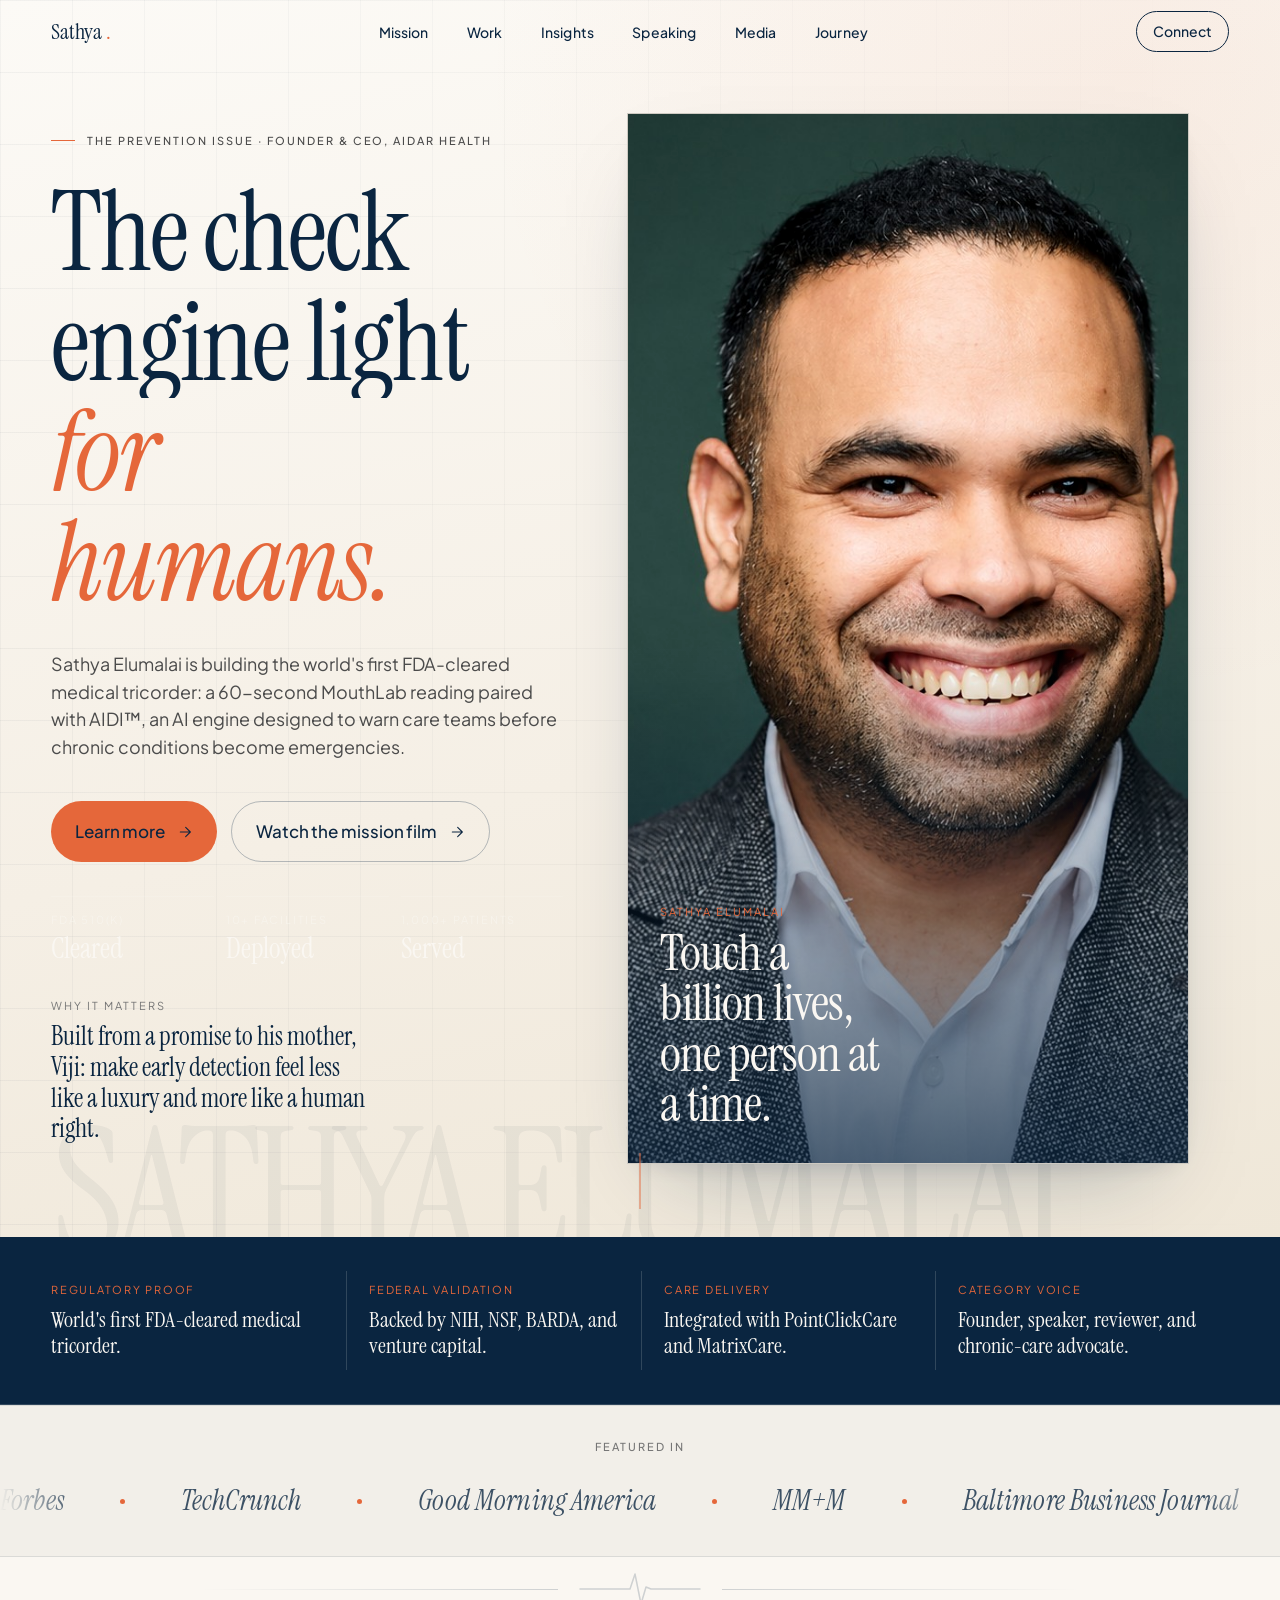
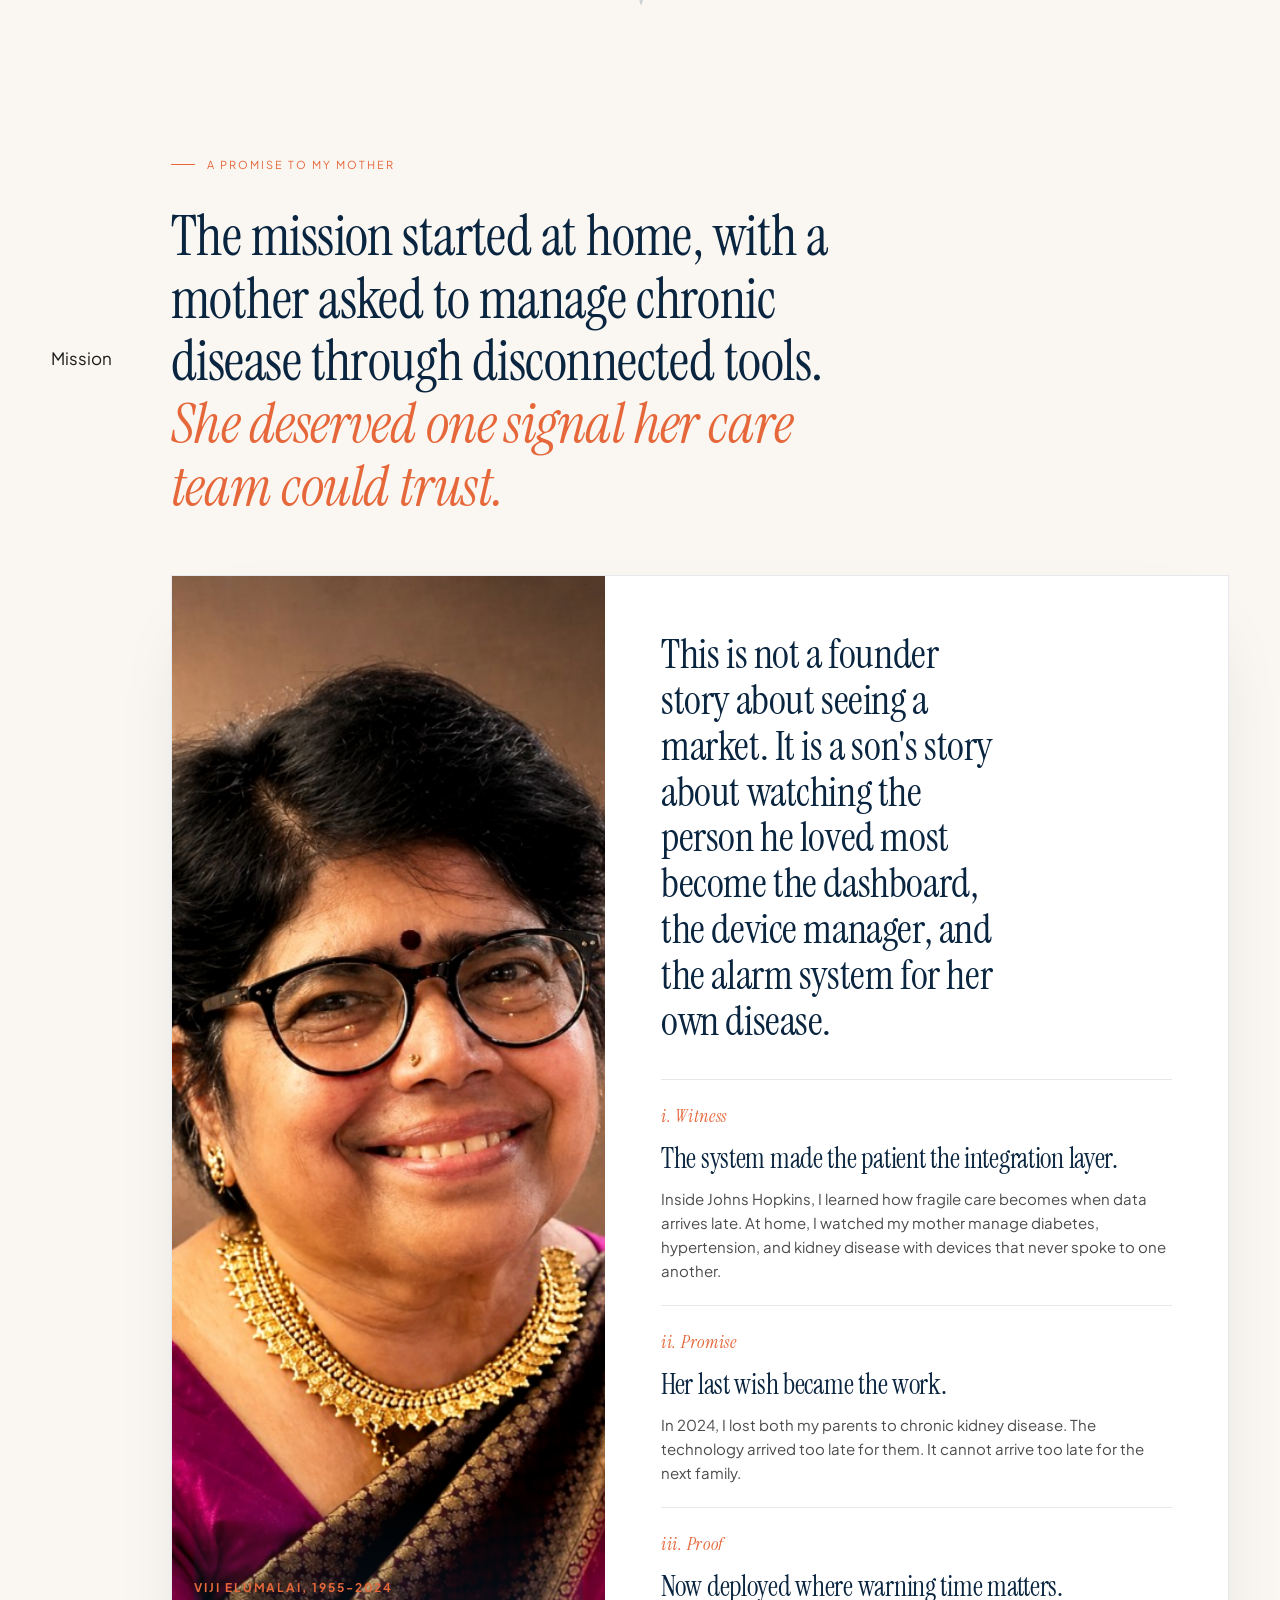
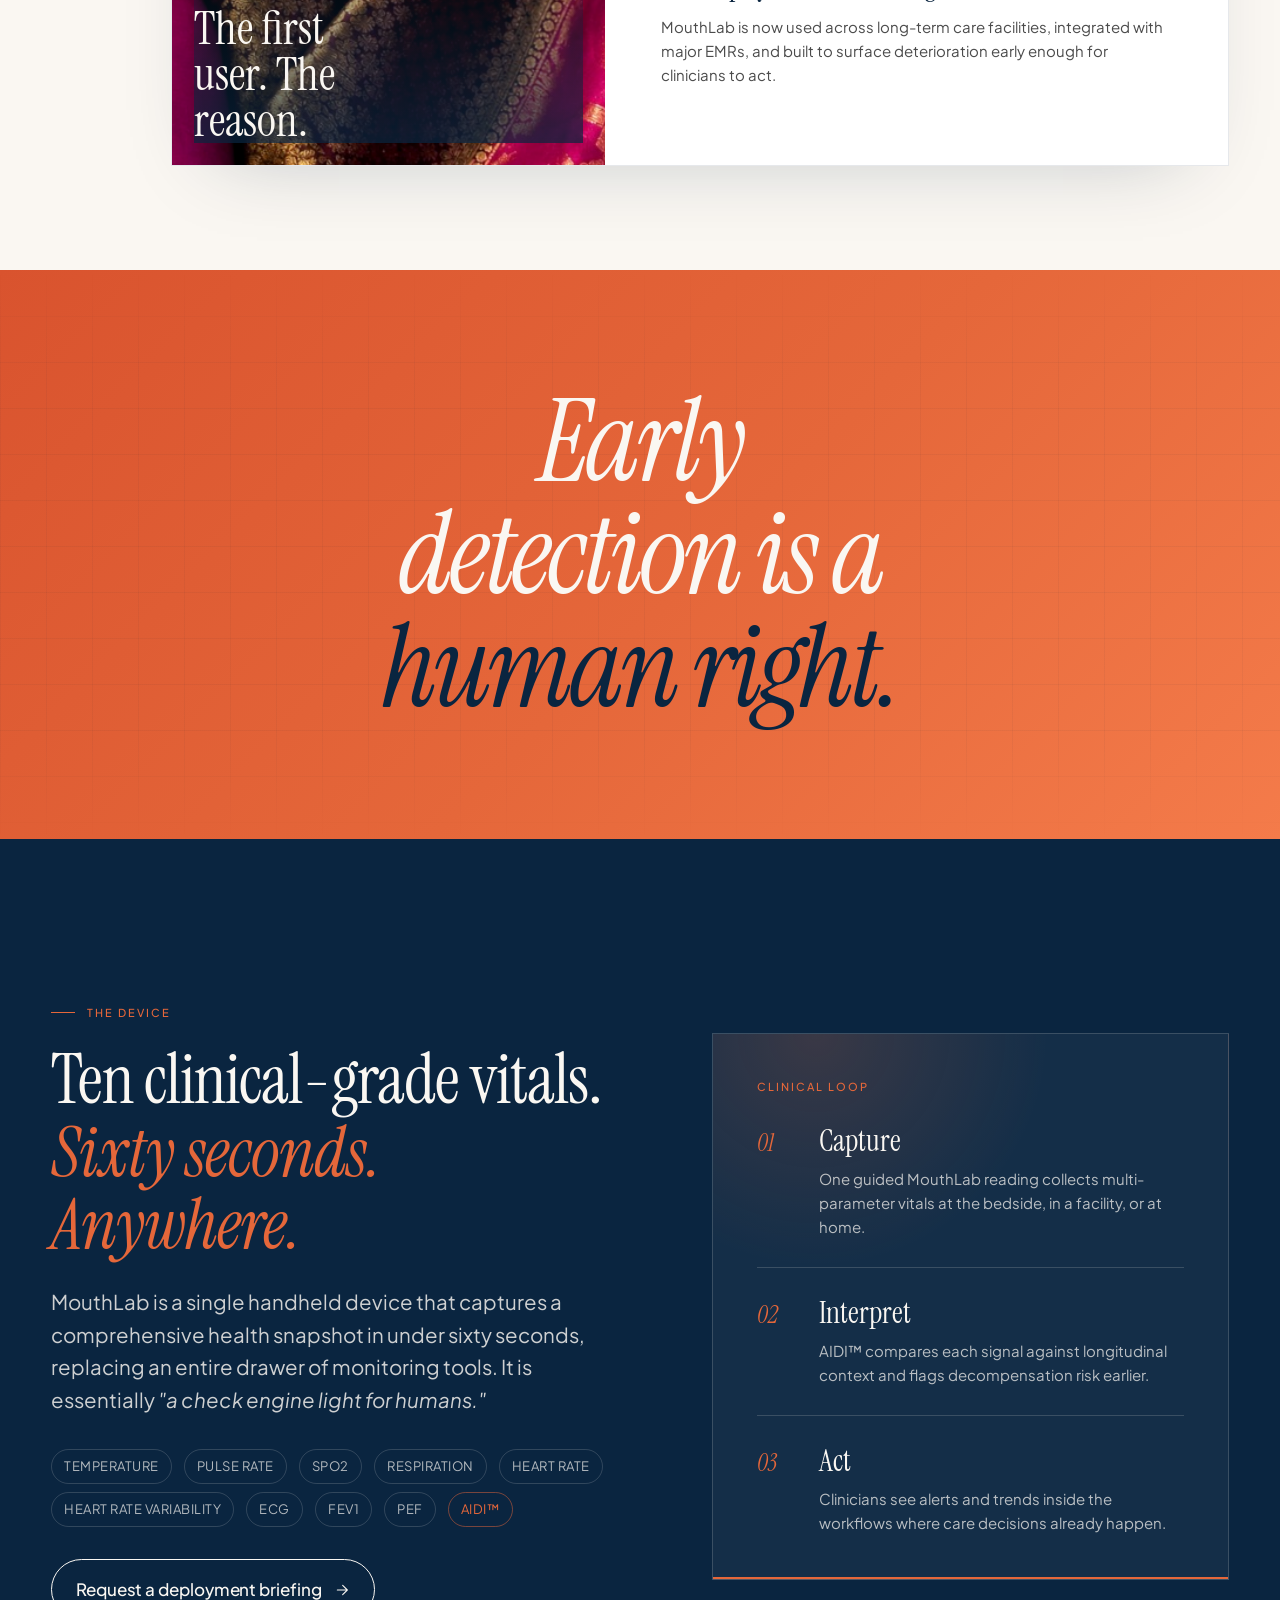
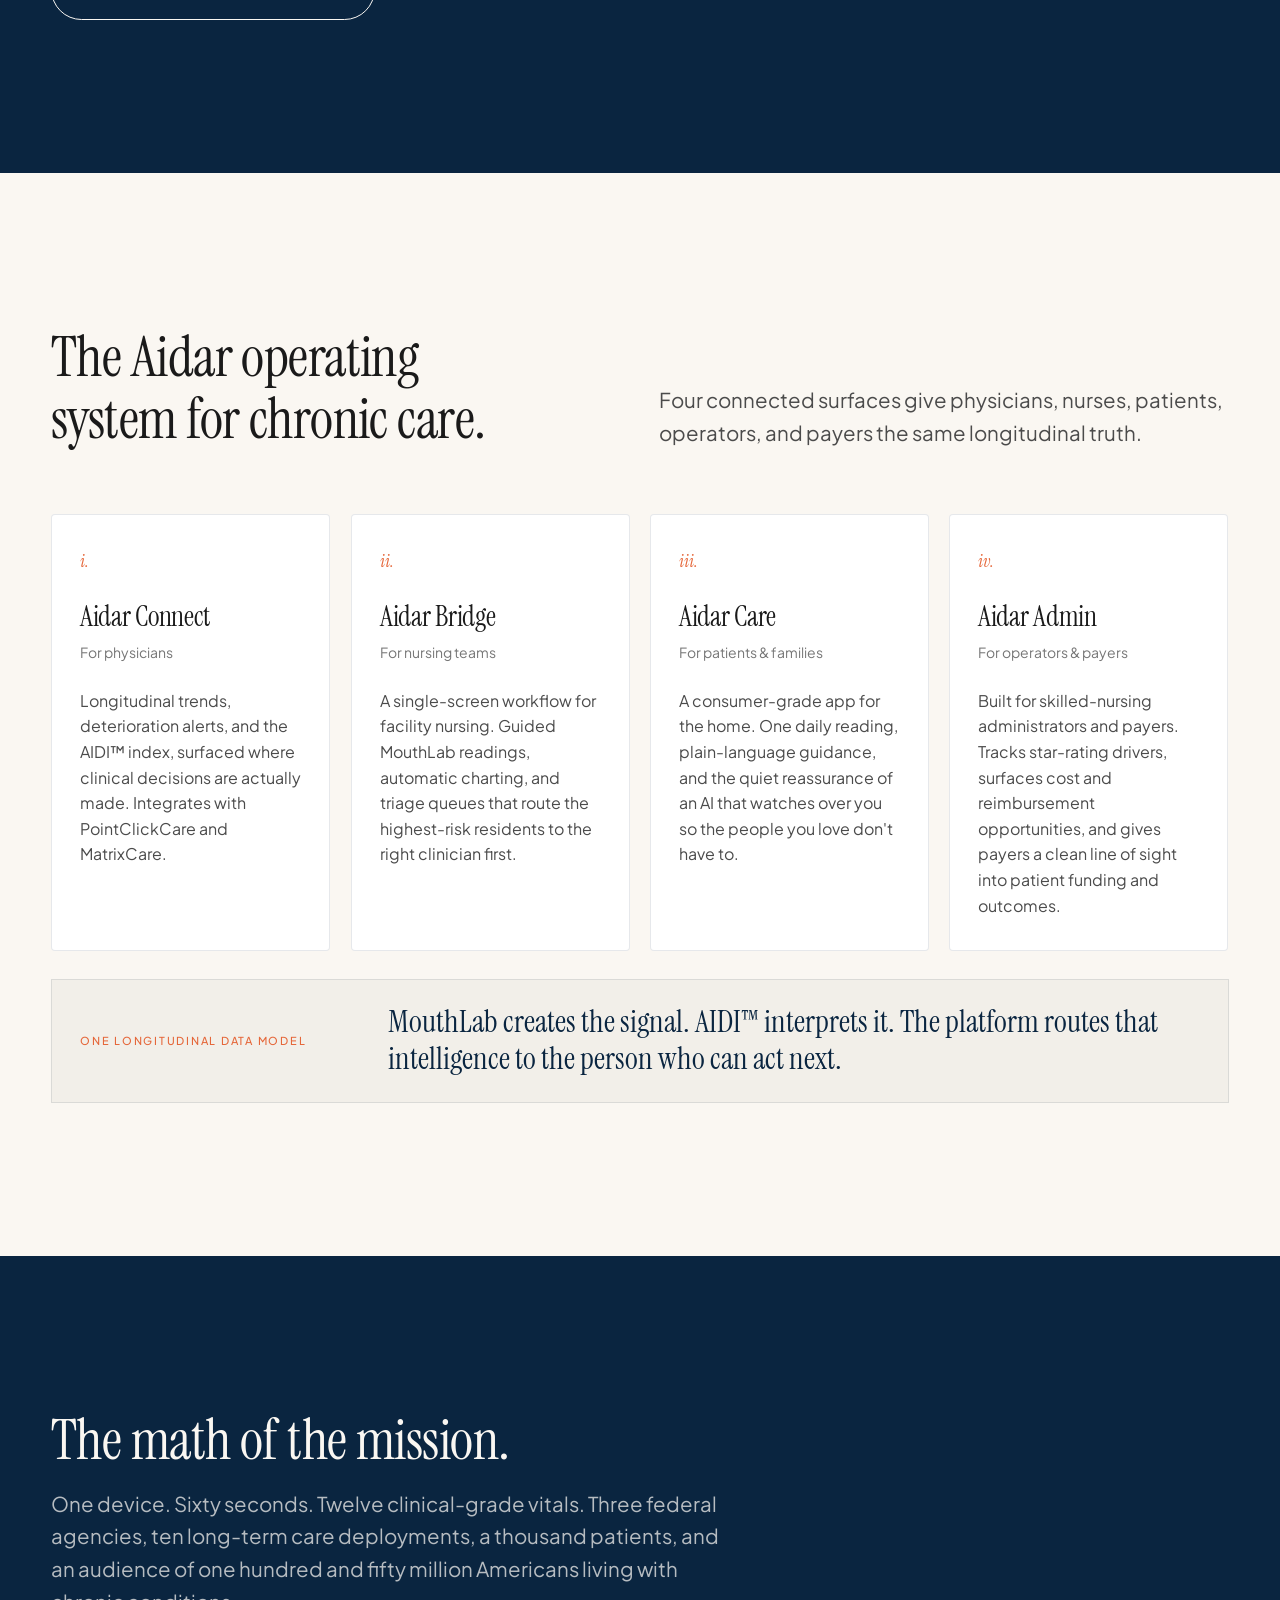
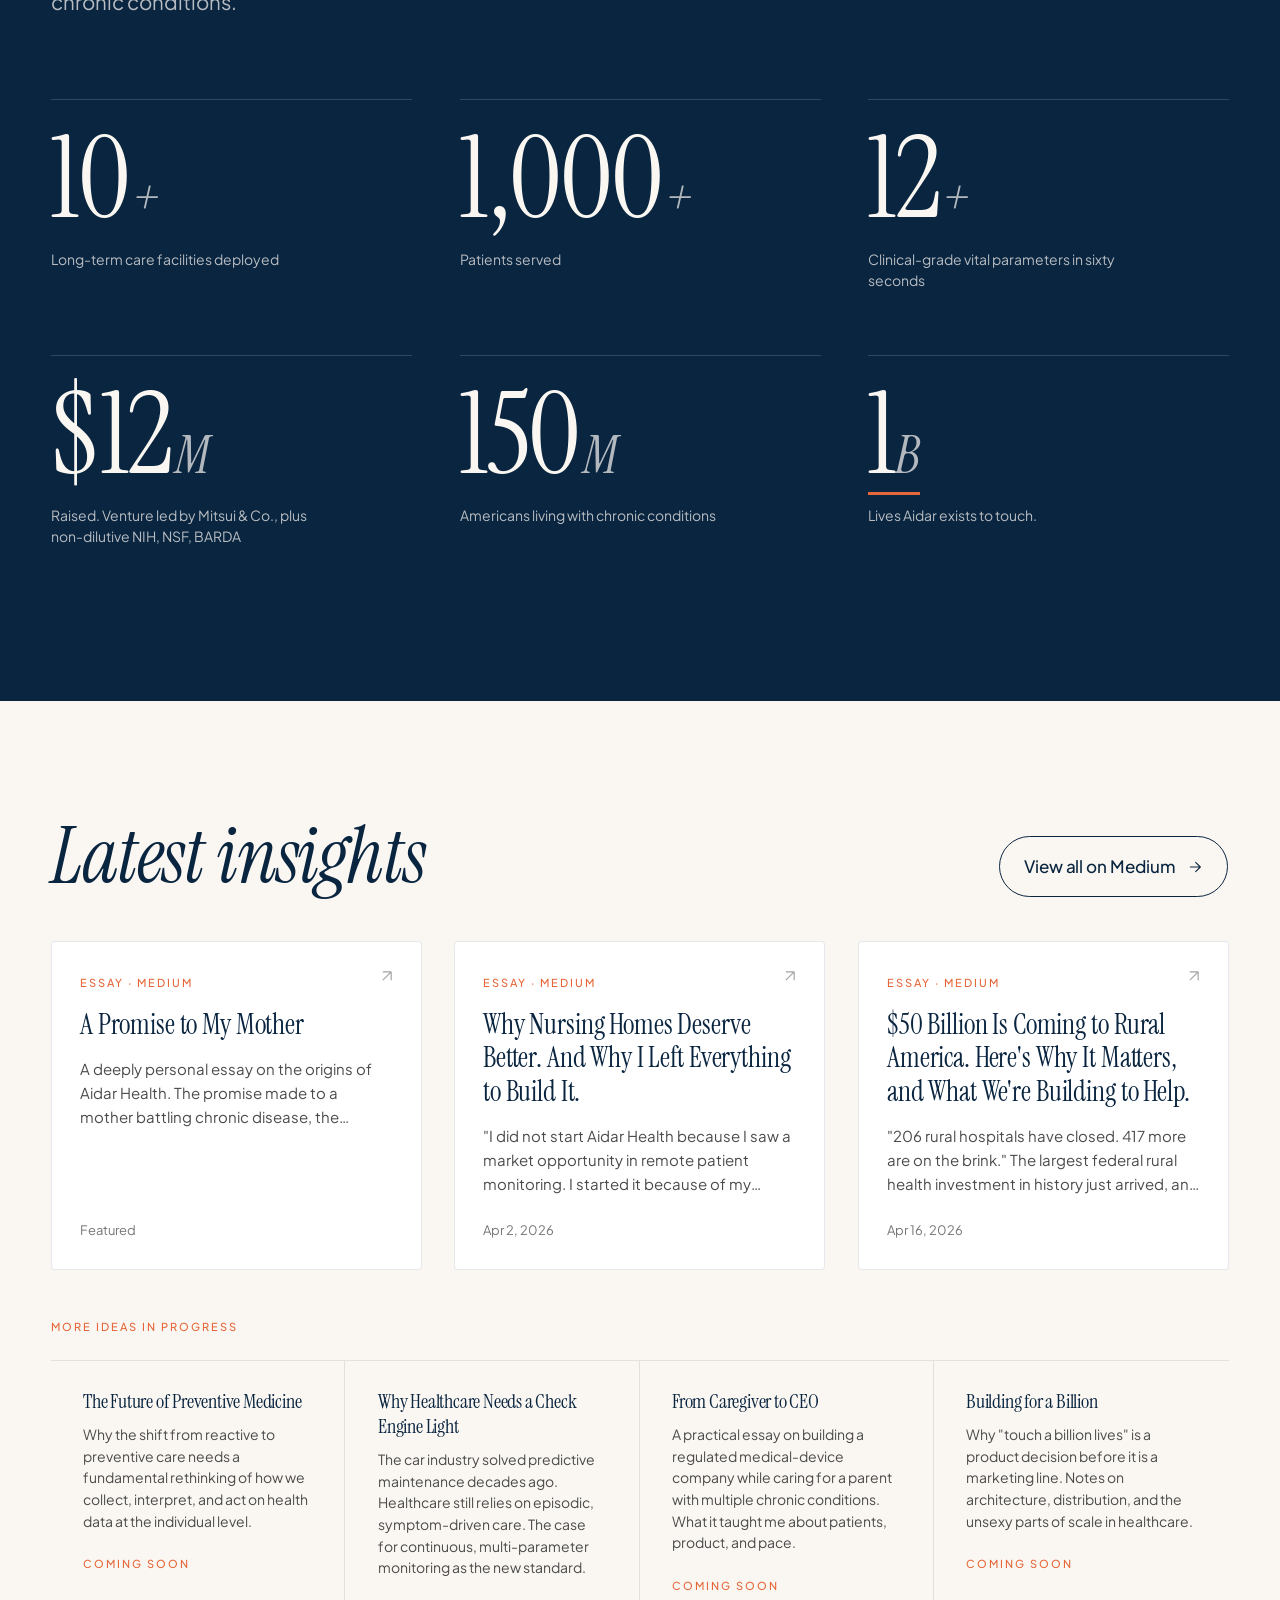
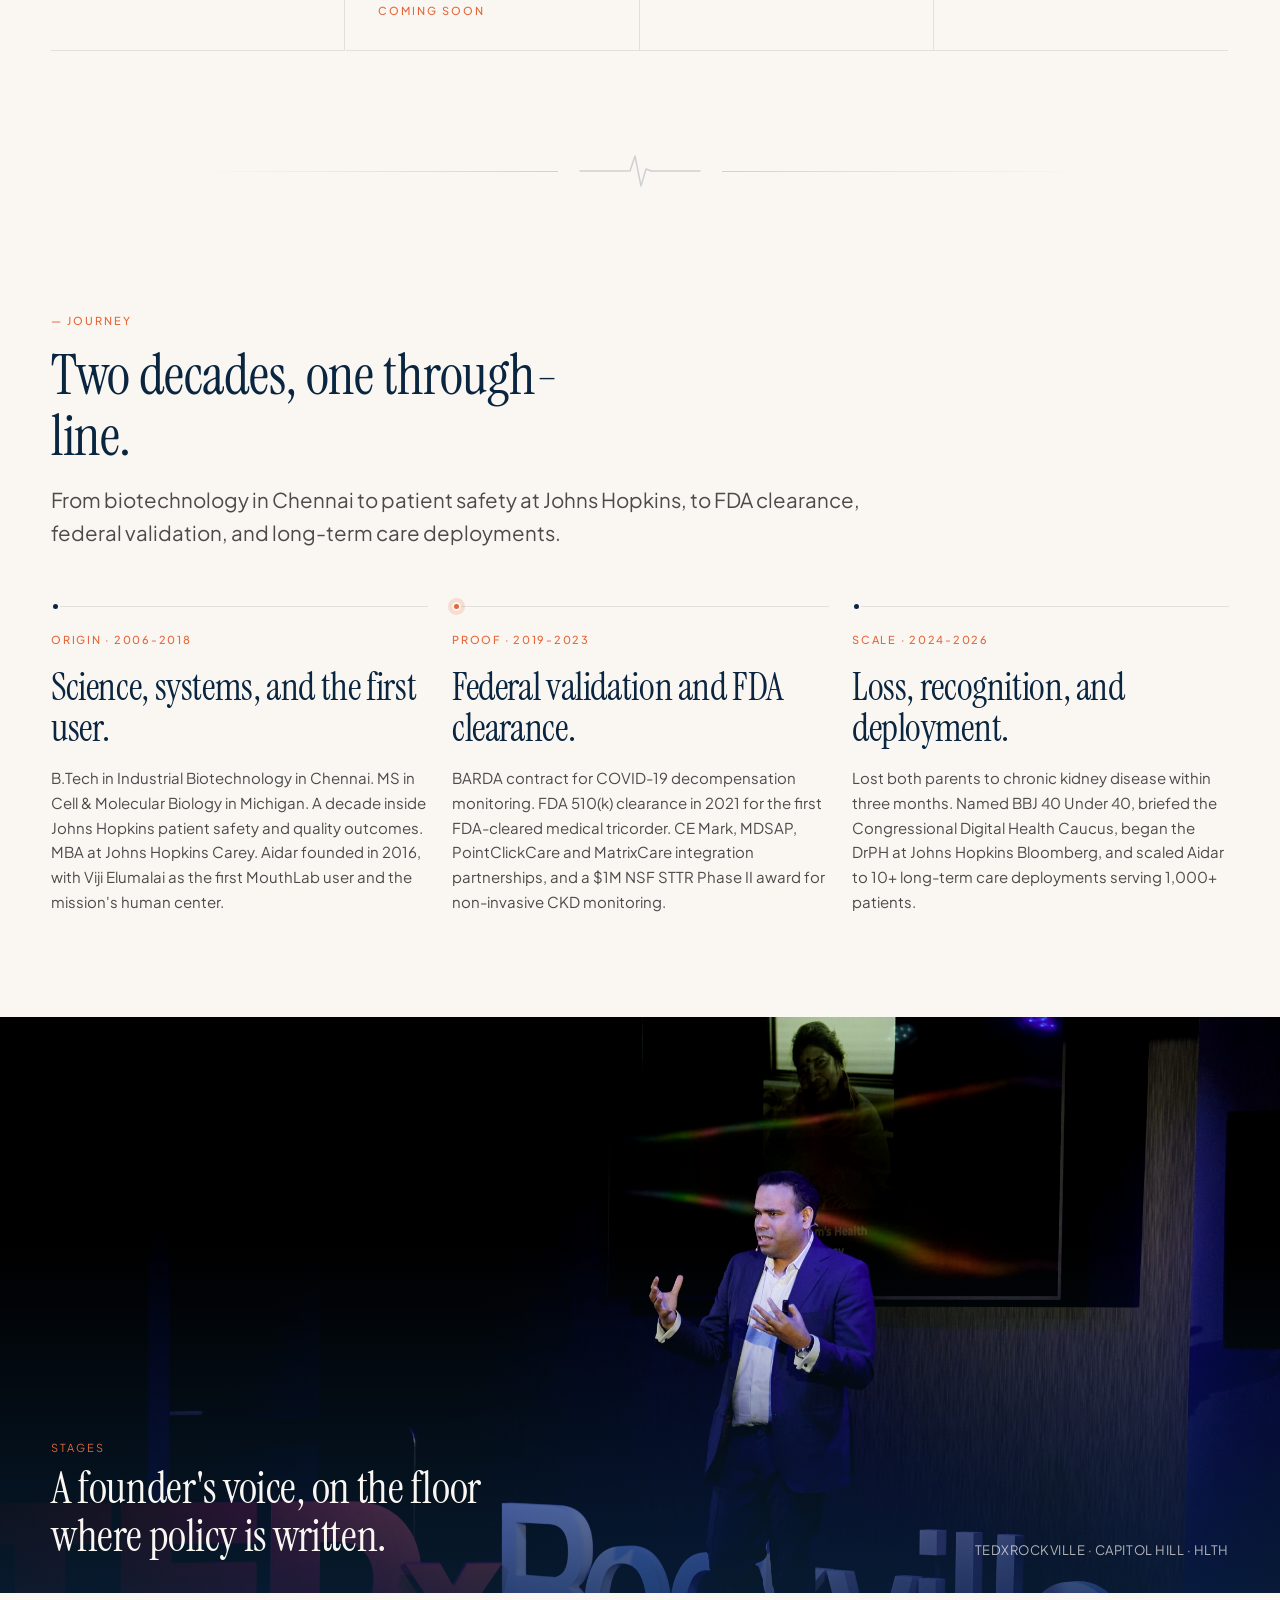
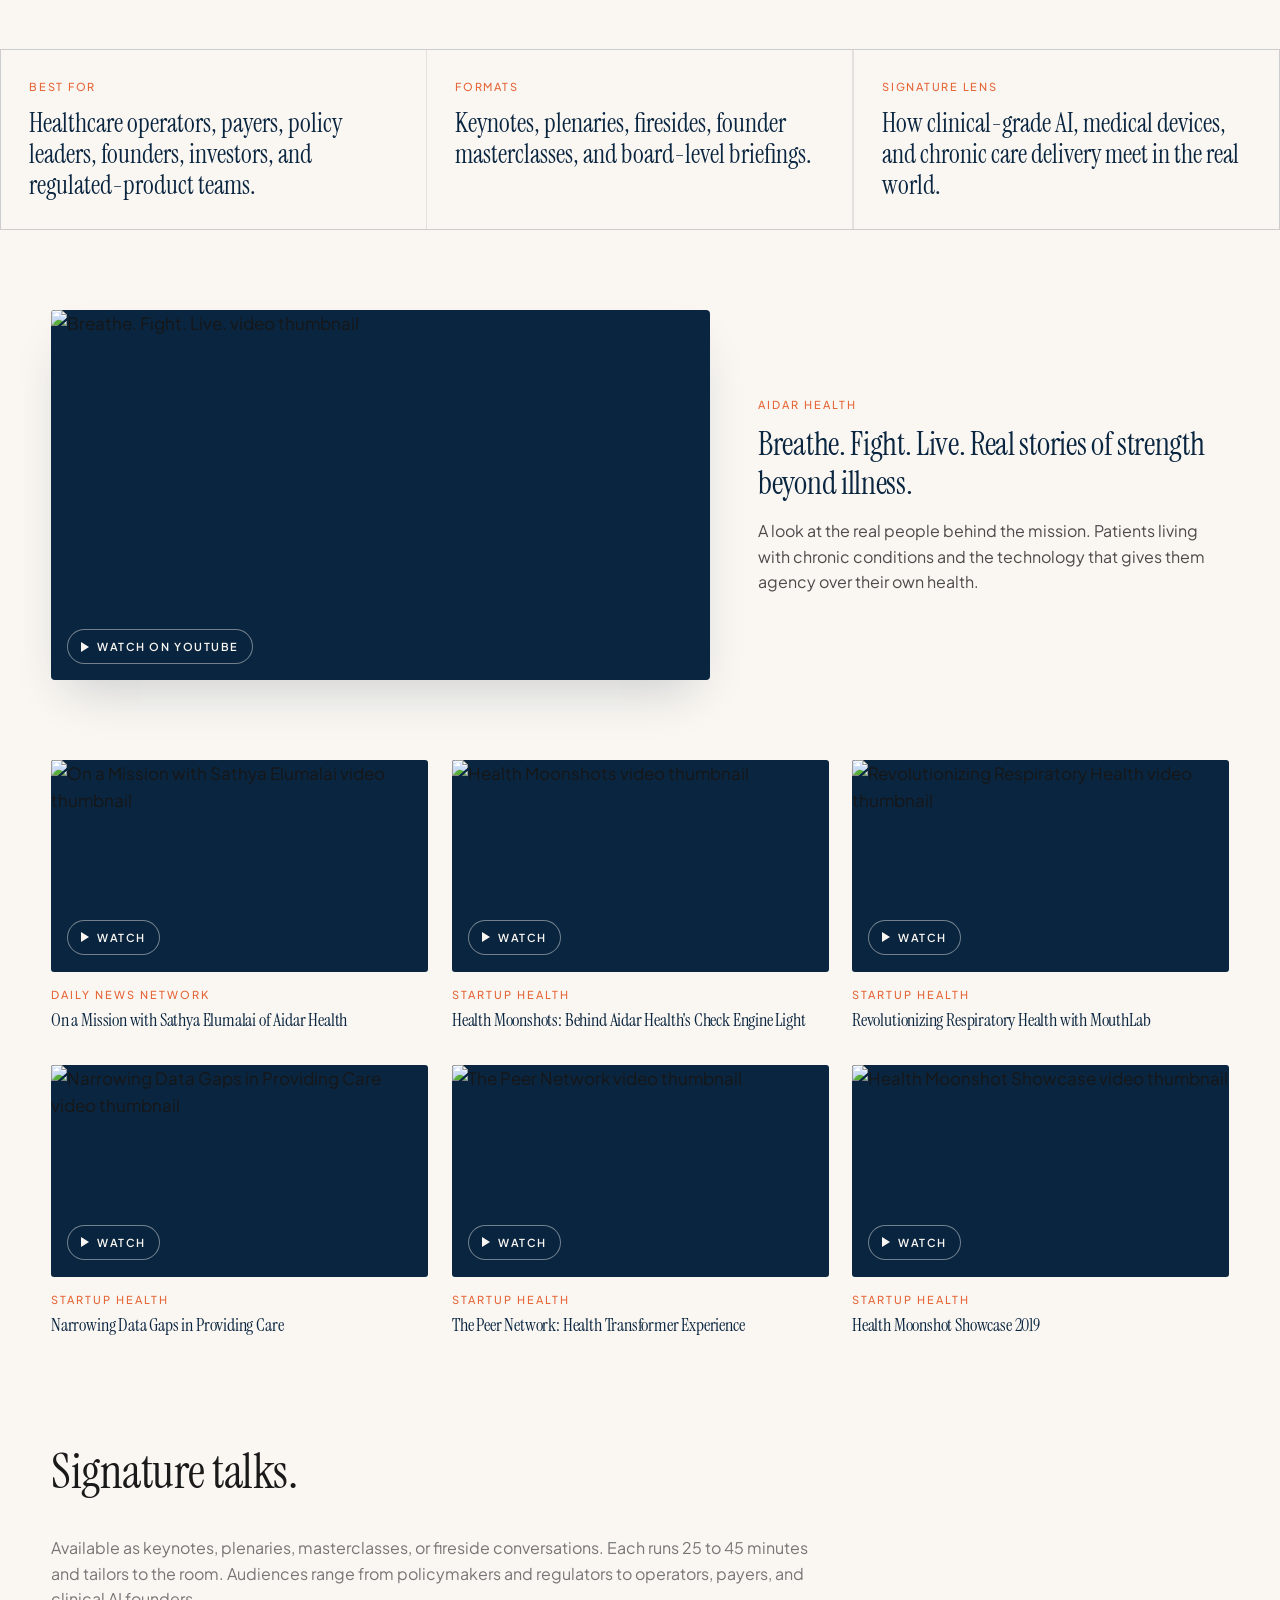
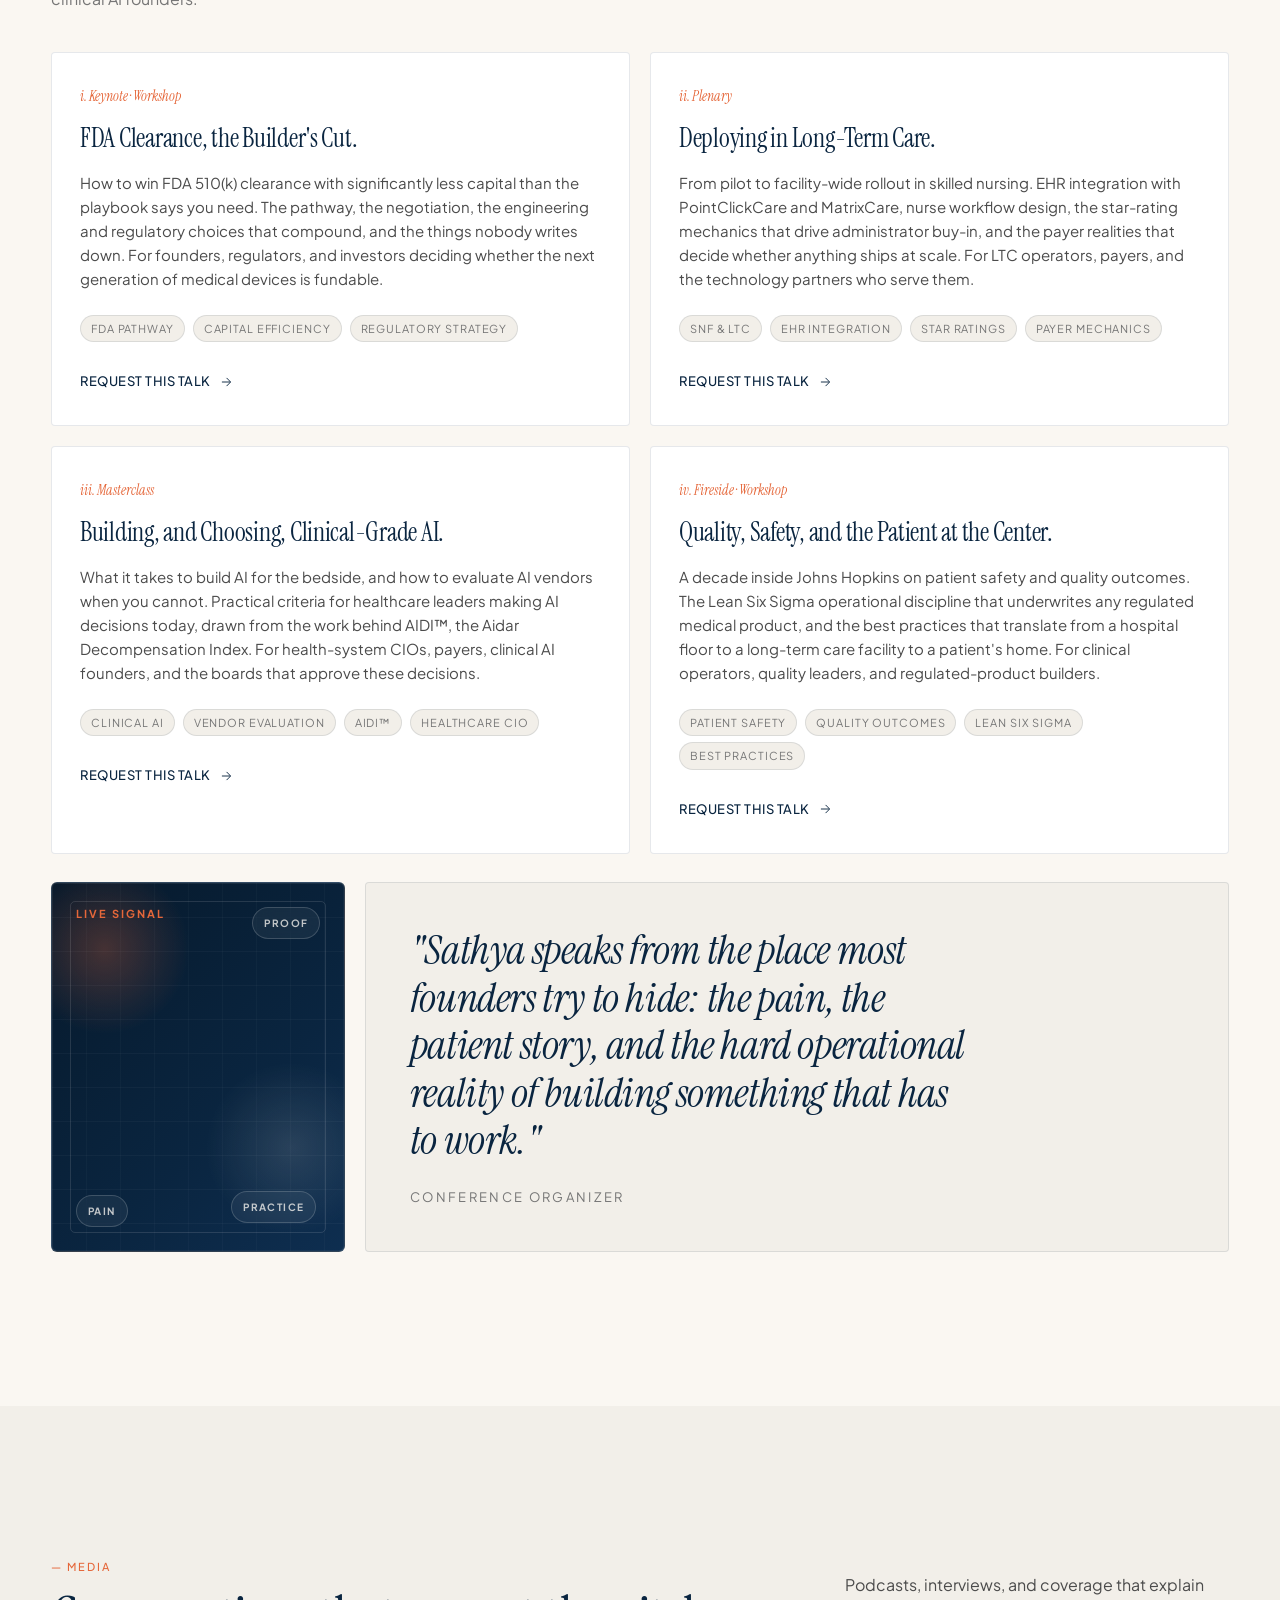
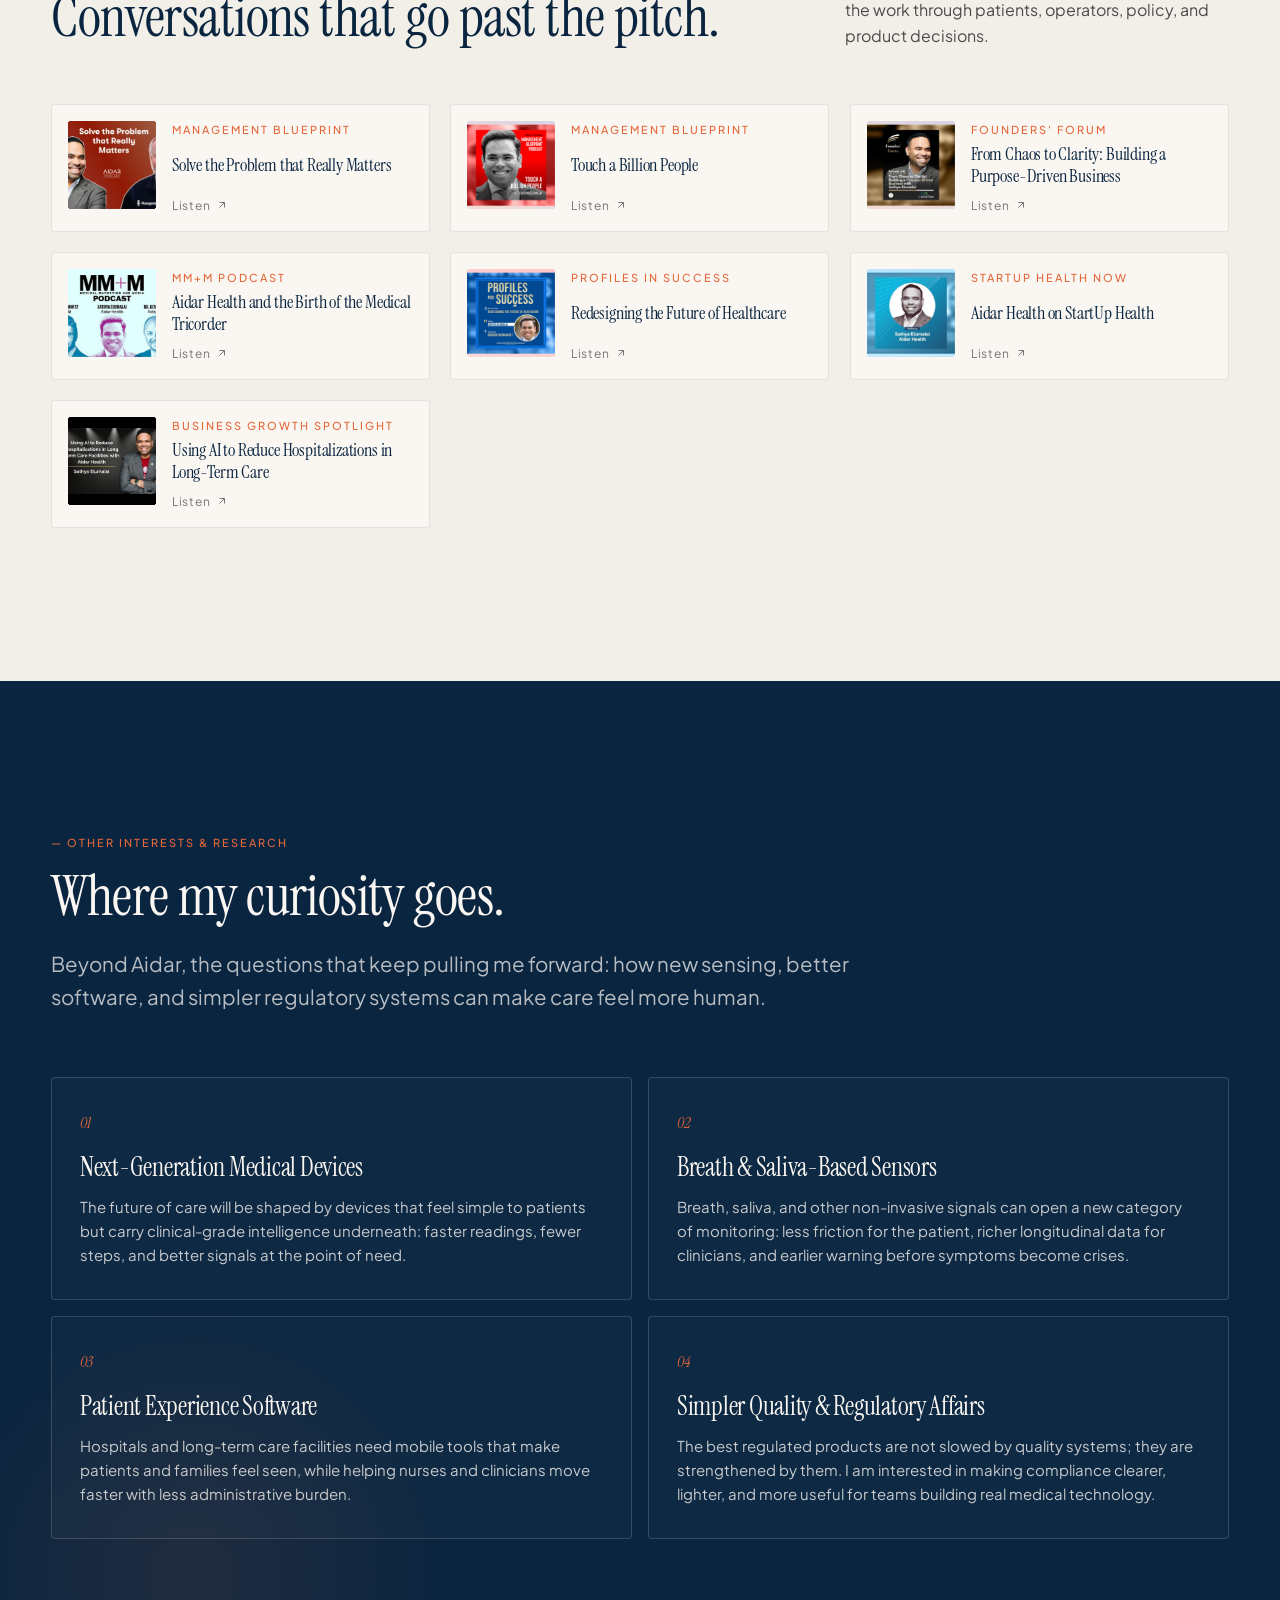
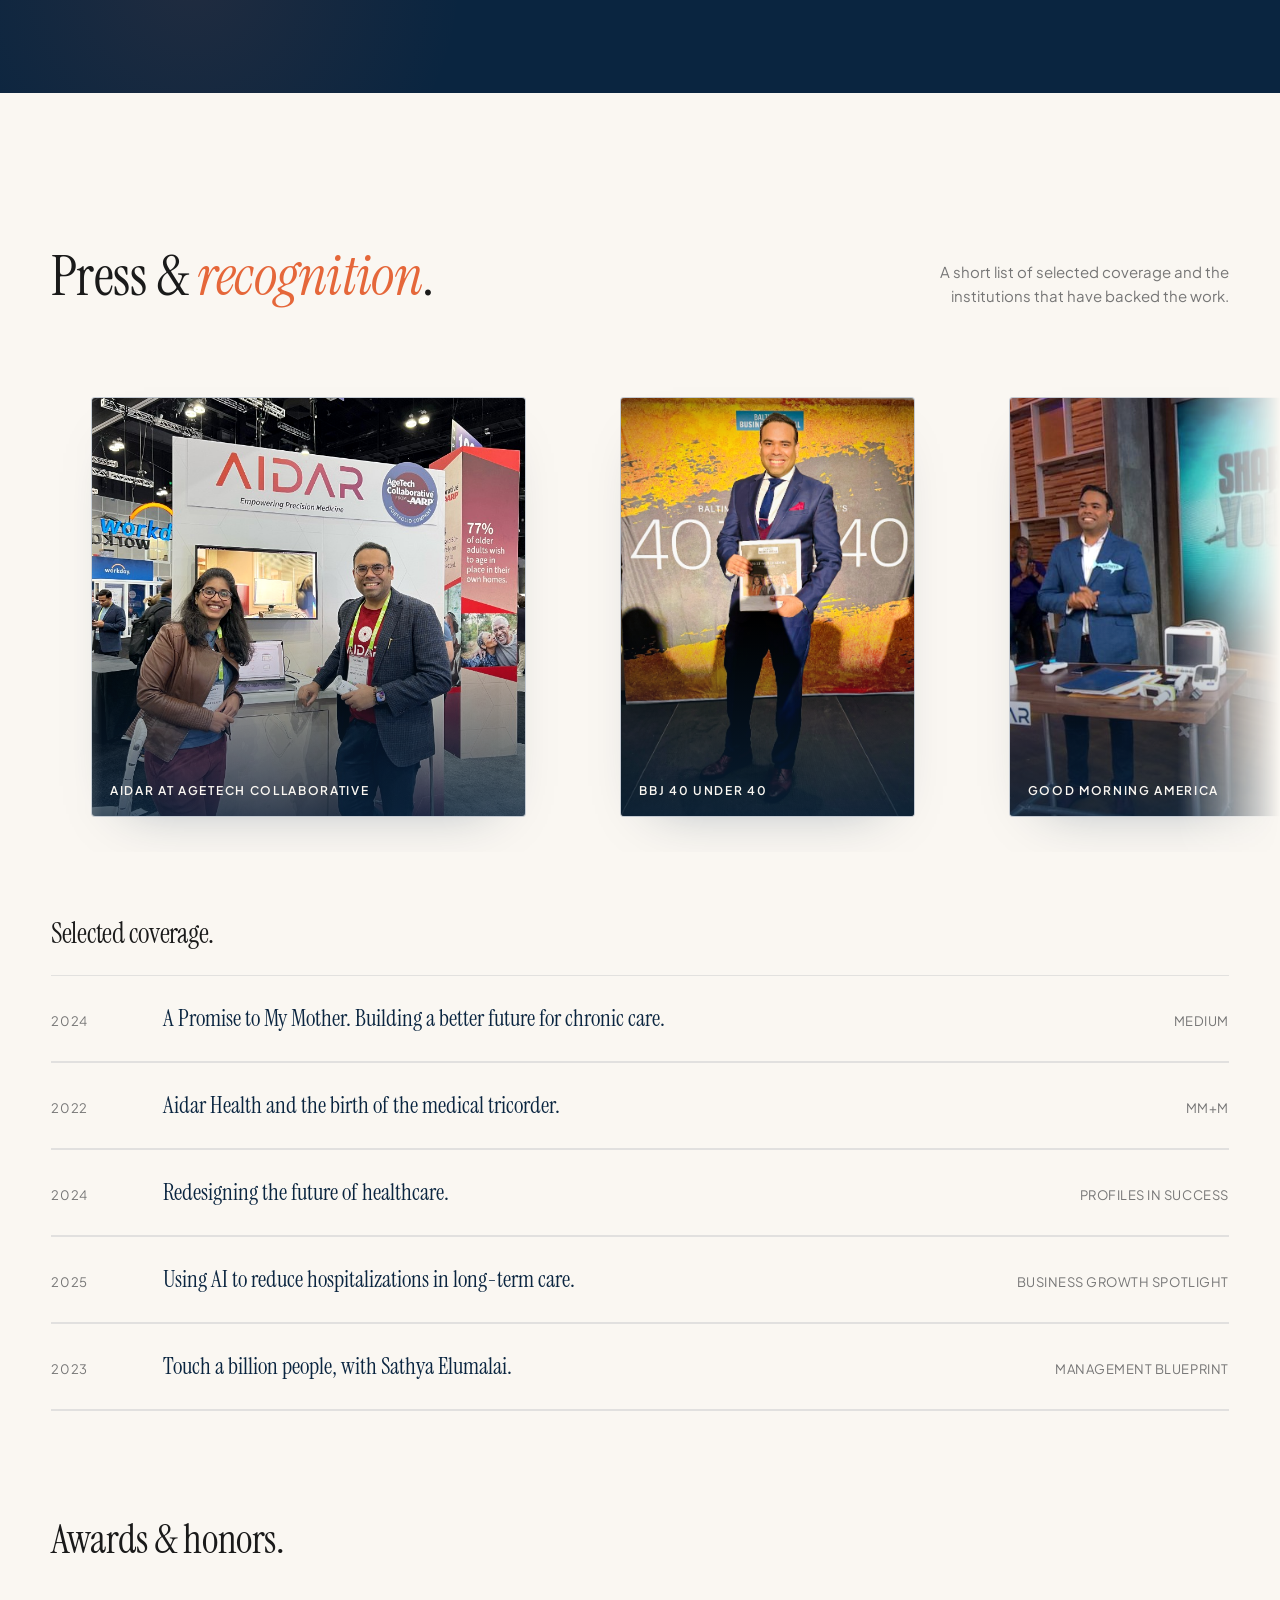
==== index.html @ f4abe19a "Phase 2-3 (content): heartbeat dividers, human-right manifesto section, founder (not clinician) spea" ====
<!DOCTYPE html>
<html lang="en">
<head>
<meta charset="UTF-8">
<meta name="viewport" content="width=device-width, initial-scale=1.0">

<title>Sathya Elumalai · Founder & CEO, Aidar Health · Digital Medicine Pioneer</title>
<meta name="description" content="Founder of Aidar Health. World's first FDA-cleared medical tricorder. Building the preventive home for 150 million Americans living with chronic conditions.">

<meta property="og:title" content="Sathya Elumalai · Founder & CEO, Aidar Health">
<meta property="og:description" content="Touch a billion lives. One person at a time.">
<meta property="og:type" content="profile">
<meta property="og:url" content="https://www.sathyaelumalai.com/">
<meta property="og:image" content="https://www.sathyaelumalai.com/assets/sathya-hero-2026.jpg">
<meta name="twitter:card" content="summary_large_image">
<meta name="theme-color" content="#0A2540">

<link rel="preconnect" href="https://fonts.googleapis.com">
<link rel="preconnect" href="https://fonts.gstatic.com" crossorigin>
<link href="https://fonts.googleapis.com/css2?family=Instrument+Serif:ital@0;1&family=Plus+Jakarta+Sans:wght@400;500;600;700&display=swap" rel="stylesheet">

<link rel="stylesheet" href="base.css">
<link rel="stylesheet" href="style.css">

<script type="application/ld+json">
{
  "@context": "https://schema.org",
  "@type": "Person",
  "name": "Sathya Elumalai",
  "jobTitle": "Founder, President & CEO",
  "worksFor": { "@type": "Organization", "name": "Aidar Health, Inc.", "url": "https://aidar.com" },
  "alumniOf": [
    {"@type": "CollegeOrUniversity", "name": "Johns Hopkins Carey Business School"},
    {"@type": "CollegeOrUniversity", "name": "Johns Hopkins Bloomberg School of Public Health"}
  ],
  "url": "https://www.sathyaelumalai.com",
  "sameAs": [
    "https://www.linkedin.com/in/sathyaelumalai",
    "https://x.com/SathyaElumalai",
    "https://www.instagram.com/sathya.elumalai/"
  ]
}
</script>
</head>
<body>

<a href="#main" class="skip-link">Skip to main content</a>
<div class="route-progress" id="routeProgress" aria-hidden="true"></div>

<!-- ============================================================
     NAV
     ============================================================ -->
<header class="nav nav--light" id="nav">
  <div class="nav__inner">
    <a href="#hero" class="nav__brand" aria-label="Sathya Elumalai — home">Sathya<span class="nav__brand-dot">.</span></a>

    <nav aria-label="Primary">
      <ul class="nav__links" role="list">
        <li><a href="#mission">Mission</a></li>
        <li><a href="#work">Work</a></li>
        <li><a href="#insights">Insights</a></li>
        <li><a href="#speaking">Speaking</a></li>
        <li><a href="#media">Media</a></li>
        <li><a href="#journey">Journey</a></li>
      </ul>
    </nav>

    <a href="#connect" class="nav__cta"><span>Connect</span></a>

    <button class="nav__menu-btn" id="menuBtn" aria-label="Open menu" aria-controls="navOverlay" aria-expanded="false">
      <span></span><span></span><span></span>
    </button>
  </div>
</header>

<nav class="nav-overlay" id="navOverlay" aria-label="Mobile">
  <ul role="list">
    <li><a href="#mission">Mission</a></li>
    <li><a href="#work">Work</a></li>
    <li><a href="#insights">Insights</a></li>
    <li><a href="#speaking">Speaking</a></li>
    <li><a href="#media">Media</a></li>
    <li><a href="#journey">Journey</a></li>
    <li><a href="#connect">Connect</a></li>
  </ul>
</nav>

<main id="main">

<!-- ============================================================
     HERO — editorial cover
     ============================================================ -->
<section class="hero hero--editorial" id="hero" aria-labelledby="heroTitle">
  <div class="hero__inner">
    <div class="hero__copy">
      <div class="hero__eyebrow">
        <span>The Prevention Issue · Founder &amp; CEO, Aidar Health</span>
      </div>

      <h1 class="hero__title" id="heroTitle">
        <span class="word-line"><span>The check</span></span>
        <span class="word-line"><span>engine light</span></span>
        <span class="word-line"><span><em>for humans.</em></span></span>
      </h1>

      <p class="hero__sub">
        Sathya Elumalai is building the world's first FDA-cleared medical tricorder: a 60-second MouthLab reading paired with AIDI™, an AI engine designed to warn care teams before chronic conditions become emergencies.
      </p>

      <div class="hero__cta">
        <a href="#mission" class="btn btn--solid">
          <span class="btn__label">Learn more</span>
          <svg class="btn__arrow" width="16" height="16" viewBox="0 0 24 24" fill="none" stroke="currentColor" stroke-width="1.6" stroke-linecap="round" stroke-linejoin="round" aria-hidden="true"><path d="M5 12h14M13 5l7 7-7 7"/></svg>
        </a>
        <a class="btn btn--ghost-dark" href="https://www.youtube.com/watch?v=l9KVmZAAGaM" target="_blank" rel="noopener noreferrer">
          <span class="btn__label">Watch the mission film</span>
          <svg class="btn__arrow" width="16" height="16" viewBox="0 0 24 24" fill="none" stroke="currentColor" stroke-width="1.6" stroke-linecap="round" stroke-linejoin="round" aria-hidden="true"><path d="M5 12h14M13 5l7 7-7 7"/></svg>
        </a>
      </div>

      <ul class="hero__proof" role="list" aria-label="Aidar Health proof points">
        <li><span>FDA 510(k)</span><strong>Cleared</strong></li>
        <li><span>10+ facilities</span><strong>Deployed</strong></li>
        <li><span>1,000+ patients</span><strong>Served</strong></li>
      </ul>

      <div class="hero__meta">
        <div class="hero__meta-label">Why it matters</div>
        <div class="hero__meta-value">
          Built from a promise to his mother, Viji: make early detection feel less like a luxury and more like a human right.
        </div>
      </div>
    </div>

    <figure class="hero__portrait reveal--scale">
      <img src="./assets/sathya-hero-2026.jpg" alt="Sathya Elumalai" fetchpriority="high">
      <figcaption class="hero__portrait-caption">
        <span>Sathya Elumalai</span>
        <strong>Touch a billion lives, one person at a time.</strong>
      </figcaption>
    </figure>
  </div>

  <div class="hero__scroll-cue" aria-hidden="true"></div>
</section>

<section class="credibility" aria-label="Credibility proof">
  <div class="credibility__inner">
    <article class="credibility__item reveal">
      <span>Regulatory proof</span>
      <strong>World's first FDA-cleared medical tricorder.</strong>
    </article>
    <article class="credibility__item reveal">
      <span>Federal validation</span>
      <strong>Backed by NIH, NSF, BARDA, and venture capital.</strong>
    </article>
    <article class="credibility__item reveal">
      <span>Care delivery</span>
      <strong>Integrated with PointClickCare and MatrixCare.</strong>
    </article>
    <article class="credibility__item reveal">
      <span>Category voice</span>
      <strong>Founder, speaker, reviewer, and chronic-care advocate.</strong>
    </article>
  </div>
</section>

<!-- ============================================================
     FEATURED IN — rolling marquee
     ============================================================ -->
<section class="featured-in" aria-label="Featured in">
  <p class="featured-in__label">Featured in</p>
  <div class="featured-in__viewport">
    <div class="featured-in__track">
      <span class="featured-in__item">Forbes</span>
      <span class="featured-in__sep" aria-hidden="true"></span>
      <span class="featured-in__item">TechCrunch</span>
      <span class="featured-in__sep" aria-hidden="true"></span>
      <span class="featured-in__item">Good Morning America</span>
      <span class="featured-in__sep" aria-hidden="true"></span>
      <span class="featured-in__item">MM+M</span>
      <span class="featured-in__sep" aria-hidden="true"></span>
      <span class="featured-in__item">Baltimore Business Journal</span>
      <span class="featured-in__sep" aria-hidden="true"></span>
      <span class="featured-in__item">Fox News</span>
      <span class="featured-in__sep" aria-hidden="true"></span>
      <span class="featured-in__item">CBS News</span>
      <span class="featured-in__sep" aria-hidden="true"></span>
      <!-- Duplicate for seamless loop -->
      <span class="featured-in__item">Forbes</span>
      <span class="featured-in__sep" aria-hidden="true"></span>
      <span class="featured-in__item">TechCrunch</span>
      <span class="featured-in__sep" aria-hidden="true"></span>
      <span class="featured-in__item">Good Morning America</span>
      <span class="featured-in__sep" aria-hidden="true"></span>
      <span class="featured-in__item">MM+M</span>
      <span class="featured-in__sep" aria-hidden="true"></span>
      <span class="featured-in__item">Baltimore Business Journal</span>
      <span class="featured-in__sep" aria-hidden="true"></span>
      <span class="featured-in__item">Fox News</span>
      <span class="featured-in__sep" aria-hidden="true"></span>
      <span class="featured-in__item">CBS News</span>
      <span class="featured-in__sep" aria-hidden="true"></span>
    </div>
  </div>
</section>

<!-- ============================================================
     MISSION
     ============================================================ -->
<div class="vital-divider" aria-hidden="true">
  <span class="vital-divider__line vital-divider__line--l"></span>
  <svg class="vital-divider__glyph" viewBox="0 0 124 40" fill="none" focusable="false">
    <path class="vital-divider__trace" d="M2 20 H46 l6 0 l5 -15 l6 30 l5 -17 l5 2 H122"/>
    <path class="vital-divider__beat" d="M2 20 H46 l6 0 l5 -15 l6 30 l5 -17 l5 2 H122"/>
  </svg>
  <span class="vital-divider__line vital-divider__line--r"></span>
</div>

<section class="mission" id="mission" aria-labelledby="missionTitle">
  <div class="mission__grid">
    <div class="mission__marker" aria-hidden="true">
      <span class="mission__marker-label label-vert">Mission</span>
    </div>

    <div class="mission__body">
      <p class="mission__eyebrow">A Promise to My Mother</p>
      <h2 class="mission__intro reveal" id="missionTitle">The mission started at home, with a mother asked to manage chronic disease through disconnected tools. <em>She deserved one signal her care team could trust.</em></h2>

      <div class="mission-story">
        <figure class="mission-story__photo reveal--scale">
          <img src="./assets/viji-mom.png" alt="Viji Elumalai, first user of MouthLab" loading="lazy">
          <figcaption>
            <span>Viji Elumalai, 1955-2024</span>
            <strong>The first user. The reason.</strong>
          </figcaption>
        </figure>

        <div class="mission-story__content">
          <p class="mission-story__lead reveal">This is not a founder story about seeing a market. It is a son's story about watching the person he loved most become the dashboard, the device manager, and the alarm system for her own disease.</p>

          <div class="mission-story__cards">
            <article class="act reveal">
              <p class="act__num">i. Witness</p>
              <h3 class="act__title">The system made the patient the integration layer.</h3>
              <p class="act__copy">Inside Johns Hopkins, I learned how fragile care becomes when data arrives late. At home, I watched my mother manage diabetes, hypertension, and kidney disease with devices that never spoke to one another.</p>
            </article>

            <article class="act reveal">
              <p class="act__num">ii. Promise</p>
              <h3 class="act__title">Her last wish became the work.</h3>
              <p class="act__copy">In 2024, I lost both my parents to chronic kidney disease. The technology arrived too late for them. It cannot arrive too late for the next family.</p>
            </article>

            <article class="act reveal">
              <p class="act__num">iii. Proof</p>
              <h3 class="act__title">Now deployed where warning time matters.</h3>
              <p class="act__copy">MouthLab is now used across long-term care facilities, integrated with major EMRs, and built to surface deterioration early enough for clinicians to act.</p>
            </article>
          </div>
        </div>
      </div>
    </div>
  </div>

  <div class="mission__close" aria-label="Mission promise">
    <canvas class="mission__shader" id="missionShader" aria-hidden="true"></canvas>
    <p class="mission__close-text">
      <span class="word">Early</span>
      <span class="word">detection</span>
      <span class="word">is</span>
      <span class="word">a</span>
      <span class="word"><em>human</em></span>
      <span class="word"><em>right.</em></span>
    </p>
  </div>
</section>

<!-- ============================================================
     WORK / The Device
     ============================================================ -->
<section class="work-device" id="work" aria-labelledby="workTitle">
  <div class="work-device__inner">
    <div class="work-device__copy reveal">
      <div class="section-eyebrow"><span class="t-micro">The Device</span></div>
      <h2 class="work-device__title" id="workTitle">Ten clinical-grade vitals.<br><em>Sixty seconds. Anywhere.</em></h2>
      <p class="work-device__lede">MouthLab is a single handheld device that captures a comprehensive health snapshot in under sixty seconds, replacing an entire drawer of monitoring tools. It is essentially <em>"a check engine light for humans."</em></p>
      <ul class="work-device__vitals" role="list" aria-label="MouthLab signal set">
        <li>Temperature</li>
        <li>Pulse Rate</li>
        <li>SpO2</li>
        <li>Respiration</li>
        <li>Heart Rate</li>
        <li>Heart Rate Variability</li>
        <li>ECG</li>
        <li>FEV1</li>
        <li>PEF</li>
        <li class="is-pulse">AIDI™</li>
      </ul>
      <a href="#connect" class="btn btn--ghost">
        <span class="btn__label">Request a deployment briefing</span>
        <svg class="btn__arrow" width="16" height="16" viewBox="0 0 24 24" fill="none" stroke="currentColor" stroke-width="1.6" stroke-linecap="round" stroke-linejoin="round" aria-hidden="true"><path d="M5 12h14M13 5l7 7-7 7"/></svg>
      </a>
    </div>

    <div class="work-device__proof reveal--scale" aria-label="How MouthLab turns signal into action">
      <div class="proof-card">
        <p class="proof-card__eyebrow">Clinical loop</p>
        <ol class="proof-card__steps" role="list">
          <li>
            <span>01</span>
            <strong>Capture</strong>
            <p>One guided MouthLab reading collects multi-parameter vitals at the bedside, in a facility, or at home.</p>
          </li>
          <li>
            <span>02</span>
            <strong>Interpret</strong>
            <p>AIDI™ compares each signal against longitudinal context and flags decompensation risk earlier.</p>
          </li>
          <li>
            <span>03</span>
            <strong>Act</strong>
            <p>Clinicians see alerts and trends inside the workflows where care decisions already happen.</p>
          </li>
        </ol>
      </div>
    </div>
  </div>
</section>

<!-- ============================================================
     WORK / Platform — 4 cards now
     ============================================================ -->
<section class="work-platform" aria-labelledby="platformTitle">
  <div class="work-platform__inner">
    <div class="work-platform__head">
      <h2 class="work-platform__title reveal" id="platformTitle">The Aidar operating system for chronic care.</h2>
      <p class="work-platform__lede reveal">Four connected surfaces give physicians, nurses, patients, operators, and payers the same longitudinal truth.</p>
    </div>

    <div class="platform-cards platform-cards--four">
      <article class="platform-card reveal">
        <p class="platform-card__num">i.</p>
        <h3 class="platform-card__title">Aidar Connect</h3>
        <p class="platform-card__sub">For physicians</p>
        <p class="platform-card__copy">Longitudinal trends, deterioration alerts, and the AIDI™ index, surfaced where clinical decisions are actually made. Integrates with PointClickCare and MatrixCare.</p>
      </article>

      <article class="platform-card reveal">
        <p class="platform-card__num">ii.</p>
        <h3 class="platform-card__title">Aidar Bridge</h3>
        <p class="platform-card__sub">For nursing teams</p>
        <p class="platform-card__copy">A single-screen workflow for facility nursing. Guided MouthLab readings, automatic charting, and triage queues that route the highest-risk residents to the right clinician first.</p>
      </article>

      <article class="platform-card reveal">
        <p class="platform-card__num">iii.</p>
        <h3 class="platform-card__title">Aidar Care</h3>
        <p class="platform-card__sub">For patients &amp; families</p>
        <p class="platform-card__copy">A consumer-grade app for the home. One daily reading, plain-language guidance, and the quiet reassurance of an AI that watches over you so the people you love don't have to.</p>
      </article>

      <article class="platform-card reveal">
        <p class="platform-card__num">iv.</p>
        <h3 class="platform-card__title">Aidar Admin</h3>
        <p class="platform-card__sub">For operators &amp; payers</p>
        <p class="platform-card__copy">Built for skilled-nursing administrators and payers. Tracks star-rating drivers, surfaces cost and reimbursement opportunities, and gives payers a clean line of sight into patient funding and outcomes.</p>
      </article>
    </div>

    <div class="platform-proof reveal">
      <span>One longitudinal data model</span>
      <p>MouthLab creates the signal. AIDI™ interprets it. The platform routes that intelligence to the person who can act next.</p>
    </div>
  </div>
</section>

<!-- ============================================================
     WORK / Numbers — updated
     ============================================================ -->
<section class="work-numbers" aria-labelledby="numbersTitle">
  <div class="work-numbers__inner">
    <div class="work-numbers__head reveal">
      <h2 id="numbersTitle">The math of the mission.</h2>
      <p>One device. Sixty seconds. Twelve clinical-grade vitals. Three federal agencies, ten long-term care deployments, a thousand patients, and an audience of one hundred and fifty million Americans living with chronic conditions.</p>
    </div>

    <div class="numbers-grid">
      <div class="stat reveal" data-stat data-target="10">
        <div class="stat__value"><span class="stat__num">0</span><span class="stat__suffix">+</span></div>
        <div class="stat__label">Long-term care facilities deployed</div>
      </div>
      <div class="stat reveal" data-stat data-target="1000">
        <div class="stat__value"><span class="stat__num">0</span><span class="stat__suffix">+</span></div>
        <div class="stat__label">Patients served</div>
      </div>
      <div class="stat reveal" data-stat data-target="12">
        <div class="stat__value"><span class="stat__num">0</span><span class="stat__suffix">+</span></div>
        <div class="stat__label">Clinical-grade vital parameters in sixty seconds</div>
      </div>
      <div class="stat reveal" data-stat data-target="12">
        <div class="stat__value"><span class="stat__prefix">$</span><span class="stat__num">0</span><span class="stat__suffix">M</span></div>
        <div class="stat__label">Raised. Venture led by Mitsui &amp; Co., plus non-dilutive NIH, NSF, BARDA</div>
      </div>
      <div class="stat reveal" data-stat data-target="150">
        <div class="stat__value"><span class="stat__num">0</span><span class="stat__suffix">M</span></div>
        <div class="stat__label">Americans living with chronic conditions</div>
      </div>
      <div class="stat stat--pulse reveal" data-stat data-target="1">
        <div class="stat__value"><span class="stat__num">0</span><span class="stat__suffix">B</span></div>
        <div class="stat__label">Lives Aidar exists to touch.</div>
      </div>
    </div>
  </div>
</section>

<!-- ============================================================
     INSIGHTS — top 3 + coming-soon list
     ============================================================ -->
<section class="insights" id="insights" aria-labelledby="insightsTitle">
  <div class="insights__inner">
    <div class="insights__head">
      <h2 class="insights__title reveal" id="insightsTitle">Latest <span class="serif">insights</span></h2>
      <a href="https://medium.com/@sathya_elumalai" target="_blank" rel="noopener noreferrer" class="btn btn--ghost btn--ghost-dark reveal">
        <span class="btn__label">View all on Medium</span>
        <svg class="btn__arrow" width="16" height="16" viewBox="0 0 24 24" fill="none" stroke="currentColor" stroke-width="1.6" stroke-linecap="round" stroke-linejoin="round" aria-hidden="true"><path d="M5 12h14M13 5l7 7-7 7"/></svg>
      </a>
    </div>

    <div class="insights-grid">
      <a class="insight-card reveal" href="https://medium.com/@sathya_elumalai/a-promise-to-my-mother-building-a-better-future-for-chronic-care-f147221ef4c5" target="_blank" rel="noopener noreferrer">
        <span class="insight-card__kind">Essay · Medium</span>
        <h3 class="insight-card__title">A Promise to My Mother</h3>
        <p class="insight-card__excerpt">A deeply personal essay on the origins of Aidar Health. The promise made to a mother battling chronic disease, the technology built to keep it, and the loss that made the mission permanent.</p>
        <p class="insight-card__date">Featured</p>
        <svg class="insight-card__arrow" viewBox="0 0 24 24" fill="none" stroke="currentColor" stroke-width="1.4" aria-hidden="true"><path d="M7 17L17 7M17 7H7M17 7v10"/></svg>
      </a>

      <a class="insight-card reveal" href="https://medium.com/@sathya_elumalai/why-nursing-homes-deserve-better-f875984f32b2" target="_blank" rel="noopener noreferrer">
        <span class="insight-card__kind">Essay · Medium</span>
        <h3 class="insight-card__title">Why Nursing Homes Deserve Better. And Why I Left Everything to Build It.</h3>
        <p class="insight-card__excerpt">"I did not start Aidar Health because I saw a market opportunity in remote patient monitoring. I started it because of my mom." On why long-term care is the category that needs the next generation of clinical technology, and on the personal cost of choosing it.</p>
        <p class="insight-card__date">Apr 2, 2026</p>
        <svg class="insight-card__arrow" viewBox="0 0 24 24" fill="none" stroke="currentColor" stroke-width="1.4" aria-hidden="true"><path d="M7 17L17 7M17 7H7M17 7v10"/></svg>
      </a>

      <a class="insight-card reveal" href="https://medium.com/@sathya_elumalai/50-billion-is-coming-to-rural-america-heres-why-it-matters-and-what-we-re-building-to-help-d341fdda177c" target="_blank" rel="noopener noreferrer">
        <span class="insight-card__kind">Essay · Medium</span>
        <h3 class="insight-card__title">$50 Billion Is Coming to Rural America. Here's Why It Matters, and What We're Building to Help.</h3>
        <p class="insight-card__excerpt">"206 rural hospitals have closed. 417 more are on the brink." The largest federal rural health investment in history just arrived, and technology is the key to making it count. A field note on where Aidar fits and what comes next.</p>
        <p class="insight-card__date">Apr 16, 2026</p>
        <svg class="insight-card__arrow" viewBox="0 0 24 24" fill="none" stroke="currentColor" stroke-width="1.4" aria-hidden="true"><path d="M7 17L17 7M17 7H7M17 7v10"/></svg>
      </a>
    </div>

    <p class="insights__more-label">More ideas in progress</p>
    <ul class="insights__more" role="list">
      <li class="insight-mini reveal">
        <h4 class="insight-mini__title">The Future of Preventive Medicine</h4>
        <p class="insight-mini__sub">Why the shift from reactive to preventive care needs a fundamental rethinking of how we collect, interpret, and act on health data at the individual level.</p>
        <span class="insight-mini__tag">Coming soon</span>
      </li>
      <li class="insight-mini reveal">
        <h4 class="insight-mini__title">Why Healthcare Needs a Check Engine Light</h4>
        <p class="insight-mini__sub">The car industry solved predictive maintenance decades ago. Healthcare still relies on episodic, symptom-driven care. The case for continuous, multi-parameter monitoring as the new standard.</p>
        <span class="insight-mini__tag">Coming soon</span>
      </li>
      <li class="insight-mini reveal">
        <h4 class="insight-mini__title">From Caregiver to CEO</h4>
        <p class="insight-mini__sub">A practical essay on building a regulated medical-device company while caring for a parent with multiple chronic conditions. What it taught me about patients, product, and pace.</p>
        <span class="insight-mini__tag">Coming soon</span>
      </li>
      <li class="insight-mini reveal">
        <h4 class="insight-mini__title">Building for a Billion</h4>
        <p class="insight-mini__sub">Why "touch a billion lives" is a product decision before it is a marketing line. Notes on architecture, distribution, and the unsexy parts of scale in healthcare.</p>
        <span class="insight-mini__tag">Coming soon</span>
      </li>
    </ul>
  </div>
</section>

<!-- ============================================================
     JOURNEY — grouped milestones
     ============================================================ -->
<div class="vital-divider" aria-hidden="true">
  <span class="vital-divider__line vital-divider__line--l"></span>
  <svg class="vital-divider__glyph" viewBox="0 0 124 40" fill="none" focusable="false">
    <path class="vital-divider__trace" d="M2 20 H46 l6 0 l5 -15 l6 30 l5 -17 l5 2 H122"/>
    <path class="vital-divider__beat" d="M2 20 H46 l6 0 l5 -15 l6 30 l5 -17 l5 2 H122"/>
  </svg>
  <span class="vital-divider__line vital-divider__line--r"></span>
</div>

<section class="journey" id="journey" aria-labelledby="journeyTitle">
  <div class="journey__head wrap">
    <p class="t-micro pulse">— Journey</p>
    <h2 class="journey__title" id="journeyTitle">Two decades, one through-line.</h2>
    <p class="journey__lede">From biotechnology in Chennai to patient safety at Johns Hopkins, to FDA clearance, federal validation, and long-term care deployments.</p>
  </div>

  <div class="journey__groups wrap">
    <article class="journey-group reveal">
      <p class="journey-group__era">Origin · 2006-2018</p>
      <h3>Science, systems, and the first user.</h3>
      <p>B.Tech in Industrial Biotechnology in Chennai. MS in Cell &amp; Molecular Biology in Michigan. A decade inside Johns Hopkins patient safety and quality outcomes. MBA at Johns Hopkins Carey. Aidar founded in 2016, with Viji Elumalai as the first MouthLab user and the mission's human center.</p>
    </article>
    <article class="journey-group journey-group--key reveal">
      <p class="journey-group__era">Proof · 2019-2023</p>
      <h3>Federal validation and FDA clearance.</h3>
      <p>BARDA contract for COVID-19 decompensation monitoring. FDA 510(k) clearance in 2021 for the first FDA-cleared medical tricorder. CE Mark, MDSAP, PointClickCare and MatrixCare integration partnerships, and a $1M NSF STTR Phase II award for non-invasive CKD monitoring.</p>
    </article>
    <article class="journey-group reveal">
      <p class="journey-group__era">Scale · 2024-2026</p>
      <h3>Loss, recognition, and deployment.</h3>
      <p>Lost both parents to chronic kidney disease within three months. Named BBJ 40 Under 40, briefed the Congressional Digital Health Caucus, began the DrPH at Johns Hopkins Bloomberg, and scaled Aidar to 10+ long-term care deployments serving 1,000+ patients.</p>
    </article>
  </div>
</section>

<!-- ============================================================
     SPEAKING + Videos
     ============================================================ -->
<section class="speaking" id="speaking" aria-labelledby="speakingTitle">
  <div class="speaking__hero">
    <img src="./assets/sathya-tedx-rockville.jpg" alt="Sathya Elumalai delivering a TEDxRockville talk on early detection" loading="lazy" onerror="this.onerror=null; this.src='./assets/sathya-tedx.jpg';">
    <div class="speaking__hero-veil"></div>
    <div class="speaking__hero-caption">
      <div>
        <p class="eyebrow">Stages</p>
        <h2 class="title" id="speakingTitle">A founder's voice, on the floor where policy is written.</h2>
      </div>
      <p class="meta">TEDxRockville · Capitol Hill · HLTH</p>
    </div>
  </div>

  <div class="speaker-fit wrap">
    <article class="speaker-fit__card reveal">
      <span>Best for</span>
      <strong>Healthcare operators, payers, policy leaders, founders, investors, and regulated-product teams.</strong>
    </article>
    <article class="speaker-fit__card reveal">
      <span>Formats</span>
      <strong>Keynotes, plenaries, firesides, founder masterclasses, and board-level briefings.</strong>
    </article>
    <article class="speaker-fit__card reveal">
      <span>Signature lens</span>
      <strong>How clinical-grade AI, medical devices, and chronic care delivery meet in the real world.</strong>
    </article>
  </div>

  <!-- Featured talk video (Aidar Health: Breathe. Fight. Live.) -->
  <div class="video-featured wrap">
    <a class="video-featured__thumb" href="https://www.youtube.com/watch?v=l9KVmZAAGaM" target="_blank" rel="noopener noreferrer" aria-label="Watch Breathe. Fight. Live. on YouTube">
      <img src="https://img.youtube.com/vi/l9KVmZAAGaM/hqdefault.jpg" alt="Breathe. Fight. Live. video thumbnail" loading="lazy">
      <span class="video-play">Watch on YouTube</span>
    </a>
    <div class="video-featured__info">
      <p class="video-featured__source">Aidar Health</p>
      <h3 class="video-featured__title">Breathe. Fight. Live. Real stories of strength beyond illness.</h3>
      <p class="video-featured__desc">A look at the real people behind the mission. Patients living with chronic conditions and the technology that gives them agency over their own health.</p>
    </div>
  </div>

  <!-- Video grid — non-StartUp-Health video first -->
  <div class="video-grid wrap">
    <a class="video-card reveal" href="https://www.youtube.com/watch?v=kuVJaG-TbhM" target="_blank" rel="noopener noreferrer">
      <div class="video-card__thumb">
        <img src="https://img.youtube.com/vi/kuVJaG-TbhM/hqdefault.jpg" alt="On a Mission with Sathya Elumalai video thumbnail" loading="lazy">
        <span class="video-play">Watch</span>
      </div>
      <p class="video-card__source">Daily News Network</p>
      <h3 class="video-card__title">On a Mission with Sathya Elumalai of Aidar Health</h3>
    </a>

    <a class="video-card reveal" href="https://www.youtube.com/watch?v=6R73M1YGKzU" target="_blank" rel="noopener noreferrer">
      <div class="video-card__thumb">
        <img src="https://img.youtube.com/vi/6R73M1YGKzU/hqdefault.jpg" alt="Health Moonshots video thumbnail" loading="lazy">
        <span class="video-play">Watch</span>
      </div>
      <p class="video-card__source">StartUp Health</p>
      <h3 class="video-card__title">Health Moonshots: Behind Aidar Health's Check Engine Light</h3>
    </a>

    <a class="video-card reveal" href="https://www.youtube.com/watch?v=CSw-m69J4mg" target="_blank" rel="noopener noreferrer">
      <div class="video-card__thumb">
        <img src="https://img.youtube.com/vi/CSw-m69J4mg/hqdefault.jpg" alt="Revolutionizing Respiratory Health video thumbnail" loading="lazy">
        <span class="video-play">Watch</span>
      </div>
      <p class="video-card__source">StartUp Health</p>
      <h3 class="video-card__title">Revolutionizing Respiratory Health with MouthLab</h3>
    </a>

    <a class="video-card reveal" href="https://www.youtube.com/watch?v=-COIuWAOiXg" target="_blank" rel="noopener noreferrer">
      <div class="video-card__thumb">
        <img src="https://img.youtube.com/vi/-COIuWAOiXg/hqdefault.jpg" alt="Narrowing Data Gaps in Providing Care video thumbnail" loading="lazy">
        <span class="video-play">Watch</span>
      </div>
      <p class="video-card__source">StartUp Health</p>
      <h3 class="video-card__title">Narrowing Data Gaps in Providing Care</h3>
    </a>

    <a class="video-card reveal" href="https://www.youtube.com/watch?v=sZ_vZCI4__A" target="_blank" rel="noopener noreferrer">
      <div class="video-card__thumb">
        <img src="https://img.youtube.com/vi/sZ_vZCI4__A/hqdefault.jpg" alt="The Peer Network video thumbnail" loading="lazy">
        <span class="video-play">Watch</span>
      </div>
      <p class="video-card__source">StartUp Health</p>
      <h3 class="video-card__title">The Peer Network: Health Transformer Experience</h3>
    </a>

    <a class="video-card reveal" href="https://www.youtube.com/watch?v=txq7sqq_2jE" target="_blank" rel="noopener noreferrer">
      <div class="video-card__thumb">
        <img src="https://img.youtube.com/vi/txq7sqq_2jE/hqdefault.jpg" alt="Health Moonshot Showcase video thumbnail" loading="lazy">
        <span class="video-play">Watch</span>
      </div>
      <p class="video-card__source">StartUp Health</p>
      <h3 class="video-card__title">Health Moonshot Showcase 2019</h3>
    </a>
  </div>

  <div class="talks">
    <h3 class="reveal">Signature talks.</h3>
    <p class="talks__lede reveal">Available as keynotes, plenaries, masterclasses, or fireside conversations. Each runs 25 to 45 minutes and tailors to the room. Audiences range from policymakers and regulators to operators, payers, and clinical AI founders.</p>
    <div class="talks-grid">

      <article class="talk-card reveal" data-tilt>
        <p class="talk-card__num">i. Keynote · Workshop</p>
        <h4 class="talk-card__title">FDA Clearance, the Builder's Cut.</h4>
        <p class="talk-card__abs">How to win FDA 510(k) clearance with significantly less capital than the playbook says you need. The pathway, the negotiation, the engineering and regulatory choices that compound, and the things nobody writes down. For founders, regulators, and investors deciding whether the next generation of medical devices is fundable.</p>
        <p class="talk-card__topics"><span>FDA pathway</span><span>capital efficiency</span><span>regulatory strategy</span></p>
        <a href="#connect" class="talk-card__cta">
          <span>Request this talk</span>
          <svg width="14" height="14" viewBox="0 0 24 24" fill="none" stroke="currentColor" stroke-width="1.6" aria-hidden="true"><path d="M5 12h14M13 5l7 7-7 7"/></svg>
        </a>
      </article>

      <article class="talk-card reveal" data-tilt>
        <p class="talk-card__num">ii. Plenary</p>
        <h4 class="talk-card__title">Deploying in Long-Term Care.</h4>
        <p class="talk-card__abs">From pilot to facility-wide rollout in skilled nursing. EHR integration with PointClickCare and MatrixCare, nurse workflow design, the star-rating mechanics that drive administrator buy-in, and the payer realities that decide whether anything ships at scale. For LTC operators, payers, and the technology partners who serve them.</p>
        <p class="talk-card__topics"><span>SNF & LTC</span><span>EHR integration</span><span>star ratings</span><span>payer mechanics</span></p>
        <a href="#connect" class="talk-card__cta">
          <span>Request this talk</span>
          <svg width="14" height="14" viewBox="0 0 24 24" fill="none" stroke="currentColor" stroke-width="1.6" aria-hidden="true"><path d="M5 12h14M13 5l7 7-7 7"/></svg>
        </a>
      </article>

      <article class="talk-card reveal" data-tilt>
        <p class="talk-card__num">iii. Masterclass</p>
        <h4 class="talk-card__title">Building, and Choosing, Clinical-Grade AI.</h4>
        <p class="talk-card__abs">What it takes to build AI for the bedside, and how to evaluate AI vendors when you cannot. Practical criteria for healthcare leaders making AI decisions today, drawn from the work behind AIDI™, the Aidar Decompensation Index. For health-system CIOs, payers, clinical AI founders, and the boards that approve these decisions.</p>
        <p class="talk-card__topics"><span>clinical AI</span><span>vendor evaluation</span><span>AIDI™</span><span>healthcare CIO</span></p>
        <a href="#connect" class="talk-card__cta">
          <span>Request this talk</span>
          <svg width="14" height="14" viewBox="0 0 24 24" fill="none" stroke="currentColor" stroke-width="1.6" aria-hidden="true"><path d="M5 12h14M13 5l7 7-7 7"/></svg>
        </a>
      </article>

      <article class="talk-card reveal" data-tilt>
        <p class="talk-card__num">iv. Fireside · Workshop</p>
        <h4 class="talk-card__title">Quality, Safety, and the Patient at the Center.</h4>
        <p class="talk-card__abs">A decade inside Johns Hopkins on patient safety and quality outcomes. The Lean Six Sigma operational discipline that underwrites any regulated medical product, and the best practices that translate from a hospital floor to a long-term care facility to a patient's home. For clinical operators, quality leaders, and regulated-product builders.</p>
        <p class="talk-card__topics"><span>patient safety</span><span>quality outcomes</span><span>Lean Six Sigma</span><span>best practices</span></p>
        <a href="#connect" class="talk-card__cta">
          <span>Request this talk</span>
          <svg width="14" height="14" viewBox="0 0 24 24" fill="none" stroke="currentColor" stroke-width="1.6" aria-hidden="true"><path d="M5 12h14M13 5l7 7-7 7"/></svg>
        </a>
      </article>

    </div>
  </div>

  <div class="speaking-quote reveal">
    <div class="speaking-quote__art" aria-hidden="true">
      <p class="speaking-quote__art-label">Live signal</p>
      <svg class="speaking-quote__wave" viewBox="0 0 420 120" preserveAspectRatio="none">
        <path d="M0 62 H78 L90 62 L100 34 L116 92 L136 12 L158 106 L178 52 L204 62 H260 L278 44 L294 82 L312 62 H420" />
      </svg>
      <span>pain</span>
      <span>proof</span>
      <span>practice</span>
    </div>
    <div class="speaking-quote__body">
      <blockquote>"Sathya speaks from the place most founders try to hide: the pain, the patient story, and the hard operational reality of building something that has to work."</blockquote>
      <cite>Conference organizer</cite>
    </div>
  </div>
</section>

<!-- ============================================================
     MEDIA — podcasts and interviews
     ============================================================ -->
<section class="podcasts" id="media" aria-labelledby="podcastsTitle">
  <div class="podcasts__inner wrap" id="podcasts">
    <div class="podcasts__head">
      <div>
        <p class="t-micro pulse">— Media</p>
        <h2 class="podcasts__title" id="podcastsTitle">Conversations that go past the pitch.</h2>
      </div>
      <p class="podcasts__lede">Podcasts, interviews, and coverage that explain the work through patients, operators, policy, and product decisions.</p>
    </div>

    <div class="podcasts__grid">
      <a class="podcast-card reveal" href="https://profservtraction.podbean.com/e/263-solve-the-problem-that-really-matters-with-sathya-elumalai/" target="_blank" rel="noopener noreferrer">
        <div class="podcast-card__cover"><img src="./assets/podcast-aidar-steve.png" alt="Solve the Problem that Really Matters" loading="lazy"></div>
        <div class="podcast-card__body">
          <p class="podcast-card__source">Management Blueprint</p>
          <h3 class="podcast-card__title">Solve the Problem that Really Matters</h3>
          <span class="podcast-card__listen">Listen <svg width="12" height="12" viewBox="0 0 24 24" fill="none" stroke="currentColor" stroke-width="2" aria-hidden="true"><path d="M7 17L17 7M17 7H7M17 7v10"/></svg></span>
        </div>
      </a>

      <a class="podcast-card reveal" href="https://stevepreda.com/podcast/51-touch-a-billion-people-with-sathya-elumalai/" target="_blank" rel="noopener noreferrer">
        <div class="podcast-card__cover"><img src="./assets/podcast-touch-billion.png" alt="Touch a Billion People" loading="lazy"></div>
        <div class="podcast-card__body">
          <p class="podcast-card__source">Management Blueprint</p>
          <h3 class="podcast-card__title">Touch a Billion People</h3>
          <span class="podcast-card__listen">Listen <svg width="12" height="12" viewBox="0 0 24 24" fill="none" stroke="currentColor" stroke-width="2" aria-hidden="true"><path d="M7 17L17 7M17 7H7M17 7v10"/></svg></span>
        </div>
      </a>

      <a class="podcast-card reveal" href="https://www.foundersforumradio.com/2211992/episodes/16158932-from-chaos-to-clarity-building-a-purpose-driven-business-with-sathya-elumalai" target="_blank" rel="noopener noreferrer">
        <div class="podcast-card__cover"><img src="./assets/podcast-founders-forum.png" alt="From Chaos to Clarity" loading="lazy"></div>
        <div class="podcast-card__body">
          <p class="podcast-card__source">Founders' Forum</p>
          <h3 class="podcast-card__title">From Chaos to Clarity: Building a Purpose-Driven Business</h3>
          <span class="podcast-card__listen">Listen <svg width="12" height="12" viewBox="0 0 24 24" fill="none" stroke="currentColor" stroke-width="2" aria-hidden="true"><path d="M7 17L17 7M17 7H7M17 7v10"/></svg></span>
        </div>
      </a>

      <a class="podcast-card reveal" href="https://www.mmm-online.com/home/podcasts/mmm-podcast-11-16-22-aidar-health-and-the-birth-of-the-medical-tricorder/" target="_blank" rel="noopener noreferrer">
        <div class="podcast-card__cover"><img src="./assets/podcast-mmm.png" alt="Birth of the Medical Tricorder" loading="lazy"></div>
        <div class="podcast-card__body">
          <p class="podcast-card__source">MM+M Podcast</p>
          <h3 class="podcast-card__title">Aidar Health and the Birth of the Medical Tricorder</h3>
          <span class="podcast-card__listen">Listen <svg width="12" height="12" viewBox="0 0 24 24" fill="none" stroke="currentColor" stroke-width="2" aria-hidden="true"><path d="M7 17L17 7M17 7H7M17 7v10"/></svg></span>
        </div>
      </a>

      <a class="podcast-card reveal" href="https://www.profilesinsuccess.com/episode/redesigning-the-future-of-healthcare-sathya-elumalai" target="_blank" rel="noopener noreferrer">
        <div class="podcast-card__cover"><img src="./assets/podcast-profiles-success.png" alt="Redesigning the Future of Healthcare" loading="lazy"></div>
        <div class="podcast-card__body">
          <p class="podcast-card__source">Profiles in Success</p>
          <h3 class="podcast-card__title">Redesigning the Future of Healthcare</h3>
          <span class="podcast-card__listen">Listen <svg width="12" height="12" viewBox="0 0 24 24" fill="none" stroke="currentColor" stroke-width="2" aria-hidden="true"><path d="M7 17L17 7M17 7H7M17 7v10"/></svg></span>
        </div>
      </a>

      <a class="podcast-card reveal" href="https://startup-health-now.blubrry.net/tag/aidar-health/" target="_blank" rel="noopener noreferrer">
        <div class="podcast-card__cover"><img src="./assets/podcast-startup-health.png" alt="StartUp Health Now" loading="lazy"></div>
        <div class="podcast-card__body">
          <p class="podcast-card__source">StartUp Health Now</p>
          <h3 class="podcast-card__title">Aidar Health on StartUp Health</h3>
          <span class="podcast-card__listen">Listen <svg width="12" height="12" viewBox="0 0 24 24" fill="none" stroke="currentColor" stroke-width="2" aria-hidden="true"><path d="M7 17L17 7M17 7H7M17 7v10"/></svg></span>
        </div>
      </a>

      <a class="podcast-card reveal" href="https://podcasts.apple.com/cg/podcast/ep-167-using-ai-to-reduce-hospitalizations-in-long/id1794212241?i=1000750980399" target="_blank" rel="noopener noreferrer">
        <div class="podcast-card__cover"><img src="./assets/podcast-bgs-ai.png" alt="Using AI to Reduce Hospitalizations" loading="lazy"></div>
        <div class="podcast-card__body">
          <p class="podcast-card__source">Business Growth Spotlight</p>
          <h3 class="podcast-card__title">Using AI to Reduce Hospitalizations in Long-Term Care</h3>
          <span class="podcast-card__listen">Listen <svg width="12" height="12" viewBox="0 0 24 24" fill="none" stroke="currentColor" stroke-width="2" aria-hidden="true"><path d="M7 17L17 7M17 7H7M17 7v10"/></svg></span>
        </div>
      </a>
    </div>
  </div>
</section>

<!-- ============================================================
     OTHER INTERESTS / RESEARCH
     ============================================================ -->
<section class="interests" id="interests" aria-labelledby="interestsTitle">
  <div class="interests__inner wrap">
    <div class="interests__head">
      <p class="t-micro pulse">— Other interests &amp; research</p>
      <h2 class="interests__title" id="interestsTitle">Where my curiosity goes.</h2>
      <p class="interests__lede">Beyond Aidar, the questions that keep pulling me forward: how new sensing, better software, and simpler regulatory systems can make care feel more human.</p>
    </div>

    <div class="interests__grid">
      <article class="interest-card reveal">
        <p class="interest-card__num">01</p>
        <h3 class="interest-card__title">Next-Generation Medical Devices</h3>
        <p class="interest-card__copy">The future of care will be shaped by devices that feel simple to patients but carry clinical-grade intelligence underneath: faster readings, fewer steps, and better signals at the point of need.</p>
      </article>

      <article class="interest-card reveal">
        <p class="interest-card__num">02</p>
        <h3 class="interest-card__title">Breath &amp; Saliva-Based Sensors</h3>
        <p class="interest-card__copy">Breath, saliva, and other non-invasive signals can open a new category of monitoring: less friction for the patient, richer longitudinal data for clinicians, and earlier warning before symptoms become crises.</p>
      </article>

      <article class="interest-card reveal">
        <p class="interest-card__num">03</p>
        <h3 class="interest-card__title">Patient Experience Software</h3>
        <p class="interest-card__copy">Hospitals and long-term care facilities need mobile tools that make patients and families feel seen, while helping nurses and clinicians move faster with less administrative burden.</p>
      </article>

      <article class="interest-card reveal">
        <p class="interest-card__num">04</p>
        <h3 class="interest-card__title">Simpler Quality &amp; Regulatory Affairs</h3>
        <p class="interest-card__copy">The best regulated products are not slowed by quality systems; they are strengthened by them. I am interested in making compliance clearer, lighter, and more useful for teams building real medical technology.</p>
      </article>
    </div>
  </div>
</section>

<!-- ============================================================
     PRESS — kept; minor refinement
     ============================================================ -->
<section class="press" id="press" aria-labelledby="pressTitle">
  <div class="press__inner">
    <div class="press__head">
      <h2 class="press__title reveal" id="pressTitle">Press &amp; <em>recognition</em>.</h2>
      <p class="press__sub reveal">A short list of selected coverage and the institutions that have backed the work.</p>
    </div>

    <div class="press-gallery reveal" aria-label="Recognition and press moments">
      <div class="press-gallery__viewport">
        <div class="press-gallery__track">
          <figure class="press-gallery__item press-gallery__item--wide">
            <img src="./assets/reco-aidar-booth.png" alt="Aidar Health booth at AgeTech Collaborative by AARP" loading="lazy">
            <figcaption>Aidar at AgeTech Collaborative</figcaption>
          </figure>
          <figure class="press-gallery__item">
            <img src="./assets/reco-bbj-40under40.png" alt="Sathya Elumalai at Baltimore Business Journal 40 Under 40" loading="lazy">
            <figcaption>BBJ 40 Under 40</figcaption>
          </figure>
          <figure class="press-gallery__item press-gallery__item--wide">
            <img src="./assets/reco-gma-sharktank-new.png" alt="Sathya presenting Aidar on Shark Tank Your Life" loading="lazy">
            <figcaption>Good Morning America</figcaption>
          </figure>
          <figure class="press-gallery__item">
            <img src="./assets/reco-bbj-newspaper-new.png" alt="Baltimore Business Journal Next Gen Leaders newspaper feature" loading="lazy">
            <figcaption>Next Gen Leaders</figcaption>
          </figure>
          <figure class="press-gallery__item press-gallery__item--wide">
            <img src="./assets/reco-medx-stage-new.png" alt="Sathya speaking on the MEDx stage" loading="lazy">
            <figcaption>MEDx stage</figcaption>
          </figure>
          <figure class="press-gallery__item press-gallery__item--wide">
            <img src="./assets/reco-accenture-award.png" alt="Accenture HealthTech Innovation Challenge award winners" loading="lazy">
            <figcaption>Accenture HealthTech</figcaption>
          </figure>
          <figure class="press-gallery__item press-gallery__item--wide">
            <img src="./assets/reco-masschallenge-award-new.png" alt="MassChallenge award celebration" loading="lazy">
            <figcaption>MassChallenge</figcaption>
          </figure>
          <figure class="press-gallery__item press-gallery__item--wide">
            <img src="./assets/reco-mouthlab-measurement.png" alt="Sathya using MouthLab during a meeting" loading="lazy">
            <figcaption>MouthLab in use</figcaption>
          </figure>
          <figure class="press-gallery__item">
            <img src="./assets/reco-mouthlab-demo.png" alt="Sathya holding MouthLab during a product demo" loading="lazy">
            <figcaption>Product demo</figcaption>
          </figure>
          <figure class="press-gallery__item press-gallery__item--wide">
            <img src="./assets/reco-novartis-stage-new.png" alt="Novartis Biome award stage" loading="lazy">
            <figcaption>Novartis Biome</figcaption>
          </figure>
          <figure class="press-gallery__item">
            <img src="./assets/reco-medx-disruptive.png" alt="MEDy Most Disruptive award" loading="lazy">
            <figcaption>Most Disruptive</figcaption>
          </figure>
          <figure class="press-gallery__item press-gallery__item--wide">
            <img src="./assets/reco-mouthlab-poster-new.png" alt="Sathya presenting a MouthLab poster" loading="lazy">
            <figcaption>Clinical research</figcaption>
          </figure>

          <figure class="press-gallery__item press-gallery__item--wide" aria-hidden="true">
            <img src="./assets/reco-aidar-booth.png" alt="" loading="lazy">
            <figcaption>Aidar at AgeTech Collaborative</figcaption>
          </figure>
          <figure class="press-gallery__item" aria-hidden="true">
            <img src="./assets/reco-bbj-40under40.png" alt="" loading="lazy">
            <figcaption>BBJ 40 Under 40</figcaption>
          </figure>
          <figure class="press-gallery__item press-gallery__item--wide" aria-hidden="true">
            <img src="./assets/reco-gma-sharktank-new.png" alt="" loading="lazy">
            <figcaption>Good Morning America</figcaption>
          </figure>
          <figure class="press-gallery__item" aria-hidden="true">
            <img src="./assets/reco-bbj-newspaper-new.png" alt="" loading="lazy">
            <figcaption>Next Gen Leaders</figcaption>
          </figure>
          <figure class="press-gallery__item press-gallery__item--wide" aria-hidden="true">
            <img src="./assets/reco-medx-stage-new.png" alt="" loading="lazy">
            <figcaption>MEDx stage</figcaption>
          </figure>
          <figure class="press-gallery__item press-gallery__item--wide" aria-hidden="true">
            <img src="./assets/reco-accenture-award.png" alt="" loading="lazy">
            <figcaption>Accenture HealthTech</figcaption>
          </figure>
          <figure class="press-gallery__item press-gallery__item--wide" aria-hidden="true">
            <img src="./assets/reco-masschallenge-award-new.png" alt="" loading="lazy">
            <figcaption>MassChallenge</figcaption>
          </figure>
          <figure class="press-gallery__item press-gallery__item--wide" aria-hidden="true">
            <img src="./assets/reco-mouthlab-measurement.png" alt="" loading="lazy">
            <figcaption>MouthLab in use</figcaption>
          </figure>
          <figure class="press-gallery__item" aria-hidden="true">
            <img src="./assets/reco-mouthlab-demo.png" alt="" loading="lazy">
            <figcaption>Product demo</figcaption>
          </figure>
          <figure class="press-gallery__item press-gallery__item--wide" aria-hidden="true">
            <img src="./assets/reco-novartis-stage-new.png" alt="" loading="lazy">
            <figcaption>Novartis Biome</figcaption>
          </figure>
          <figure class="press-gallery__item" aria-hidden="true">
            <img src="./assets/reco-medx-disruptive.png" alt="" loading="lazy">
            <figcaption>Most Disruptive</figcaption>
          </figure>
          <figure class="press-gallery__item press-gallery__item--wide" aria-hidden="true">
            <img src="./assets/reco-mouthlab-poster-new.png" alt="" loading="lazy">
            <figcaption>Clinical research</figcaption>
          </figure>
        </div>
      </div>
    </div>

    <h3 class="t-h3 reveal" style="margin-bottom: 24px; margin-top: 64px;">Selected coverage.</h3>

    <div class="coverage">
      <a class="coverage__row reveal hairline-draw" href="https://medium.com/@sathya_elumalai/a-promise-to-my-mother-building-a-better-future-for-chronic-care-f147221ef4c5" target="_blank" rel="noopener noreferrer">
        <span class="coverage__date">2024</span>
        <span class="coverage__title">A Promise to My Mother. Building a better future for chronic care.</span>
        <span class="coverage__outlet">Medium</span>
      </a>
      <a class="coverage__row reveal hairline-draw" href="https://www.mmm-online.com/home/podcasts/mmm-podcast-11-16-22-aidar-health-and-the-birth-of-the-medical-tricorder/" target="_blank" rel="noopener noreferrer">
        <span class="coverage__date">2022</span>
        <span class="coverage__title">Aidar Health and the birth of the medical tricorder.</span>
        <span class="coverage__outlet">MM+M</span>
      </a>
      <a class="coverage__row reveal hairline-draw" href="https://www.profilesinsuccess.com/episode/redesigning-the-future-of-healthcare-sathya-elumalai" target="_blank" rel="noopener noreferrer">
        <span class="coverage__date">2024</span>
        <span class="coverage__title">Redesigning the future of healthcare.</span>
        <span class="coverage__outlet">Profiles in Success</span>
      </a>
      <a class="coverage__row reveal hairline-draw" href="https://podcasts.apple.com/cg/podcast/ep-167-using-ai-to-reduce-hospitalizations-in-long/id1794212241?i=1000750980399" target="_blank" rel="noopener noreferrer">
        <span class="coverage__date">2025</span>
        <span class="coverage__title">Using AI to reduce hospitalizations in long-term care.</span>
        <span class="coverage__outlet">Business Growth Spotlight</span>
      </a>
      <a class="coverage__row reveal hairline-draw" href="https://stevepreda.com/podcast/51-touch-a-billion-people-with-sathya-elumalai/" target="_blank" rel="noopener noreferrer">
        <span class="coverage__date">2023</span>
        <span class="coverage__title">Touch a billion people, with Sathya Elumalai.</span>
        <span class="coverage__outlet">Management Blueprint</span>
      </a>
    </div>

    <div class="awards">
      <h3 class="reveal">Awards &amp; honors.</h3>
      <ul class="awards-grid" role="list">
        <li class="reveal"><span>Baltimore Business Journal — 40 Under 40</span><span>2024</span></li>
        <li class="reveal"><span>Digital Health Hub Foundation — Finalist</span><span>2024</span></li>
        <li class="reveal"><span>Forbes Business Council — Member</span><span>Active</span></li>
        <li class="reveal"><span>NSF SBIR/STTR — Merit Reviewer</span><span>Ongoing</span></li>
        <li class="reveal"><span>NIH SBIR — Reviewer</span><span>Ongoing</span></li>
        <li class="reveal"><span>PCORI — Ambassador</span><span>Ongoing</span></li>
        <li class="reveal"><span>Johns Hopkins Carey — Alumni Advisory Board</span><span>Active</span></li>
        <li class="reveal"><span>FDA 510(k) Clearance — MouthLab</span><span>2021</span></li>
      </ul>
    </div>
  </div>
</section>

<!-- ============================================================
     CONNECT
     ============================================================ -->
<section class="manifesto" aria-label="Core belief">
  <div class="manifesto__inner">
    <svg class="manifesto__beat" viewBox="0 0 124 40" fill="none" focusable="false" aria-hidden="true">
      <path class="vital-divider__trace" d="M2 20 H46 l6 0 l5 -15 l6 30 l5 -17 l5 2 H122"/>
      <path class="vital-divider__beat" d="M2 20 H46 l6 0 l5 -15 l6 30 l5 -17 l5 2 H122"/>
    </svg>
    <p class="manifesto__eyebrow">The belief</p>
    <h2 class="manifesto__statement">Early detection is a <em>human right</em>—<br>not a privilege.</h2>
    <p class="manifesto__sub">Everyone deserves to know what their body is telling them, long before a crisis. That conviction is why MouthLab exists — and why this work won't stop at the people who can already afford the best care.</p>
  </div>
</section>

<section class="connect" id="connect" aria-labelledby="connectTitle">
  <div class="connect__inner">
    <h2 class="connect__title reveal" id="connectTitle">Let's <em>talk</em>.</h2>

    <div class="connect-options">
      <a class="connect-option reveal" href="mailto:contact@aidar.com?subject=Speaking%20or%20media%20request%20for%20Sathya%20Elumalai">
        <span class="connect-option__label">Speaking &amp; media</span>
        <span class="connect-option__addr">
          contact@aidar.com
          <svg width="14" height="14" viewBox="0 0 24 24" fill="none" stroke="currentColor" stroke-width="1.5" aria-hidden="true"><path d="M5 12h14M13 5l7 7-7 7"/></svg>
        </span>
      </a>
      <a class="connect-option reveal" href="mailto:invest@aidar.com?subject=Investor%20or%20partnership%20conversation">
        <span class="connect-option__label">Investors &amp; partnerships</span>
        <span class="connect-option__addr">
          invest@aidar.com
          <svg width="14" height="14" viewBox="0 0 24 24" fill="none" stroke="currentColor" stroke-width="1.5" aria-hidden="true"><path d="M5 12h14M13 5l7 7-7 7"/></svg>
        </span>
      </a>
      <a class="connect-option reveal" href="mailto:contact@aidar.com?subject=Long-term%20care%20deployment%20briefing">
        <span class="connect-option__label">Long-term care deployments</span>
        <span class="connect-option__addr">
          Request briefing
          <svg width="14" height="14" viewBox="0 0 24 24" fill="none" stroke="currentColor" stroke-width="1.5" aria-hidden="true"><path d="M5 12h14M13 5l7 7-7 7"/></svg>
        </span>
      </a>
      <a class="connect-option reveal" href="https://www.linkedin.com/in/sathyaelumalai" target="_blank" rel="noopener noreferrer">
        <span class="connect-option__label">Direct &amp; everything else</span>
        <span class="connect-option__addr">
          LinkedIn · /in/sathyaelumalai
          <svg width="14" height="14" viewBox="0 0 24 24" fill="none" stroke="currentColor" stroke-width="1.5" aria-hidden="true"><path d="M7 17L17 7M17 7H7M17 7v10"/></svg>
        </span>
      </a>
    </div>

    <div class="signup reveal" id="signup">
      <p class="signup__label">Interested in <em class="serif italic" style="color: var(--pulse);">Check Engine Light</em>, a quiet field note from the preventive home?</p>
      <a class="signup__link" href="mailto:contact@aidar.com?subject=Check%20Engine%20Light%20field%20notes">
        <span>Ask to be added</span>
        <svg width="14" height="14" viewBox="0 0 24 24" fill="none" stroke="currentColor" stroke-width="1.5" aria-hidden="true"><path d="M5 12h14M13 5l7 7-7 7"/></svg>
      </a>
      <p class="signup__note">Until the newsletter is connected to a provider, this opens a direct email request.</p>
    </div>

    <p class="farewell reveal">If you're building in chronic care, working in long-term care policy, or thinking about investing in the preventive home, let's talk.</p>

    <div class="socials" aria-label="Social profiles">
      <a class="reveal" href="https://www.linkedin.com/in/sathyaelumalai" target="_blank" rel="noopener noreferrer" aria-label="LinkedIn">
        <svg width="16" height="16" viewBox="0 0 24 24" fill="currentColor" aria-hidden="true"><path d="M20.45 20.45h-3.55v-5.57c0-1.33-.03-3.04-1.85-3.04-1.86 0-2.14 1.45-2.14 2.95v5.66H9.36V9h3.41v1.56h.05c.48-.9 1.64-1.85 3.38-1.85 3.61 0 4.27 2.38 4.27 5.47zM5.34 7.43a2.06 2.06 0 11.01-4.13 2.06 2.06 0 010 4.13zM7.12 20.45H3.56V9h3.56v11.45zM22.22 0H1.77C.79 0 0 .77 0 1.72v20.56C0 23.23.79 24 1.77 24h20.45C23.2 24 24 23.23 24 22.28V1.72C24 .77 23.2 0 22.22 0z"/></svg>
      </a>
      <a class="reveal" href="https://x.com/SathyaElumalai" target="_blank" rel="noopener noreferrer" aria-label="X / Twitter">
        <svg width="14" height="14" viewBox="0 0 24 24" fill="currentColor" aria-hidden="true"><path d="M18.244 2H21l-6.5 7.43L22.5 22h-6.83l-4.74-6.2L5.5 22H2.74l6.96-7.96L1.5 2h6.99l4.29 5.67L18.244 2zm-1.2 18h1.86L7.05 4H5.07l11.97 16z"/></svg>
      </a>
      <a class="reveal" href="https://www.instagram.com/sathya.elumalai/" target="_blank" rel="noopener noreferrer" aria-label="Instagram">
        <svg width="16" height="16" viewBox="0 0 24 24" fill="none" stroke="currentColor" stroke-width="1.6" aria-hidden="true"><rect x="3" y="3" width="18" height="18" rx="5"/><circle cx="12" cy="12" r="4"/><circle cx="17.5" cy="6.5" r="0.8" fill="currentColor"/></svg>
      </a>
      <a class="reveal" href="https://medium.com/@sathya_elumalai" target="_blank" rel="noopener noreferrer" aria-label="Medium">
        <svg width="16" height="16" viewBox="0 0 24 24" fill="currentColor" aria-hidden="true"><circle cx="6.4" cy="12" r="5.4"/><ellipse cx="16.5" cy="12" rx="2.6" ry="5.4"/><ellipse cx="22" cy="12" rx="0.9" ry="4.7"/></svg>
      </a>
      <a class="reveal" href="https://aidar.com" target="_blank" rel="noopener noreferrer" aria-label="Aidar Health">
        <svg width="16" height="16" viewBox="0 0 24 24" fill="none" stroke="currentColor" stroke-width="1.6" aria-hidden="true"><path d="M3 12h4l2-7 4 14 2-7h6"/></svg>
      </a>
    </div>
  </div>
</section>

</main>

<!-- ============================================================
     FOOTER
     ============================================================ -->
<footer class="footer">
  <div class="footer__inner">
    <div class="footer__brand">
      <h3>Sathya<span class="dot">.</span></h3>
      <p class="footer__tagline">Touch a billion lives.</p>
    </div>

    <nav class="footer__nav" aria-label="Footer">
      <a href="#mission">Mission</a>
      <a href="#work">Work</a>
      <a href="#insights">Insights</a>
      <a href="#journey">Journey</a>
      <a href="#speaking">Speaking</a>
      <a href="#podcasts">Podcasts</a>
      <a href="#interests">Interests</a>
      <a href="#press">Press</a>
      <a href="#connect">Connect</a>
      <a href="https://aidar.com" target="_blank" rel="noopener">Aidar Health</a>
    </nav>

    <div class="footer__legal">
      <p>© <span id="year">2026</span> Sathya Elumalai. All rights reserved.</p>
      <p style="margin-top: 8px;">Built in the U.S. for care teams everywhere.</p>
    </div>
  </div>

  <div class="footer__bottom">
    <span>v2.1 · April 2026</span>
  </div>
</footer>

<script>
(() => {
  'use strict';
  const reduce = window.matchMedia('(prefers-reduced-motion: reduce)').matches;

  document.getElementById('year').textContent = new Date().getFullYear();
  requestAnimationFrame(() => { document.querySelector('.hero')?.classList.add('is-loaded'); });

  /* Sticky nav */
  const nav = document.getElementById('nav');
  const onScrollNav = () => {
    if (window.scrollY > 60) nav.classList.add('is-scrolled');
    else nav.classList.remove('is-scrolled');
  };
  window.addEventListener('scroll', onScrollNav, { passive: true });
  onScrollNav();

  /* Page scroll progress */
  const routeProgress = document.getElementById('routeProgress');
  const onProgress = () => {
    if (!routeProgress) return;
    const max = document.documentElement.scrollHeight - window.innerHeight;
    const pct = max > 0 ? Math.min(100, (window.scrollY / max) * 100) : 0;
    routeProgress.style.width = `${pct}%`;
  };
  window.addEventListener('scroll', onProgress, { passive: true });
  window.addEventListener('resize', onProgress);
  onProgress();

  /* Reveal-on-scroll */
  const revealEls = document.querySelectorAll('.reveal, .reveal--scale, .hairline-draw');
  if ('IntersectionObserver' in window) {
    const io = new IntersectionObserver((entries) => {
      entries.forEach((e, i) => {
        if (e.isIntersecting) {
          e.target.style.transitionDelay = `${(i % 6) * 60}ms`;
          e.target.classList.add('is-in');
          io.unobserve(e.target);
        }
      });
    }, { threshold: 0.18, rootMargin: '0px 0px -8% 0px' });
    revealEls.forEach(el => io.observe(el));
  } else {
    revealEls.forEach(el => el.classList.add('is-in'));
  }

  /* Mission close */
  const missionClose = document.querySelector('.mission__close');
  if (missionClose && 'IntersectionObserver' in window) {
    const io2 = new IntersectionObserver((entries) => {
      entries.forEach(e => { if (e.isIntersecting) { e.target.classList.add('is-in'); io2.unobserve(e.target); } });
    }, { threshold: 0.5 });
    io2.observe(missionClose);
  }

  /* Mission signal field */
  const missionCanvas = document.getElementById('missionShader');
  if (missionCanvas && !reduce) {
    const ctx = missionCanvas.getContext('2d');
    if (ctx) {
      let raf = 0;
      let running = false;
      let width = 0;
      let height = 0;
      let dpr = 1;

      const resizeMissionCanvas = () => {
        const rect = missionCanvas.getBoundingClientRect();
        dpr = Math.min(window.devicePixelRatio || 1, 2);
        width = Math.max(1, rect.width);
        height = Math.max(1, rect.height);
        missionCanvas.width = Math.floor(width * dpr);
        missionCanvas.height = Math.floor(height * dpr);
        ctx.setTransform(dpr, 0, 0, dpr, 0, 0);
      };

      const drawSignalField = (time) => {
        if (!running) return;
        const t = time * 0.00032;
        ctx.clearRect(0, 0, width, height);

        for (let line = 0; line < 9; line += 1) {
          const progress = line / 8;
          const yBase = height * (0.18 + progress * 0.64);
          const amp = height * (0.018 + progress * 0.016);
          const speed = t * (0.8 + progress * 0.6);

          ctx.beginPath();
          for (let x = -20; x <= width + 20; x += 18) {
            const nx = x / Math.max(width, 1);
            const wave =
              Math.sin(nx * 8.0 + speed + line * 0.7) * amp +
              Math.sin(nx * 17.0 - speed * 1.4) * amp * 0.36;
            const y = yBase + wave;
            if (x === -20) ctx.moveTo(x, y);
            else ctx.lineTo(x, y);
          }

          ctx.strokeStyle = line % 2 === 0
            ? `rgba(10, 37, 64, ${0.10 + progress * 0.08})`
            : `rgba(250, 247, 242, ${0.10 + (1 - progress) * 0.10})`;
          ctx.lineWidth = line % 2 === 0 ? 1.2 : 0.8;
          ctx.stroke();
        }

        for (let dot = 0; dot < 24; dot += 1) {
          const lane = dot % 8;
          const phase = (t * 0.14 + dot * 0.043) % 1;
          const x = phase * (width + 120) - 60;
          const y = height * (0.18 + lane * 0.092) +
            Math.sin(phase * Math.PI * 2 + dot * 0.8) * 18;
          const size = dot % 4 === 0 ? 5.4 : dot % 3 === 0 ? 3.8 : 2.6;
          const glow = ctx.createRadialGradient(x, y, 0, x, y, size * 5.5);
          const isInk = dot % 3 === 0;
          glow.addColorStop(0, isInk ? 'rgba(10, 37, 64, 0.30)' : 'rgba(250, 247, 242, 0.34)');
          glow.addColorStop(0.42, isInk ? 'rgba(10, 37, 64, 0.12)' : 'rgba(250, 247, 242, 0.14)');
          glow.addColorStop(1, 'rgba(250, 247, 242, 0)');

          ctx.beginPath();
          ctx.arc(x, y, size * 5.5, 0, Math.PI * 2);
          ctx.fillStyle = glow;
          ctx.fill();

          ctx.beginPath();
          ctx.ellipse(x, y, size * 1.55, size, Math.sin(phase * Math.PI) * 0.7, 0, Math.PI * 2);
          ctx.fillStyle = isInk ? 'rgba(10, 37, 64, 0.30)' : 'rgba(250, 247, 242, 0.38)';
          ctx.fill();
        }

        raf = requestAnimationFrame(drawSignalField);
      };

      const startMissionShader = () => {
        if (running) return;
        running = true;
        resizeMissionCanvas();
        raf = requestAnimationFrame(drawSignalField);
      };

      const stopMissionShader = () => {
        running = false;
        cancelAnimationFrame(raf);
      };

      window.addEventListener('resize', resizeMissionCanvas);
      if ('IntersectionObserver' in window) {
        const shaderObserver = new IntersectionObserver((entries) => {
          entries.forEach(entry => {
            if (entry.isIntersecting) startMissionShader();
            else stopMissionShader();
          });
        }, { threshold: 0.12 });
        shaderObserver.observe(missionCanvas);
      } else {
        startMissionShader();
      }
    }
  }

  /* Stat count-up */
  const easeOutCubic = t => 1 - Math.pow(1 - t, 3);
  const formatStat = (v, target) => {
    if (target >= 1000) return Math.round(v).toLocaleString();
    if (target % 1 === 0) return Math.round(v);
    return v.toFixed(1);
  };
  const animateStat = (el) => {
    const target = parseFloat(el.dataset.target || '0');
    const dur = 1600;
    const numEl = el.querySelector('.stat__num');
    const start = performance.now();
    const tick = (now) => {
      const t = Math.min(1, (now - start) / dur);
      const v = target * easeOutCubic(t);
      numEl.textContent = formatStat(v, target);
      if (t < 1) requestAnimationFrame(tick);
      else numEl.textContent = formatStat(target, target);
    };
    requestAnimationFrame(tick);
  };
  document.querySelectorAll('[data-stat]').forEach(s => {
    if (!('IntersectionObserver' in window)) { animateStat(s); return; }
    const io4 = new IntersectionObserver((entries) => {
      entries.forEach(e => { if (e.isIntersecting) { animateStat(e.target); io4.unobserve(e.target); } });
    }, { threshold: 0.5 });
    io4.observe(s);
  });

  /* Horizontal rails: mouse wheel maps to horizontal */
  const horizontalRail = (rail) => {
    if (!rail) return;
    rail.addEventListener('wheel', (e) => {
      if (Math.abs(e.deltaY) > Math.abs(e.deltaX)) {
        e.preventDefault();
        rail.scrollLeft += e.deltaY;
      }
    }, { passive: false });
    rail.addEventListener('keydown', (e) => {
      if (e.key === 'ArrowRight') rail.scrollLeft += 320;
      if (e.key === 'ArrowLeft')  rail.scrollLeft -= 320;
    });
  };
  /* Talk-card cursor tilt */
  if (!reduce) {
    document.querySelectorAll('[data-tilt]').forEach((card) => {
      card.addEventListener('mousemove', (ev) => {
        const r = card.getBoundingClientRect();
        const px = (ev.clientX - r.left) / r.width  - 0.5;
        const py = (ev.clientY - r.top)  / r.height - 0.5;
        card.style.transform = `perspective(800px) rotateX(${-py * 4}deg) rotateY(${px * 4}deg) translateY(-2px)`;
      });
      card.addEventListener('mouseleave', () => { card.style.transform = ''; });
    });
  }

  /* Mobile menu */
  const menuBtn = document.getElementById('menuBtn');
  const overlay = document.getElementById('navOverlay');
  const setMenu = (open) => {
    menuBtn.classList.toggle('is-open', open);
    overlay.classList.toggle('is-open', open);
    menuBtn.setAttribute('aria-expanded', open ? 'true' : 'false');
    document.body.style.overflow = open ? 'hidden' : '';
  };
  menuBtn?.addEventListener('click', () => setMenu(!overlay.classList.contains('is-open')));
  overlay?.addEventListener('click', (e) => { if (e.target.tagName === 'A') setMenu(false); });

  /* Smooth-scroll anchors */
  document.querySelectorAll('a[href^="#"]').forEach(a => {
    a.addEventListener('click', (e) => {
      const id = a.getAttribute('href');
      if (id.length < 2) return;
      const target = document.querySelector(id);
      if (!target) return;
      e.preventDefault();
      target.scrollIntoView({ behavior: reduce ? 'auto' : 'smooth', block: 'start' });
    });
  });

})();
</script>

</body>
</html>
---- base.css ----
/* ============================================================
   sathyaelumalai.com — base.css
   Design tokens, reset, typography, and global primitives.
   Aligned with 03_Visual_Brand_System.md and 05_Website_Developer_Brief.md
   ============================================================ */

/* ---------- Tokens --------------------------------------- */
:root {
  /* Colors — exact brand values */
  --anchor: #0A2540;        /* Deep Clinical Blue — dark backgrounds, headlines on light */
  --pulse:  #E5673A;        /* Vital Signal Orange — accents only, max one per composition */
  --bone:   #FAF7F2;        /* Soft Bone — primary background */
  --ink:    #1A1A1A;        /* Deep Charcoal — body text on light */
  --sage:   #4F7A5E;        /* Secondary accent */
  --mist:   #D9DEE3;        /* Hairlines, dividers */
  --alert:  #B83227;        /* Critical states only */

  /* Derived neutrals */
  --bone-soft:    #F2EFE9;
  --ink-soft:     #4B4B4B;
  --ink-muted:    #767676;
  --hairline:     rgba(10, 37, 64, 0.10);
  --hairline-strong: rgba(10, 37, 64, 0.20);
  --hairline-on-anchor: rgba(250, 247, 242, 0.16);

  /* Typography */
  --font-display: "Instrument Serif", "Iowan Old Style", Georgia, serif;
  --font-body:    "Plus Jakarta Sans", -apple-system, BlinkMacSystemFont, "SF Pro Text", system-ui, sans-serif;

  /* Type scale — desktop. Mobile multiplier handled via clamp(). */
  --t-display-hero: clamp(64px, 9.5vw, 120px);     /* 120 / 1.0 / -0.02em */
  --t-display-lg:   clamp(54px, 7.0vw, 88px);      /* 88 / 1.05 / -0.015em */
  --t-h1:           clamp(40px, 5.0vw, 64px);      /* 64 / 1.1 / -0.01em */
  --t-h2:           clamp(32px, 3.6vw, 44px);      /* 44 / 1.15 */
  --t-h3:           clamp(22px, 2.2vw, 28px);      /* 28 / 1.25 */
  --t-body-lg:      clamp(18px, 1.6vw, 22px);      /* 22 / 1.55 */
  --t-body:         clamp(17px, 1.25vw, 18px);     /* 18 / 1.6  — 17 mobile minimum */
  --t-small:        14px;                          /* 14 / 1.5 */
  --t-micro:        11px;                          /* 11 / 1.4 / 0.18em */

  /* Easing — Apple-style, brief §3 */
  --ease-out-expo: cubic-bezier(0.16, 1, 0.3, 1);
  --ease-std:      cubic-bezier(0.4, 0, 0.2, 1);

  /* Layout */
  --max-w:        1280px;
  --max-w-text:   65ch;
  --gutter-px:    clamp(20px, 4vw, 56px);
  --section-py:   clamp(88px, 12vw, 160px);

  /* Motion durations */
  --d-fast:   180ms;
  --d-base:   240ms;
  --d-slow:   400ms;
  --d-reveal: 600ms;
  --d-hero:   800ms;
}

/* ---------- Reset ---------------------------------------- */
*,
*::before,
*::after { box-sizing: border-box; }

html {
  -webkit-text-size-adjust: 100%;
  scroll-behavior: smooth;
  font-size: 100%;
}

body {
  margin: 0;
  background: var(--bone);
  color: var(--ink);
  font-family: var(--font-body);
  font-size: var(--t-body);
  line-height: 1.6;
  font-weight: 400;
  -webkit-font-smoothing: antialiased;
  -moz-osx-font-smoothing: grayscale;
  text-rendering: optimizeLegibility;
}

img, picture, video, svg {
  max-width: 100%;
  display: block;
}

button {
  font: inherit;
  color: inherit;
  background: none;
  border: 0;
  cursor: pointer;
  padding: 0;
}

a {
  color: inherit;
  text-decoration: none;
}

ul, ol { list-style: none; padding: 0; margin: 0; }

h1, h2, h3, h4 {
  margin: 0;
  font-family: var(--font-display);
  font-weight: 400;
  letter-spacing: -0.01em;
}

p { margin: 0; }

blockquote { margin: 0; }

/* ---------- Type primitives ------------------------------ */
.t-display-hero {
  font-family: var(--font-display);
  font-size: var(--t-display-hero);
  line-height: 1.0;
  letter-spacing: -0.02em;
  font-weight: 400;
}

.t-display-lg {
  font-family: var(--font-display);
  font-size: var(--t-display-lg);
  line-height: 1.05;
  letter-spacing: -0.015em;
}

.t-h1 { font-family: var(--font-display); font-size: var(--t-h1); line-height: 1.1; letter-spacing: -0.01em; }
.t-h2 { font-family: var(--font-display); font-size: var(--t-h2); line-height: 1.15; }
.t-h3 { font-family: var(--font-display); font-size: var(--t-h3); line-height: 1.25; }

.t-body-lg { font-size: var(--t-body-lg); line-height: 1.55; }
.t-body    { font-size: var(--t-body);    line-height: 1.6;  }
.t-small   { font-size: var(--t-small);   line-height: 1.5;  }

.t-micro {
  font-family: var(--font-body);
  font-size: var(--t-micro);
  line-height: 1.4;
  letter-spacing: 0.18em;
  text-transform: uppercase;
  font-weight: 500;
}

.italic { font-style: italic; }
.serif  { font-family: var(--font-display); }
.pulse  { color: var(--pulse); }
.muted  { color: var(--ink-muted); }

/* ---------- Layout primitives ---------------------------- */
.wrap {
  width: 100%;
  max-width: var(--max-w);
  margin-inline: auto;
  padding-inline: var(--gutter-px);
}
.wrap--narrow { max-width: 920px; }

.section {
  position: relative;
  padding-block: var(--section-py);
}

.section--anchor { background: var(--anchor); color: var(--bone); }
.section--bone   { background: var(--bone);   color: var(--ink);  }

.section-eyebrow {
  display: inline-flex;
  align-items: center;
  gap: 12px;
  margin-bottom: 24px;
  color: var(--pulse);
}
.section-eyebrow::before {
  content: "";
  width: 24px;
  height: 1px;
  background: currentColor;
}

/* ---------- Buttons -------------------------------------- */
.btn {
  display: inline-flex;
  align-items: center;
  gap: 12px;
  padding: 16px 24px;
  border-radius: 999px;
  font-size: var(--t-body);
  font-weight: 500;
  letter-spacing: -0.005em;
  transition: transform var(--d-base) var(--ease-out-expo),
              background-color var(--d-base) var(--ease-std),
              color var(--d-base) var(--ease-std),
              border-color var(--d-base) var(--ease-std);
  will-change: transform;
}
.btn:hover { transform: translateY(-1px); }
.btn:active { transform: translateY(0); }

.btn--ghost {
  border: 1px solid currentColor;
  color: inherit;
  background: transparent;
}
.btn--ghost:hover {
  background: currentColor;
}
.btn--ghost:hover .btn__label,
.btn--ghost:hover .btn__arrow { color: var(--anchor); }

.section--anchor .btn--ghost:hover .btn__label,
.section--anchor .btn--ghost:hover .btn__arrow { color: var(--anchor); }

.btn--solid {
  background: var(--anchor);
  color: var(--bone);
}
.btn--solid:hover { background: #0E2E50; }

.btn__arrow {
  transition: transform var(--d-base) var(--ease-out-expo);
}
.btn:hover .btn__arrow { transform: translateX(4px); }

/* ---------- Reveal primitive (used by IntersectionObserver) */
.reveal {
  opacity: 0;
  transform: translate3d(0, 16px, 0);
  transition: opacity var(--d-reveal) var(--ease-out-expo),
              transform var(--d-reveal) var(--ease-out-expo);
  will-change: opacity, transform;
}
.reveal.is-in {
  opacity: 1;
  transform: translate3d(0, 0, 0);
}

.reveal--scale {
  opacity: 0;
  transform: scale(0.94);
  transition: opacity var(--d-reveal) var(--ease-out-expo),
              transform var(--d-reveal) var(--ease-out-expo);
}
.reveal--scale.is-in {
  opacity: 1;
  transform: scale(1);
}

/* Hairline draw (used by Press section) */
.hairline-draw {
  position: relative;
}
.hairline-draw::after {
  content: "";
  position: absolute;
  left: 0; bottom: 0;
  height: 1px;
  width: 0%;
  background: var(--hairline);
  transition: width var(--d-slow) var(--ease-out-expo);
}
.hairline-draw.is-in::after { width: 100%; }

/* ---------- Focus ring (visible, never removed) ---------- */
:focus-visible {
  outline: 2px solid var(--pulse);
  outline-offset: 3px;
  border-radius: 4px;
}

/* ---------- Skip link ------------------------------------ */
.skip-link {
  position: absolute;
  left: -9999px;
  top: 0;
  padding: 12px 16px;
  background: var(--anchor);
  color: var(--bone);
  z-index: 1000;
}
.skip-link:focus { left: 16px; top: 16px; }

/* ---------- Selection ------------------------------------ */
::selection {
  background: var(--pulse);
  color: var(--bone);
}

/* ---------- Reduced motion ------------------------------- */
@media (prefers-reduced-motion: reduce) {
  *, *::before, *::after {
    animation-duration: 0.001ms !important;
    animation-iteration-count: 1 !important;
    transition-duration: 0.001ms !important;
    scroll-behavior: auto !important;
  }
  .reveal, .reveal--scale { opacity: 1 !important; transform: none !important; }
}
---- style.css ----
/* ============================================================
   sathyaelumalai.com — style.css
   Section-level styles. Order follows §5 of the developer brief.
   ============================================================ */

/* ============================================================
   NAV — sticky, transparent on hero, fades to bone w/ hairline on scroll
   Brief §5.1 + animation inventory #18
   ============================================================ */
.nav {
  position: fixed;
  top: 0;
  left: 0;
  right: 0;
  z-index: 50;
  height: 64px;
  display: flex;
  align-items: center;
  background: transparent;
  transition: background-color var(--d-base) var(--ease-std),
              border-color var(--d-base) var(--ease-std),
              color var(--d-base) var(--ease-std);
  border-bottom: 1px solid transparent;
  color: var(--bone);
}
.nav.is-scrolled {
  background: rgba(250, 247, 242, 0.92);
  backdrop-filter: blur(18px) saturate(160%);
  -webkit-backdrop-filter: blur(18px) saturate(160%);
  border-bottom-color: var(--hairline);
  color: var(--ink);
}

.nav__inner {
  width: 100%;
  max-width: var(--max-w);
  margin-inline: auto;
  padding-inline: var(--gutter-px);
  display: flex;
  align-items: center;
  justify-content: space-between;
}

.nav__brand {
  font-family: var(--font-display);
  font-size: 22px;
  letter-spacing: -0.01em;
  display: inline-flex;
  align-items: baseline;
  gap: 4px;
}
.nav__brand-dot { color: var(--pulse); }

.nav__links {
  display: flex;
  align-items: center;
  gap: clamp(20px, 3vw, 40px);
}
.nav__links a {
  font-size: 14px;
  font-weight: 500;
  letter-spacing: 0.01em;
  position: relative;
  padding: 4px 0;
}
.nav__links a::after {
  content: "";
  position: absolute;
  left: 0; bottom: -2px;
  height: 1px;
  width: 0;
  background: var(--pulse);
  transition: width var(--d-base) var(--ease-out-expo);
}
.nav__links a:hover::after { width: 100%; }

.nav__cta {
  border: 1px solid currentColor;
  padding: 8px 16px;
  border-radius: 999px;
  font-size: 14px;
  font-weight: 500;
  display: inline-flex;
  align-items: center;
  gap: 8px;
  transition: background-color var(--d-base) var(--ease-std),
              color var(--d-base) var(--ease-std);
}
.nav__cta:hover { background: currentColor; }
.nav__cta:hover span { color: var(--anchor); }
.nav.is-scrolled .nav__cta:hover span { color: var(--bone); }
.nav.is-scrolled .nav__cta:hover { background: var(--anchor); }

.nav__menu-btn {
  display: none;
  width: 36px;
  height: 36px;
  position: relative;
}
.nav__menu-btn span {
  position: absolute;
  left: 6px; right: 6px;
  height: 1.5px;
  background: currentColor;
  transition: transform var(--d-base) var(--ease-out-expo),
              opacity var(--d-base) var(--ease-std),
              top var(--d-base) var(--ease-out-expo);
}
.nav__menu-btn span:nth-child(1) { top: 12px; }
.nav__menu-btn span:nth-child(2) { top: 18px; }
.nav__menu-btn span:nth-child(3) { top: 24px; }
.nav__menu-btn.is-open span:nth-child(1) { top: 18px; transform: rotate(45deg); }
.nav__menu-btn.is-open span:nth-child(2) { opacity: 0; }
.nav__menu-btn.is-open span:nth-child(3) { top: 18px; transform: rotate(-45deg); }

@media (max-width: 880px) {
  .nav__links { display: none; }
  .nav__cta   { display: none; }
  .nav__menu-btn { display: block; }
}

.nav-overlay {
  position: fixed;
  inset: 0;
  z-index: 40;
  background: var(--bone);
  transform: translateY(-100%);
  transition: transform var(--d-slow) var(--ease-out-expo);
  display: flex;
  align-items: center;
  justify-content: center;
}
.nav-overlay.is-open { transform: translateY(0); }
.nav-overlay ul {
  display: flex;
  flex-direction: column;
  gap: 24px;
  text-align: center;
}
.nav-overlay a {
  font-family: var(--font-display);
  font-size: clamp(36px, 8vw, 56px);
  line-height: 1.1;
  color: var(--anchor);
}
.nav-overlay a:hover { color: var(--pulse); }

/* ============================================================
   HERO — base (overridden by .hero--editorial below)
   ============================================================ */
.hero {
  position: relative;
  min-height: 100vh;
  display: flex;
  align-items: stretch;
  overflow: hidden;
}
.hero:not(.hero--editorial) { background: var(--anchor); color: var(--bone); }

.hero__media {
  position: absolute;
  inset: 0;
  z-index: 0;
}
.hero__media img {
  width: 100%;
  height: 100%;
  object-fit: cover;
  object-position: center 20%;
  opacity: 0;
  transform: scale(1.04);
  animation: heroFadeUp var(--d-hero) var(--ease-out-expo) 200ms forwards,
             kenBurns 24s ease-in-out 1s infinite alternate;
  will-change: transform, opacity;
}
@keyframes heroFadeUp {
  from { opacity: 0; }
  to   { opacity: 1; }
}
@keyframes kenBurns {
  from { transform: scale(1.0) translate3d(0, 0, 0); }
  to   { transform: scale(1.06) translate3d(-1%, -1%, 0); }
}

.hero__veil {
  position: absolute;
  inset: 0;
  background: linear-gradient(90deg,
    rgba(10,37,64,0.78) 0%,
    rgba(10,37,64,0.55) 30%,
    rgba(10,37,64,0.20) 60%,
    rgba(10,37,64,0.05) 100%);
  z-index: 1;
}

.hero__inner {
  position: relative;
  z-index: 2;
  width: 100%;
  max-width: var(--max-w);
  margin-inline: auto;
  padding-inline: var(--gutter-px);
  padding-top: 140px;
  padding-bottom: 80px;
  display: grid;
  grid-template-columns: minmax(0, 5fr) minmax(0, 5fr);
  align-items: end;
  gap: 64px;
}

@media (max-width: 880px) {
  .hero__inner {
    grid-template-columns: 1fr;
    padding-top: 120px;
    padding-bottom: 100px;
  }
  .hero__veil {
    background: linear-gradient(180deg,
      rgba(10,37,64,0.55) 0%,
      rgba(10,37,64,0.40) 40%,
      rgba(10,37,64,0.85) 100%);
  }
}

.hero__eyebrow {
  display: flex;
  align-items: center;
  gap: 12px;
  margin-bottom: 28px;
  opacity: 0;
  animation: heroFadeUp 600ms var(--ease-out-expo) 400ms forwards;
}
.hero__eyebrow::before {
  content: "";
  width: 24px; height: 1px;
  background: var(--pulse);
}
.hero__eyebrow span {
  font-size: var(--t-micro);
  letter-spacing: 0.18em;
  text-transform: uppercase;
  color: var(--bone);
  font-weight: 500;
}

.hero__title {
  font-family: var(--font-display);
  font-size: var(--t-display-hero);
  line-height: 1.0;
  letter-spacing: -0.02em;
  font-weight: 400;
  color: var(--bone);
}
.hero__title .word-line {
  display: block;
  overflow: hidden;
}
.hero__title .word-line > span {
  display: inline-block;
  transform: translateY(110%);
  transition: transform 800ms var(--ease-out-expo);
}
.hero__title .word-line:nth-child(1) > span { transition-delay: 200ms; }
.hero__title .word-line:nth-child(2) > span { transition-delay: 280ms; }
.hero__title .word-line:nth-child(3) > span { transition-delay: 360ms; font-style: italic; color: var(--bone); }
.hero.is-loaded .hero__title .word-line > span { transform: translateY(0); }

.hero__sub {
  margin-top: 32px;
  max-width: 38ch;
  font-size: clamp(16px, 1.3vw, 18px);
  line-height: 1.55;
  color: rgba(250, 247, 242, 0.86);
  opacity: 0;
  animation: heroFadeUp 600ms var(--ease-out-expo) 700ms forwards;
}
.hero__sub strong { font-weight: 500; color: var(--bone); }

.hero__cta {
  margin-top: 40px;
  opacity: 0;
  animation: heroFadeUp 600ms var(--ease-out-expo) 850ms forwards;
}

.hero__meta {
  align-self: end;
  text-align: right;
  opacity: 0;
  animation: heroFadeUp 600ms var(--ease-out-expo) 900ms forwards;
}
.hero__meta-label {
  font-size: var(--t-micro);
  letter-spacing: 0.18em;
  text-transform: uppercase;
  color: rgba(250, 247, 242, 0.6);
  margin-bottom: 8px;
}
.hero__meta-value {
  font-family: var(--font-display);
  font-size: 28px;
  line-height: 1.2;
  color: var(--bone);
}
.hero__meta-value em { color: var(--pulse); font-style: italic; }

@media (max-width: 880px) {
  .hero__meta { text-align: left; }
}

.hero__scroll-cue {
  position: absolute;
  left: 50%;
  bottom: 28px;
  transform: translateX(-50%);
  width: 1px; height: 56px;
  background: var(--pulse);
  z-index: 3;
  opacity: 0.9;
  animation: scrollCue 2.2s var(--ease-std) infinite;
  transform-origin: top center;
}
@keyframes scrollCue {
  0%   { transform: translateX(-50%) scaleY(0); opacity: 0; }
  35%  { transform: translateX(-50%) scaleY(1); opacity: 1; }
  100% { transform: translateX(-50%) scaleY(1); opacity: 0; }
}

/* ============================================================
   MISSION — §5.2
   Three acts on Soft Bone, asymmetric photographs, closing line.
   ============================================================ */
.mission {
  background: var(--bone);
  color: var(--ink);
  padding-block: clamp(72px, 10vw, 124px) 0;
  position: relative;
  overflow: hidden;
}

.mission__grid {
  display: grid;
  grid-template-columns: minmax(40px, 80px) 1fr;
  gap: 40px;
  max-width: var(--max-w);
  margin-inline: auto;
  padding-inline: var(--gutter-px);
}

.mission__marker {
  position: relative;
}
.mission__marker-line {
  width: 1px;
  background: var(--mist);
  position: absolute;
  left: 24px;
  top: 0;
  bottom: 0;
}
.mission__marker-label {
  position: sticky;
  top: 200px;
  display: inline-block;
}

.mission__body {
  max-width: none;
}

.mission__eyebrow {
  font-size: var(--t-micro);
  letter-spacing: 0.18em;
  text-transform: uppercase;
  color: var(--pulse);
  margin-bottom: 32px;
  display: inline-flex;
  align-items: center;
  gap: 12px;
}
.mission__eyebrow::before {
  content: "";
  width: 24px; height: 1px; background: currentColor;
}

.mission__intro {
  font-family: var(--font-display);
  font-size: clamp(36px, 4.6vw, 56px);
  line-height: 1.12;
  letter-spacing: -0.01em;
  color: var(--anchor);
  margin-bottom: 56px;
  max-width: 26ch;
}
.mission__intro em { color: var(--pulse); font-style: italic; }

.mission-story {
  display: grid;
  grid-template-columns: minmax(280px, 0.82fr) minmax(0, 1.18fr);
  gap: 0;
  align-items: stretch;
  border: 1px solid var(--hairline);
  background: #fff;
  box-shadow: 0 30px 80px -46px rgba(10,37,64,0.28);
}
.mission-story__photo {
  position: relative;
  margin: 0;
  min-height: 100%;
  overflow: hidden;
  background: var(--anchor);
}
.mission-story__photo img {
  width: 100%;
  height: 100%;
  min-height: 520px;
  object-fit: cover;
  object-position: center 35%;
  filter: saturate(0.96) contrast(1.02);
  transform: scale(1.01);
}
.mission-story__photo figcaption {
  position: absolute;
  left: 22px;
  right: 22px;
  bottom: 22px;
  color: var(--bone);
  background: linear-gradient(180deg, rgba(10,37,64,0.0), rgba(10,37,64,0.72));
  padding-top: 80px;
}
.mission-story__photo figcaption span {
  display: block;
  font-size: 12px;
  letter-spacing: 0.16em;
  text-transform: uppercase;
  color: var(--pulse);
  margin-bottom: 8px;
  font-weight: 700;
}
.mission-story__photo figcaption strong {
  display: block;
  font-family: var(--font-display);
  font-size: clamp(30px, 3.6vw, 48px);
  line-height: 1;
  font-weight: 400;
  max-width: 9ch;
}
.mission-story__content {
  padding: clamp(28px, 4.4vw, 56px);
  display: flex;
  flex-direction: column;
  justify-content: center;
}
.mission-story__lead {
  font-family: var(--font-display);
  font-size: clamp(26px, 3.2vw, 42px);
  line-height: 1.12;
  letter-spacing: -0.01em;
  color: var(--anchor);
  max-width: 18ch;
  margin-bottom: 34px;
}
.mission-story__cards {
  display: grid;
  grid-template-columns: 1fr;
  gap: 0;
  border-top: 1px solid var(--hairline);
}

.act {
  position: relative;
  padding: 22px 0;
  background: transparent;
  border-bottom: 1px solid var(--hairline);
}
.act:last-child { border-bottom: 0; }
.act + .act { border-top: 0; }

.act__num {
  font-family: var(--font-display);
  font-style: italic;
  color: var(--pulse);
  font-size: 18px;
  letter-spacing: 0.04em;
  margin-bottom: 12px;
}
.act__title {
  font-family: var(--font-display);
  font-size: clamp(22px, 2.2vw, 30px);
  line-height: 1.15;
  margin-bottom: 12px;
  color: var(--anchor);
}
.act__copy {
  font-size: 15px;
  line-height: 1.6;
  color: var(--ink-soft);
  max-width: none;
}
.act__copy + .act__copy { margin-top: 18px; }

.act__photo {
  margin-top: 40px;
  max-width: 380px;
}
.act__photo--right { float: right; margin-left: 56px; }
.act__photo--left  { float: left;  margin-right: 56px; }
.act__photo img {
  width: 100%;
  height: auto;
  border-radius: 2px;
  filter: saturate(0.85) contrast(1.02);
}
.act__photo figcaption {
  margin-top: 12px;
  font-size: 13px;
  color: var(--ink-muted);
  letter-spacing: 0.01em;
  font-weight: 500;
}

@media (max-width: 720px) {
  .act__photo { float: none; margin: 32px 0; max-width: 100%; }
}
@media (max-width: 980px) {
  .mission-story {
    grid-template-columns: 1fr;
  }
  .mission-story__photo {
    min-height: 420px;
  }
  .mission-story__photo img {
    min-height: 420px;
  }
  .mission-story__lead {
    max-width: 22ch;
  }
}
@media (max-width: 720px) {
  .mission__grid {
    grid-template-columns: 1fr;
    gap: 28px;
  }
  .mission__marker {
    display: none;
  }
  .mission__intro {
    margin-bottom: 36px;
  }
  .mission-story__content {
    padding: 26px 22px;
  }
  .mission-story__photo,
  .mission-story__photo img {
    min-height: 420px;
  }
}

.mission__close {
  margin-top: clamp(64px, 9vw, 104px);
  min-height: clamp(420px, 56vh, 620px);
  display: flex;
  align-items: center;
  justify-content: center;
  text-align: center;
  padding: clamp(72px, 9vw, 120px) var(--gutter-px);
  position: relative;
  overflow: hidden;
  background:
    linear-gradient(135deg, #D9532E 0%, var(--pulse) 54%, #F47B4A 100%);
  color: var(--anchor);
}
.mission__close::before {
  content: "";
  position: absolute;
  inset: 0;
  z-index: 1;
  background:
    linear-gradient(rgba(10,37,64,0.045) 1px, transparent 1px),
    linear-gradient(90deg, rgba(10,37,64,0.04) 1px, transparent 1px);
  background-size: 46px 46px;
  mask-image: linear-gradient(180deg, transparent 0%, #000 18%, #000 82%, transparent 100%);
  -webkit-mask-image: linear-gradient(180deg, transparent 0%, #000 18%, #000 82%, transparent 100%);
  pointer-events: none;
}
.mission__shader {
  position: absolute;
  inset: 0;
  z-index: 0;
  width: 100%;
  height: 100%;
  opacity: 0.86;
}
.mission__close-text {
  position: relative;
  z-index: 3;
  font-family: var(--font-display);
  font-style: italic;
  font-size: clamp(56px, 9vw, 132px);
  line-height: 0.98;
  letter-spacing: -0.035em;
  color: var(--bone);
  max-width: 10ch;
  text-shadow: none;
}
.mission__close-text .word {
  display: inline-block;
  opacity: 0;
  transform: translateY(26px) scale(0.96);
  transition: opacity 760ms var(--ease-out-expo),
              transform 760ms var(--ease-out-expo);
}
.mission__close.is-in .word { opacity: 1; transform: translateY(0) scale(1); }
.mission__close.is-in .word:nth-child(1) { transition-delay: 0ms; }
.mission__close.is-in .word:nth-child(2) { transition-delay: 180ms; }
.mission__close.is-in .word:nth-child(3) { transition-delay: 360ms; }
.mission__close.is-in .word:nth-child(4) { transition-delay: 540ms; }
.mission__close.is-in .word:nth-child(5) { transition-delay: 720ms; }
.mission__close.is-in .word:nth-child(6) { transition-delay: 900ms; }
.mission__close-text em {
  color: var(--anchor);
  text-shadow: none;
}

/* ============================================================
   WORK — §5.3
   The Device, The Platform, The Numbers.
   ============================================================ */
.work-device {
  background: var(--anchor);
  color: var(--bone);
  padding-block: var(--section-py);
  overflow: hidden;
}
.work-device__inner {
  max-width: var(--max-w);
  margin-inline: auto;
  padding-inline: var(--gutter-px);
}
.work-device__copy {
  max-width: 760px;
}

.work-device__copy .section-eyebrow { color: var(--pulse); }

.work-device__title {
  font-family: var(--font-display);
  font-size: clamp(40px, 5.4vw, 72px);
  line-height: 1.05;
  letter-spacing: -0.015em;
  margin-bottom: 24px;
}
.work-device__title em { color: var(--pulse); font-style: italic; }

.work-device__lede {
  font-size: var(--t-body-lg);
  color: rgba(250,247,242,0.82);
  max-width: 50ch;
  margin-bottom: 32px;
}

.work-device__vitals {
  display: flex;
  flex-wrap: wrap;
  gap: 8px 12px;
  margin-bottom: 32px;
}
.work-device__vitals li {
  font-size: 13px;
  letter-spacing: 0.04em;
  text-transform: uppercase;
  color: rgba(250,247,242,0.7);
  padding: 6px 12px;
  border: 1px solid var(--hairline-on-anchor);
  border-radius: 999px;
}
.work-device__vitals li.is-pulse { color: var(--pulse); border-color: rgba(229,103,58,0.5); }

/* Platform — three columns */
.work-platform {
  background: var(--bone);
  color: var(--ink);
  padding-block: var(--section-py);
}
.work-platform__inner {
  max-width: var(--max-w);
  margin-inline: auto;
  padding-inline: var(--gutter-px);
}
.work-platform__head {
  display: flex;
  justify-content: space-between;
  align-items: end;
  gap: 48px;
  margin-bottom: 64px;
}
@media (max-width: 720px) {
  .work-platform__head { flex-direction: column; align-items: flex-start; gap: 24px; }
}
.work-platform__title {
  font-family: var(--font-display);
  font-size: clamp(36px, 4.4vw, 56px);
  line-height: 1.1;
  letter-spacing: -0.01em;
  max-width: 18ch;
}
.work-platform__lede {
  font-size: var(--t-body-lg);
  color: var(--ink-soft);
  max-width: 38ch;
}

.platform-cards {
  display: grid;
  grid-template-columns: repeat(3, 1fr);
  gap: 24px;
}
@media (max-width: 880px) { .platform-cards { grid-template-columns: 1fr; } }

.platform-card {
  background: #fff;
  border: 1px solid var(--hairline);
  border-radius: 4px;
  padding: 32px 28px;
  transition: transform var(--d-base) var(--ease-out-expo),
              box-shadow var(--d-base) var(--ease-std),
              border-color var(--d-base) var(--ease-std);
}
.platform-card:hover {
  transform: translateY(-4px);
  box-shadow: 0 24px 48px -16px rgba(10,37,64,0.18);
  border-color: var(--hairline-strong);
}
.platform-card__num {
  font-family: var(--font-display);
  font-style: italic;
  color: var(--pulse);
  font-size: 18px;
  margin-bottom: 24px;
}
.platform-card__title {
  font-family: var(--font-display);
  font-size: 28px;
  line-height: 1.2;
  margin-bottom: 8px;
}
.platform-card__sub {
  font-size: 14px;
  color: var(--ink-muted);
  margin-bottom: 24px;
}
.platform-card__copy {
  font-size: 16px;
  line-height: 1.6;
  color: var(--ink-soft);
}

/* Numbers */
.work-numbers {
  background: var(--anchor);
  color: var(--bone);
  padding-block: var(--section-py);
  overflow: hidden;
}
.work-numbers__inner {
  max-width: var(--max-w);
  margin-inline: auto;
  padding-inline: var(--gutter-px);
}
.work-numbers__head {
  margin-bottom: 80px;
  max-width: 56ch;
}
.work-numbers__head h2 {
  font-family: var(--font-display);
  font-size: clamp(36px, 4.4vw, 56px);
  line-height: 1.1;
  margin-bottom: 16px;
}
.work-numbers__head p {
  color: rgba(250,247,242,0.72);
  font-size: var(--t-body-lg);
}

.numbers-grid {
  display: grid;
  grid-template-columns: repeat(3, 1fr);
  gap: 64px 48px;
}
@media (max-width: 880px) { .numbers-grid { grid-template-columns: 1fr 1fr; gap: 48px 32px; } }
@media (max-width: 540px) { .numbers-grid { grid-template-columns: 1fr; } }

.stat {
  border-top: 1px solid var(--hairline-on-anchor);
  padding-top: 24px;
}
.stat__value {
  font-family: var(--font-display);
  font-size: clamp(72px, 9vw, 140px);
  line-height: 0.95;
  letter-spacing: -0.02em;
  color: var(--bone);
  margin-bottom: 16px;
  display: inline-flex;
  align-items: baseline;
  gap: 4px;
}
.stat__value .stat__suffix {
  font-size: 0.45em;
  letter-spacing: 0;
  color: rgba(250,247,242,0.7);
  font-style: italic;
}
.stat__label {
  font-size: 14px;
  color: rgba(250,247,242,0.72);
  line-height: 1.5;
  max-width: 28ch;
}
.stat--pulse .stat__value {
  position: relative;
  display: inline-block;
}
.stat--pulse .stat__value::after {
  content: "";
  position: absolute;
  left: 0; right: 0; bottom: -6px;
  height: 3px;
  background: var(--pulse);
  transform-origin: left;
  transform: scaleX(0);
  transition: transform 1s var(--ease-out-expo) 600ms;
}
.stat--pulse.is-in .stat__value::after { transform: scaleX(1); }

/* ============================================================
   INSIGHTS — §5.4
   Three editorial cards with kinds.
   ============================================================ */
.insights {
  background: var(--bone);
  color: var(--ink);
  padding-block: clamp(72px, 9vw, 120px) clamp(56px, 7vw, 88px);
}
.insights__inner {
  max-width: var(--max-w);
  margin-inline: auto;
  padding-inline: var(--gutter-px);
}
.insights__head {
  display: flex;
  justify-content: space-between;
  align-items: end;
  gap: 48px;
  margin-bottom: 44px;
}
@media (max-width: 720px) { .insights__head { flex-direction: column; align-items: flex-start; gap: 24px; } }

.insights__title {
  font-family: var(--font-display);
  font-style: italic;
  font-size: clamp(48px, 6vw, 88px);
  line-height: 1.05;
  color: var(--anchor);
  letter-spacing: -0.015em;
}

.insights-grid {
  display: grid;
  grid-template-columns: repeat(3, 1fr);
  gap: 32px;
  margin-bottom: 48px;
}
@media (max-width: 880px) { .insights-grid { grid-template-columns: 1fr; } }

.insight-card {
  display: flex;
  flex-direction: column;
  gap: 16px;
  padding: 32px 28px 28px;
  background: #fff;
  border: 1px solid var(--hairline);
  border-radius: 4px;
  transition: transform var(--d-base) var(--ease-out-expo),
              box-shadow var(--d-base) var(--ease-std);
  position: relative;
  overflow: hidden;
}
.insight-card::after {
  content: "";
  position: absolute;
  left: 0; right: 0; bottom: 0;
  height: 2px;
  background: var(--pulse);
  transform: scaleX(0);
  transform-origin: left;
  transition: transform var(--d-slow) var(--ease-out-expo);
}
.insight-card:hover { transform: translateY(-4px); box-shadow: 0 24px 48px -16px rgba(10,37,64,0.2); }
.insight-card:hover::after { transform: scaleX(1); }

.insight-card__kind {
  font-size: var(--t-micro);
  letter-spacing: 0.18em;
  text-transform: uppercase;
  color: var(--pulse);
  font-weight: 500;
}
.insight-card__title {
  font-family: var(--font-display);
  font-size: 28px;
  line-height: 1.2;
  color: var(--anchor);
  letter-spacing: -0.005em;
}
.insight-card__excerpt {
  font-size: 15px;
  line-height: 1.6;
  color: var(--ink-soft);
  display: -webkit-box;
  -webkit-line-clamp: 3;
  -webkit-box-orient: vertical;
  overflow: hidden;
}
.insight-card__date {
  font-size: 13px;
  color: var(--ink-muted);
  margin-top: auto;
  padding-top: 8px;
}
.insight-card__arrow {
  position: absolute;
  top: 24px;
  right: 24px;
  width: 20px;
  height: 20px;
  opacity: 0.4;
  transition: opacity var(--d-base) var(--ease-std),
              transform var(--d-base) var(--ease-out-expo);
}
.insight-card:hover .insight-card__arrow {
  opacity: 1;
  transform: translate(2px, -2px);
}

.insights__divider {
  border-top: 1px solid var(--hairline);
  padding-top: 32px;
  display: flex;
  justify-content: space-between;
  align-items: center;
  gap: 24px;
}
.insights__divider-label {
  font-family: var(--font-display);
  font-style: italic;
  font-size: 22px;
  color: var(--anchor);
}

/* ============================================================
   SPEAKING — §5.5
   ============================================================ */
.speaking {
  background: var(--bone);
  color: var(--ink);
  padding-block: 0 var(--section-py);
}
.speaking__hero {
  position: relative;
  height: 64vh;
  min-height: 480px;
  overflow: hidden;
}
.speaking__hero img {
  width: 100%;
  height: 100%;
  object-fit: cover;
  object-position: center top;
  filter: saturate(0.92) contrast(1.05);
}
.speaking__hero-veil {
  position: absolute;
  inset: 0;
  background: linear-gradient(180deg,
    rgba(10,37,64,0.0) 0%,
    rgba(10,37,64,0.0) 40%,
    rgba(10,37,64,0.7) 100%);
}
.speaking__hero-caption {
  position: absolute;
  left: 0; right: 0; bottom: 32px;
  padding-inline: var(--gutter-px);
  color: var(--bone);
  display: flex;
  align-items: end;
  justify-content: space-between;
  gap: 48px;
}
.speaking__hero-caption .eyebrow {
  font-size: var(--t-micro);
  letter-spacing: 0.18em;
  text-transform: uppercase;
  color: var(--pulse);
  margin-bottom: 8px;
}
.speaking__hero-caption .title {
  font-family: var(--font-display);
  font-size: clamp(28px, 3.4vw, 44px);
  line-height: 1.1;
  max-width: 22ch;
}
.speaking__hero-caption .meta {
  font-size: 13px;
  color: rgba(250,247,242,0.7);
  text-align: right;
  letter-spacing: 0.04em;
  text-transform: uppercase;
}
@media (max-width: 720px) {
  .speaking__hero-caption { flex-direction: column; align-items: flex-start; gap: 16px; }
  .speaking__hero-caption .meta { text-align: left; }
}

.speaking__rail-wrap {
  padding-block: 96px 32px;
}
.speaking__rail-head {
  max-width: var(--max-w);
  margin-inline: auto;
  padding-inline: var(--gutter-px);
  display: flex;
  justify-content: space-between;
  align-items: end;
  gap: 32px;
  margin-bottom: 32px;
}
.speaking__rail-head h3 {
  font-family: var(--font-display);
  font-size: clamp(32px, 4vw, 48px);
  line-height: 1.1;
  letter-spacing: -0.01em;
}
.speaking__rail-head p {
  font-size: 15px;
  color: var(--ink-muted);
  max-width: 36ch;
}

.speaking__rail {
  display: flex;
  gap: 24px;
  overflow-x: auto;
  scroll-snap-type: x mandatory;
  padding-inline: var(--gutter-px);
  padding-bottom: 24px;
  scrollbar-width: thin;
  scroll-behavior: smooth;
}
.speaking__rail::-webkit-scrollbar { height: 6px; }
.speaking__rail::-webkit-scrollbar-thumb { background: var(--hairline-strong); border-radius: 3px; }

.stage-card {
  flex: 0 0 60vw;
  max-width: 760px;
  scroll-snap-align: start;
  position: relative;
  overflow: hidden;
  border-radius: 2px;
  aspect-ratio: 4 / 3;
  background: var(--mist);
}
.stage-card img {
  width: 100%; height: 100%; object-fit: cover;
  filter: saturate(0.9) contrast(1.05);
  transition: transform 1.2s var(--ease-out-expo);
}
.stage-card:hover img { transform: scale(1.04); }
.stage-card__caption {
  position: absolute;
  left: 0; right: 0; bottom: 0;
  padding: 24px 28px;
  color: var(--bone);
  background: linear-gradient(180deg, transparent 0%, rgba(10,37,64,0.85) 100%);
}
.stage-card__caption .venue {
  font-family: var(--font-display);
  font-size: 22px;
  line-height: 1.2;
}
.stage-card__caption .when {
  font-size: 12px;
  letter-spacing: 0.18em;
  text-transform: uppercase;
  color: rgba(250,247,242,0.78);
  margin-top: 6px;
}

/* Signature talks */
.talks {
  max-width: var(--max-w);
  margin-inline: auto;
  padding-inline: var(--gutter-px);
  margin-top: 96px;
}
.talks h3 {
  font-family: var(--font-display);
  font-size: clamp(32px, 4vw, 48px);
  margin-bottom: 40px;
}
.talks__lede {
  margin-top: -16px;
  margin-bottom: 40px;
  font-size: 16px;
  line-height: 1.6;
  color: var(--ink-muted);
  max-width: 64ch;
}
.talks-grid {
  display: grid;
  grid-template-columns: repeat(2, 1fr);
  gap: 20px;
}
@media (max-width: 720px) { .talks-grid { grid-template-columns: 1fr; } }

.talk-card__topics {
  display: flex;
  flex-wrap: wrap;
  gap: 6px 8px;
  margin-bottom: 24px;
}
.talk-card__topics span {
  font-size: 11px;
  letter-spacing: 0.08em;
  text-transform: uppercase;
  color: var(--ink-muted);
  padding: 4px 10px;
  border: 1px solid var(--hairline);
  border-radius: 999px;
  background: var(--bone-soft);
}

.talk-card {
  position: relative;
  padding: 32px 28px;
  border: 1px solid var(--hairline);
  border-radius: 4px;
  background: #fff;
  transition: transform var(--d-slow) var(--ease-out-expo),
              box-shadow var(--d-slow) var(--ease-std);
  transform-style: preserve-3d;
}
.talk-card:hover {
  box-shadow: 0 32px 64px -24px rgba(10,37,64,0.22);
}
.talk-card__num {
  font-family: var(--font-display);
  font-style: italic;
  font-size: 14px;
  color: var(--pulse);
  margin-bottom: 16px;
}
.talk-card__title {
  font-family: var(--font-display);
  font-size: 26px;
  line-height: 1.2;
  margin-bottom: 16px;
  color: var(--anchor);
}
.talk-card__abs {
  font-size: 15px;
  line-height: 1.6;
  color: var(--ink-soft);
  margin-bottom: 24px;
}
.talk-card__cta {
  font-size: 13px;
  font-weight: 500;
  letter-spacing: 0.04em;
  text-transform: uppercase;
  color: var(--anchor);
  display: inline-flex;
  align-items: center;
  gap: 8px;
}
.talk-card__cta:hover { color: var(--pulse); }
.talk-card__cta svg { transition: transform var(--d-base) var(--ease-out-expo); }
.talk-card__cta:hover svg { transform: translateX(4px); }

/* Speaking quote */
.speaking-quote {
  max-width: var(--max-w);
  margin-inline: auto;
  margin-top: 28px;
  text-align: left;
  padding-inline: var(--gutter-px);
  display: grid;
  grid-template-columns: minmax(220px, 0.34fr) 1fr;
  gap: 20px;
}
.speaking-quote__art {
  min-height: 260px;
  position: relative;
  overflow: hidden;
  border: 1px solid var(--hairline-on-anchor);
  border-radius: 6px;
  background:
    radial-gradient(circle at 18% 18%, rgba(229,103,58,0.28), transparent 22%),
    radial-gradient(circle at 82% 72%, rgba(250,247,242,0.12), transparent 24%),
    linear-gradient(135deg, #06192B 0%, var(--anchor) 62%, #0E2E50 100%);
  box-shadow: inset 0 0 0 1px rgba(250,247,242,0.04);
  transition: transform var(--d-slow) var(--ease-out-expo),
              box-shadow var(--d-base) var(--ease-std),
              border-color var(--d-base) var(--ease-std);
}
.speaking-quote__art::before {
  content: "";
  position: absolute;
  inset: 0;
  background:
    linear-gradient(rgba(250,247,242,0.055) 1px, transparent 1px),
    linear-gradient(90deg, rgba(250,247,242,0.045) 1px, transparent 1px);
  background-size: 34px 34px;
  opacity: 0.7;
  transform: translateX(0);
  transition: transform 900ms var(--ease-out-expo);
}
.speaking-quote__art::after {
  content: "";
  position: absolute;
  inset: 18px;
  border: 1px solid rgba(250,247,242,0.12);
  border-radius: 5px;
  pointer-events: none;
}
.speaking-quote:hover .speaking-quote__art {
  transform: translateY(-5px);
  border-color: rgba(229,103,58,0.56);
  box-shadow: 0 30px 70px -38px rgba(10,37,64,0.55);
}
.speaking-quote:hover .speaking-quote__art::before {
  transform: translateX(18px);
}
.speaking-quote__art-label {
  position: absolute;
  z-index: 2;
  left: 24px;
  top: 22px;
  color: var(--pulse);
  font-size: 11px;
  letter-spacing: 0.18em;
  text-transform: uppercase;
  font-weight: 700;
}
.speaking-quote__wave {
  position: absolute;
  z-index: 2;
  left: 24px;
  right: 24px;
  top: 50%;
  width: calc(100% - 48px);
  height: 112px;
  transform: translateY(-50%);
  overflow: visible;
}
.speaking-quote__wave path {
  fill: none;
  stroke: var(--pulse);
  stroke-width: 2.4;
  stroke-linecap: round;
  stroke-linejoin: round;
  filter: drop-shadow(0 0 16px rgba(229,103,58,0.54));
  stroke-dasharray: 720;
  stroke-dashoffset: 720;
  animation: quoteWave 4.2s ease-in-out infinite;
}
.speaking-quote__art span {
  position: absolute;
  z-index: 2;
  display: inline-flex;
  border: 1px solid rgba(250,247,242,0.18);
  border-radius: 999px;
  color: rgba(250,247,242,0.76);
  background: rgba(250,247,242,0.055);
  backdrop-filter: blur(10px);
  padding: 7px 11px;
  font-size: 10px;
  letter-spacing: 0.14em;
  text-transform: uppercase;
  font-weight: 700;
  animation: quoteFloat 5.4s ease-in-out infinite;
}
.speaking-quote__art span:nth-of-type(1) { left: 24px; bottom: 24px; }
.speaking-quote__art span:nth-of-type(2) { right: 24px; top: 24px; animation-delay: 600ms; }
.speaking-quote__art span:nth-of-type(3) { right: 28px; bottom: 28px; animation-delay: 1200ms; }
.speaking-quote__body {
  border: 1px solid var(--hairline);
  border-radius: 4px;
  background: var(--bone-soft);
  padding: clamp(28px, 4vw, 44px);
}
.speaking-quote__body blockquote {
  font-family: var(--font-display);
  font-style: italic;
  font-size: clamp(24px, 3.2vw, 42px);
  line-height: 1.16;
  letter-spacing: -0.01em;
  color: var(--anchor);
  max-width: 30ch;
}
.speaking-quote__body cite {
  display: block;
  margin-top: 22px;
  font-size: 13px;
  letter-spacing: 0.18em;
  text-transform: uppercase;
  color: var(--ink-muted);
  font-style: normal;
}
@keyframes quoteWave {
  0% { stroke-dashoffset: 720; opacity: 0.3; }
  18% { opacity: 1; }
  58% { stroke-dashoffset: 0; opacity: 1; }
  100% { stroke-dashoffset: -720; opacity: 0.35; }
}
@keyframes quoteFloat {
  0%, 100% { transform: translate3d(0, 0, 0); }
  50% { transform: translate3d(0, -8px, 0); }
}
@media (max-width: 780px) {
  .speaking-quote {
    grid-template-columns: 1fr;
  }
  .speaking-quote__art {
    min-height: 180px;
  }
}

/* ============================================================
   PRESS — §5.6
   ============================================================ */
.press {
  background: var(--bone);
  color: var(--ink);
  padding-block: var(--section-py);
}
.press__inner {
  max-width: var(--max-w);
  margin-inline: auto;
  padding-inline: var(--gutter-px);
}
.press__head {
  display: flex;
  justify-content: space-between;
  align-items: end;
  gap: 48px;
  margin-bottom: 64px;
}
@media (max-width: 720px) { .press__head { flex-direction: column; align-items: flex-start; gap: 16px; } }
.press__title {
  font-family: var(--font-display);
  font-size: clamp(36px, 4.4vw, 56px);
  line-height: 1.1;
}
.press__title em { color: var(--pulse); font-style: italic; }
.press__sub {
  font-size: 15px;
  color: var(--ink-muted);
  max-width: 32ch;
  text-align: right;
}
@media (max-width: 720px) { .press__sub { text-align: left; } }

.logo-wall {
  display: grid;
  grid-template-columns: repeat(6, 1fr);
  gap: 24px 48px;
  margin-bottom: 96px;
  align-items: center;
}
@media (max-width: 880px) { .logo-wall { grid-template-columns: repeat(3, 1fr); gap: 24px 32px; } }

.logo-wall__item {
  font-family: var(--font-display);
  font-style: italic;
  font-size: clamp(15px, 1.4vw, 18px);
  letter-spacing: 0.02em;
  color: var(--anchor);
  opacity: 0.4;
  transition: opacity var(--d-base) var(--ease-std);
  text-align: center;
  line-height: 1.2;
}
.logo-wall__item:hover { opacity: 1; }

.coverage {
  border-top: 1px solid var(--hairline);
}
.coverage__row {
  display: grid;
  grid-template-columns: 80px 1fr auto;
  gap: 32px;
  padding-block: 28px;
  border-bottom: 1px solid var(--hairline);
  align-items: baseline;
  transition: padding var(--d-base) var(--ease-out-expo);
}
.coverage__row:hover { padding-left: 8px; }
.coverage__date {
  font-size: 13px;
  color: var(--ink-muted);
  letter-spacing: 0.06em;
  text-transform: uppercase;
}
.coverage__title {
  font-family: var(--font-display);
  font-size: clamp(20px, 1.8vw, 24px);
  line-height: 1.3;
  color: var(--anchor);
}
.coverage__outlet {
  font-size: 13px;
  color: var(--ink-muted);
  letter-spacing: 0.04em;
  text-transform: uppercase;
  text-align: right;
}
@media (max-width: 720px) {
  .coverage__row { grid-template-columns: 1fr; gap: 8px; }
  .coverage__outlet { text-align: left; }
}

.awards {
  margin-top: 96px;
}
.awards h3 {
  font-family: var(--font-display);
  font-size: clamp(28px, 3.2vw, 40px);
  margin-bottom: 40px;
}
.awards-grid {
  display: grid;
  grid-template-columns: 1fr 1fr;
  gap: 24px 64px;
}
@media (max-width: 720px) { .awards-grid { grid-template-columns: 1fr; } }
.awards-grid li {
  padding-block: 16px;
  border-top: 1px solid var(--hairline);
  font-size: 16px;
  color: var(--ink-soft);
  display: flex;
  justify-content: space-between;
  gap: 16px;
}
.awards-grid li span:last-child {
  font-size: 13px;
  color: var(--ink-muted);
  letter-spacing: 0.04em;
  text-transform: uppercase;
  white-space: nowrap;
}

.press__kit {
  margin-top: 64px;
  text-align: center;
}

/* ============================================================
   CONNECT — §5.7
   ============================================================ */
.connect {
  background: var(--anchor);
  color: var(--bone);
  padding-block: var(--section-py);
}
.connect__inner {
  max-width: 920px;
  margin-inline: auto;
  padding-inline: var(--gutter-px);
}
.connect__title {
  font-family: var(--font-display);
  font-style: italic;
  font-size: clamp(40px, 5vw, 64px);
  line-height: 1.15;
  letter-spacing: -0.01em;
  color: var(--bone);
  max-width: 22ch;
  margin-bottom: 80px;
}
.connect__title em { color: var(--pulse); }

.connect-options {
  display: grid;
  gap: 14px;
  border-top: 1px solid var(--hairline-on-anchor);
  margin-bottom: 64px;
  padding-top: 18px;
}
.connect-option {
  display: grid;
  grid-template-columns: 1fr auto;
  gap: 24px;
  padding: 26px 24px;
  border: 1px solid var(--hairline-on-anchor);
  border-radius: 3px;
  align-items: baseline;
  transition: transform var(--d-base) var(--ease-out-expo),
              border-color var(--d-base) var(--ease-std),
              background var(--d-base) var(--ease-std);
}
.connect-option:hover {
  transform: translateY(-2px);
  border-color: rgba(229,103,58,0.44);
  background: rgba(250,247,242,0.04);
}
.connect-option__label {
  font-family: var(--font-display);
  font-size: clamp(22px, 2.2vw, 28px);
  line-height: 1.2;
}
.connect-option__addr {
  font-size: 15px;
  color: rgba(250,247,242,0.7);
  letter-spacing: 0.02em;
  display: inline-flex;
  align-items: center;
  gap: 12px;
  transition: color var(--d-base) var(--ease-std);
}
.connect-option:hover .connect-option__addr { color: var(--pulse); }
.connect-option__addr svg { transition: transform var(--d-base) var(--ease-out-expo); }
.connect-option:hover .connect-option__addr svg { transform: translateX(4px); }
@media (max-width: 540px) {
  .connect-option { grid-template-columns: 1fr; gap: 8px; }
}

/* Newsletter prompt */
.signup {
  margin-top: 0;
  margin-bottom: 80px;
}
.signup__label {
  font-family: var(--font-display);
  font-size: clamp(24px, 2.4vw, 32px);
  line-height: 1.25;
  margin-bottom: 24px;
}

/* Farewell + socials */
.farewell {
  font-family: var(--font-display);
  font-style: italic;
  font-size: clamp(20px, 2vw, 26px);
  line-height: 1.45;
  color: rgba(250,247,242,0.78);
  max-width: 38ch;
  margin-bottom: 48px;
}

.socials {
  display: flex;
  gap: 20px;
}
.socials a {
  width: 40px; height: 40px;
  border: 1px solid var(--hairline-on-anchor);
  border-radius: 999px;
  display: inline-flex; align-items: center; justify-content: center;
  color: var(--bone);
  transition: color var(--d-base) var(--ease-std),
              background-color var(--d-base) var(--ease-std),
              border-color var(--d-base) var(--ease-std),
              transform var(--d-base) var(--ease-out-expo);
}
.socials a:hover {
  color: var(--anchor);
  background: var(--pulse);
  border-color: var(--pulse);
  transform: translateY(-2px);
}

/* ============================================================
   FOOTER — §5.8
   ============================================================ */
.footer {
  background: var(--anchor);
  color: rgba(250,247,242,0.7);
  padding: 80px var(--gutter-px) 56px;
  position: relative;
}
.footer::before {
  content: "";
  position: absolute;
  left: var(--gutter-px); right: var(--gutter-px);
  top: 0;
  height: 1px;
  background: var(--pulse);
}
.footer__inner {
  max-width: var(--max-w);
  margin-inline: auto;
  display: grid;
  grid-template-columns: 1fr 1fr 1fr;
  gap: 48px;
}
@media (max-width: 720px) { .footer__inner { grid-template-columns: 1fr; gap: 32px; } }

.footer__brand h3 {
  font-family: var(--font-display);
  font-size: 32px;
  color: var(--bone);
  margin-bottom: 8px;
}
.footer__brand h3 .dot { color: var(--pulse); }
.footer__tagline {
  font-family: var(--font-display);
  font-style: italic;
  font-size: 18px;
  color: rgba(250,247,242,0.5);
}

.footer__nav {
  display: grid;
  grid-template-columns: 1fr 1fr;
  gap: 12px 24px;
}
.footer__nav a {
  font-size: 14px;
  color: rgba(250,247,242,0.7);
  transition: color var(--d-base) var(--ease-std);
}
.footer__nav a:hover { color: var(--pulse); }

.footer__legal {
  font-size: 13px;
  line-height: 1.7;
  color: rgba(250,247,242,0.5);
}
.footer__legal a:hover { color: var(--pulse); }

.footer__bottom {
  max-width: var(--max-w);
  margin: 64px auto 0;
  padding-top: 32px;
  border-top: 1px solid var(--hairline-on-anchor);
  display: flex;
  justify-content: space-between;
  gap: 16px;
  font-size: 12px;
  letter-spacing: 0.04em;
  color: rgba(250,247,242,0.4);
}
@media (max-width: 540px) { .footer__bottom { flex-direction: column; } }

/* ============================================================
   TOP-OF-PAGE LOADING LINE — §11
   ============================================================ */
.route-progress {
  position: fixed;
  top: 0; left: 0;
  height: 1px;
  background: var(--pulse);
  width: 0%;
  z-index: 60;
  transition: width 600ms var(--ease-std);
}
.route-progress.is-active { width: 80%; }
.route-progress.is-done   { width: 100%; opacity: 0; transition: width 200ms ease, opacity 400ms ease 200ms; }

/* ============================================================
   HERO — editorial cover variant
   ============================================================ */
.hero--editorial {
  background:
    radial-gradient(115% 115% at 88% 6%, rgba(229,103,58,0.07) 0%, transparent 44%),
    linear-gradient(168deg, #FCFAF6 0%, #F5EFE5 60%, #EFE7D8 100%);
  color: var(--ink);
  min-height: 100svh;
  display: flex;
  align-items: center;
  position: relative;
  overflow: hidden;
  padding-top: 96px;
  padding-bottom: 56px;
}
.hero--editorial::before {
  content: "";
  position: absolute;
  inset: 0;
  background:
    linear-gradient(rgba(10,37,64,0.045) 1px, transparent 1px),
    linear-gradient(90deg, rgba(10,37,64,0.035) 1px, transparent 1px);
  background-size: 72px 72px;
  mask-image: linear-gradient(90deg, #000 0%, rgba(0,0,0,0.68) 48%, transparent 100%);
  -webkit-mask-image: linear-gradient(90deg, #000 0%, rgba(0,0,0,0.68) 48%, transparent 100%);
  pointer-events: none;
}
.hero--editorial::after {
  content: "SATHYA ELUMALAI";
  position: absolute;
  left: var(--gutter-px);
  right: var(--gutter-px);
  bottom: -0.16em;
  font-family: var(--font-display);
  font-size: clamp(76px, 14vw, 210px);
  line-height: 0.8;
  letter-spacing: -0.055em;
  color: rgba(10,37,64,0.05);
  white-space: nowrap;
  pointer-events: none;
}
.hero--editorial .hero__inner {
  position: relative; z-index: 2;
  width: 100%;
  max-width: 1440px;
  margin-inline: auto;
  padding-inline: var(--gutter-px);
  display: grid;
  grid-template-columns: minmax(0, 0.92fr) minmax(360px, 1.08fr);
  gap: clamp(28px, 5vw, 72px);
  align-items: stretch;
  padding-top: 0; padding-bottom: 0;
}
@media (max-width: 880px) {
  .hero--editorial .hero__inner { grid-template-columns: 1fr; gap: 48px; }
}

.hero--editorial .hero__copy {
  max-width: 740px;
  align-self: center;
  padding-block: 36px;
}
.hero--editorial .hero__eyebrow span { color: var(--ink-soft); }
.hero--editorial .hero__eyebrow::before { background: var(--pulse); }

.hero--editorial .hero__title {
  color: var(--anchor);
  font-size: clamp(60px, 8.6vw, 132px);
  max-width: 8.8ch;
}
.hero--editorial .hero__title em { color: var(--pulse); font-style: italic; }

.hero--editorial .hero__sub {
  color: var(--ink-soft);
  max-width: 44ch;
  font-size: clamp(17px, 1.4vw, 21px);
}
.hero--editorial .hero__sub strong { color: var(--anchor); font-weight: 600; }

.hero--editorial .hero__meta { text-align: left; margin-top: 32px; }
.hero--editorial .hero__meta-label { color: var(--ink-muted); }
.hero--editorial .hero__meta-value {
  color: var(--anchor);
  font-size: clamp(20px, 2vw, 30px);
  max-width: 27ch;
}
.hero--editorial .hero__meta-value em { color: var(--pulse); font-style: italic; }

.hero__portrait {
  position: relative;
  min-height: clamp(560px, 72vh, 820px);
  max-width: 680px;
  margin-left: auto;
  border-radius: 0;
  overflow: hidden;
  background: #E9E1D4;
  border: 1px solid rgba(10,37,64,0.12);
  box-shadow: 0 40px 90px -42px rgba(10,37,64,0.34), 0 10px 26px -14px rgba(10,37,64,0.18);
}
.hero__portrait img {
  width: 100%; height: 100%;
  object-fit: cover;
  object-position: center 22%;
  filter: saturate(0.9) contrast(1.04);
  transform: scale(1.03);
  transition: transform 1.2s var(--ease-out-expo);
}
.hero__portrait:hover img { transform: scale(1.06); }
.hero__portrait::after {
  content: "";
  position: absolute; inset: 0;
  background:
    linear-gradient(180deg, transparent 0%, transparent 50%, rgba(10,37,64,0.72) 100%);
  pointer-events: none;
}
.hero__portrait-caption {
  position: absolute;
  z-index: 2;
  left: 32px; bottom: 34px;
  right: 32px;
  color: var(--bone);
}
.hero__portrait-caption span {
  display: block;
  font-size: var(--t-micro);
  letter-spacing: 0.18em;
  text-transform: uppercase;
  color: var(--pulse);
  margin-bottom: 8px;
}
.hero__portrait-caption strong {
  display: block;
  font-family: var(--font-display);
  font-size: clamp(30px, 4vw, 56px);
  line-height: 0.98;
  letter-spacing: -0.02em;
  font-weight: 400;
  max-width: 10ch;
}
@media (max-width: 880px) {
  .hero--editorial {
    padding-top: 104px;
    padding-bottom: 48px;
  }
  .hero--editorial .hero__copy {
    padding-block: 0;
  }
  .hero--editorial .hero__title {
    max-width: 9.4ch;
  }
  .hero__portrait {
    min-height: 520px;
    max-width: none;
    width: 100%;
  }
}
@media (max-width: 560px) {
  .hero--editorial::after {
    display: none;
  }
  .hero__portrait {
    min-height: 430px;
  }
  .hero__portrait-caption {
    left: 18px;
    right: 18px;
    bottom: 18px;
  }
}

/* Editorial hero CTA */
.btn--ghost-dark {
  border: 1px solid var(--anchor);
  color: var(--anchor);
  background: transparent;
}
.btn--ghost-dark:hover { background: var(--anchor); color: var(--bone); }

.hero--editorial .btn--solid {
  background: var(--pulse);
  color: var(--anchor);
}
.hero--editorial .btn--solid:hover {
  background: #F07A4F;
}
.hero--editorial .btn--ghost-dark {
  border-color: rgba(10,37,64,0.28);
  color: var(--anchor);
}
.hero--editorial .btn--ghost-dark:hover {
  background: var(--anchor);
  border-color: var(--anchor);
  color: var(--bone);
}

.hero--editorial .hero__scroll-cue { background: var(--pulse); }

/* Nav over the dark editorial hero */
.nav--light { color: var(--anchor); }
.nav--light.is-scrolled { color: var(--ink); }
.nav--light .nav__brand-dot { color: var(--pulse); }

/* ============================================================
   FEATURED IN — rolling marquee
   ============================================================ */
.featured-in {
  background: var(--bone-soft);
  border-block: 1px solid var(--hairline);
  padding-block: 32px;
  overflow: hidden;
}
.featured-in__label {
  text-align: center;
  font-family: var(--font-body);
  font-size: var(--t-micro);
  letter-spacing: 0.18em;
  text-transform: uppercase;
  color: var(--ink-muted);
  margin-bottom: 24px;
  font-weight: 500;
}
.featured-in__viewport {
  position: relative;
  overflow: hidden;
  mask-image: linear-gradient(90deg, transparent 0%, #000 6%, #000 94%, transparent 100%);
  -webkit-mask-image: linear-gradient(90deg, transparent 0%, #000 6%, #000 94%, transparent 100%);
}
.featured-in__track {
  display: flex;
  align-items: center;
  gap: 56px;
  width: max-content;
  animation: marqueeScroll 60s linear infinite;
}
.featured-in:hover .featured-in__track { animation-play-state: paused; }
.featured-in__item {
  font-family: var(--font-display);
  font-style: italic;
  font-size: clamp(20px, 2.2vw, 28px);
  letter-spacing: 0.005em;
  color: var(--anchor);
  white-space: nowrap;
  flex: 0 0 auto;
  opacity: 0.78;
}
.featured-in__sep {
  width: 5px; height: 5px;
  border-radius: 50%;
  background: var(--pulse);
  flex: 0 0 auto;
  align-self: center;
}
@keyframes marqueeScroll {
  from { transform: translateX(0); }
  to   { transform: translateX(-50%); }
}

/* ============================================================
   MISSION CLOSE — signal field visual
   ============================================================ */
.mission__close { flex-direction: column; }

/* ============================================================
   PLATFORM — four-card variant
   ============================================================ */
.platform-cards--four { grid-template-columns: repeat(4, 1fr); gap: 20px; }
@media (max-width: 1100px) { .platform-cards--four { grid-template-columns: repeat(2, 1fr); } }
@media (max-width: 600px)  { .platform-cards--four { grid-template-columns: 1fr; } }

/* ============================================================
   INSIGHTS — coming-soon list
   ============================================================ */
.insights__more-label {
  margin-top: 48px;
  margin-bottom: 24px;
  font-size: var(--t-micro);
  letter-spacing: 0.18em;
  text-transform: uppercase;
  color: var(--pulse);
  font-weight: 500;
}
.insights__more {
  display: grid;
  grid-template-columns: repeat(auto-fit, minmax(280px, 1fr));
  gap: 0;
  border-top: 1px solid var(--hairline);
}
.insight-mini {
  position: relative;
  padding: 28px 32px;
  border-bottom: 1px solid var(--hairline);
  border-right: 1px solid var(--hairline);
  transition: background var(--d-base) var(--ease-std),
              border-color var(--d-base) var(--ease-std);
}
.insight-mini::before {
  content: "";
  position: absolute;
  left: 0; top: 0; bottom: 0;
  width: 0;
  background: var(--pulse);
  transition: width var(--d-base) var(--ease-out-expo);
}
.insight-mini:hover { background: var(--bone-soft); }
.insight-mini:hover::before { width: 3px; }
.insight-mini:nth-last-child(-n+1) { border-right: 0; }
.insight-mini__title {
  font-family: var(--font-display);
  font-size: 20px;
  line-height: 1.25;
  color: var(--anchor);
  margin-bottom: 10px;
}
.insight-mini__sub {
  font-size: 14px;
  line-height: 1.55;
  color: var(--ink-soft);
  margin-bottom: 16px;
}
.insight-mini__tag {
  display: inline-block;
  font-size: 11px;
  letter-spacing: 0.18em;
  text-transform: uppercase;
  color: var(--pulse);
  font-weight: 500;
}

/* ============================================================
   JOURNEY — compact horizontal rail
   ============================================================ */
.journey {
  background: var(--bone);
  color: var(--ink);
  padding-block: clamp(64px, 8vw, 104px);
  position: relative;
}
.journey__head {
  margin-bottom: 56px;
}
.journey__head .pulse {
  margin-bottom: 16px;
  display: inline-flex; align-items: center; gap: 12px;
}
.journey__title {
  font-family: var(--font-display);
  font-size: clamp(36px, 4.4vw, 56px);
  line-height: 1.1;
  letter-spacing: -0.01em;
  color: var(--anchor);
  margin-bottom: 16px;
  max-width: 22ch;
}
.journey__lede {
  font-size: var(--t-body-lg);
  color: var(--ink-soft);
  max-width: 56ch;
}
.journey__rail {
  display: flex;
  gap: 24px;
  overflow-x: auto;
  scroll-snap-type: x mandatory;
  scroll-behavior: smooth;
  padding-inline: var(--gutter-px);
  padding-bottom: 32px;
  scrollbar-width: thin;
}
.journey__rail::-webkit-scrollbar { height: 6px; }
.journey__rail::-webkit-scrollbar-thumb { background: var(--hairline-strong); border-radius: 3px; }
.journey__milestone {
  flex: 0 0 320px;
  scroll-snap-align: start;
  border-top: 1px solid var(--hairline);
  padding: 24px 24px 24px 0;
  position: relative;
  background: transparent;
  transition: transform var(--d-base) var(--ease-out-expo),
              border-color var(--d-base) var(--ease-std);
}
.journey__milestone::before {
  content: "";
  position: absolute;
  top: -5px;
  left: 0;
  width: 9px; height: 9px;
  border-radius: 50%;
  background: var(--anchor);
  border: 2px solid var(--bone);
}
.journey__milestone:hover { transform: translateY(-4px); }
.journey__milestone:hover { border-top-color: var(--pulse); }
.journey__milestone--key::before {
  background: var(--pulse);
  box-shadow: 0 0 0 4px rgba(229,103,58,0.18);
}
.journey__year {
  font-family: var(--font-display);
  font-style: italic;
  font-size: 36px;
  line-height: 1.1;
  color: var(--pulse);
  margin-bottom: 8px;
}
.journey__name {
  font-family: var(--font-display);
  font-size: 22px;
  line-height: 1.25;
  color: var(--anchor);
  margin-bottom: 12px;
}
.journey__desc {
  font-size: 14px;
  line-height: 1.55;
  color: var(--ink-soft);
}

/* ============================================================
   SPEAKING — featured video & video grid
   ============================================================ */
.video-featured {
  margin-top: 80px;
  display: grid;
  grid-template-columns: 1.4fr 1fr;
  gap: 48px;
  align-items: center;
}
@media (max-width: 880px) { .video-featured { grid-template-columns: 1fr; gap: 24px; } }

.video-featured__thumb {
  position: relative;
  display: block;
  aspect-ratio: 16 / 9;
  border-radius: 4px;
  overflow: hidden;
  box-shadow: 0 24px 48px -16px rgba(10,37,64,0.2);
  background: var(--anchor);
}
.video-featured__thumb img {
  width: 100%;
  height: 100%;
  object-fit: cover;
  filter: saturate(0.92) contrast(1.04);
  transition: transform var(--d-slow) var(--ease-out-expo), filter var(--d-base) var(--ease-std);
}
.video-featured__thumb:hover img {
  transform: scale(1.035);
  filter: saturate(1.05) contrast(1.06);
}

.video-featured__source {
  font-size: var(--t-micro);
  letter-spacing: 0.18em;
  text-transform: uppercase;
  color: var(--pulse);
  font-weight: 500;
  margin-bottom: 12px;
}
.video-featured__title {
  font-family: var(--font-display);
  font-size: clamp(26px, 2.6vw, 32px);
  line-height: 1.2;
  color: var(--anchor);
  margin-bottom: 16px;
}
.video-featured__desc {
  font-size: 16px;
  line-height: 1.6;
  color: var(--ink-soft);
  max-width: 38ch;
}

.video-grid {
  margin-top: 80px;
  display: grid;
  grid-template-columns: repeat(3, 1fr);
  gap: 32px 24px;
}
@media (max-width: 880px) { .video-grid { grid-template-columns: repeat(2, 1fr); } }
@media (max-width: 600px) { .video-grid { grid-template-columns: 1fr; } }

.video-card {
  display: block;
  transition: transform var(--d-base) var(--ease-out-expo);
}
.video-card:hover { transform: translateY(-4px); }
.video-card__thumb {
  position: relative;
  aspect-ratio: 16 / 9;
  border-radius: 3px;
  overflow: hidden;
  background: var(--anchor);
  margin-bottom: 14px;
}
.video-card__thumb img {
  width: 100%;
  height: 100%;
  object-fit: cover;
  filter: saturate(0.9) contrast(1.04);
  transition: transform var(--d-slow) var(--ease-out-expo), filter var(--d-base) var(--ease-std);
}
.video-card:hover .video-card__thumb img {
  transform: scale(1.04);
  filter: saturate(1.05) contrast(1.06);
}
.video-play {
  position: absolute;
  left: 16px;
  bottom: 16px;
  display: inline-flex;
  align-items: center;
  gap: 8px;
  border: 1px solid rgba(250,247,242,0.44);
  background: rgba(10,37,64,0.68);
  color: var(--bone);
  border-radius: 999px;
  padding: 8px 13px;
  font-size: 11px;
  letter-spacing: 0.14em;
  text-transform: uppercase;
  font-weight: 600;
  backdrop-filter: blur(10px);
}
.video-play::before {
  content: "";
  width: 0;
  height: 0;
  border-top: 5px solid transparent;
  border-bottom: 5px solid transparent;
  border-left: 8px solid currentColor;
}
.video-card__source {
  font-size: var(--t-micro);
  letter-spacing: 0.18em;
  text-transform: uppercase;
  color: var(--pulse);
  font-weight: 500;
  margin-bottom: 6px;
}
.video-card__title {
  font-family: var(--font-display);
  font-size: 18px;
  line-height: 1.3;
  color: var(--anchor);
}

/* ============================================================
   PODCASTS — dedicated section
   ============================================================ */
.podcasts {
  background: var(--bone-soft);
  color: var(--ink);
  padding-block: var(--section-py);
}
.podcasts__head {
  display: flex;
  justify-content: space-between;
  align-items: end;
  gap: 48px;
  margin-bottom: 56px;
}
@media (max-width: 720px) { .podcasts__head { flex-direction: column; align-items: flex-start; gap: 16px; } }
.podcasts__title {
  font-family: var(--font-display);
  font-size: clamp(36px, 4.4vw, 56px);
  line-height: 1.1;
  letter-spacing: -0.01em;
  color: var(--anchor);
  margin-top: 12px;
}
.podcasts__lede {
  font-size: 16px;
  color: var(--ink-soft);
  max-width: 32ch;
}

.podcasts__grid {
  display: grid;
  grid-template-columns: repeat(auto-fill, minmax(300px, 1fr));
  gap: 20px;
}

.podcast-card {
  display: flex;
  align-items: stretch;
  gap: 16px;
  background: var(--bone);
  border: 1px solid var(--hairline);
  border-radius: 4px;
  padding: 16px;
  transition: transform var(--d-base) var(--ease-out-expo),
              box-shadow var(--d-base) var(--ease-std),
              border-color var(--d-base) var(--ease-std);
}
.podcast-card:hover {
  transform: translateY(-4px);
  box-shadow: 0 18px 36px -12px rgba(10,37,64,0.16);
  border-color: var(--hairline-strong);
}
.podcast-card__cover {
  flex: 0 0 88px;
  width: 88px; height: 88px;
  border-radius: 3px;
  overflow: hidden;
  background: var(--mist);
}
.podcast-card__cover img {
  width: 100%; height: 100%;
  object-fit: cover;
}
.podcast-card__body {
  flex: 1;
  display: flex;
  flex-direction: column;
  justify-content: space-between;
  min-width: 0;
}
.podcast-card__source {
  font-size: 11px;
  letter-spacing: 0.18em;
  text-transform: uppercase;
  color: var(--pulse);
  font-weight: 500;
  margin-bottom: 4px;
}
.podcast-card__title {
  font-family: var(--font-display);
  font-size: 18px;
  line-height: 1.25;
  color: var(--anchor);
  margin-bottom: 8px;
  display: -webkit-box;
  -webkit-line-clamp: 2;
  -webkit-box-orient: vertical;
  overflow: hidden;
}
.podcast-card__listen {
  font-size: 12px;
  letter-spacing: 0.06em;
  color: var(--ink-muted);
  display: inline-flex;
  align-items: center;
  gap: 6px;
  transition: color var(--d-base) var(--ease-std);
}
.podcast-card:hover .podcast-card__listen { color: var(--pulse); }

/* ============================================================
   OTHER INTERESTS / RESEARCH
   ============================================================ */
.interests {
  background: var(--anchor);
  color: var(--bone);
  padding-block: var(--section-py);
  overflow: hidden;
  position: relative;
}
.interests::before {
  content: "";
  position: absolute;
  bottom: -20%; left: -10%;
  width: 50vw; height: 50vw;
  background: radial-gradient(circle at center, rgba(229,103,58,0.10) 0%, rgba(229,103,58,0) 60%);
  pointer-events: none;
}
.interests__inner { position: relative; z-index: 1; }
.interests__head { margin-bottom: 64px; }
.interests__title {
  font-family: var(--font-display);
  font-size: clamp(36px, 4.4vw, 56px);
  line-height: 1.1;
  letter-spacing: -0.01em;
  color: var(--bone);
  max-width: 18ch;
  margin: 16px 0 20px;
}
.interests__lede {
  font-size: var(--t-body-lg);
  color: rgba(250,247,242,0.72);
  max-width: 56ch;
}

.interests__grid {
  display: grid;
  grid-template-columns: repeat(2, 1fr);
  gap: 16px;
}
@media (max-width: 720px) { .interests__grid { grid-template-columns: 1fr; } }

.interest-card {
  border: 1px solid var(--hairline-on-anchor);
  padding: 32px 28px;
  border-radius: 4px;
  background: rgba(250,247,242,0.02);
  transition: background var(--d-base) var(--ease-std),
              border-color var(--d-base) var(--ease-std),
              transform var(--d-base) var(--ease-out-expo);
}
.interest-card:hover {
  background: rgba(250,247,242,0.04);
  border-color: rgba(229,103,58,0.4);
  transform: translateY(-3px);
}
.interest-card__num {
  font-family: var(--font-display);
  font-style: italic;
  color: var(--pulse);
  font-size: 16px;
  margin-bottom: 16px;
}
.interest-card__title {
  font-family: var(--font-display);
  font-size: 26px;
  line-height: 1.2;
  margin-bottom: 12px;
  color: var(--bone);
}
.interest-card__copy {
  font-size: 15px;
  line-height: 1.6;
  color: rgba(250,247,242,0.78);
}

/* ============================================================
   PRESS — recognition image rail
   ============================================================ */
.press-gallery {
  margin-bottom: 56px;
  position: relative;
}
.press-gallery__viewport {
  overflow: hidden;
  margin-inline: calc(var(--gutter-px) * -1);
  padding-block: 8px 18px;
  mask-image: linear-gradient(90deg, transparent 0%, #000 8%, #000 92%, transparent 100%);
  -webkit-mask-image: linear-gradient(90deg, transparent 0%, #000 8%, #000 92%, transparent 100%);
}
.press-gallery__track {
  display: flex;
  align-items: stretch;
  gap: 14px;
  width: max-content;
  padding-inline: var(--gutter-px);
  animation: pressGalleryScroll 72s linear infinite;
}
.press-gallery:hover .press-gallery__track {
  animation-play-state: paused;
}
.press-gallery__item {
  flex: 0 0 clamp(220px, 23vw, 330px);
  height: clamp(280px, 34vw, 420px);
  position: relative;
  overflow: hidden;
  border-radius: 4px;
  background: var(--mist);
  border: 1px solid var(--hairline);
  box-shadow: 0 22px 54px -34px rgba(10,37,64,0.34);
  transition: flex-basis var(--d-slow) var(--ease-out-expo),
              transform var(--d-slow) var(--ease-out-expo),
              box-shadow var(--d-base) var(--ease-std),
              border-color var(--d-base) var(--ease-std);
}
.press-gallery__item--wide {
  flex-basis: clamp(300px, 34vw, 520px);
}
.press-gallery__item:hover {
  flex-basis: clamp(360px, 46vw, 680px);
  transform: translateY(-4px);
  border-color: rgba(229,103,58,0.42);
  box-shadow: 0 34px 80px -36px rgba(10,37,64,0.42);
  z-index: 2;
}
.press-gallery__item img {
  width: 100%;
  height: 100%;
  object-fit: cover;
  object-position: center;
  filter: saturate(0.92) contrast(1.04);
  transform: scale(1.01);
  transition: transform 900ms var(--ease-out-expo),
              filter var(--d-base) var(--ease-std);
}
.press-gallery__item:hover img {
  transform: scale(1.045);
  filter: saturate(1.04) contrast(1.05);
}
.press-gallery__item::after {
  content: "";
  position: absolute;
  inset: 0;
  background: linear-gradient(180deg, transparent 52%, rgba(10,37,64,0.78) 100%);
  pointer-events: none;
}
.press-gallery__item figcaption {
  position: absolute;
  left: 18px;
  right: 18px;
  bottom: 16px;
  z-index: 1;
  color: var(--bone);
  font-size: 12px;
  letter-spacing: 0.14em;
  text-transform: uppercase;
  font-weight: 600;
}
@keyframes pressGalleryScroll {
  from { transform: translateX(0); }
  to { transform: translateX(-50%); }
}
@media (max-width: 720px) {
  .press-gallery {
    margin-bottom: 40px;
  }
  .press-gallery__viewport {
    overflow-x: auto;
    mask-image: none;
    -webkit-mask-image: none;
    scrollbar-width: thin;
  }
  .press-gallery__track {
    animation: none;
    padding-inline: var(--gutter-px);
  }
  .press-gallery__item,
  .press-gallery__item--wide,
  .press-gallery__item:hover {
    flex-basis: min(78vw, 360px);
    height: 360px;
    transform: none;
  }
}

/* ============================================================
   REFRESH — premium proof modules and conversion routing
   ============================================================ */
.hero__cta {
  display: flex;
  flex-wrap: wrap;
  gap: 14px;
}

.hero__proof {
  margin-top: 34px;
  display: grid;
  grid-template-columns: repeat(3, minmax(0, 1fr));
  gap: 12px;
  max-width: 620px;
  opacity: 0;
  animation: heroFadeUp 600ms var(--ease-out-expo) 1000ms forwards;
}
.hero__proof li {
  border-top: 1px solid rgba(250,247,242,0.2);
  padding-top: 14px;
}
.hero__proof span {
  display: block;
  font-size: var(--t-micro);
  letter-spacing: 0.16em;
  text-transform: uppercase;
  color: rgba(250,247,242,0.55);
  margin-bottom: 5px;
}
.hero__proof strong {
  display: block;
  font-family: var(--font-display);
  font-size: clamp(20px, 2.2vw, 28px);
  line-height: 1.1;
  color: var(--bone);
  font-weight: 400;
}
@media (max-width: 640px) {
  .hero__proof { grid-template-columns: 1fr; }
}

.credibility {
  background: var(--anchor);
  color: var(--bone);
  border-bottom: 1px solid var(--hairline-on-anchor);
}
.credibility__inner {
  max-width: var(--max-w);
  margin-inline: auto;
  padding: 34px var(--gutter-px);
  display: grid;
  grid-template-columns: repeat(4, 1fr);
  gap: 1px;
}
.credibility__item {
  border-left: 1px solid var(--hairline-on-anchor);
  padding: 10px 22px;
}
.credibility__item:first-child { border-left: 0; padding-left: 0; }
.credibility__item span {
  display: block;
  font-size: var(--t-micro);
  letter-spacing: 0.16em;
  text-transform: uppercase;
  color: var(--pulse);
  margin-bottom: 8px;
}
.credibility__item strong {
  display: block;
  font-family: var(--font-display);
  font-size: clamp(18px, 1.7vw, 24px);
  line-height: 1.22;
  font-weight: 400;
}
@media (max-width: 980px) {
  .credibility__inner { grid-template-columns: repeat(2, 1fr); }
  .credibility__item:nth-child(3) { border-left: 0; padding-left: 0; }
}
@media (max-width: 600px) {
  .credibility__inner { grid-template-columns: 1fr; }
  .credibility__item,
  .credibility__item:nth-child(3) {
    border-left: 0;
    border-top: 1px solid var(--hairline-on-anchor);
    padding: 18px 0;
  }
  .credibility__item:first-child { border-top: 0; }
}

.work-device__inner {
  display: grid;
  grid-template-columns: minmax(0, 1.05fr) minmax(320px, 0.95fr);
  gap: clamp(40px, 7vw, 96px);
  align-items: center;
}
.work-device__copy { max-width: none; }
.work-device__proof { width: 100%; }
.proof-card {
  position: relative;
  overflow: hidden;
  border: 1px solid var(--hairline-on-anchor);
  background:
    radial-gradient(circle at 20% 0%, rgba(229,103,58,0.18), transparent 34%),
    rgba(250,247,242,0.04);
  padding: clamp(28px, 4vw, 44px);
}
.proof-card::after {
  content: "";
  position: absolute;
  inset: auto 0 0 0;
  height: 2px;
  background: var(--pulse);
}
.proof-card__eyebrow {
  font-size: var(--t-micro);
  letter-spacing: 0.18em;
  text-transform: uppercase;
  color: var(--pulse);
  margin-bottom: 28px;
  font-weight: 500;
}
.proof-card__steps {
  display: grid;
  gap: 28px;
}
.proof-card__steps li {
  display: grid;
  grid-template-columns: 44px 1fr;
  gap: 10px 18px;
  padding-bottom: 28px;
  border-bottom: 1px solid var(--hairline-on-anchor);
}
.proof-card__steps li:last-child {
  padding-bottom: 0;
  border-bottom: 0;
}
.proof-card__steps span {
  grid-row: span 2;
  font-family: var(--font-display);
  font-style: italic;
  color: var(--pulse);
  font-size: 24px;
}
.proof-card__steps strong {
  font-family: var(--font-display);
  font-size: 30px;
  line-height: 1.1;
  font-weight: 400;
}
.proof-card__steps p {
  color: rgba(250,247,242,0.72);
  font-size: 15px;
  line-height: 1.6;
}
@media (max-width: 900px) {
  .work-device__inner { grid-template-columns: 1fr; }
}

.platform-proof {
  margin-top: 28px;
  border: 1px solid var(--hairline);
  background: var(--bone-soft);
  padding: 24px 28px;
  display: grid;
  grid-template-columns: minmax(180px, 0.35fr) 1fr;
  gap: 24px;
  align-items: center;
}
.platform-proof span {
  font-size: var(--t-micro);
  letter-spacing: 0.16em;
  text-transform: uppercase;
  color: var(--pulse);
  font-weight: 500;
}
.platform-proof p {
  font-family: var(--font-display);
  font-size: clamp(22px, 2.4vw, 32px);
  line-height: 1.2;
  color: var(--anchor);
}
@media (max-width: 720px) {
  .platform-proof { grid-template-columns: 1fr; }
}

.journey__groups {
  display: grid;
  grid-template-columns: repeat(3, 1fr);
  gap: 24px;
}
.journey-group {
  border-top: 1px solid var(--hairline);
  padding-top: 24px;
  position: relative;
}
.journey-group::before {
  content: "";
  position: absolute;
  top: -5px;
  left: 0;
  width: 9px;
  height: 9px;
  border-radius: 50%;
  background: var(--anchor);
  border: 2px solid var(--bone);
}
.journey-group--key::before {
  background: var(--pulse);
  box-shadow: 0 0 0 4px rgba(229,103,58,0.18);
}
.journey-group__era {
  font-size: var(--t-micro);
  letter-spacing: 0.16em;
  text-transform: uppercase;
  color: var(--pulse);
  margin-bottom: 18px;
  font-weight: 500;
}
.journey-group h3 {
  font-family: var(--font-display);
  font-size: clamp(28px, 3vw, 38px);
  line-height: 1.1;
  color: var(--anchor);
  margin-bottom: 16px;
}
.journey-group p:last-child {
  color: var(--ink-soft);
  font-size: 15px;
  line-height: 1.65;
}
@media (max-width: 920px) {
  .journey__groups { grid-template-columns: 1fr; gap: 42px; }
}

.speaker-fit {
  display: grid;
  grid-template-columns: repeat(3, 1fr);
  gap: 1px;
  margin-top: 56px;
  border: 1px solid var(--hairline);
  background: var(--hairline);
  padding-inline: 0;
}
.speaker-fit__card {
  background: var(--bone);
  padding: 28px;
}
.speaker-fit__card span {
  display: block;
  font-size: var(--t-micro);
  letter-spacing: 0.16em;
  text-transform: uppercase;
  color: var(--pulse);
  margin-bottom: 12px;
  font-weight: 500;
}
.speaker-fit__card strong {
  display: block;
  font-family: var(--font-display);
  color: var(--anchor);
  font-size: clamp(20px, 2vw, 28px);
  line-height: 1.22;
  font-weight: 400;
}
@media (max-width: 860px) {
  .speaker-fit { grid-template-columns: 1fr; }
}

.connect-options {
  grid-template-columns: repeat(2, 1fr);
}
.signup__link {
  display: inline-flex;
  align-items: center;
  gap: 12px;
  min-height: 56px;
  border-bottom: 1px solid rgba(250,247,242,0.35);
  color: var(--bone);
  font-weight: 500;
  transition: color var(--d-base) var(--ease-std), border-color var(--d-base) var(--ease-std);
}
.signup__link:hover {
  color: var(--pulse);
  border-color: var(--pulse);
}
.signup__link svg {
  transition: transform var(--d-base) var(--ease-out-expo);
}
.signup__link:hover svg { transform: translateX(4px); }
.signup__note {
  margin-top: 14px;
  max-width: 52ch;
  color: rgba(250,247,242,0.58);
  font-size: 14px;
}
@media (max-width: 760px) {
  .connect-options { grid-template-columns: 1fr; }
}

/* ============================================================
   PHASE 2 — VITAL-SIGNAL MOTIF (signature heartbeat divider)
   ============================================================ */
.vital-divider {
  display: flex;
  align-items: center;
  justify-content: center;
  gap: 20px;
  width: min(880px, 86%);
  margin-inline: auto;
  height: 64px;
  pointer-events: none;
}
.vital-divider__line { flex: 1; height: 1px; }
.vital-divider__line--l { background: linear-gradient(90deg, transparent, rgba(10,37,64,0.18)); }
.vital-divider__line--r { background: linear-gradient(90deg, rgba(10,37,64,0.18), transparent); }
.vital-divider__glyph { width: 124px; height: 40px; flex: 0 0 auto; overflow: visible; }
.vital-divider__trace {
  fill: none;
  stroke: rgba(10,37,64,0.18);
  stroke-width: 1.5;
  stroke-linecap: round;
  stroke-linejoin: round;
}
.vital-divider__beat {
  fill: none;
  stroke: var(--pulse);
  stroke-width: 2.2;
  stroke-linecap: round;
  stroke-linejoin: round;
  stroke-dasharray: 180;
  stroke-dashoffset: 180;
  filter: drop-shadow(0 0 4px rgba(229,103,58,0.45));
  animation: vitalBeat 3.6s var(--ease-std) infinite;
}
@keyframes vitalBeat {
  0%   { stroke-dashoffset: 180; opacity: 0; }
  8%   { opacity: 1; }
  38%  { stroke-dashoffset: 0; opacity: 1; }
  60%  { stroke-dashoffset: -180; opacity: 1; }
  72%  { stroke-dashoffset: -180; opacity: 0; }
  100% { stroke-dashoffset: -180; opacity: 0; }
}
@media (prefers-reduced-motion: reduce) {
  .vital-divider__beat { animation: none; stroke-dashoffset: 0; opacity: 0.85; }
}

/* ============================================================
   PHASE 3 — "EARLY DETECTION IS A HUMAN RIGHT" MANIFESTO
   ============================================================ */
.manifesto {
  background: linear-gradient(180deg, #FCFAF6 0%, #F2EADC 100%);
  padding: clamp(96px, 14vw, 184px) var(--gutter-px);
  text-align: center;
  position: relative;
  overflow: hidden;
}
.manifesto::before {
  content: "";
  position: absolute; inset: 0;
  background: radial-gradient(78% 58% at 50% 0%, rgba(229,103,58,0.07), transparent 68%);
  pointer-events: none;
}
.manifesto__inner { position: relative; max-width: 940px; margin-inline: auto; }
.manifesto__beat { width: 104px; height: 34px; margin: 0 auto 26px; display: block; overflow: visible; }
.manifesto__eyebrow {
  font-family: var(--font-body);
  font-size: var(--t-micro); letter-spacing: 0.2em; text-transform: uppercase;
  color: var(--ink-muted); font-weight: 600; margin-bottom: 22px;
}
.manifesto__statement {
  font-family: var(--font-display);
  font-weight: 400;
  font-size: clamp(40px, 6.6vw, 92px);
  line-height: 1.04;
  letter-spacing: -0.015em;
  color: var(--anchor);
  margin-bottom: 30px;
}
.manifesto__statement em { font-style: italic; color: var(--pulse); }
.manifesto__sub {
  font-family: var(--font-body);
  font-size: clamp(17px, 1.5vw, 21px);
  line-height: 1.6;
  color: var(--ink-soft);
  max-width: 60ch;
  margin-inline: auto;
}

/* ============================================================
   PHASE 3 — UNIFIED IMAGE SYSTEM (one grade, one hover, one rhythm)
   ============================================================ */
:root { --img-grade: saturate(0.94) contrast(1.04); --img-zoom: 1.045; }

/* one consistent color grade across all photographic media */
.mission-story__photo img,
.press-gallery__item img,
.video-card__thumb img,
.speaking__hero img { filter: var(--img-grade); }

/* contained, consistent hover-zoom — incl. mission photo & podcast covers, which were static */
.mission-story__photo,
.podcast-card__cover { overflow: hidden; }
.mission-story__photo img,
.podcast-card__cover img {
  transition: transform 0.7s var(--ease-out-expo);
  will-change: transform;
}
.mission-story__photo:hover img,
.podcast-card:hover .podcast-card__cover img { transform: scale(var(--img-zoom)); }

/* normalize the already-present hover zooms to the same scale */
.press-gallery__item:hover img,
.video-card:hover .video-card__thumb img { transform: scale(var(--img-zoom)); }

/* livelier press marquee (was 72s) */
.press-gallery__track { animation-duration: 54s; }

@media (prefers-reduced-motion: reduce) {
  .mission-story__photo img,
  .podcast-card__cover img { transition: none; }
}
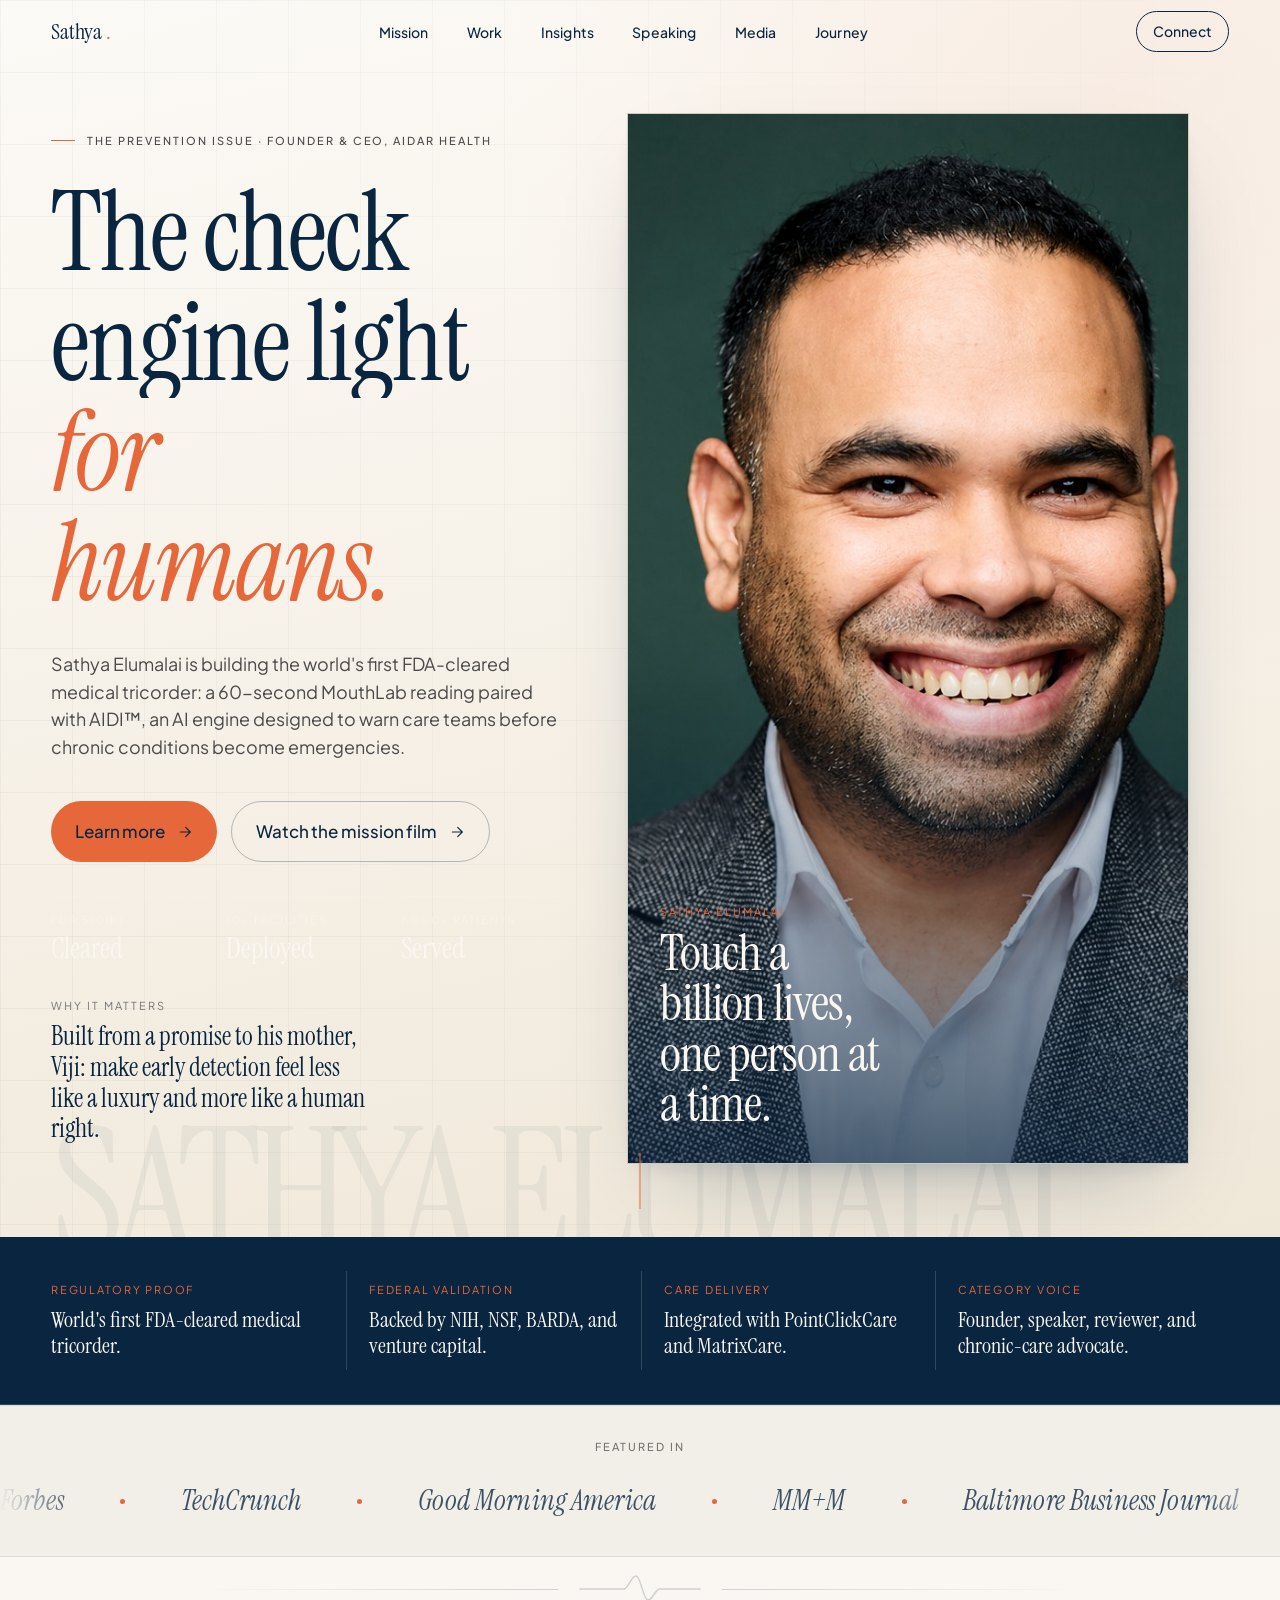
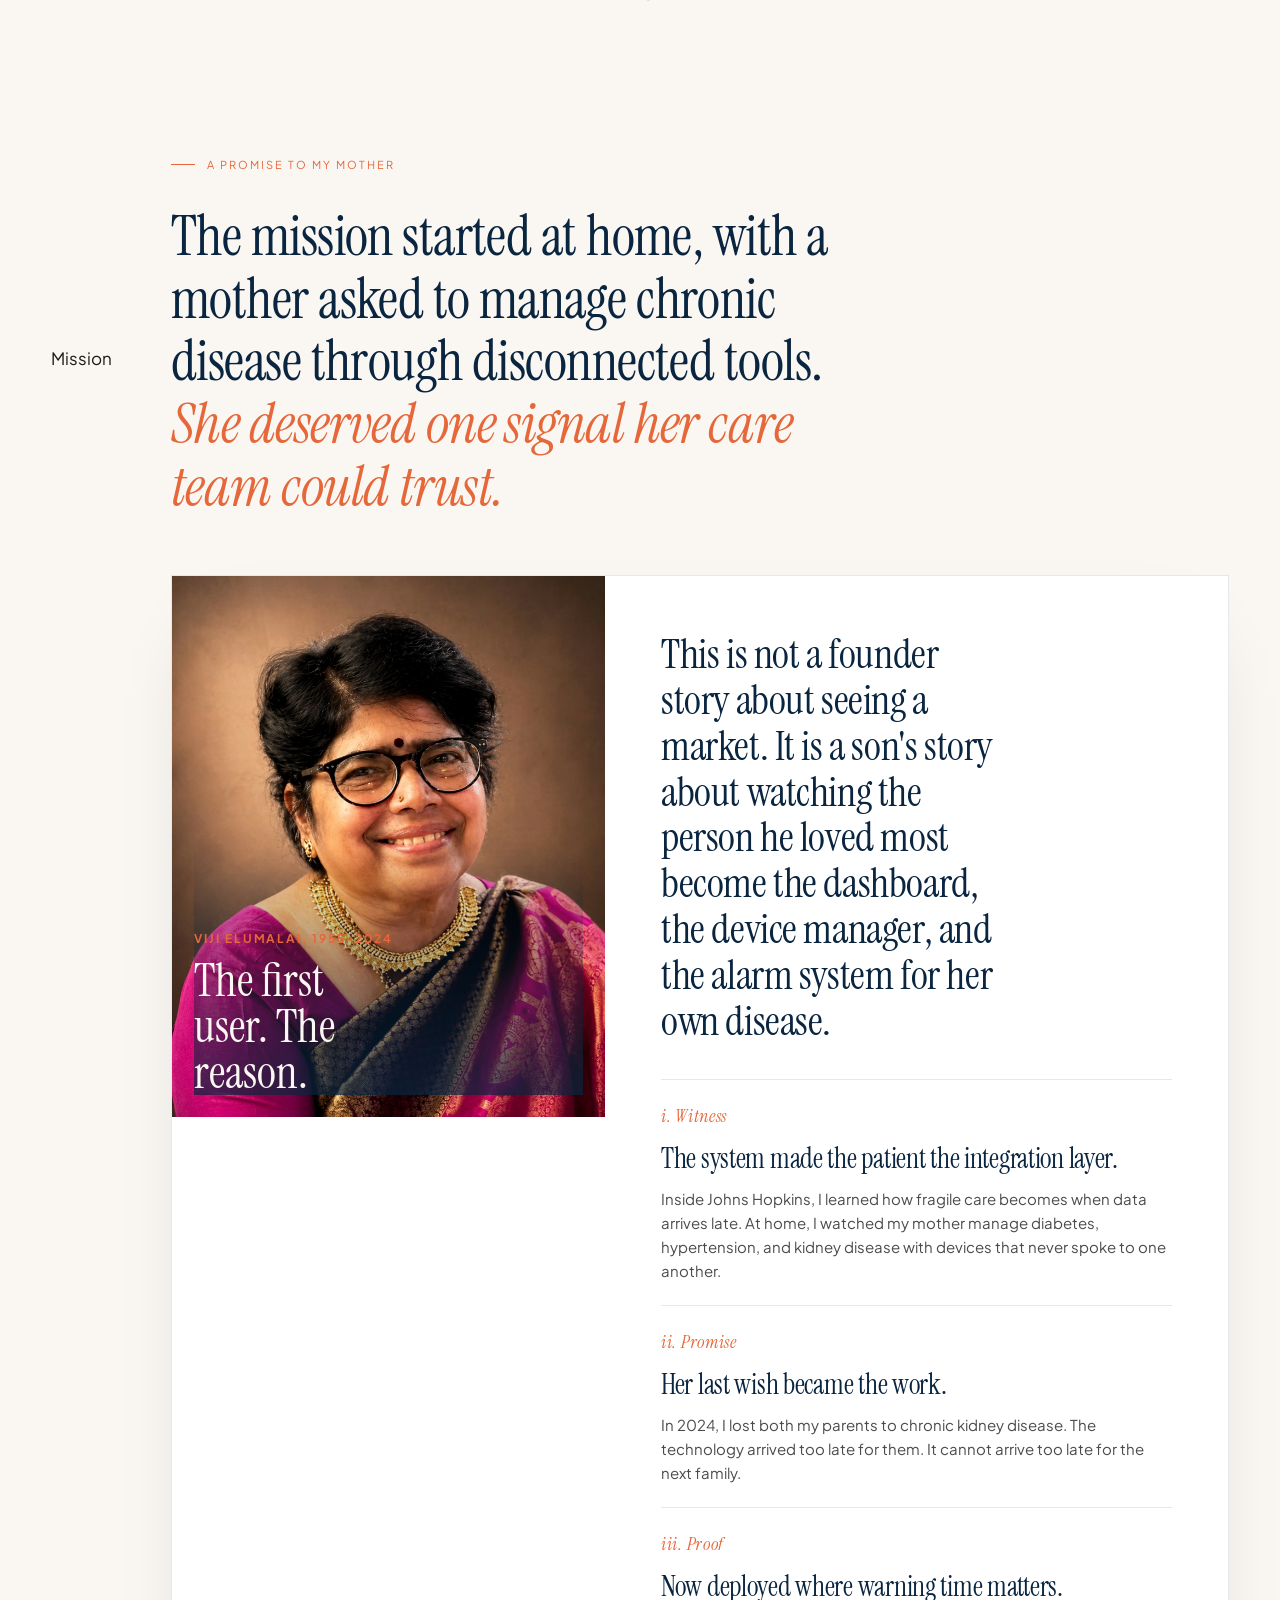
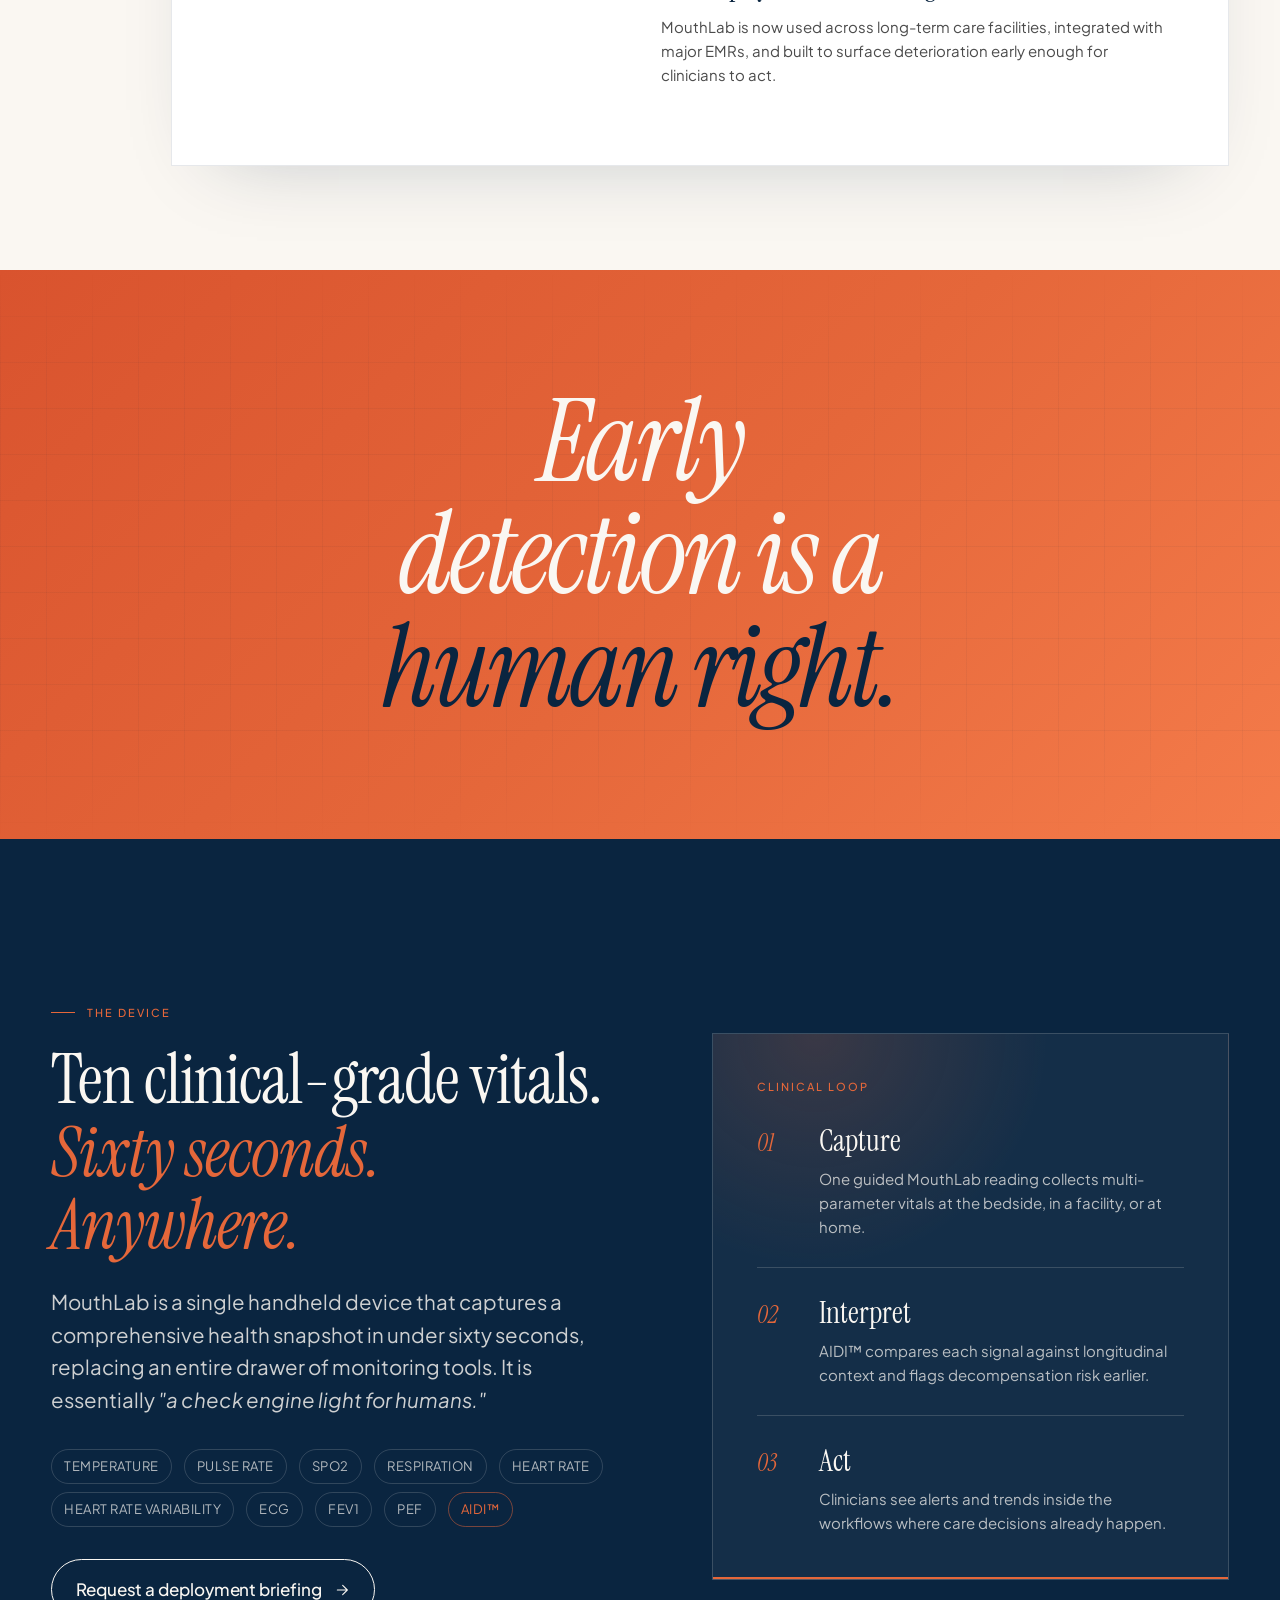
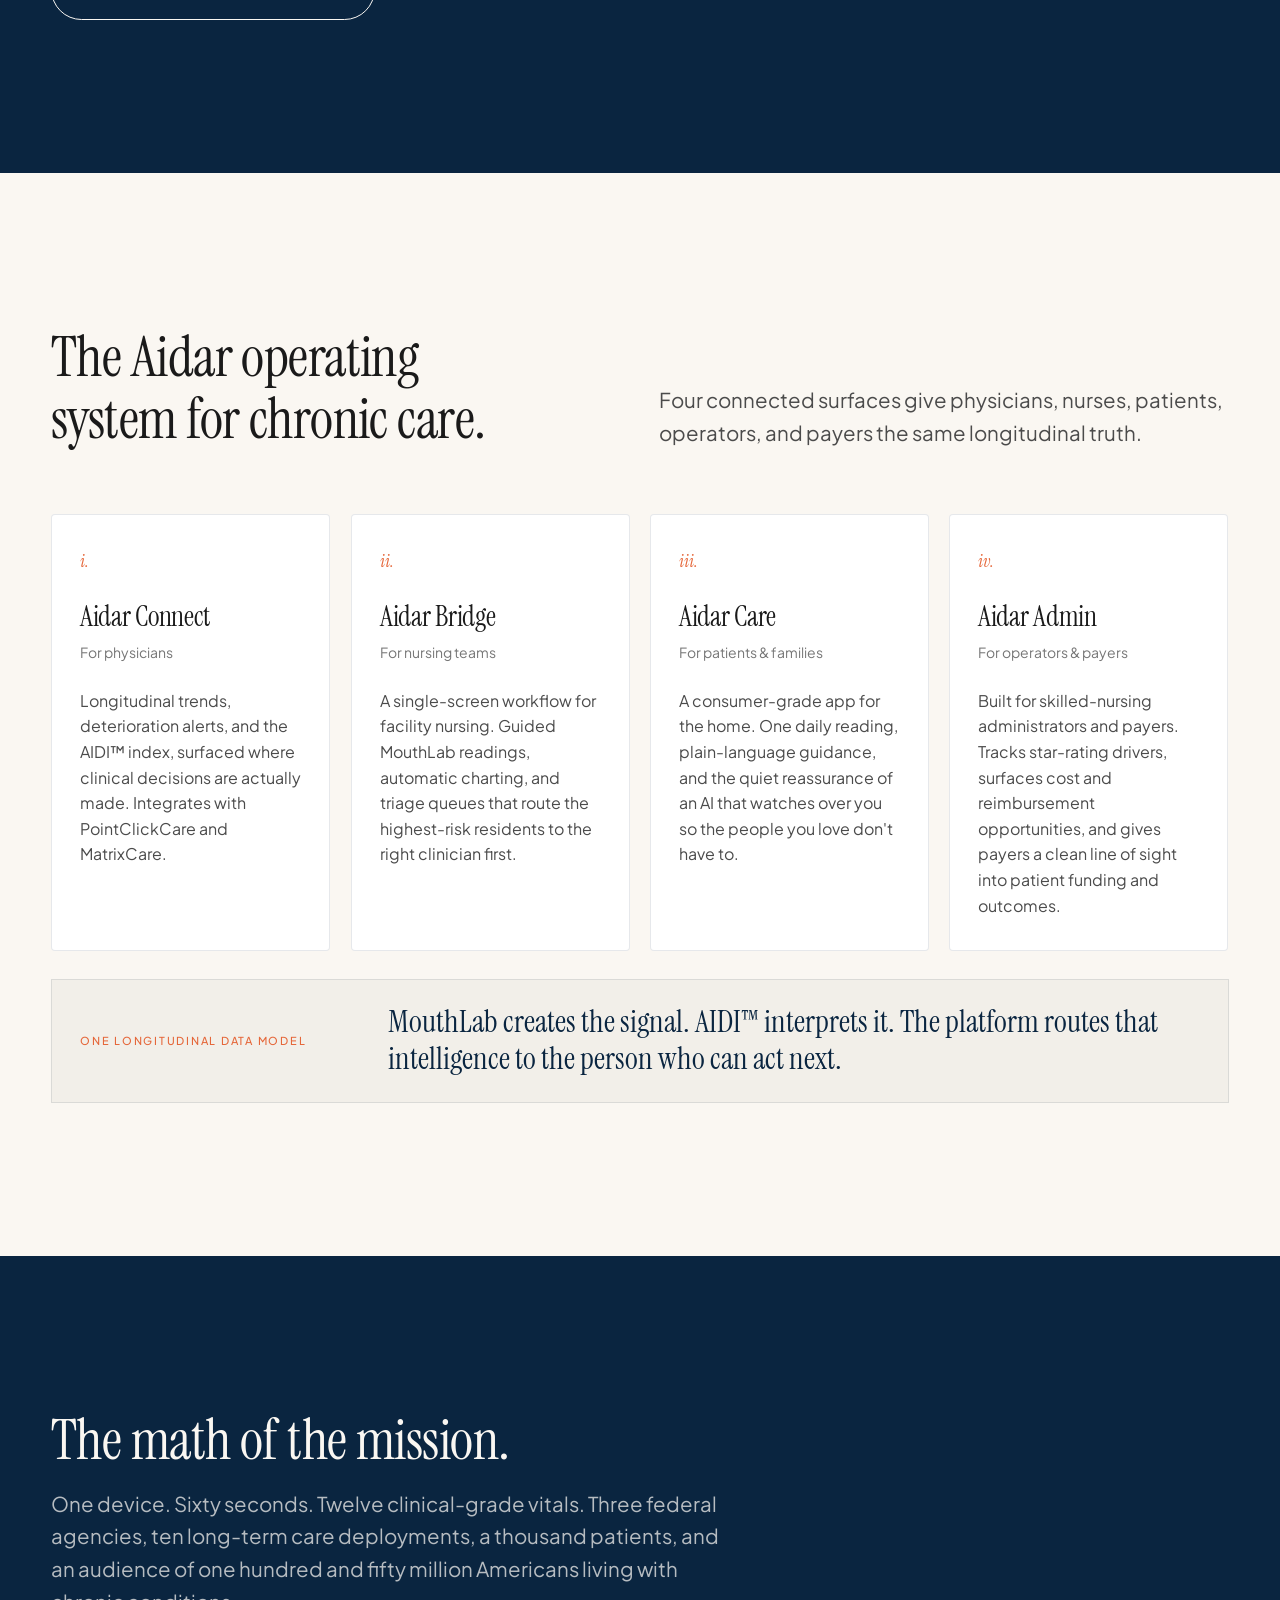
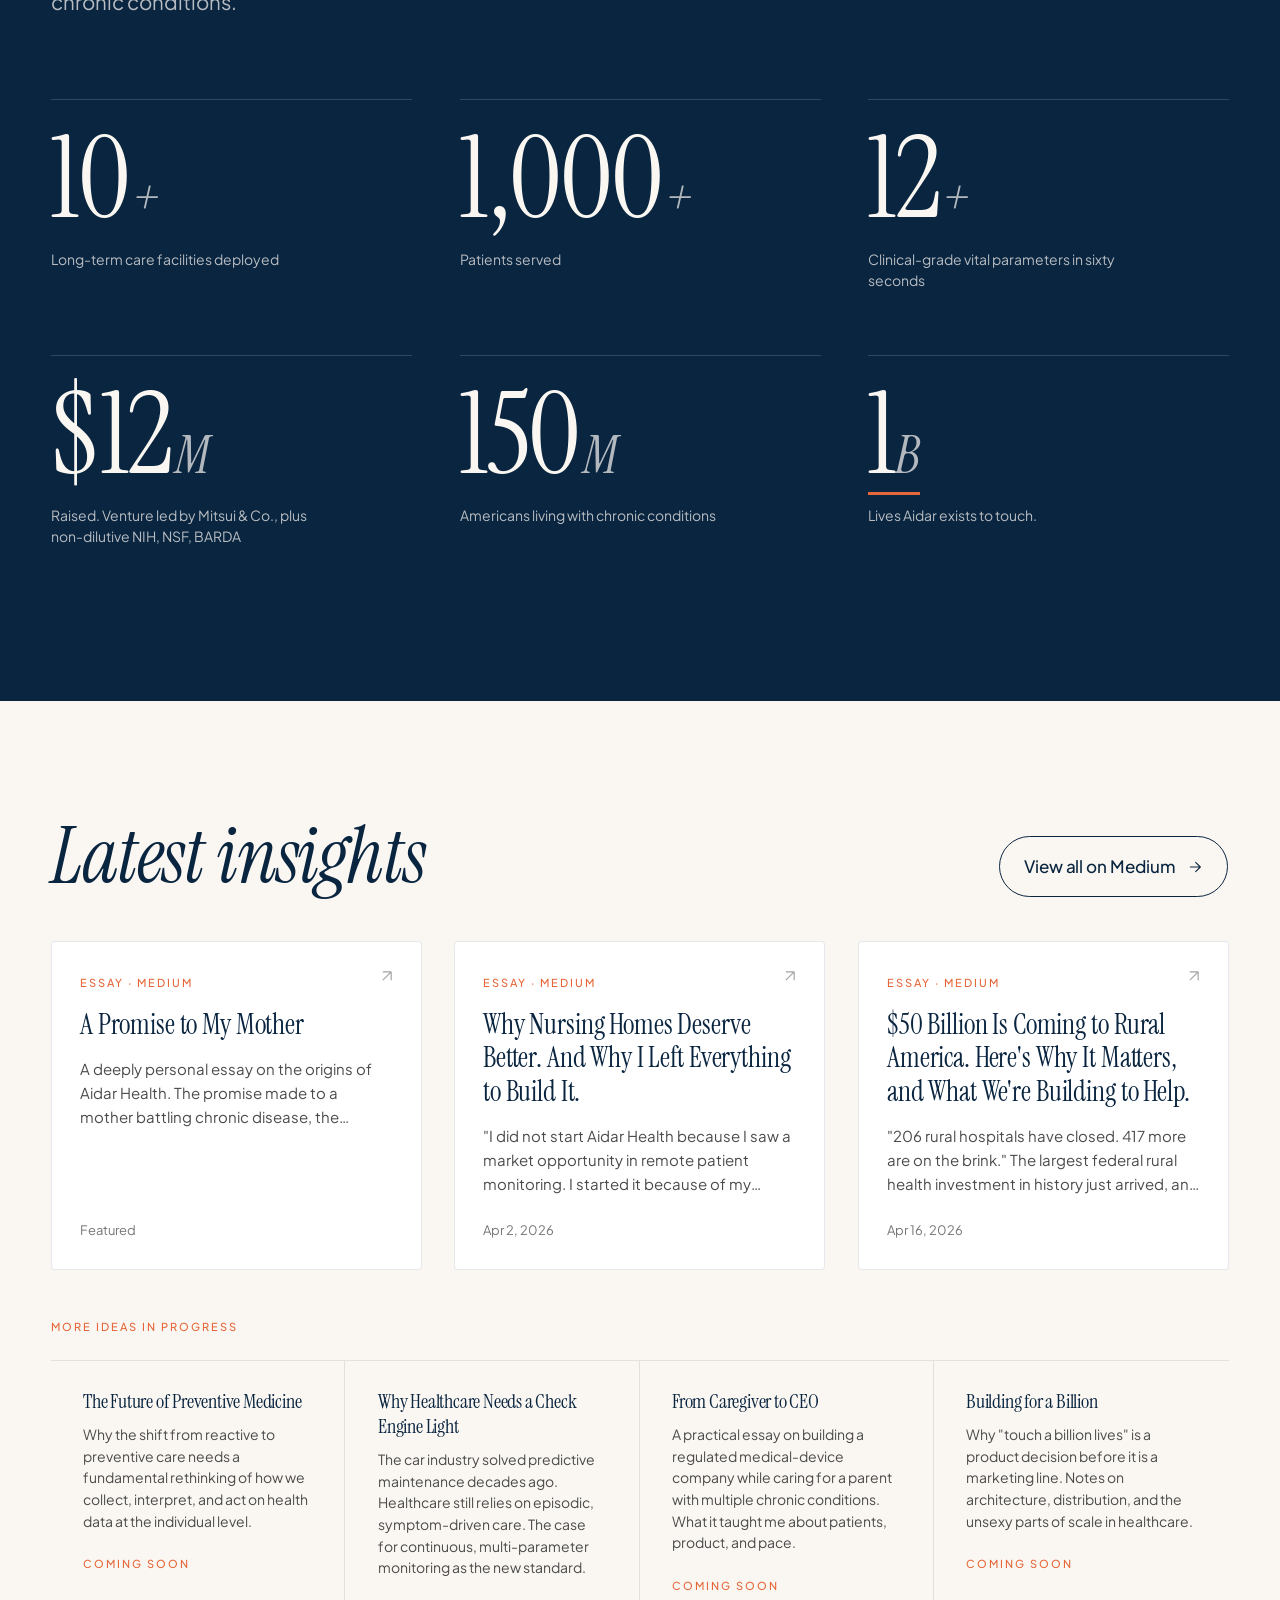
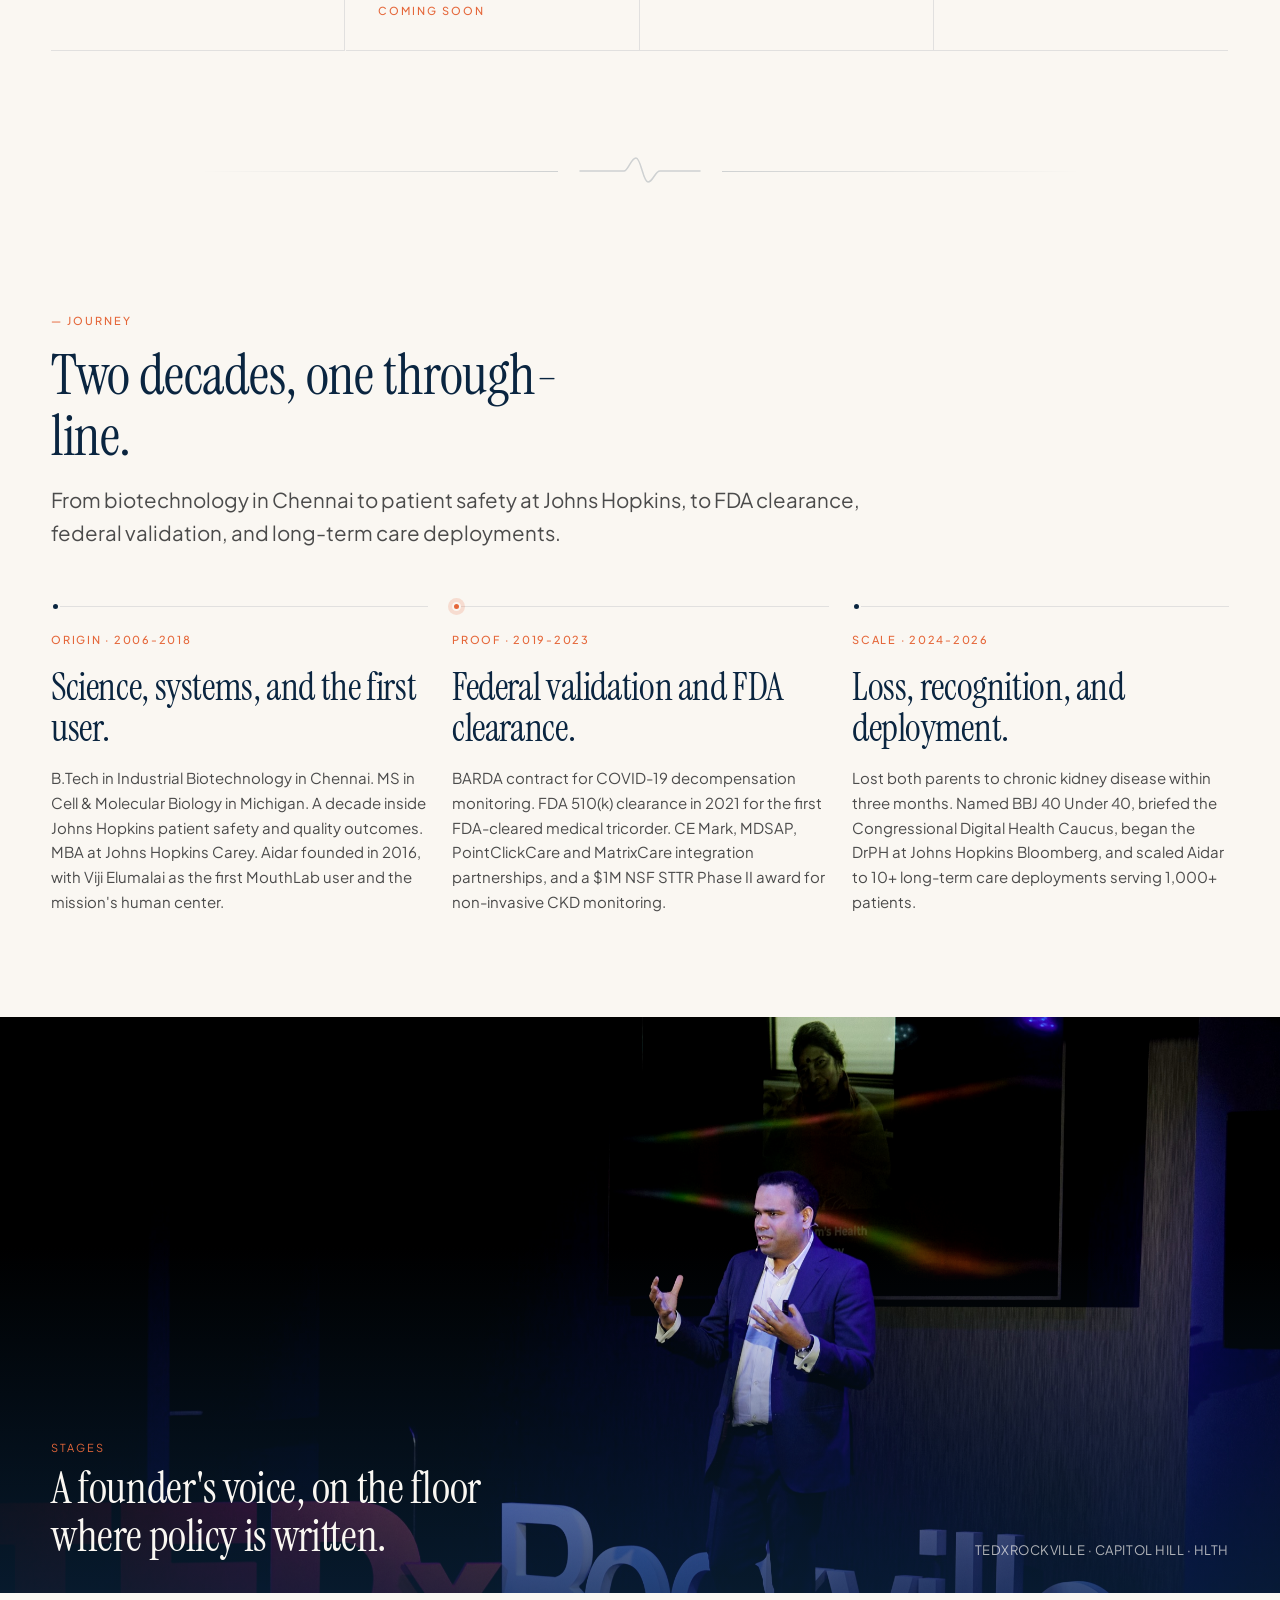
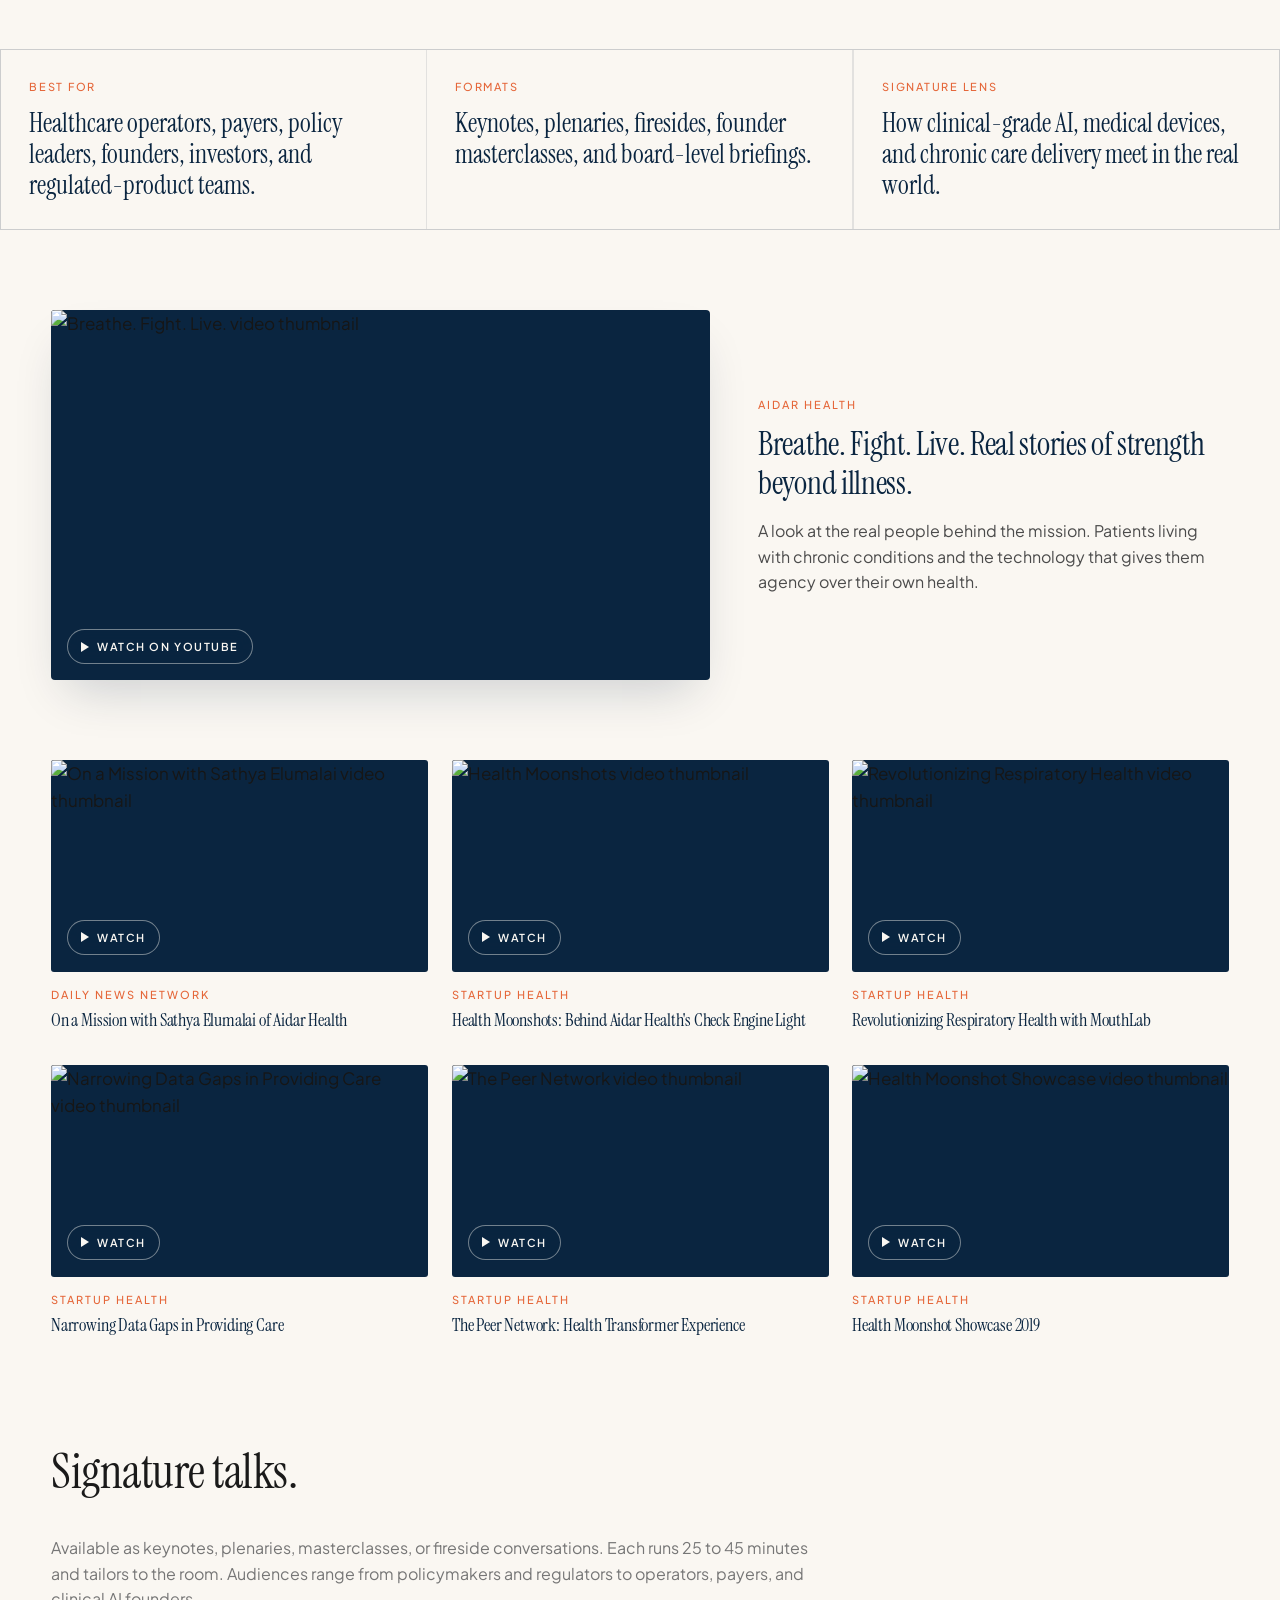
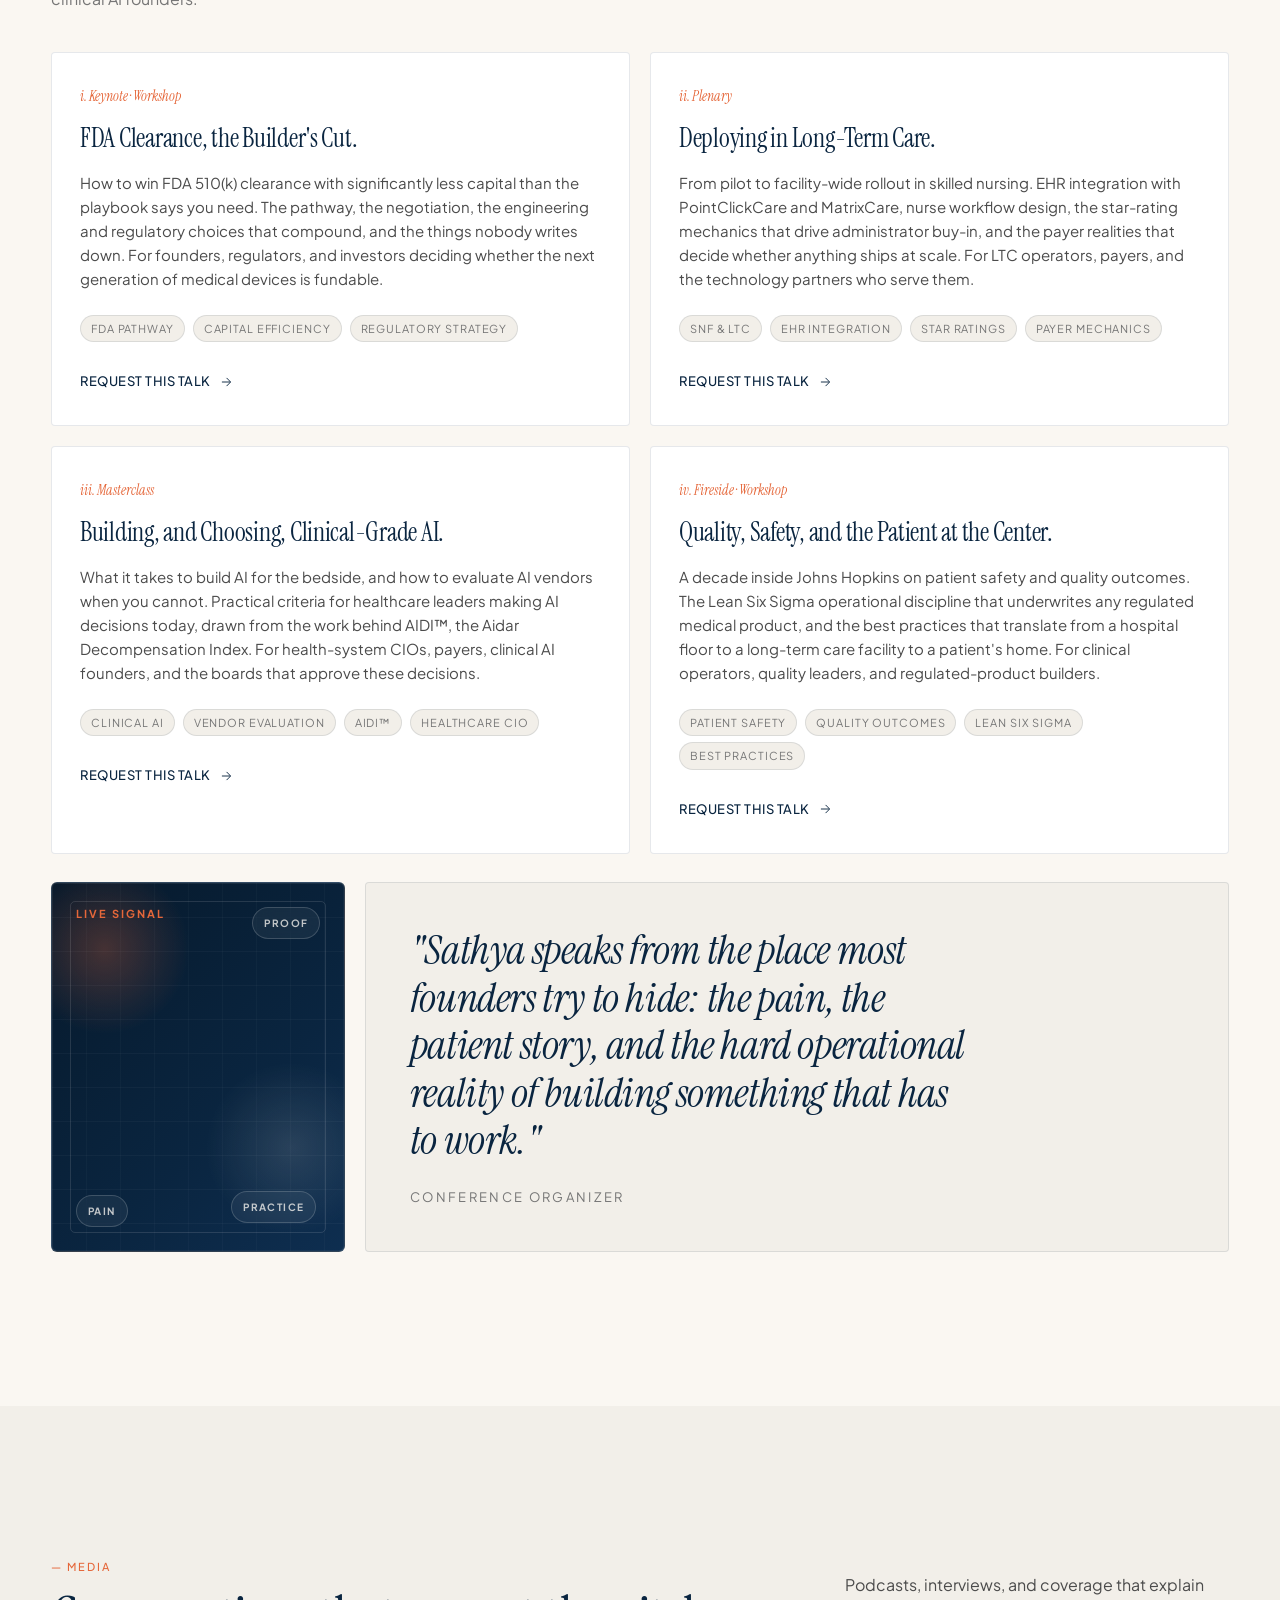
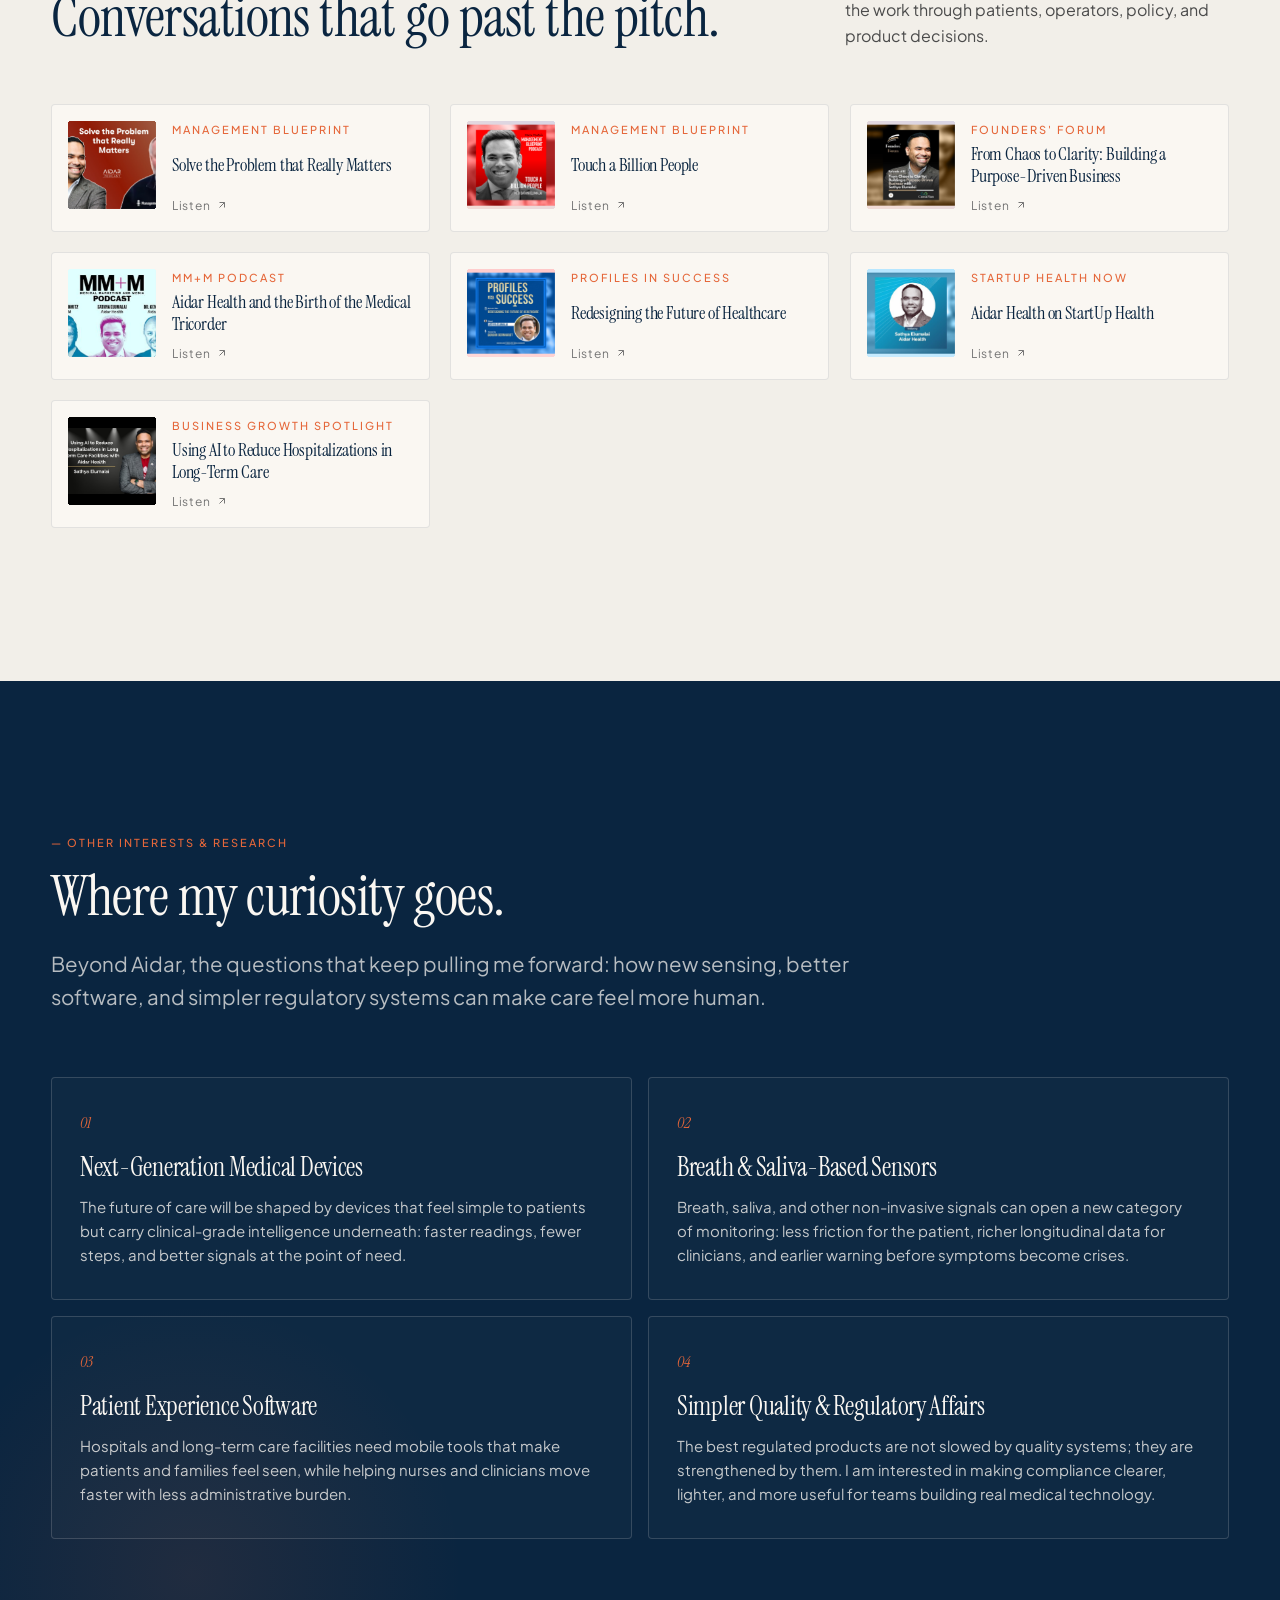
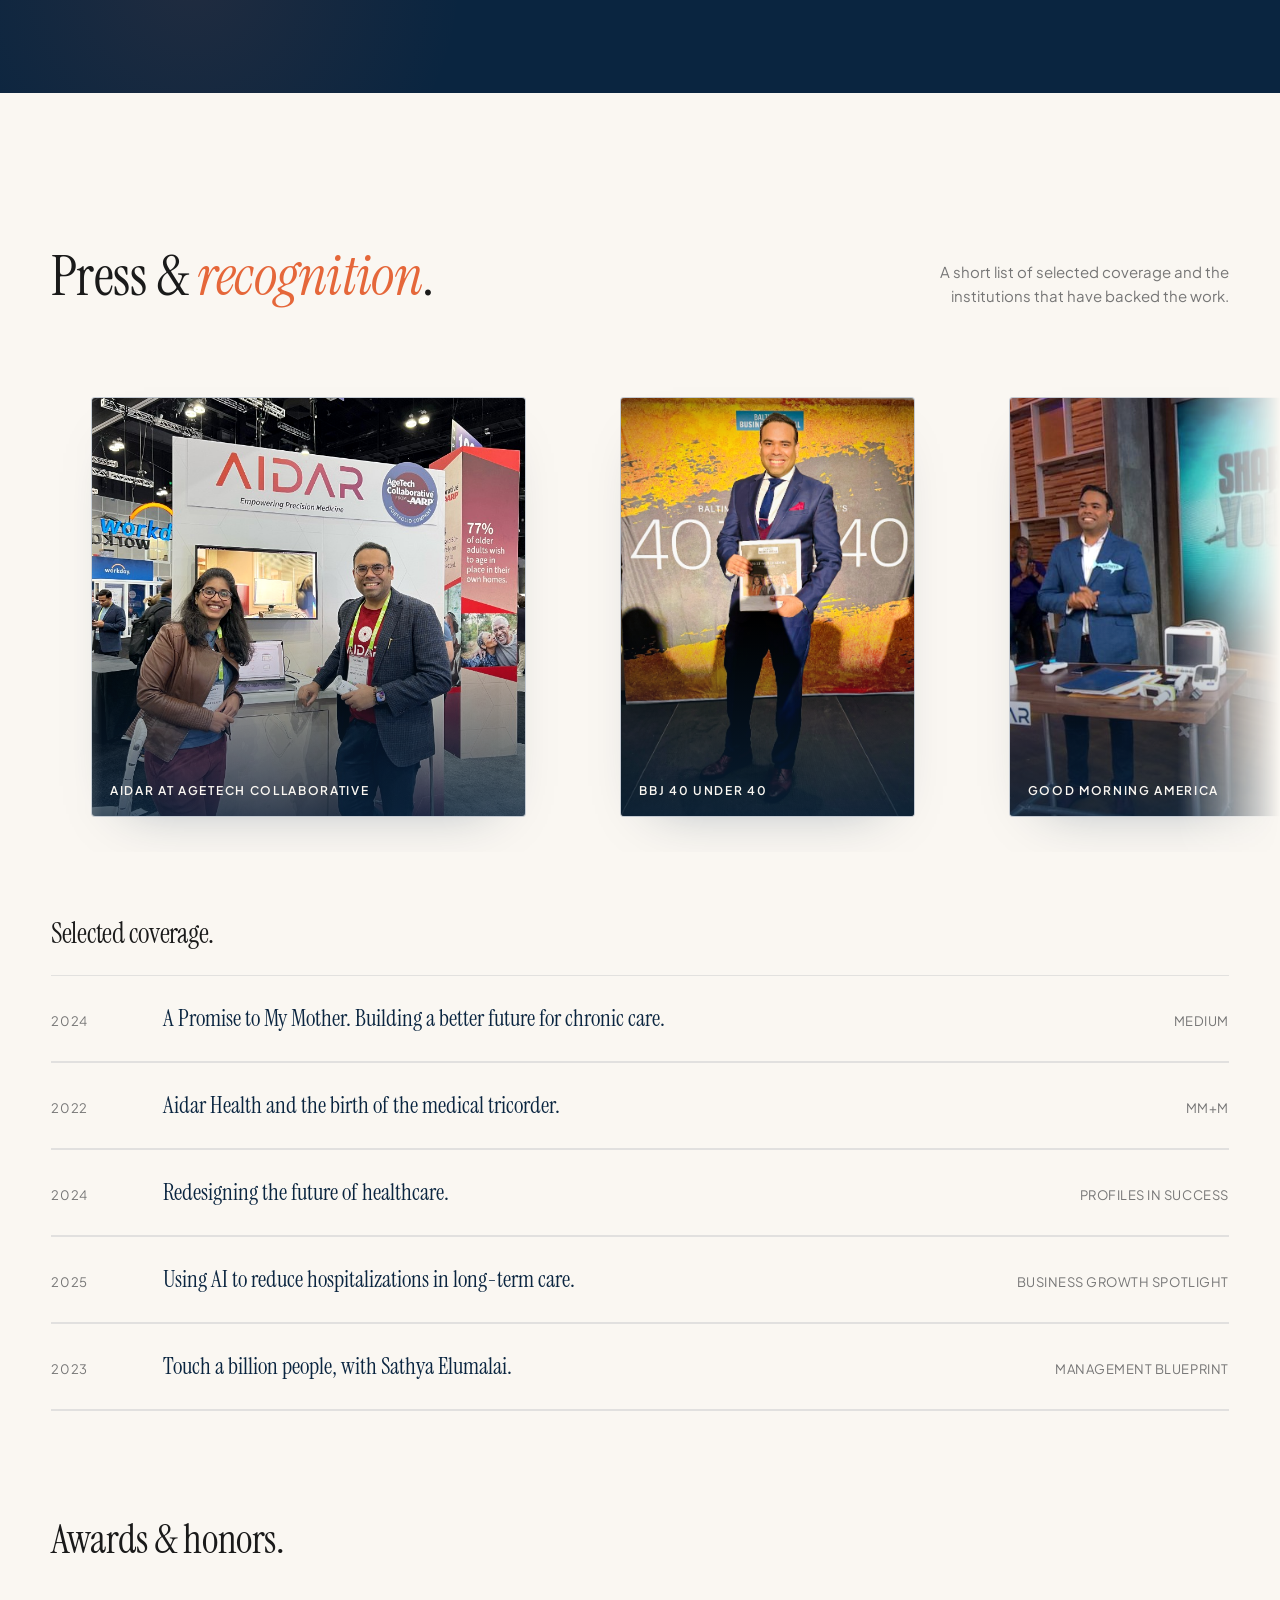
==== commit 0544df51: "Revisions: remove mid-page manifesto (belief kept at footer), Speaking/Media -> ceo@aidar.com, smoot" ====
--- a/index.html
+++ b/index.html
@@ -211,8 +211,8 @@
 <div class="vital-divider" aria-hidden="true">
   <span class="vital-divider__line vital-divider__line--l"></span>
   <svg class="vital-divider__glyph" viewBox="0 0 124 40" fill="none" focusable="false">
-    <path class="vital-divider__trace" d="M2 20 H46 l6 0 l5 -15 l6 30 l5 -17 l5 2 H122"/>
-    <path class="vital-divider__beat" d="M2 20 H46 l6 0 l5 -15 l6 30 l5 -17 l5 2 H122"/>
+    <path class="vital-divider__trace" d="M2 20 H46 C50 20 53 7 58 7 C63 7 65 31 70 31 C75 31 77 20 82 20 H122" pathLength="100"/>
+    <path class="vital-divider__beat" d="M2 20 H46 C50 20 53 7 58 7 C63 7 65 31 70 31 C75 31 77 20 82 20 H122" pathLength="100"/>
   </svg>
   <span class="vital-divider__line vital-divider__line--r"></span>
 </div>
@@ -485,8 +485,8 @@
 <div class="vital-divider" aria-hidden="true">
   <span class="vital-divider__line vital-divider__line--l"></span>
   <svg class="vital-divider__glyph" viewBox="0 0 124 40" fill="none" focusable="false">
-    <path class="vital-divider__trace" d="M2 20 H46 l6 0 l5 -15 l6 30 l5 -17 l5 2 H122"/>
-    <path class="vital-divider__beat" d="M2 20 H46 l6 0 l5 -15 l6 30 l5 -17 l5 2 H122"/>
+    <path class="vital-divider__trace" d="M2 20 H46 C50 20 53 7 58 7 C63 7 65 31 70 31 C75 31 77 20 82 20 H122" pathLength="100"/>
+    <path class="vital-divider__beat" d="M2 20 H46 C50 20 53 7 58 7 C63 7 65 31 70 31 C75 31 77 20 82 20 H122" pathLength="100"/>
   </svg>
   <span class="vital-divider__line vital-divider__line--r"></span>
 </div>
@@ -674,7 +674,7 @@
     <div class="speaking-quote__art" aria-hidden="true">
       <p class="speaking-quote__art-label">Live signal</p>
       <svg class="speaking-quote__wave" viewBox="0 0 420 120" preserveAspectRatio="none">
-        <path d="M0 62 H78 L90 62 L100 34 L116 92 L136 12 L158 106 L178 52 L204 62 H260 L278 44 L294 82 L312 62 H420" />
+        <path d="M0 60 H80 C92 60 96 30 108 30 C120 30 124 90 136 90 C148 90 152 60 164 60 H250 C262 60 266 38 278 38 C290 38 294 82 306 82 C318 82 322 60 334 60 H420" />
       </svg>
       <span>pain</span>
       <span>proof</span>
@@ -969,27 +969,15 @@
 <!-- ============================================================
      CONNECT
      ============================================================ -->
-<section class="manifesto" aria-label="Core belief">
-  <div class="manifesto__inner">
-    <svg class="manifesto__beat" viewBox="0 0 124 40" fill="none" focusable="false" aria-hidden="true">
-      <path class="vital-divider__trace" d="M2 20 H46 l6 0 l5 -15 l6 30 l5 -17 l5 2 H122"/>
-      <path class="vital-divider__beat" d="M2 20 H46 l6 0 l5 -15 l6 30 l5 -17 l5 2 H122"/>
-    </svg>
-    <p class="manifesto__eyebrow">The belief</p>
-    <h2 class="manifesto__statement">Early detection is a <em>human right</em>—<br>not a privilege.</h2>
-    <p class="manifesto__sub">Everyone deserves to know what their body is telling them, long before a crisis. That conviction is why MouthLab exists — and why this work won't stop at the people who can already afford the best care.</p>
-  </div>
-</section>
-
 <section class="connect" id="connect" aria-labelledby="connectTitle">
   <div class="connect__inner">
     <h2 class="connect__title reveal" id="connectTitle">Let's <em>talk</em>.</h2>
 
     <div class="connect-options">
-      <a class="connect-option reveal" href="mailto:contact@aidar.com?subject=Speaking%20or%20media%20request%20for%20Sathya%20Elumalai">
+      <a class="connect-option reveal" href="mailto:ceo@aidar.com?subject=Speaking%20or%20media%20request%20for%20Sathya%20Elumalai">
         <span class="connect-option__label">Speaking &amp; media</span>
         <span class="connect-option__addr">
-          contact@aidar.com
+          ceo@aidar.com
           <svg width="14" height="14" viewBox="0 0 24 24" fill="none" stroke="currentColor" stroke-width="1.5" aria-hidden="true"><path d="M5 12h14M13 5l7 7-7 7"/></svg>
         </span>
       </a>
@@ -1080,6 +1068,7 @@
 
   <div class="footer__bottom">
     <span>v2.1 · April 2026</span>
+    <span>Early detection is a human right.</span>
   </div>
 </footer>
 
--- a/style.css
+++ b/style.css
@@ -405,18 +405,18 @@
 .mission-story__photo {
   position: relative;
   margin: 0;
-  min-height: 100%;
+  align-self: start;
+  aspect-ratio: 4 / 5;
   overflow: hidden;
   background: var(--anchor);
 }
 .mission-story__photo img {
   width: 100%;
   height: 100%;
-  min-height: 520px;
   object-fit: cover;
-  object-position: center 35%;
+  object-position: center 30%;
   filter: saturate(0.96) contrast(1.02);
-  transform: scale(1.01);
+  transform: none;
 }
 .mission-story__photo figcaption {
   position: absolute;
@@ -2831,18 +2831,18 @@
   stroke-width: 2.2;
   stroke-linecap: round;
   stroke-linejoin: round;
-  stroke-dasharray: 180;
-  stroke-dashoffset: 180;
+  stroke-dasharray: 100;
+  stroke-dashoffset: 100;
   filter: drop-shadow(0 0 4px rgba(229,103,58,0.45));
   animation: vitalBeat 3.6s var(--ease-std) infinite;
 }
 @keyframes vitalBeat {
-  0%   { stroke-dashoffset: 180; opacity: 0; }
+  0%   { stroke-dashoffset: 100; opacity: 0; }
   8%   { opacity: 1; }
   38%  { stroke-dashoffset: 0; opacity: 1; }
-  60%  { stroke-dashoffset: -180; opacity: 1; }
-  72%  { stroke-dashoffset: -180; opacity: 0; }
-  100% { stroke-dashoffset: -180; opacity: 0; }
+  60%  { stroke-dashoffset: -100; opacity: 1; }
+  72%  { stroke-dashoffset: -100; opacity: 0; }
+  100% { stroke-dashoffset: -100; opacity: 0; }
 }
 @media (prefers-reduced-motion: reduce) {
   .vital-divider__beat { animation: none; stroke-dashoffset: 0; opacity: 0.85; }
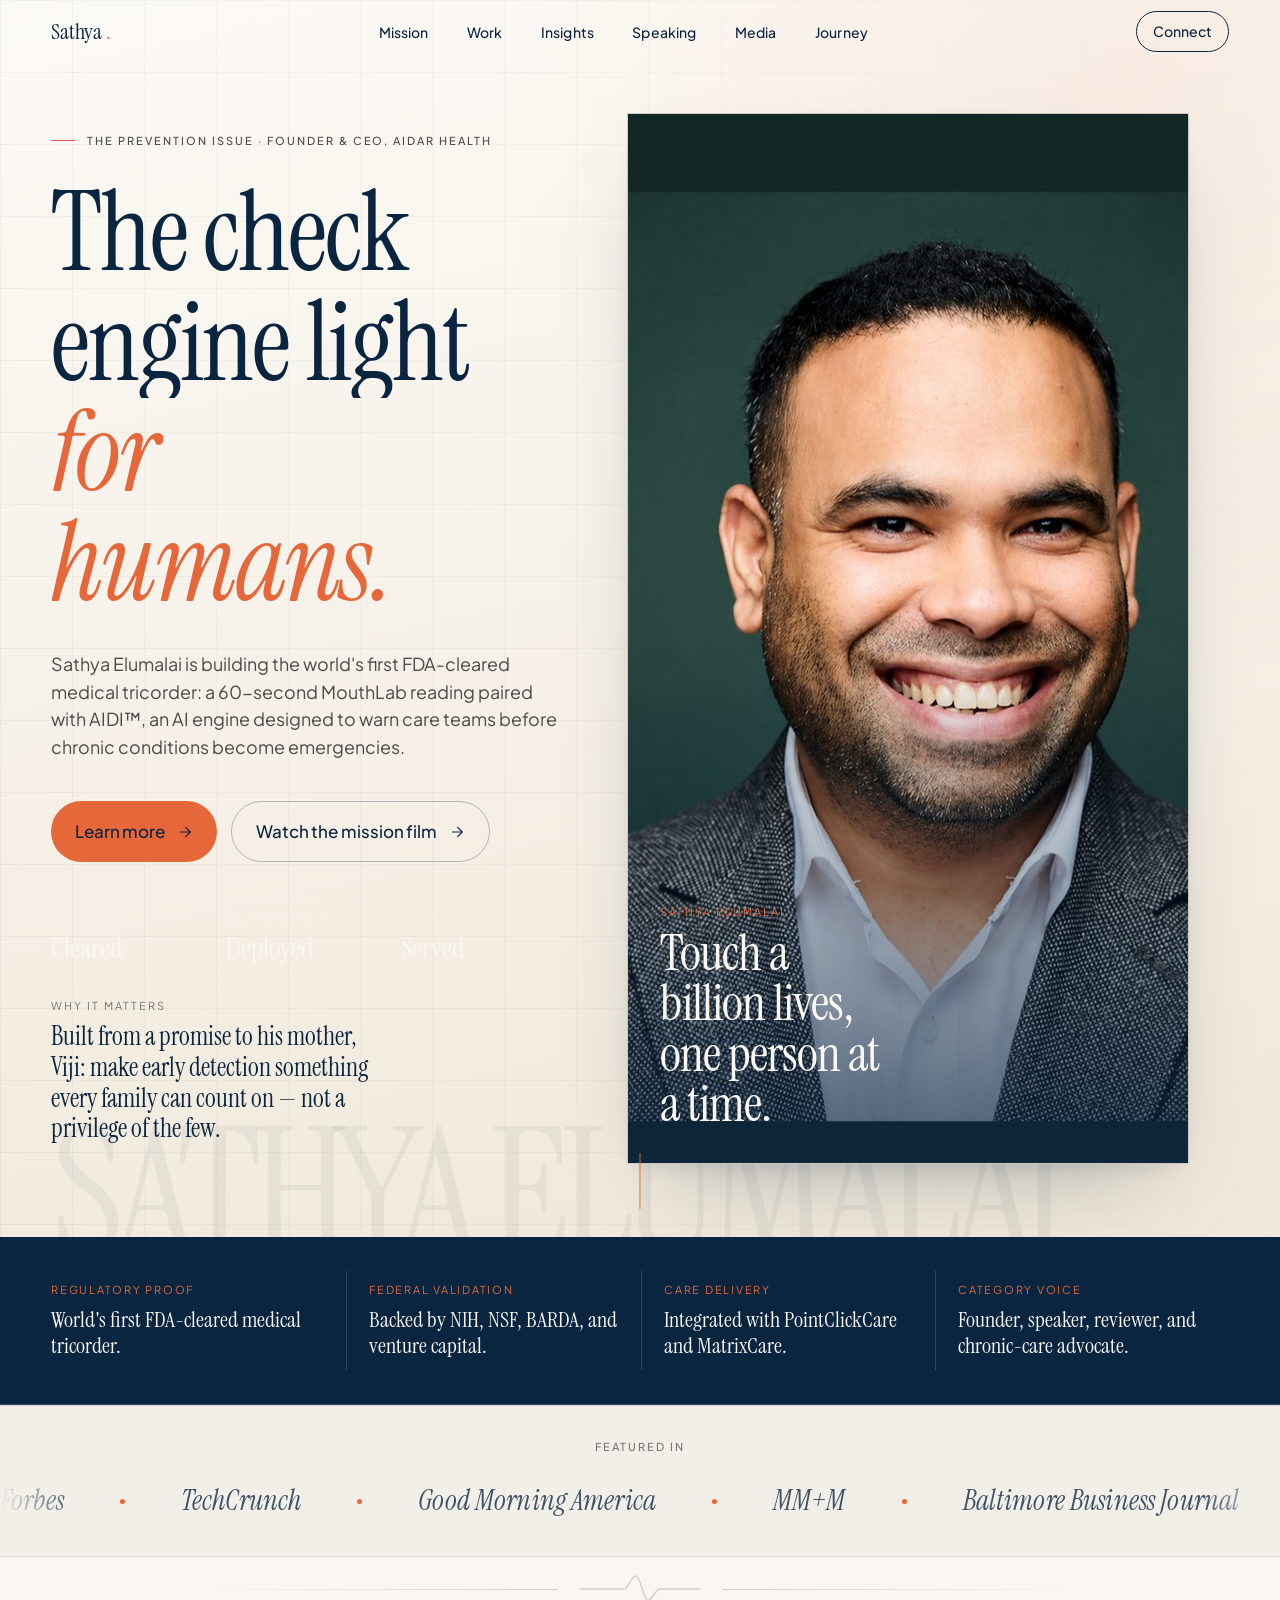
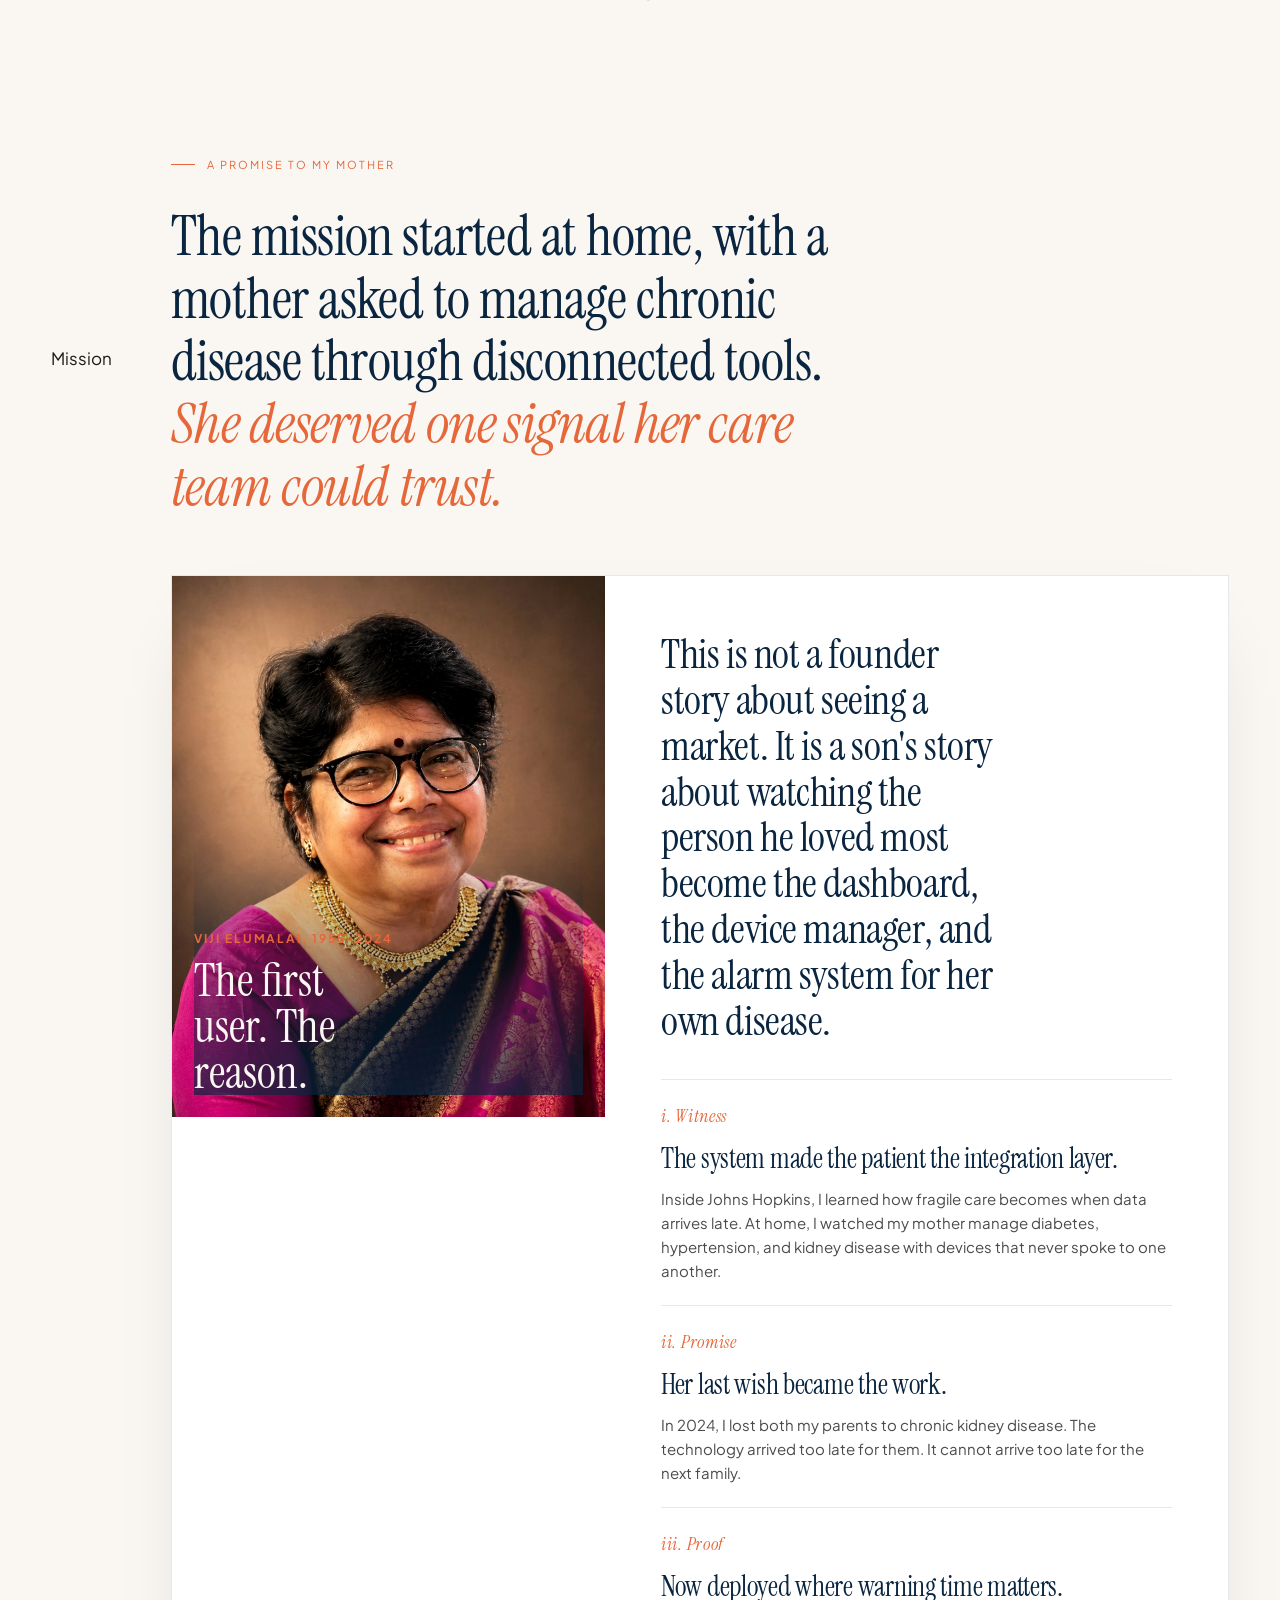
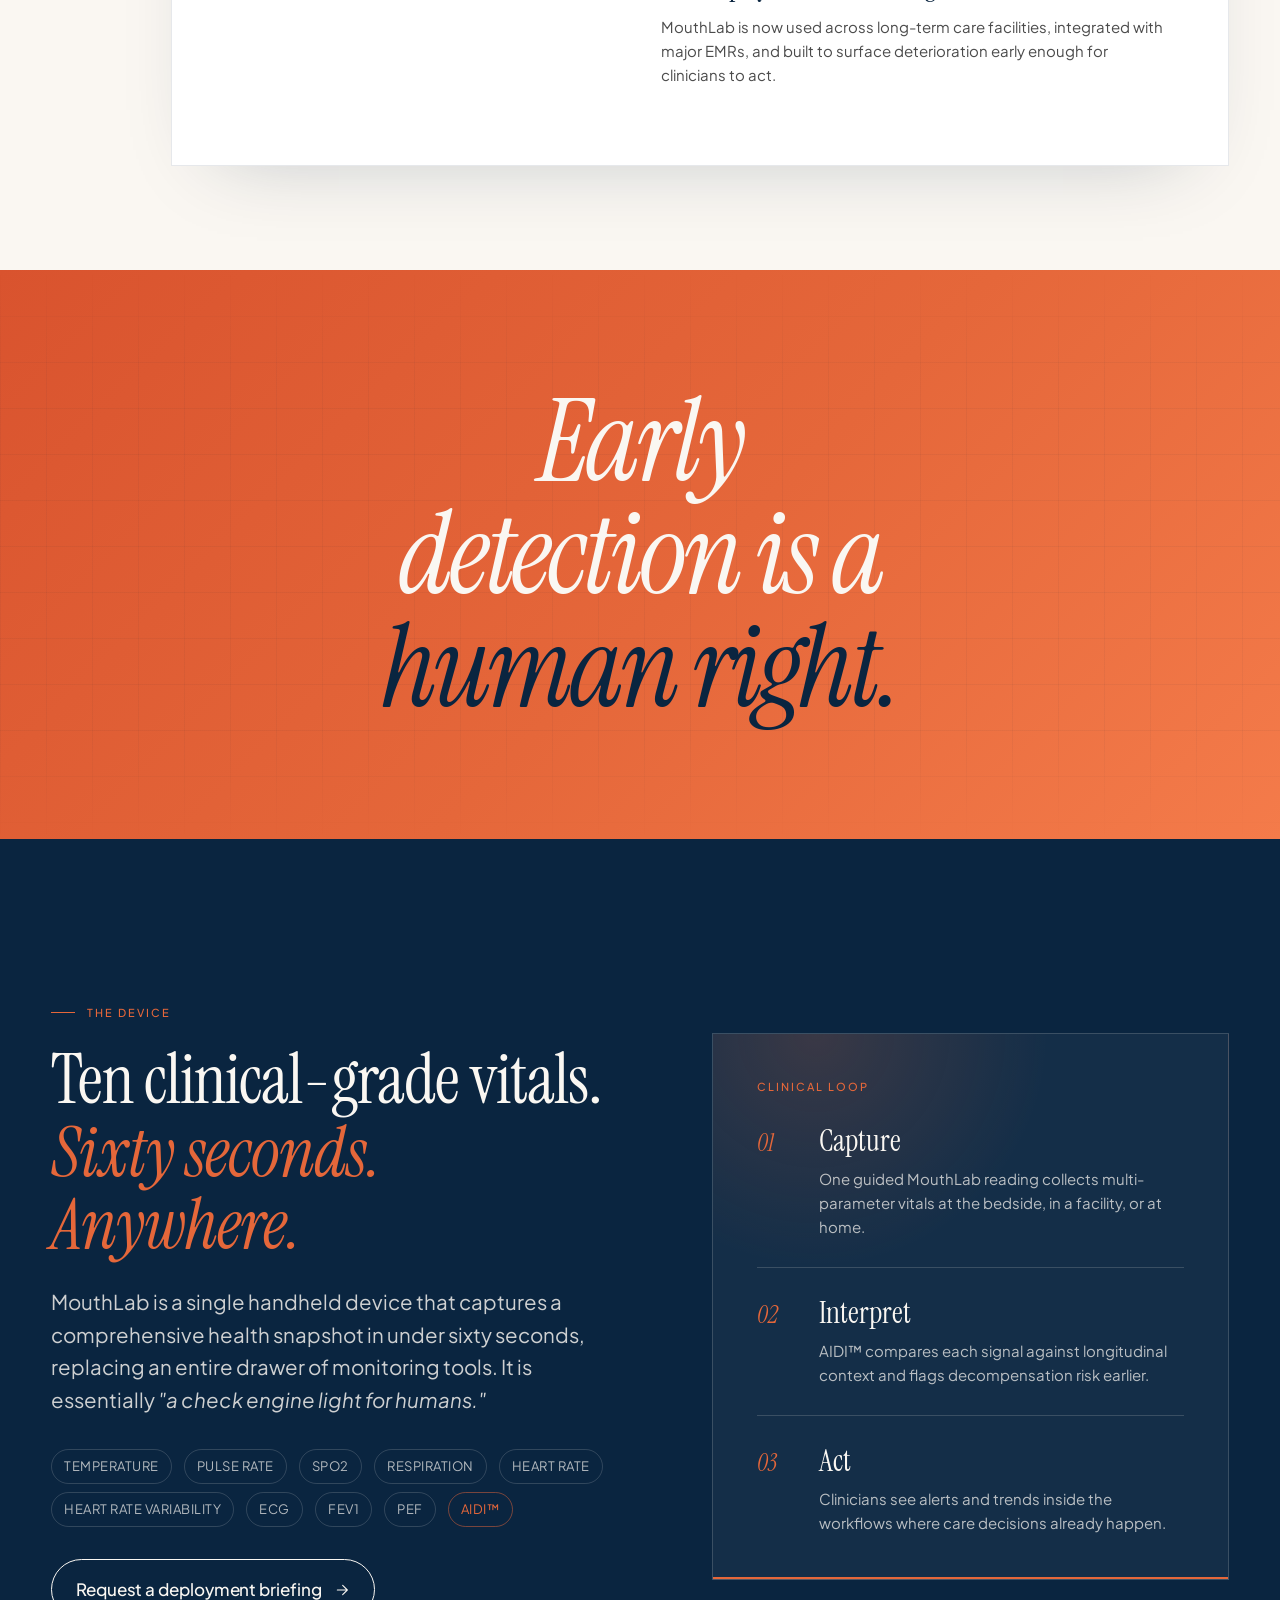
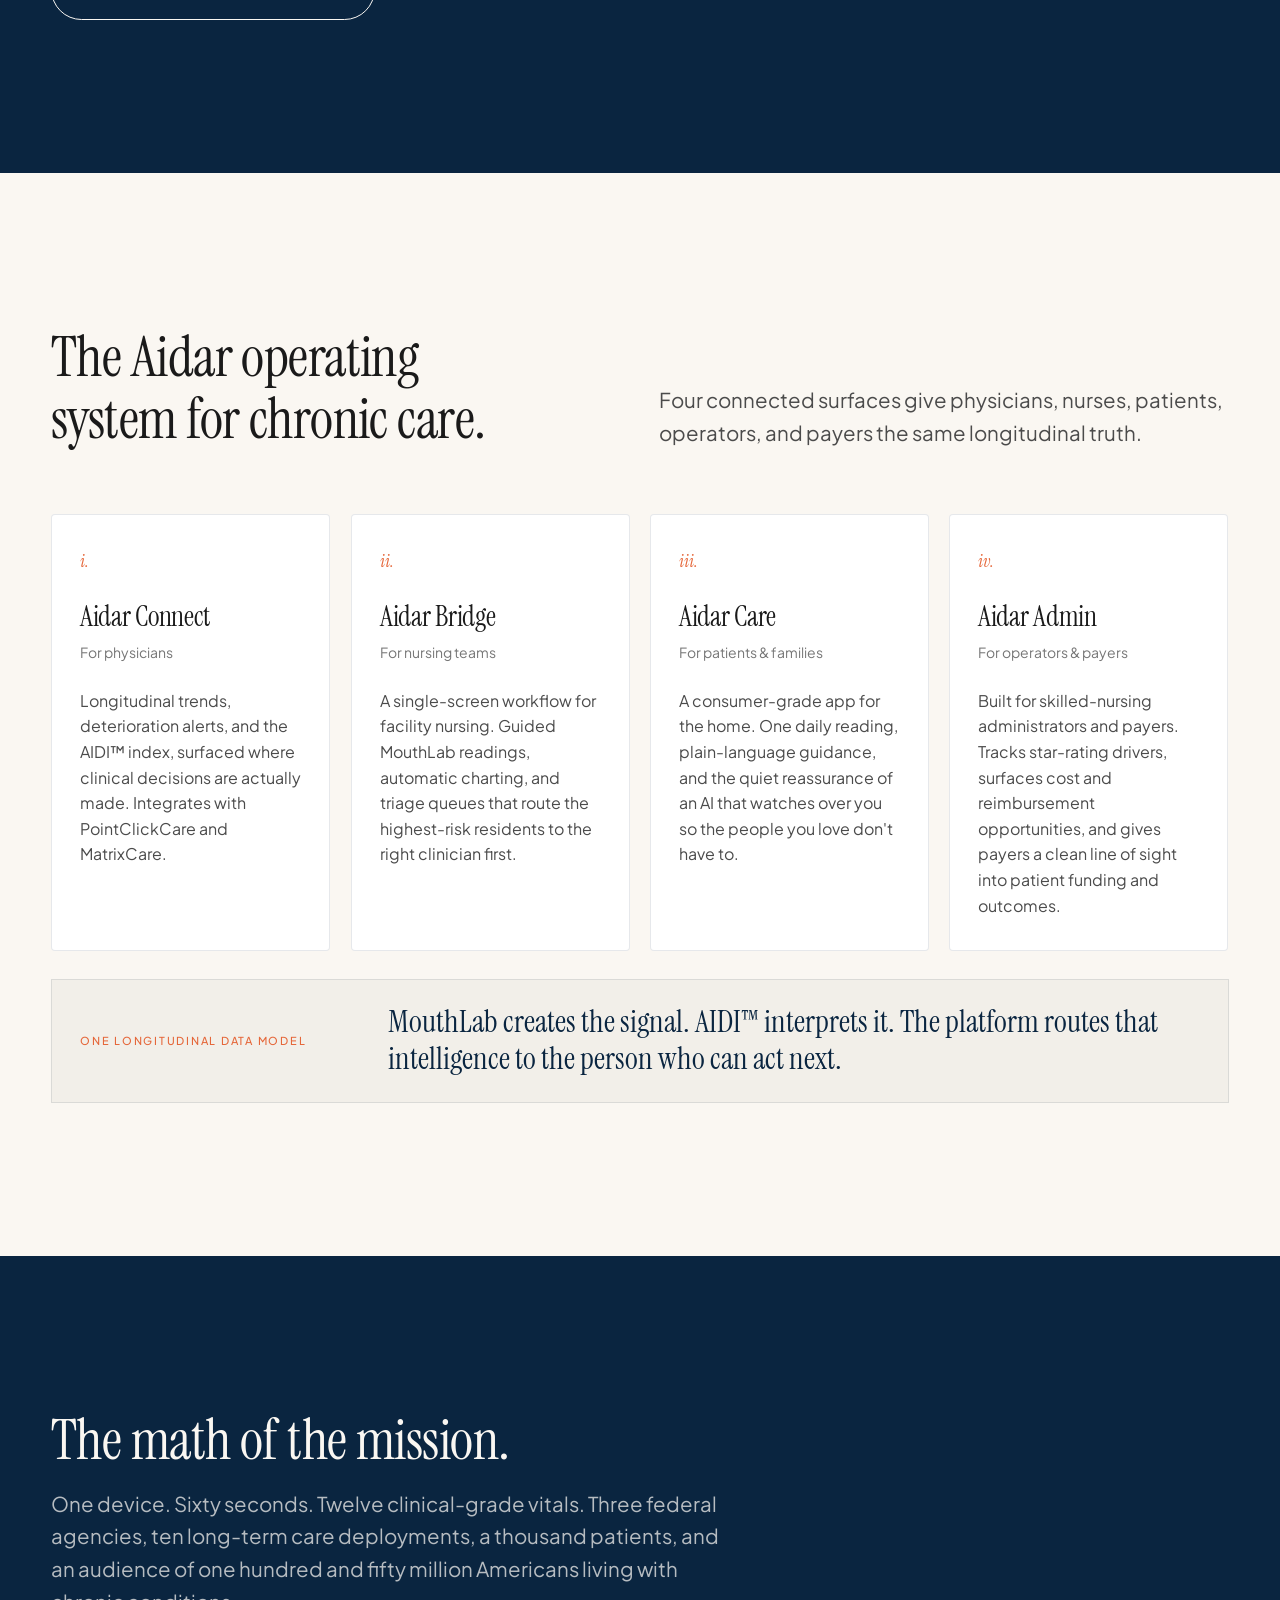
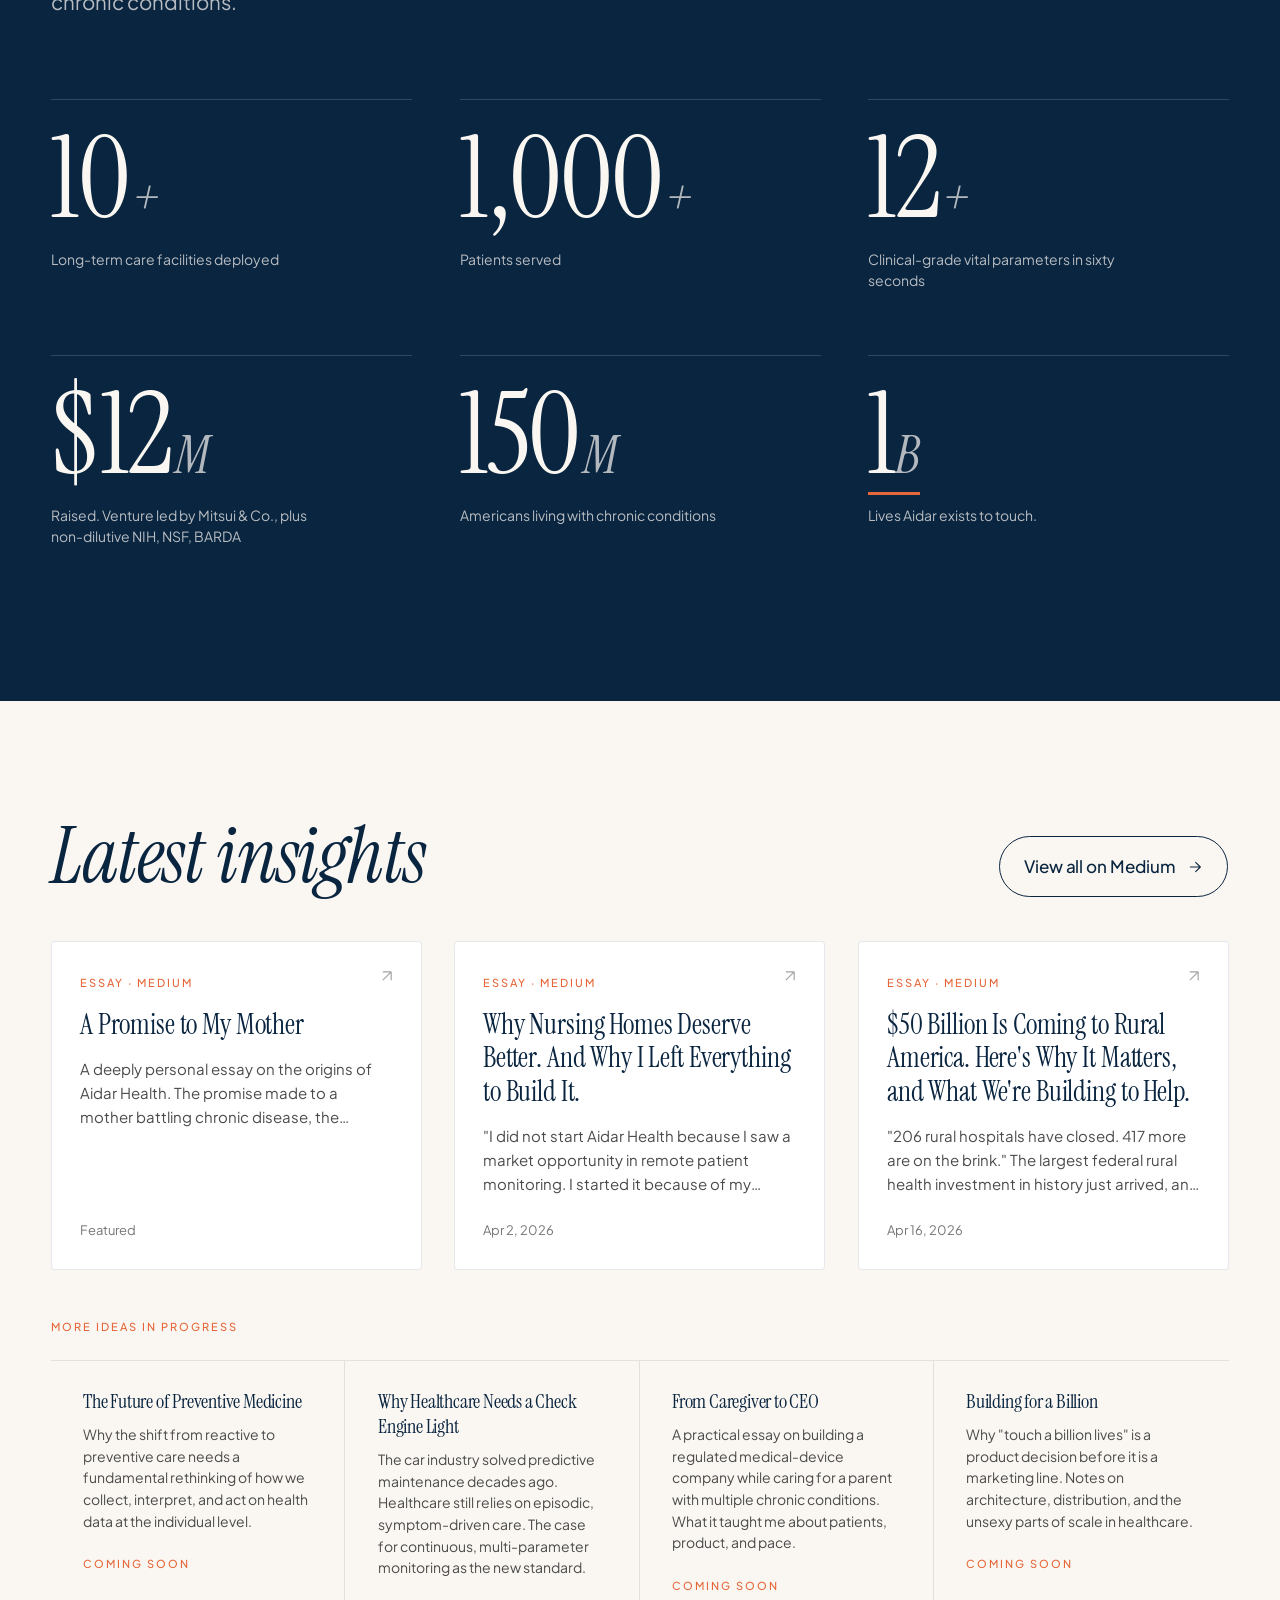
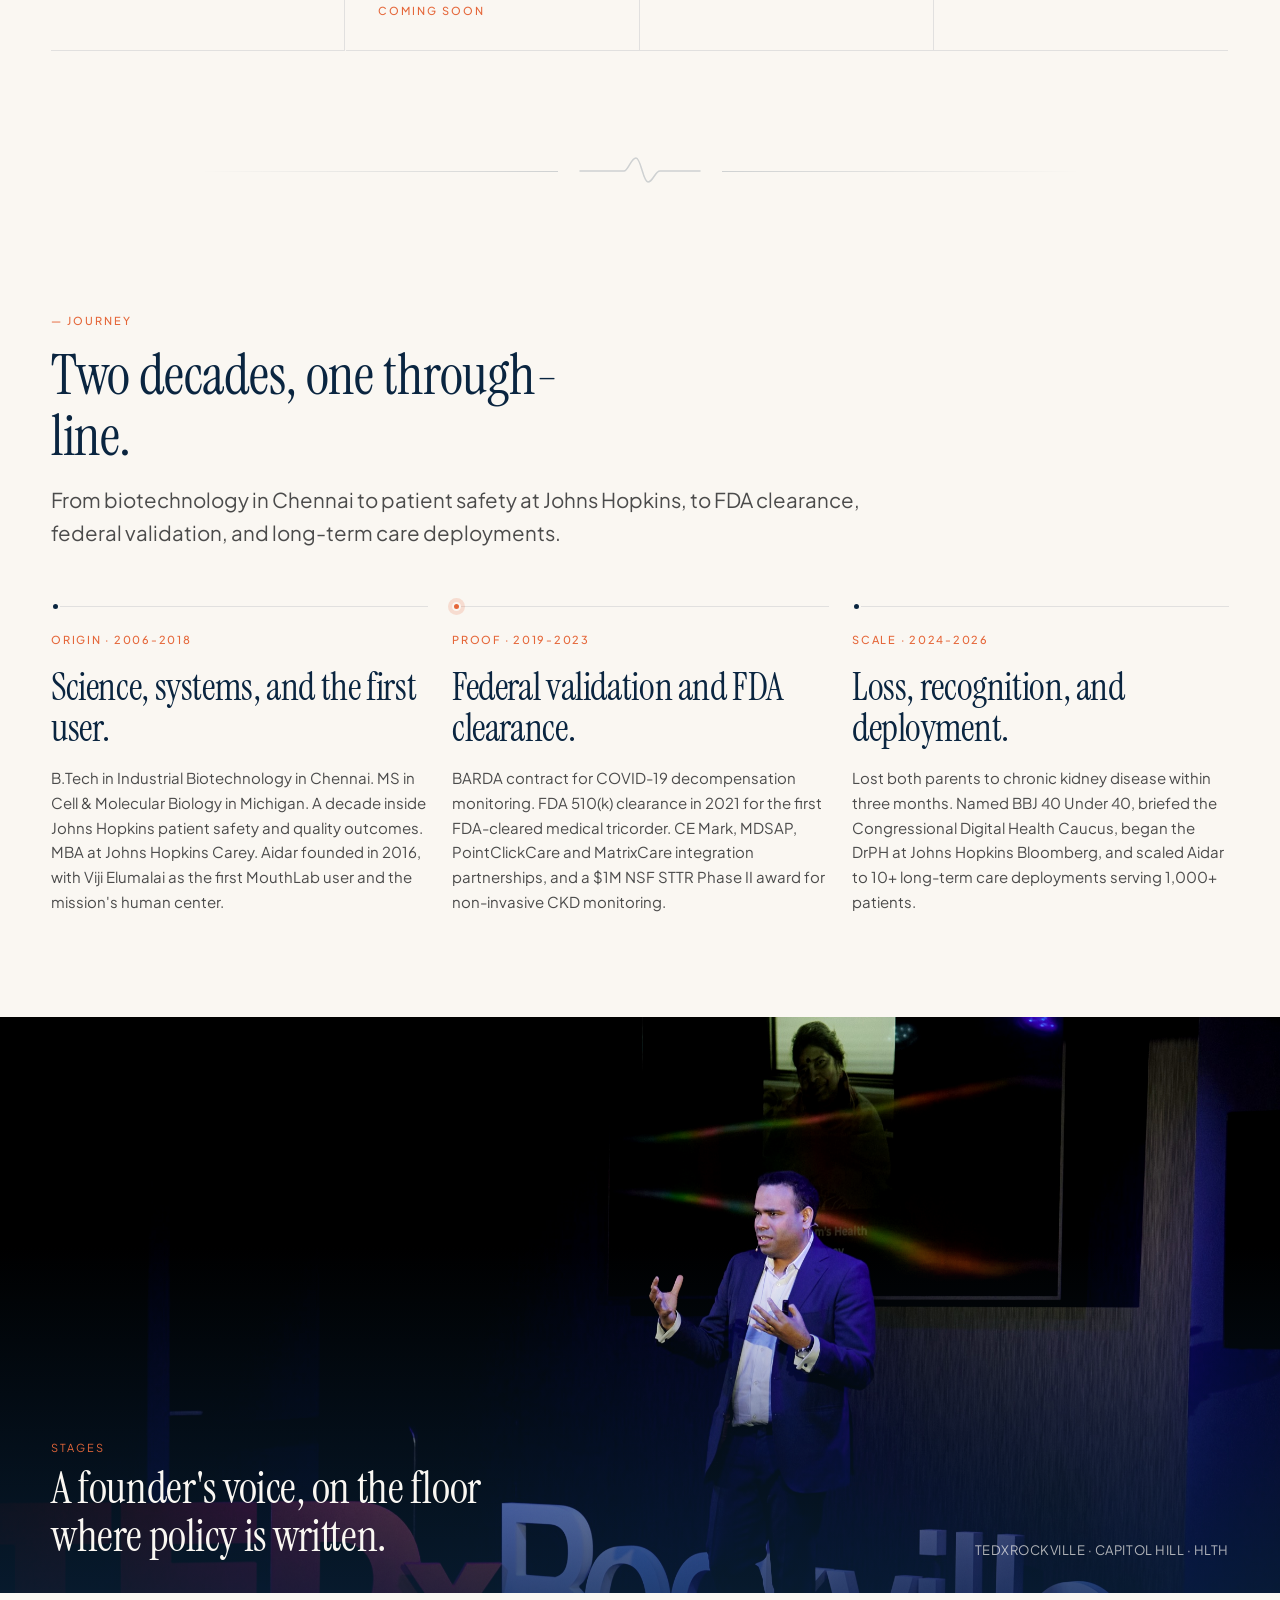
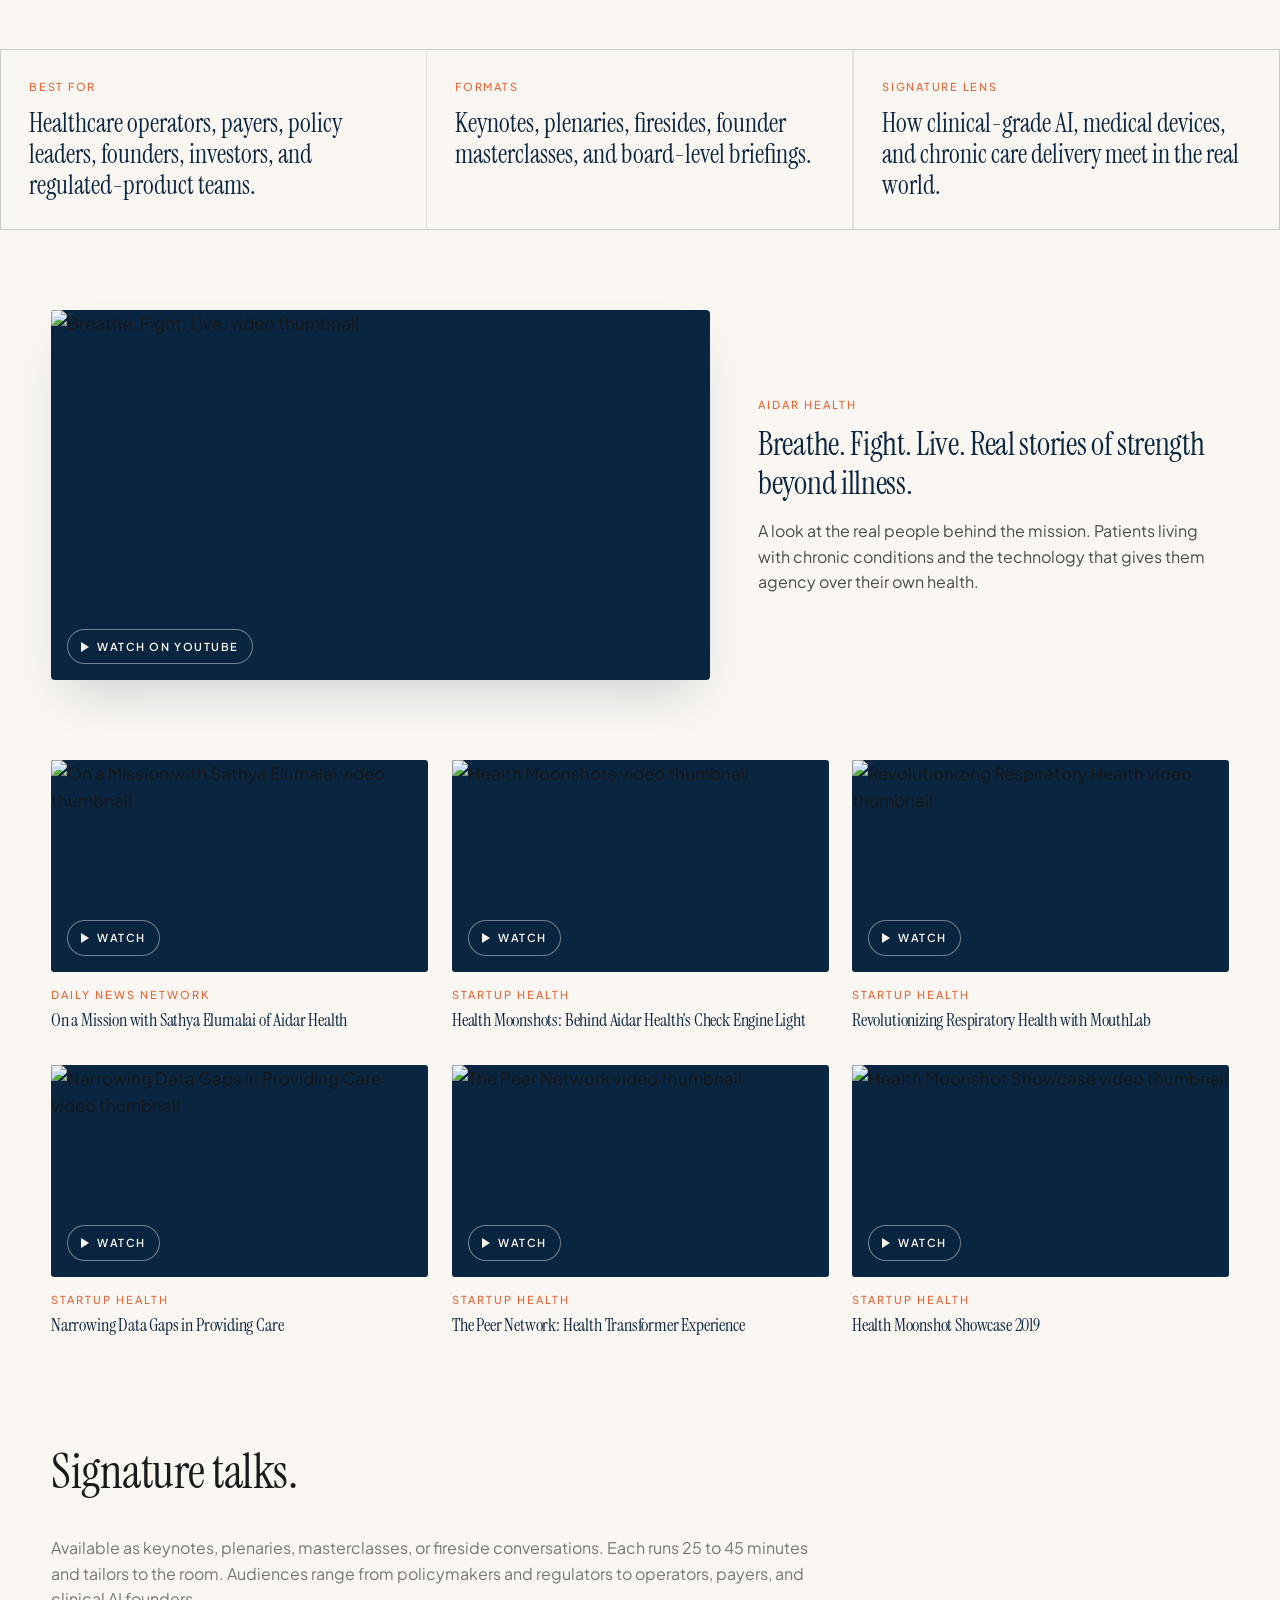
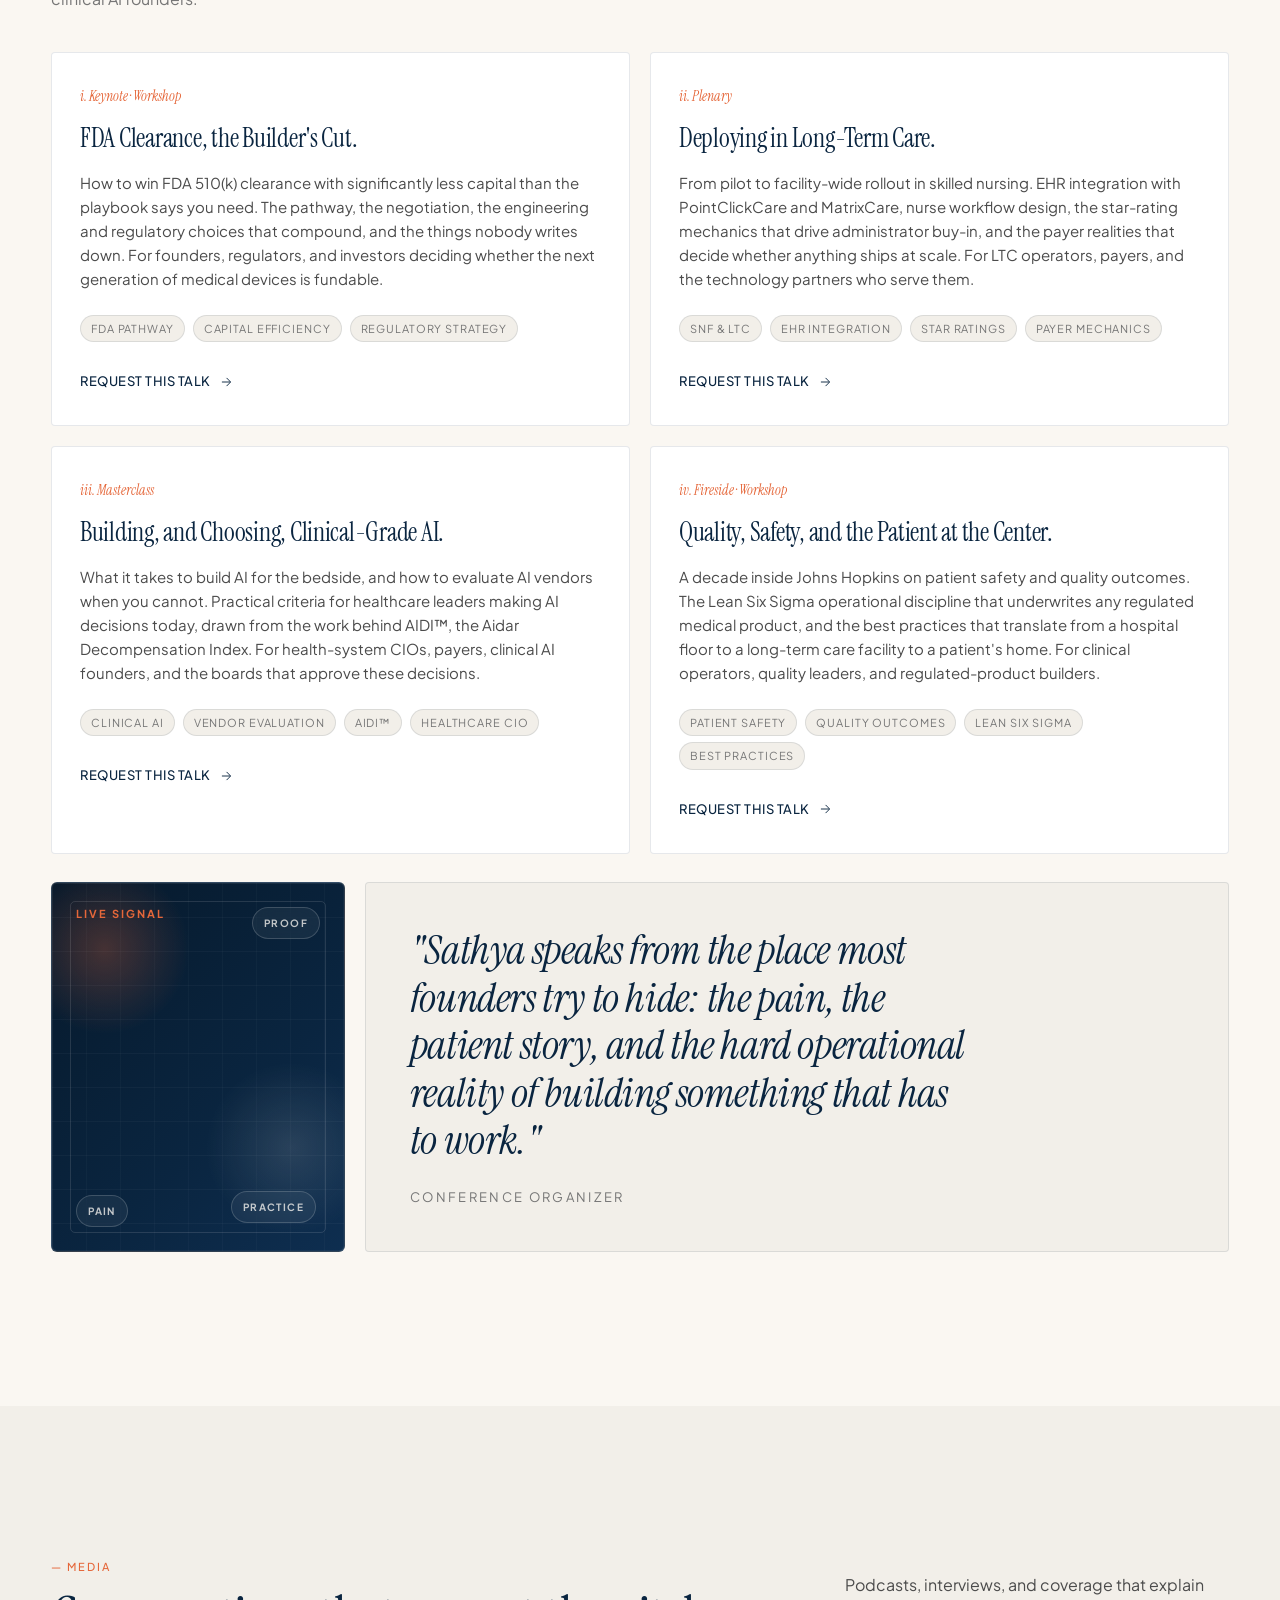
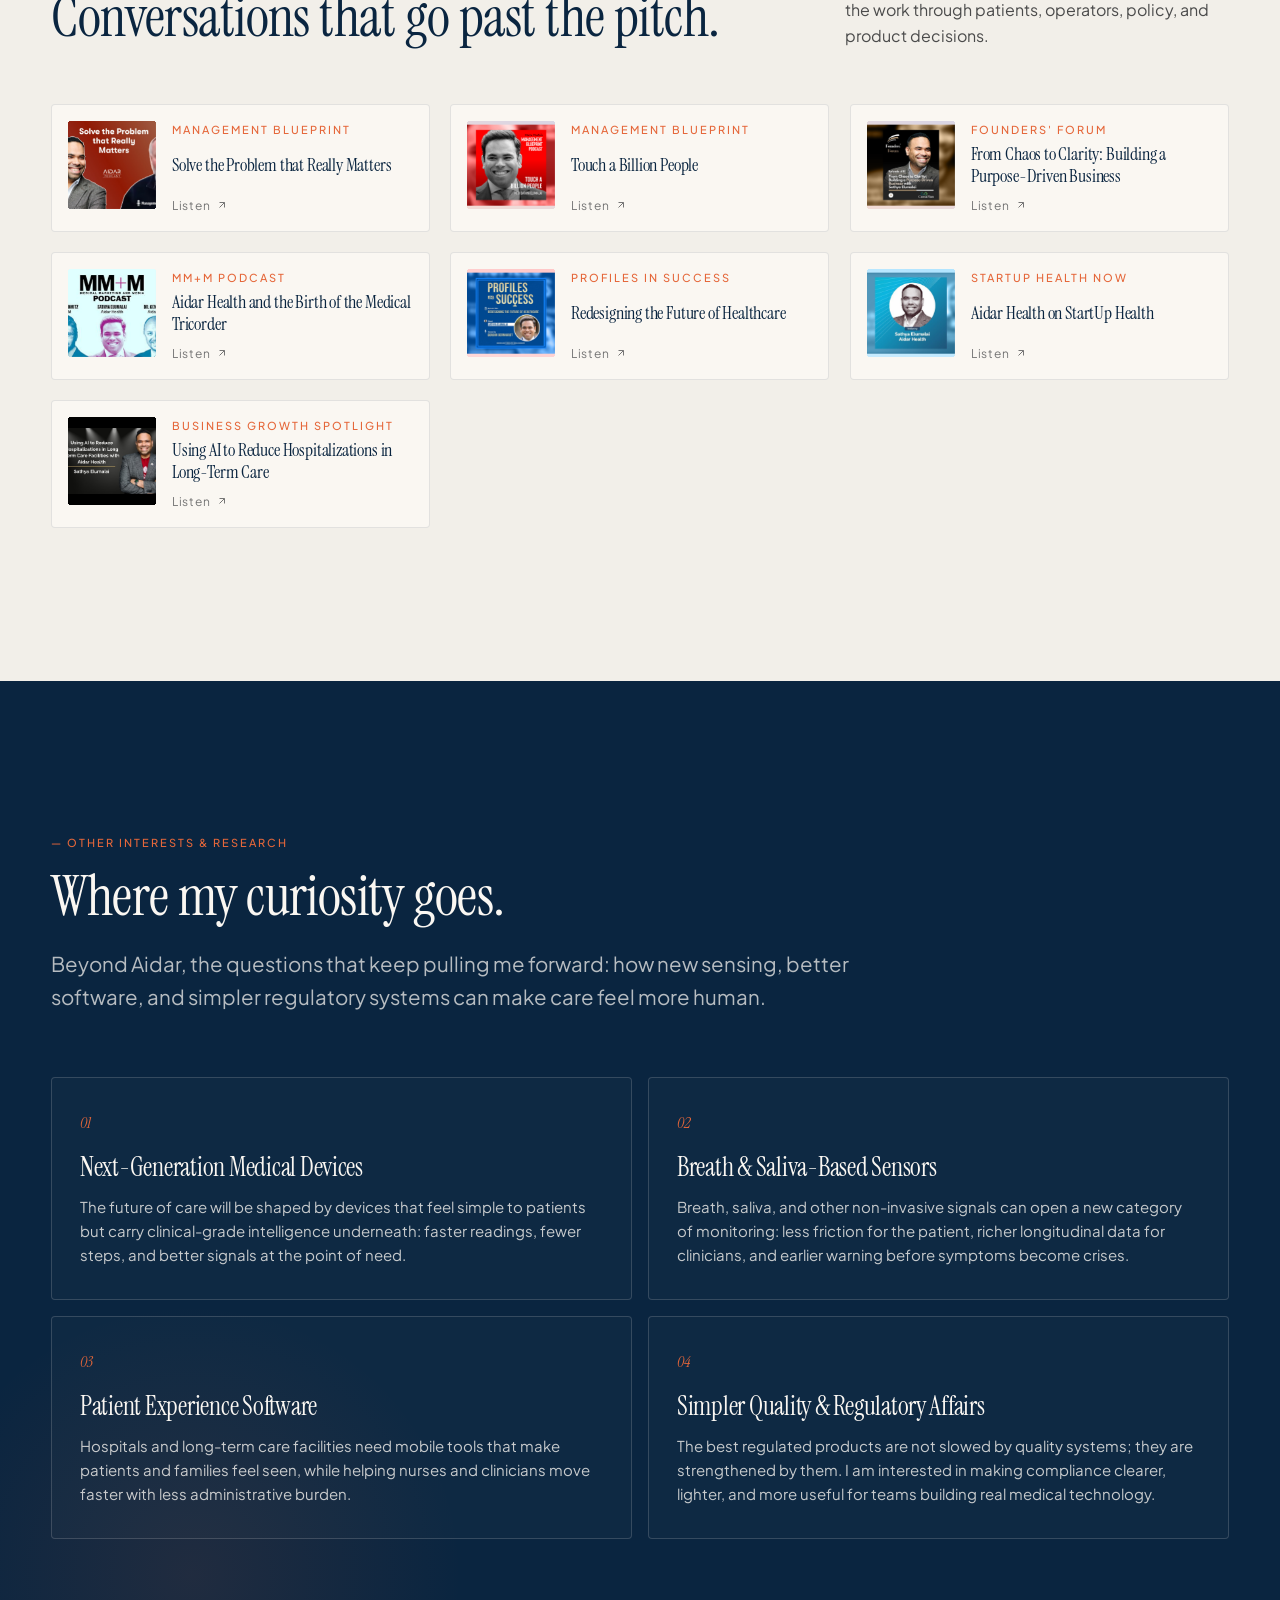
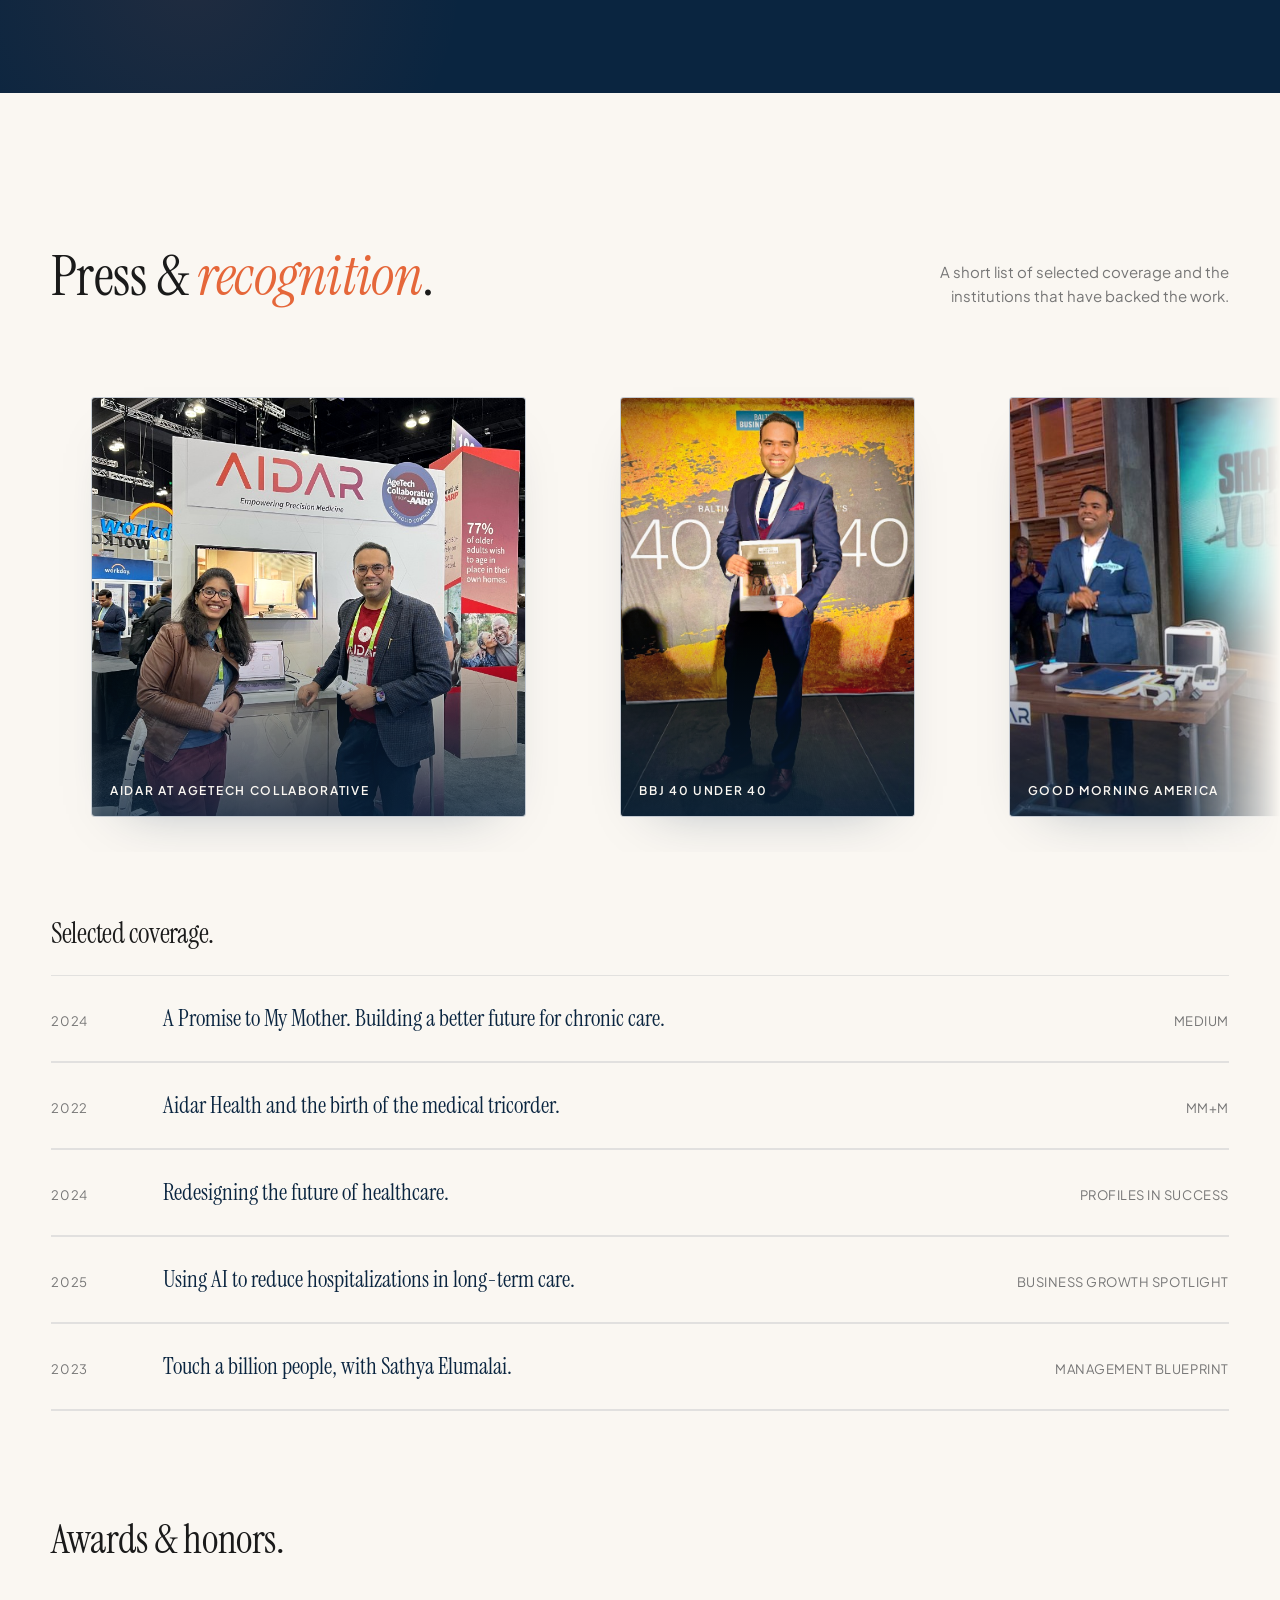
==== commit 16c85512: "Belief footer-only (reword hero meta); add cinematic thesis/creed full-screen moment before Connect " ====
--- a/index.html
+++ b/index.html
@@ -127,7 +127,7 @@
       <div class="hero__meta">
         <div class="hero__meta-label">Why it matters</div>
         <div class="hero__meta-value">
-          Built from a promise to his mother, Viji: make early detection feel less like a luxury and more like a human right.
+          Built from a promise to his mother, Viji: make early detection something every family can count on — not a privilege of the few.
         </div>
       </div>
     </div>
@@ -969,6 +969,17 @@
 <!-- ============================================================
      CONNECT
      ============================================================ -->
+<section class="creed" aria-label="The idea behind the work">
+  <div class="creed__inner">
+    <svg class="creed__beat" viewBox="0 0 124 40" fill="none" focusable="false" aria-hidden="true">
+      <path class="vital-divider__trace" d="M2 20 H46 C50 20 53 7 58 7 C63 7 65 31 70 31 C75 31 77 20 82 20 H122" pathLength="100"/>
+      <path class="vital-divider__beat" d="M2 20 H46 C50 20 53 7 58 7 C63 7 65 31 70 31 C75 31 77 20 82 20 H122" pathLength="100"/>
+    </svg>
+    <blockquote class="creed__quote">Most medical crises don't arrive as crises. They arrive as <em>signals</em> — the ones we've never been able to see in time.</blockquote>
+    <p class="creed__sig">The idea behind MouthLab</p>
+  </div>
+</section>
+
 <section class="connect" id="connect" aria-labelledby="connectTitle">
   <div class="connect__inner">
     <h2 class="connect__title reveal" id="connectTitle">Let's <em>talk</em>.</h2>
--- a/style.css
+++ b/style.css
@@ -2924,3 +2924,39 @@
   .podcast-card__cover img { transition: none; }
 }
 
+/* ============================================================
+   PHASE 3 (impact) — CREED / THESIS full-screen moment
+   ============================================================ */
+.creed {
+  background: var(--anchor);
+  color: var(--bone);
+  padding: clamp(110px, 18vw, 220px) var(--gutter-px);
+  text-align: center;
+  position: relative;
+  overflow: hidden;
+}
+.creed::before {
+  content: "";
+  position: absolute; inset: 0;
+  background: radial-gradient(72% 60% at 50% 2%, rgba(229,103,58,0.12), transparent 68%);
+  pointer-events: none;
+}
+.creed__inner { position: relative; max-width: 1040px; margin-inline: auto; }
+.creed__beat { width: 116px; height: 38px; margin: 0 auto 34px; display: block; overflow: visible; }
+.creed__beat .vital-divider__trace { stroke: rgba(250,247,242,0.22); }
+.creed__quote {
+  font-family: var(--font-display);
+  font-weight: 400;
+  font-size: clamp(34px, 5.4vw, 76px);
+  line-height: 1.08;
+  letter-spacing: -0.015em;
+  color: var(--bone);
+  margin: 0 0 26px;
+}
+.creed__quote em { font-style: italic; color: var(--pulse); }
+.creed__sig {
+  font-family: var(--font-body);
+  font-size: var(--t-micro); letter-spacing: 0.2em; text-transform: uppercase;
+  color: rgba(250,247,242,0.55); font-weight: 600;
+}
+
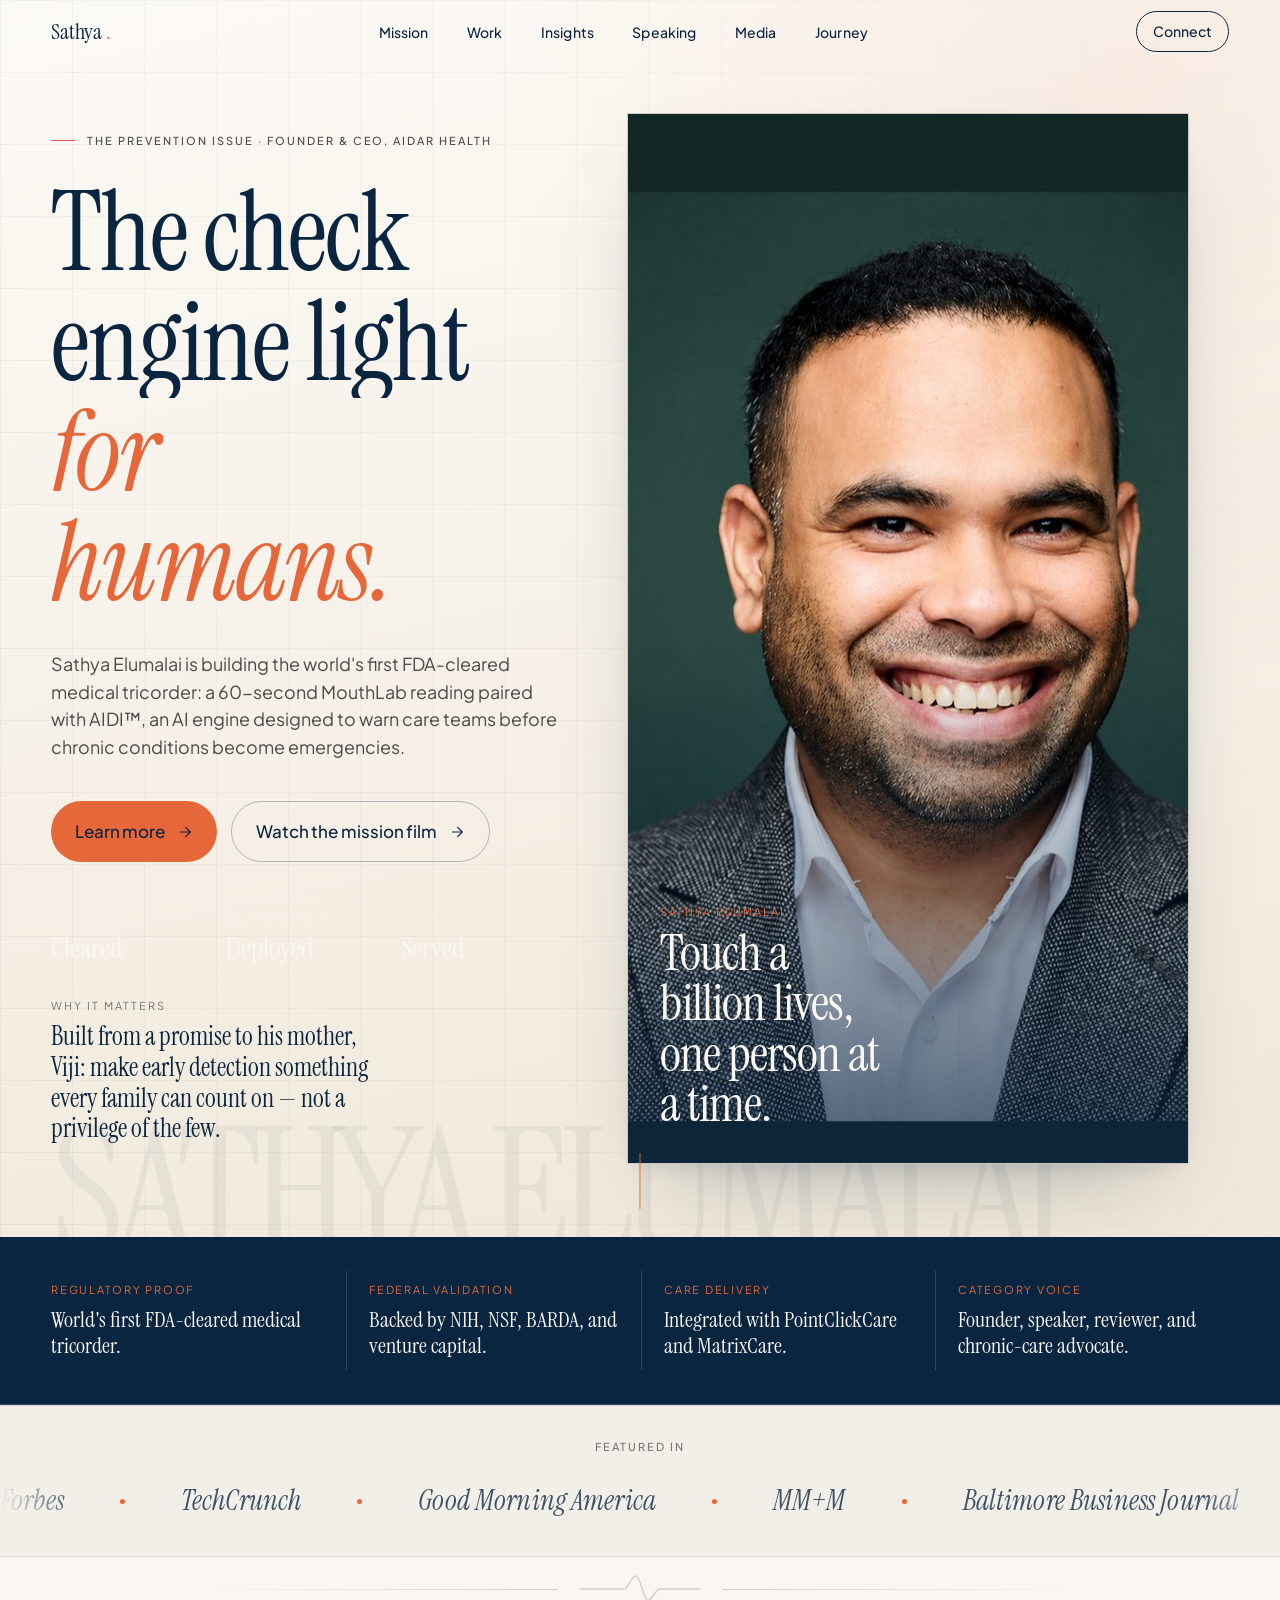
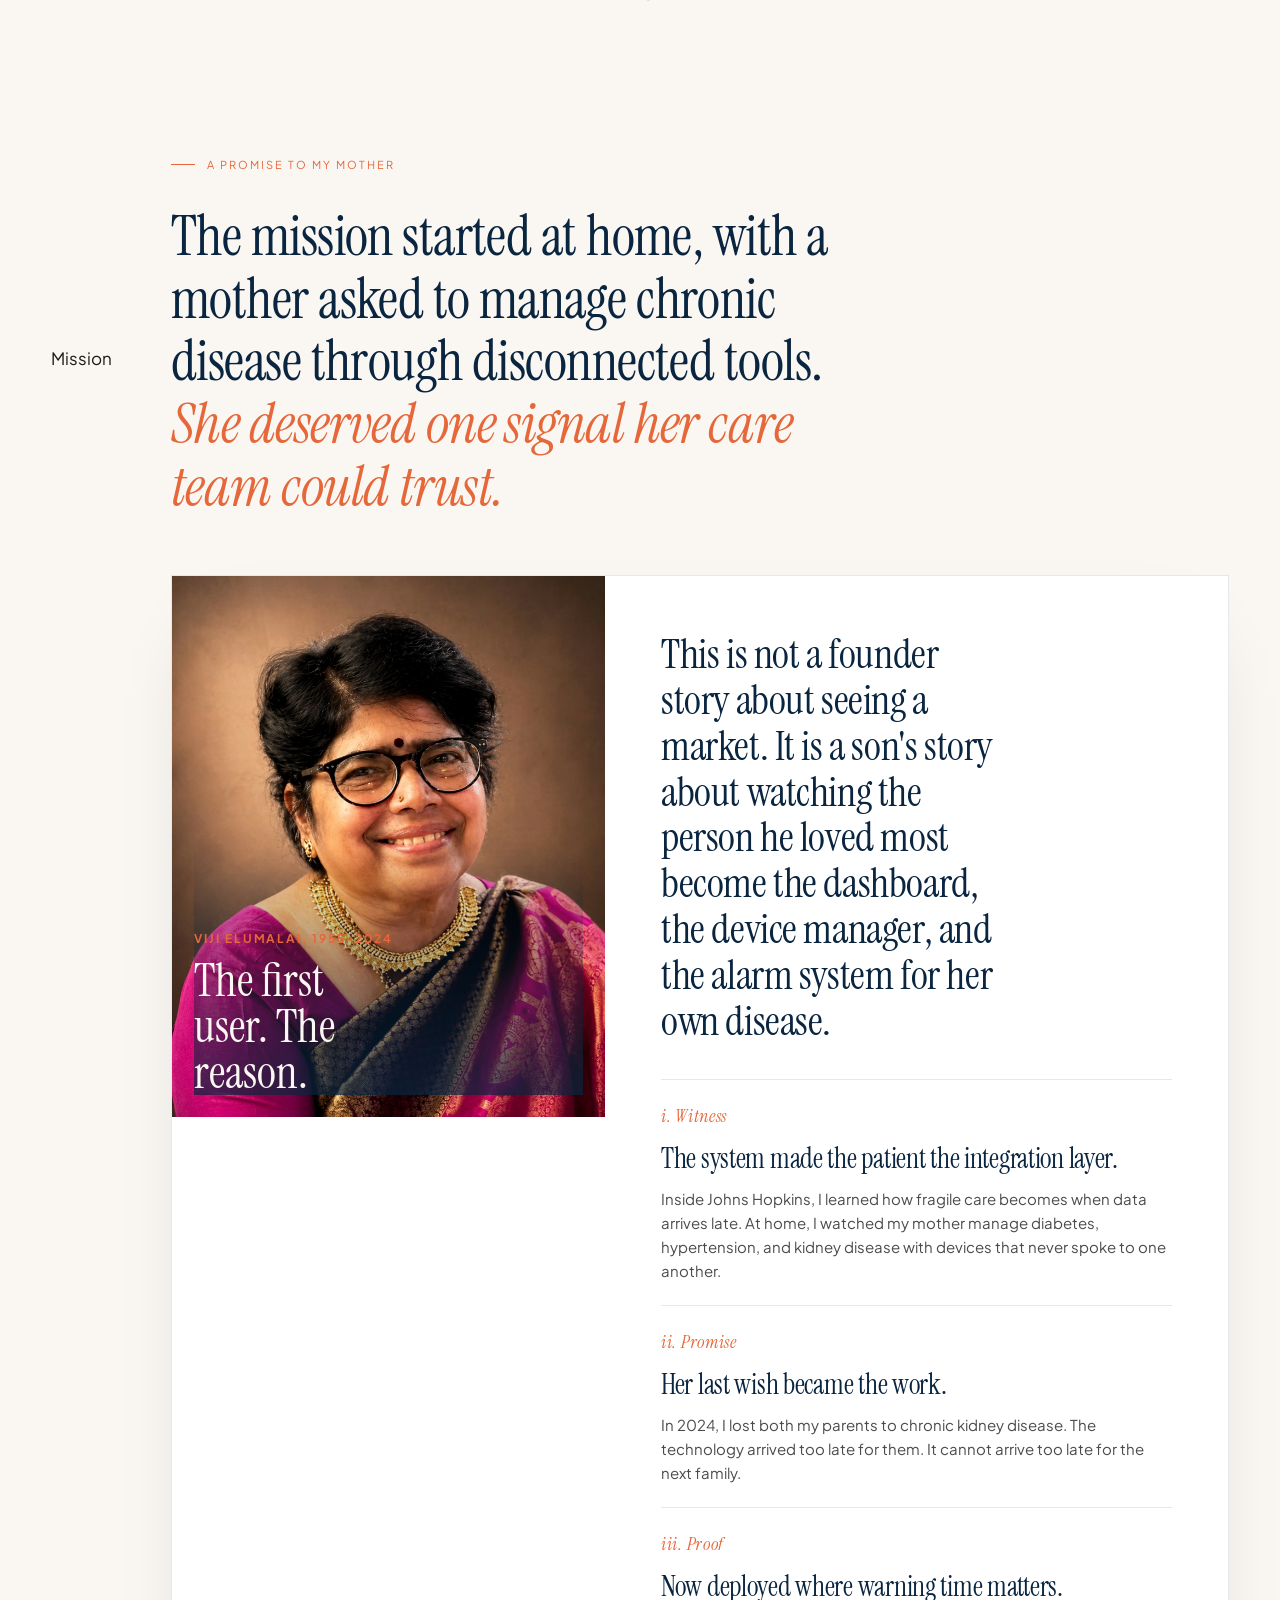
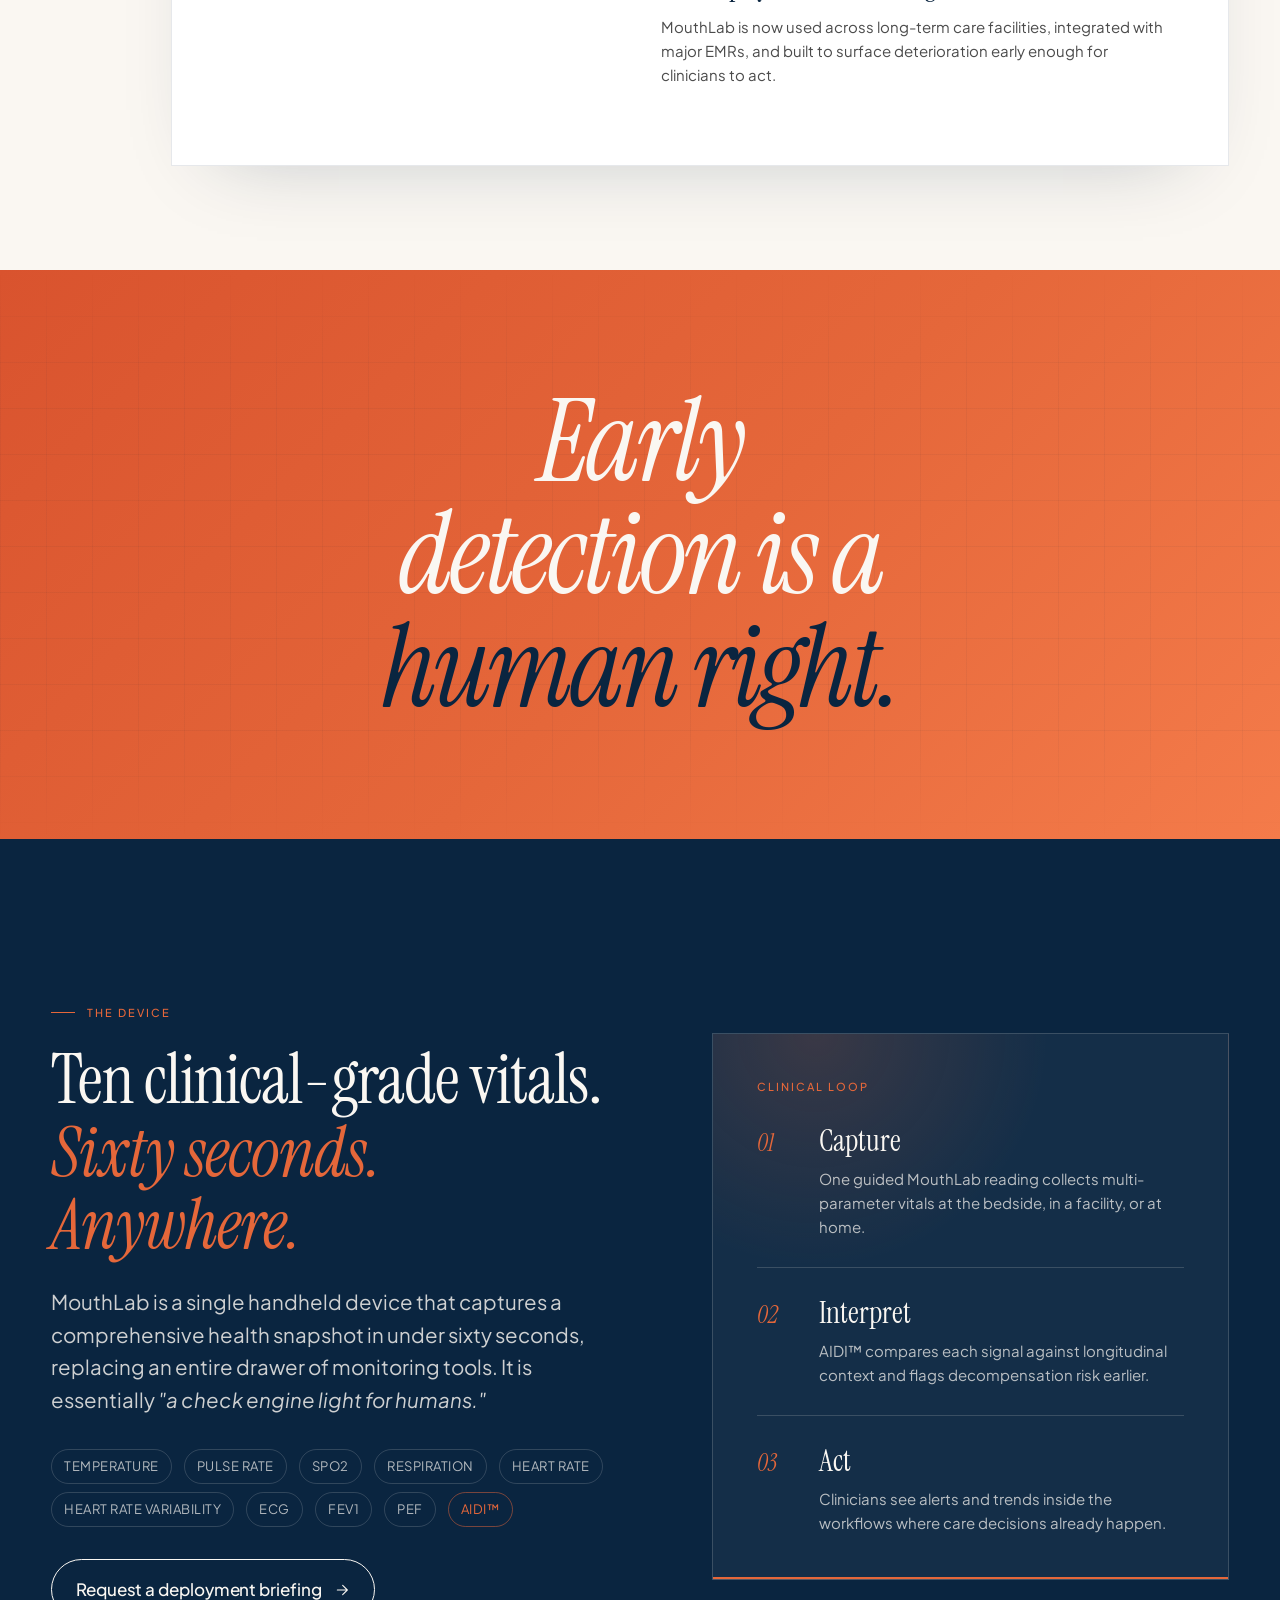
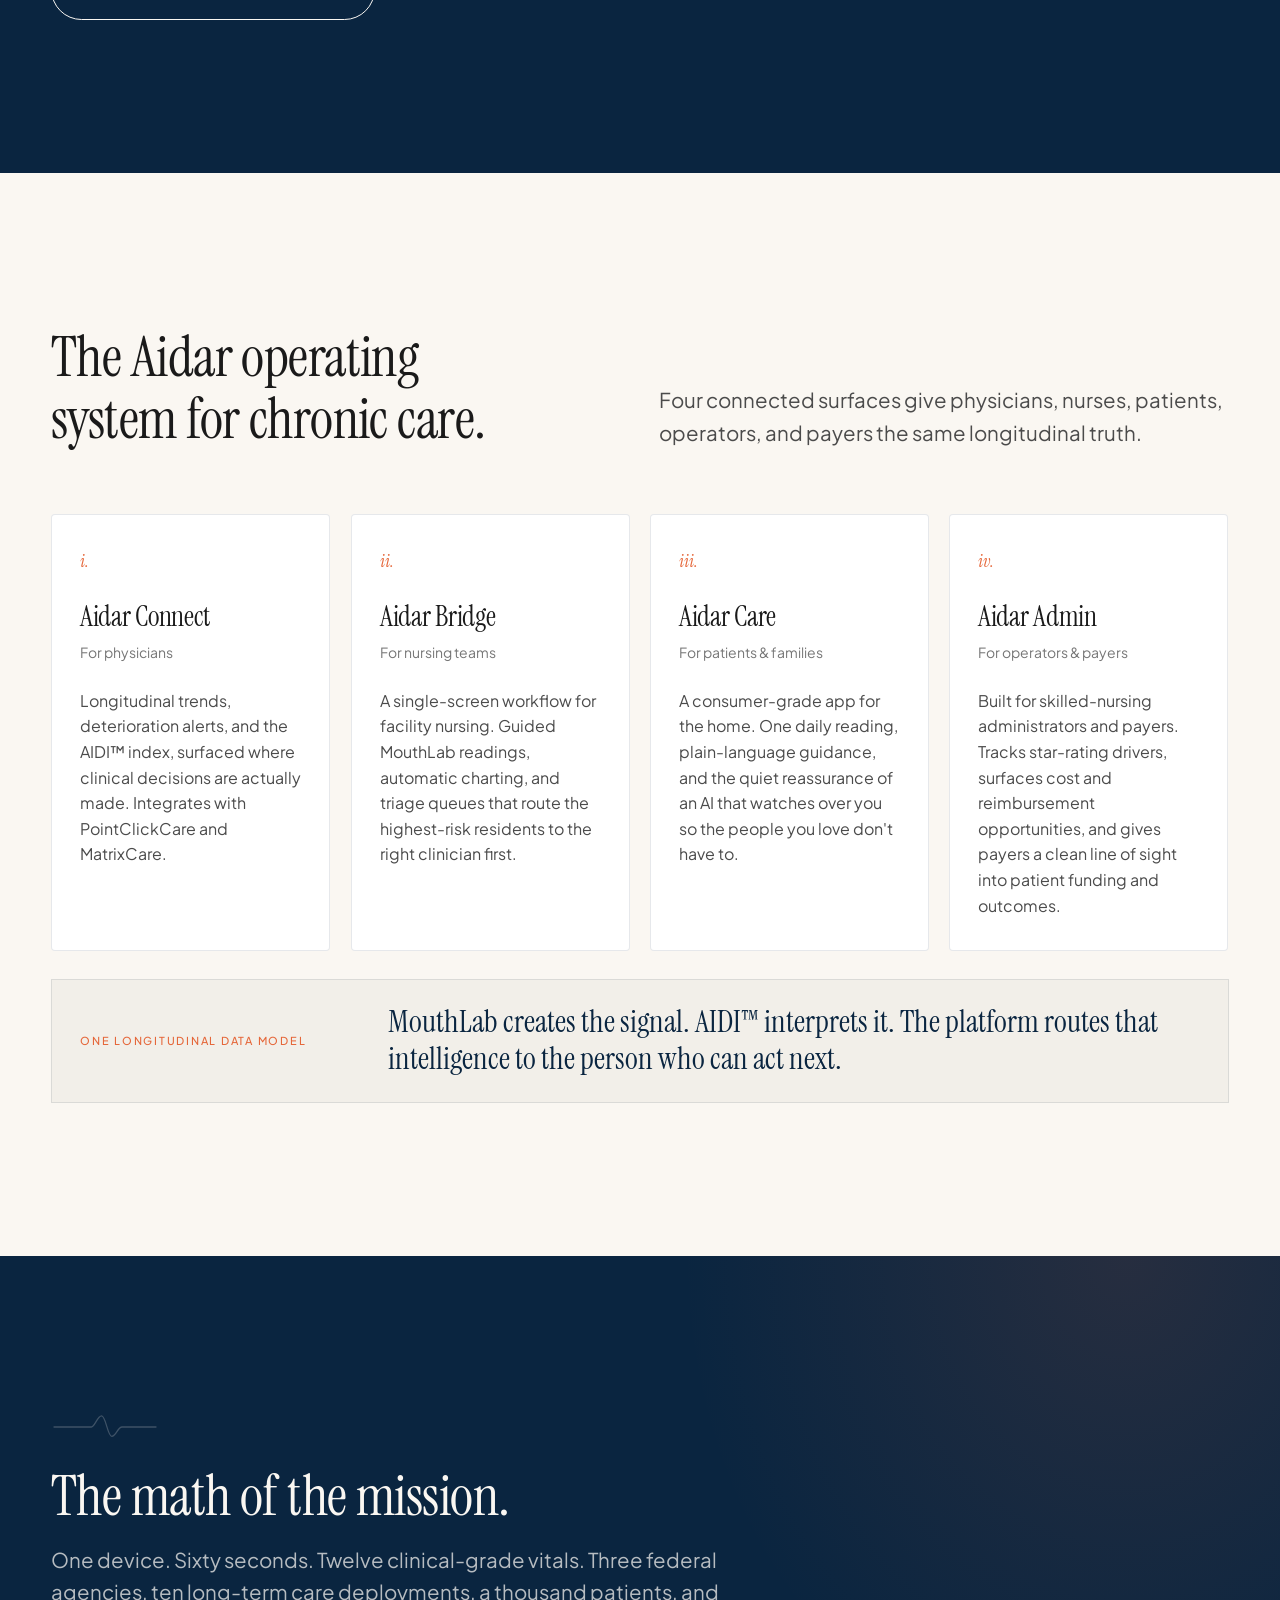
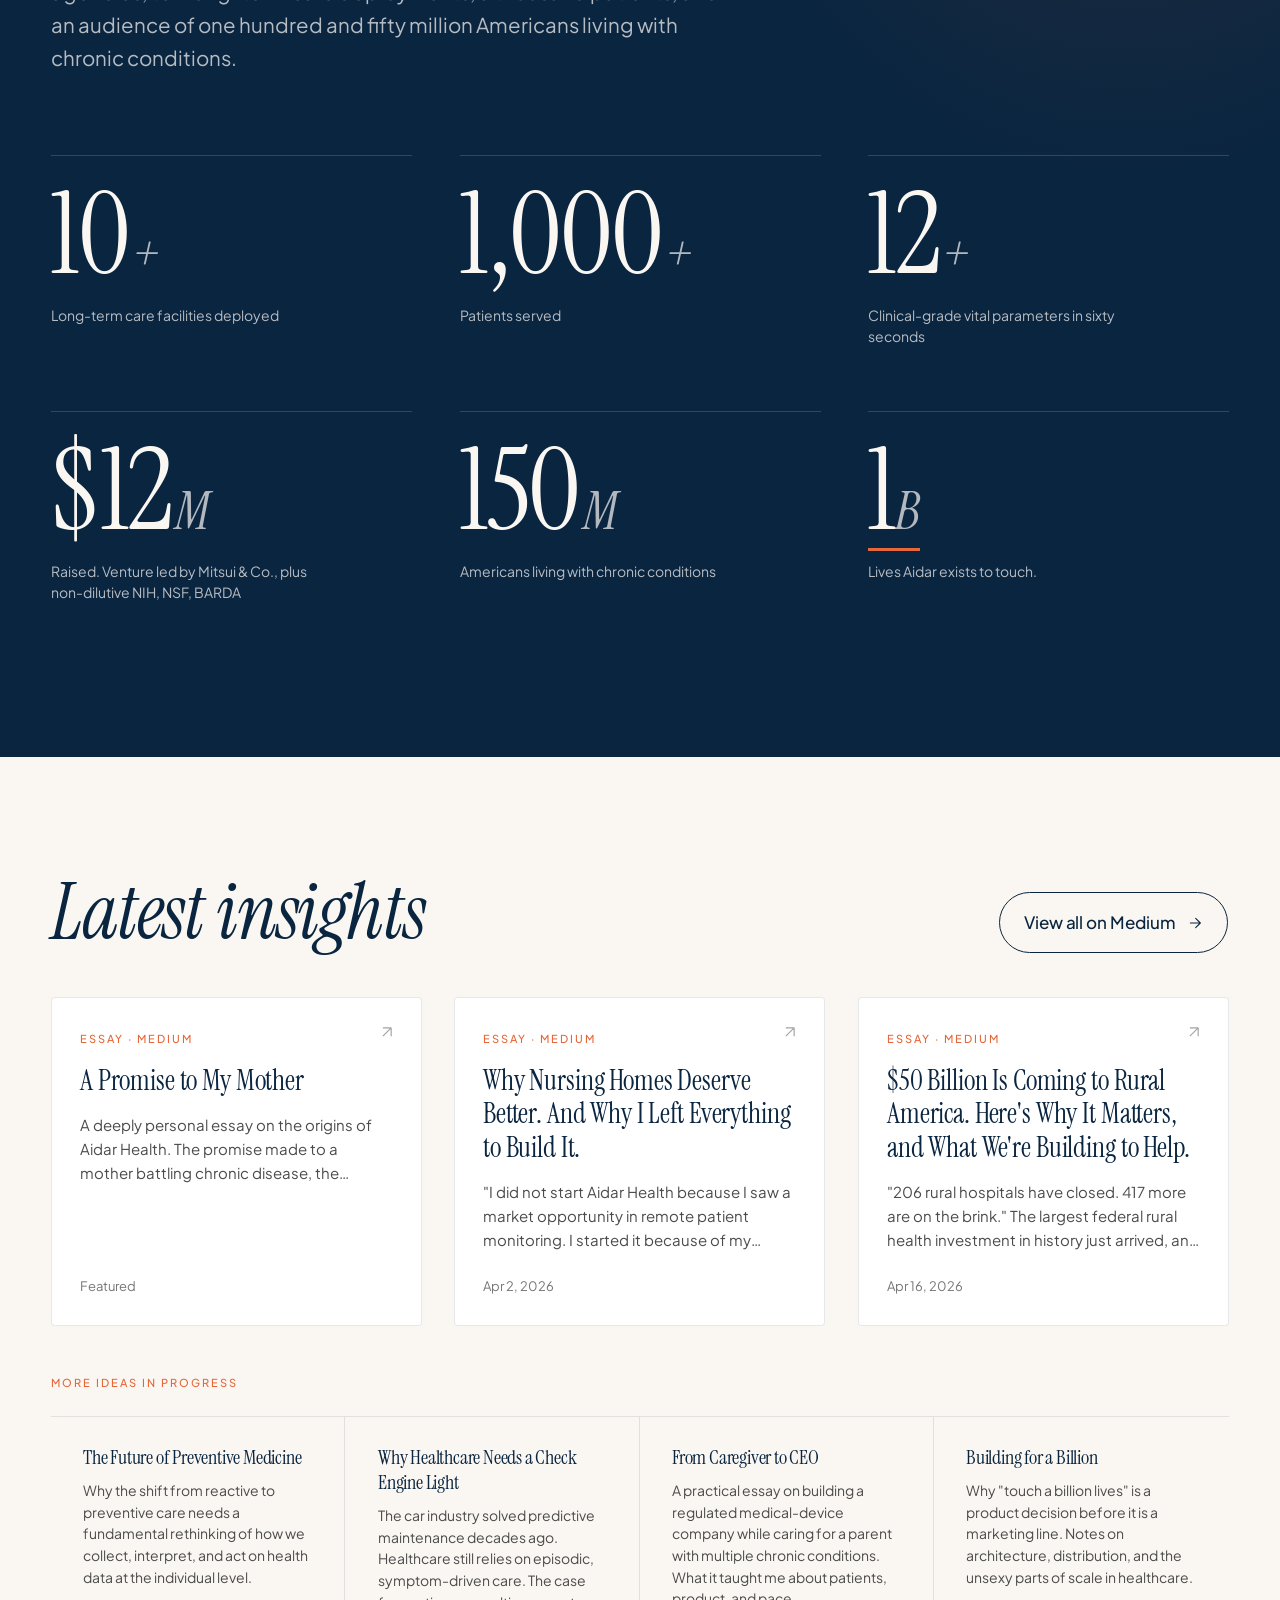
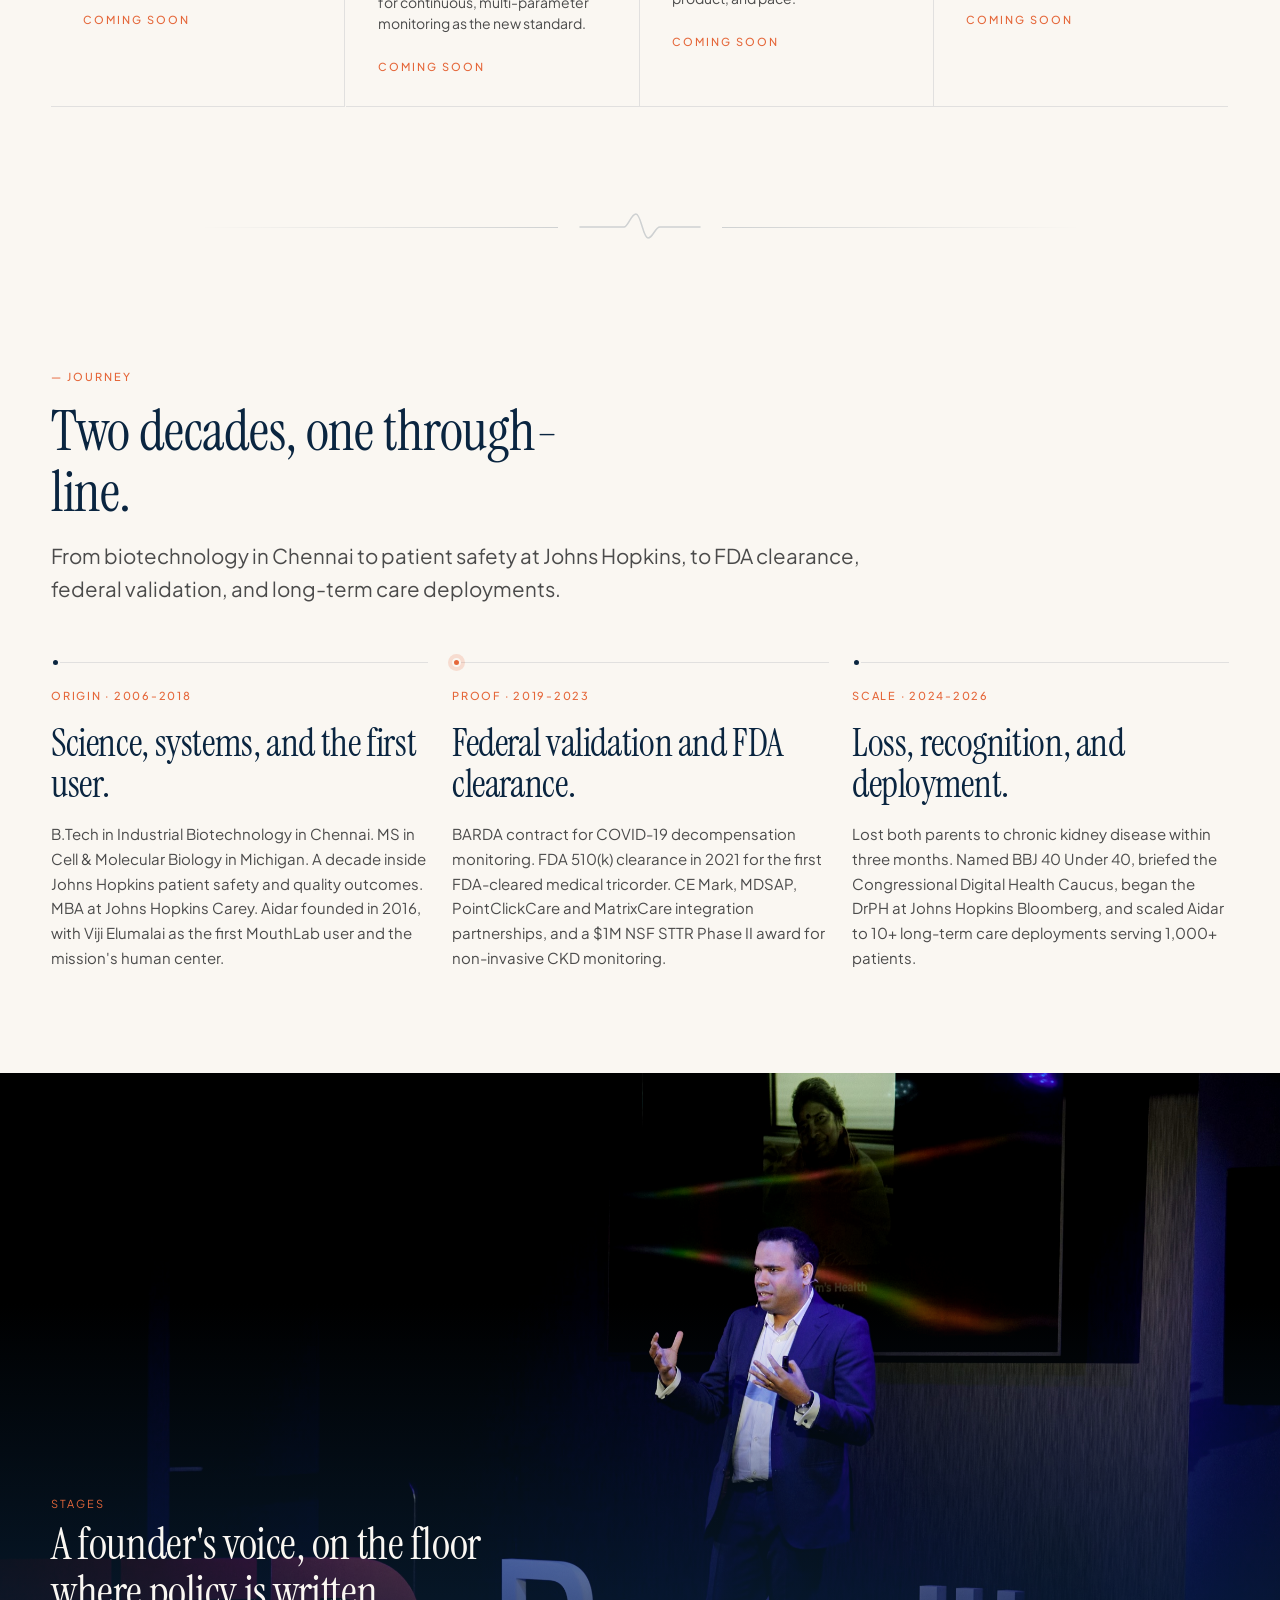
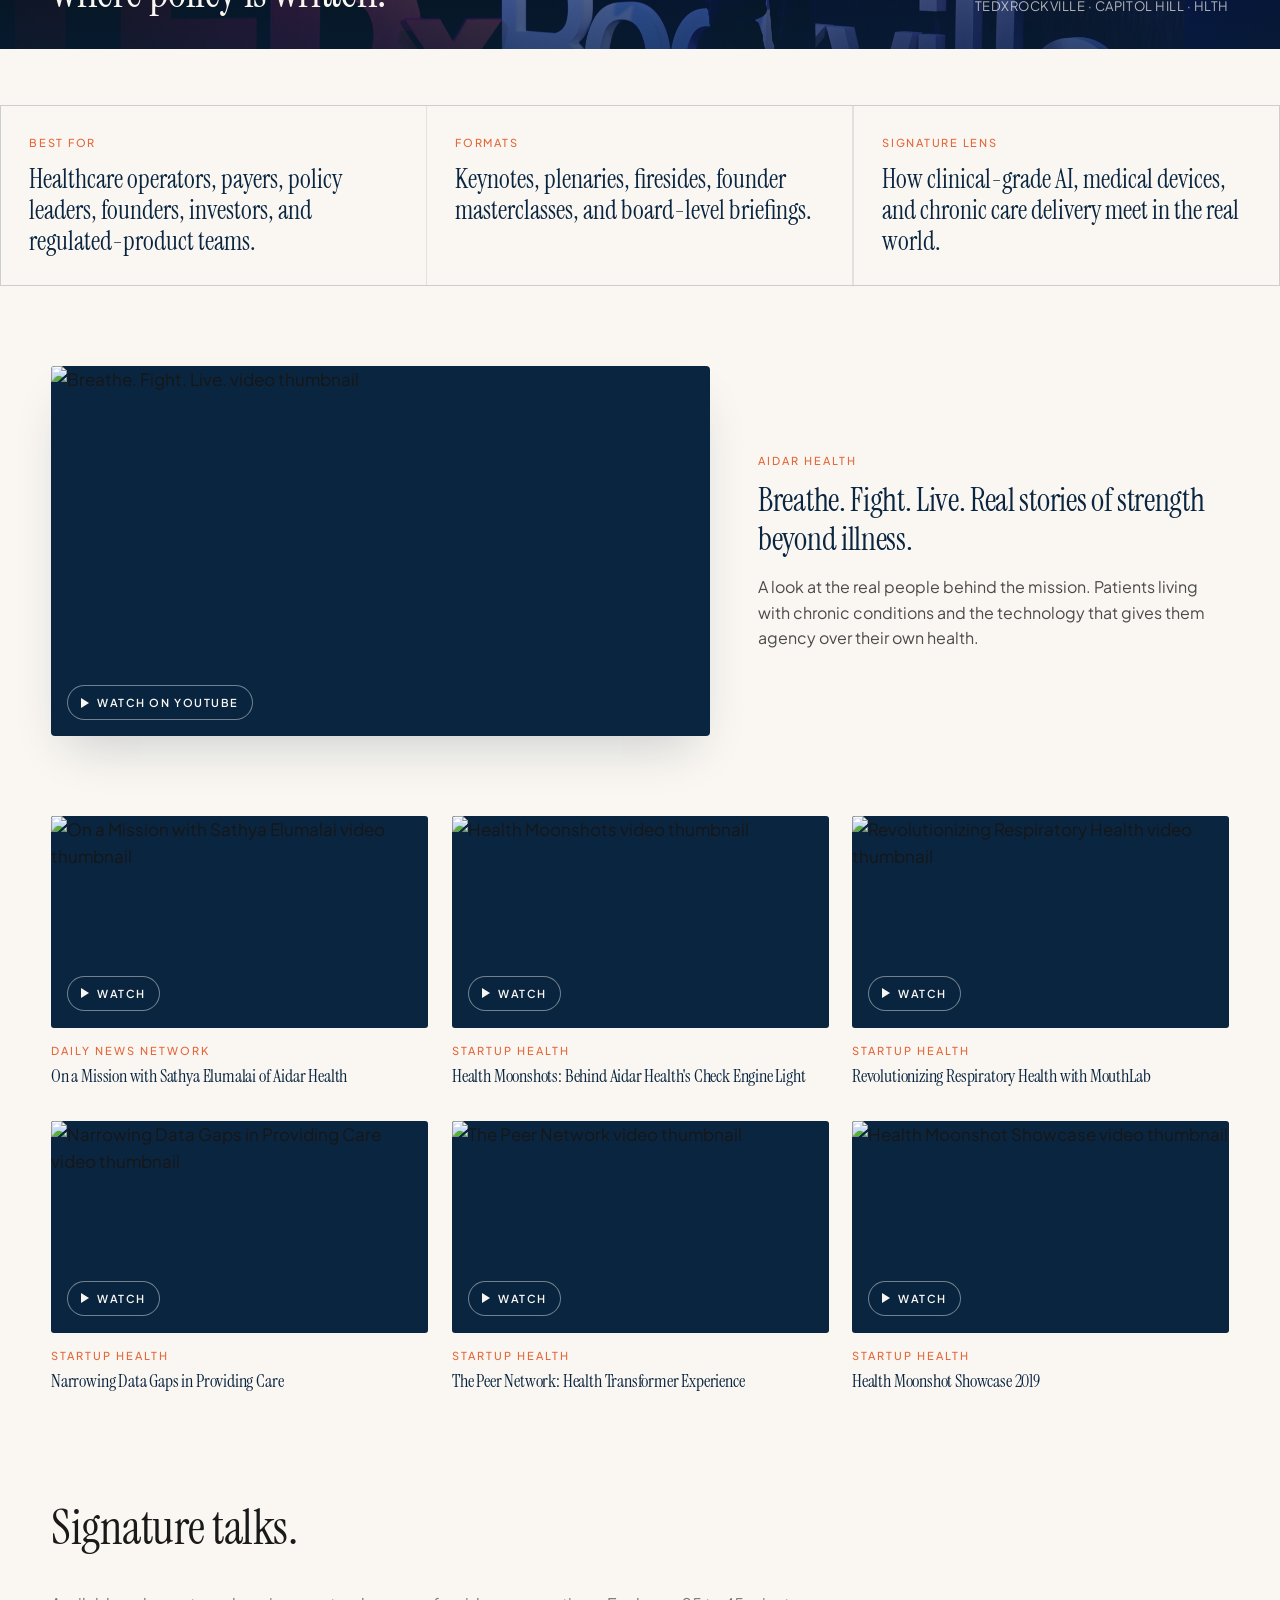
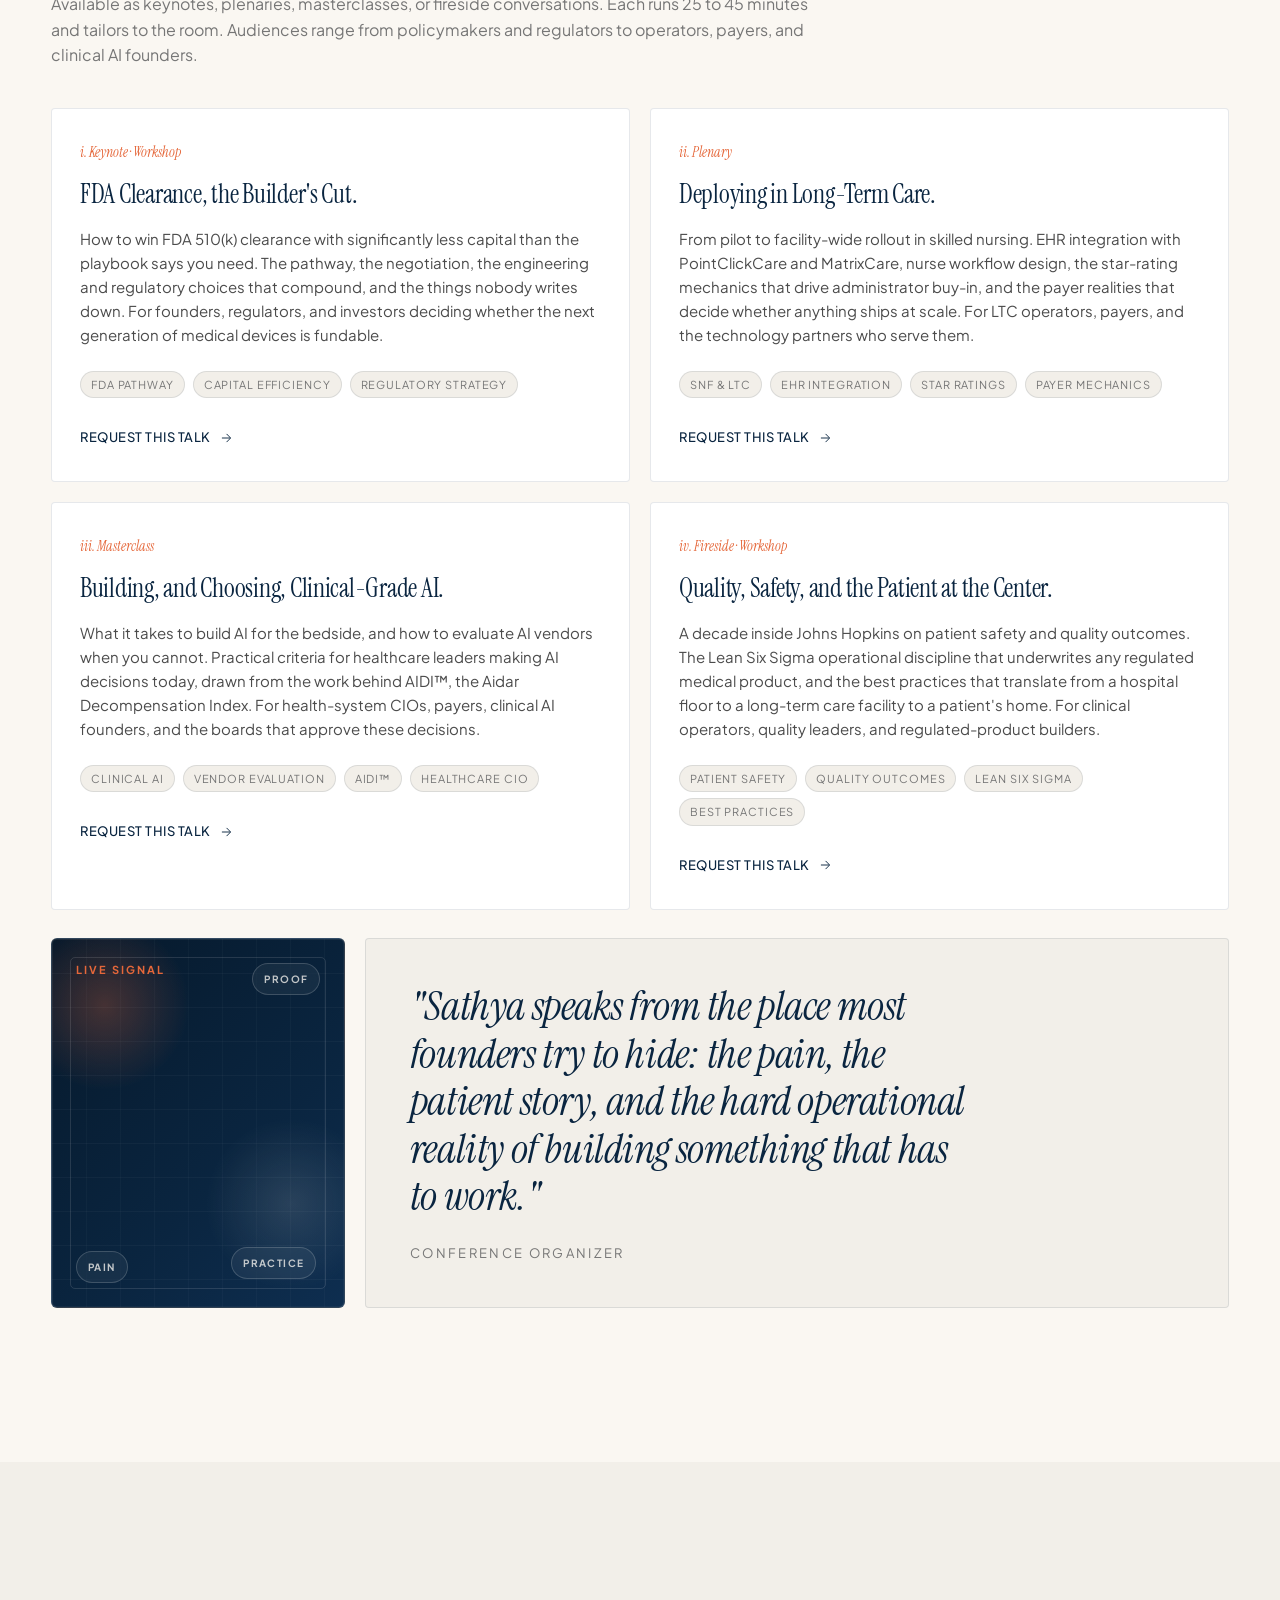
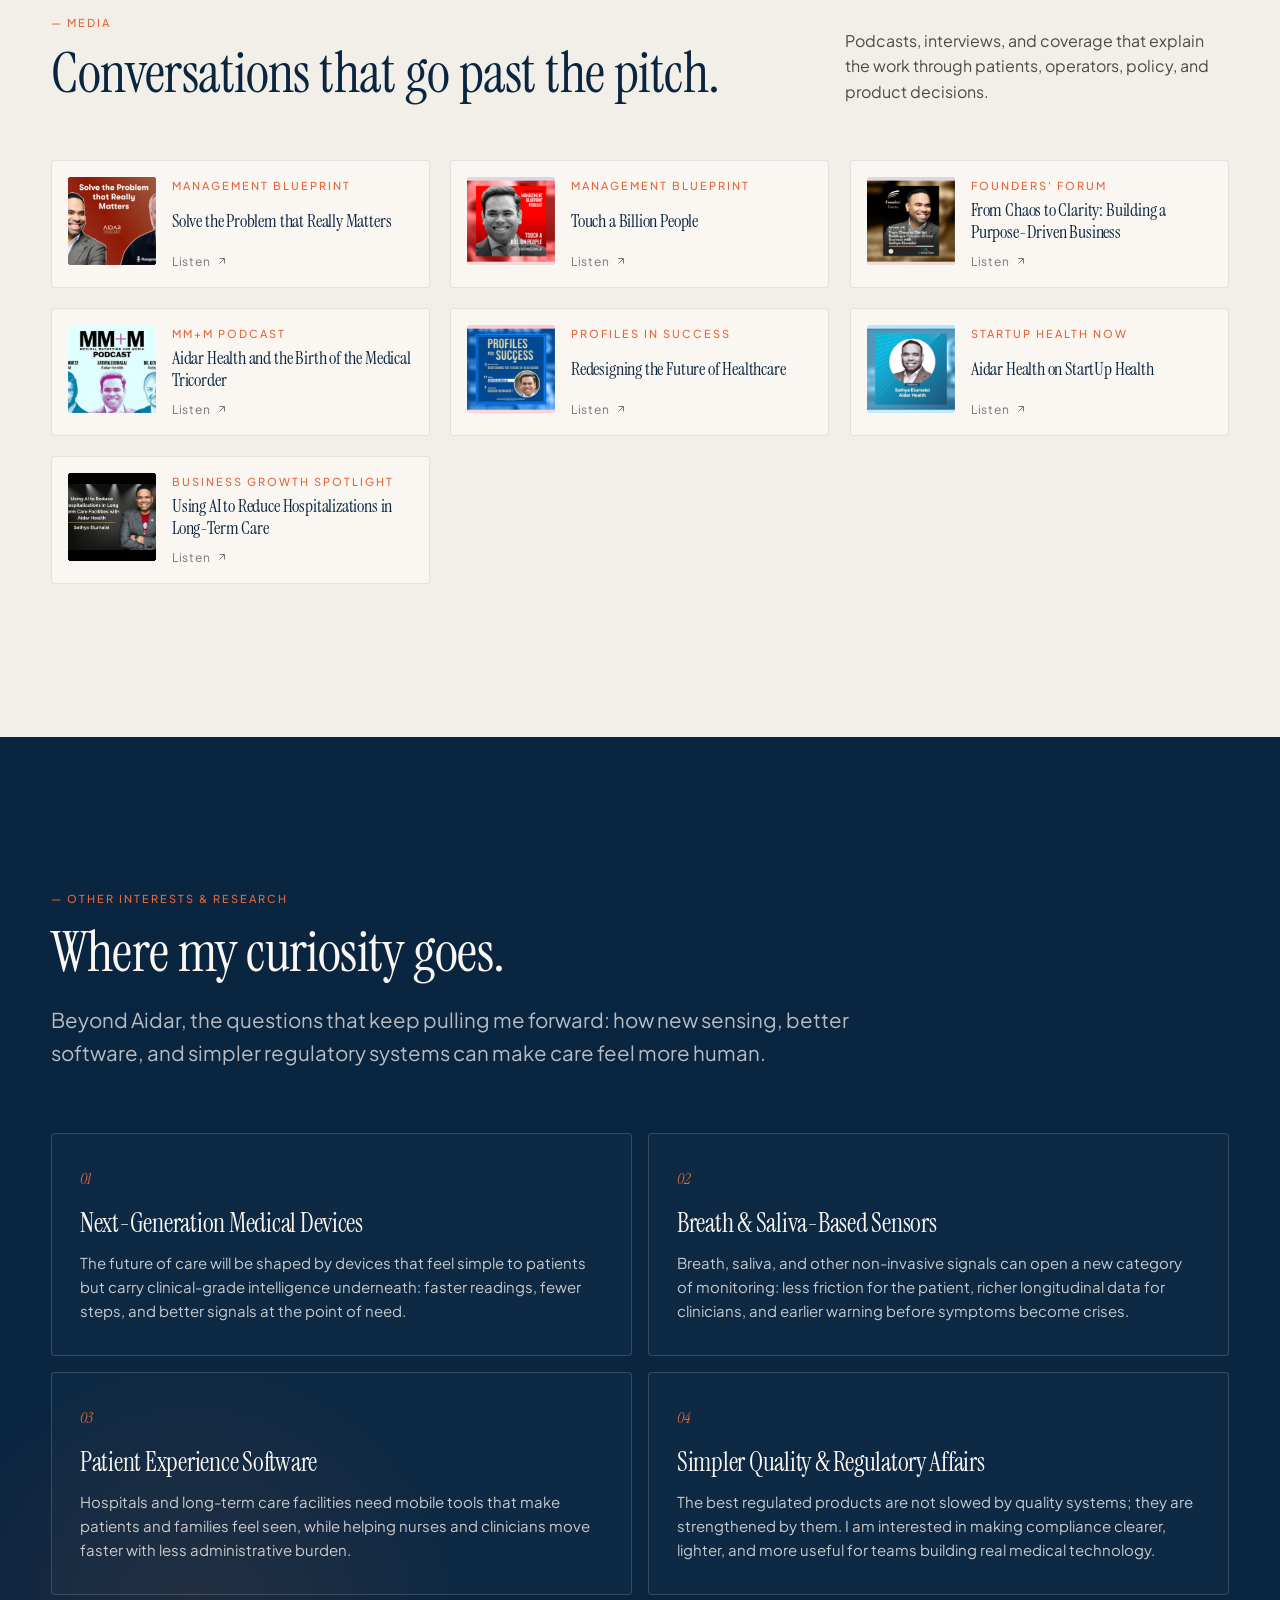
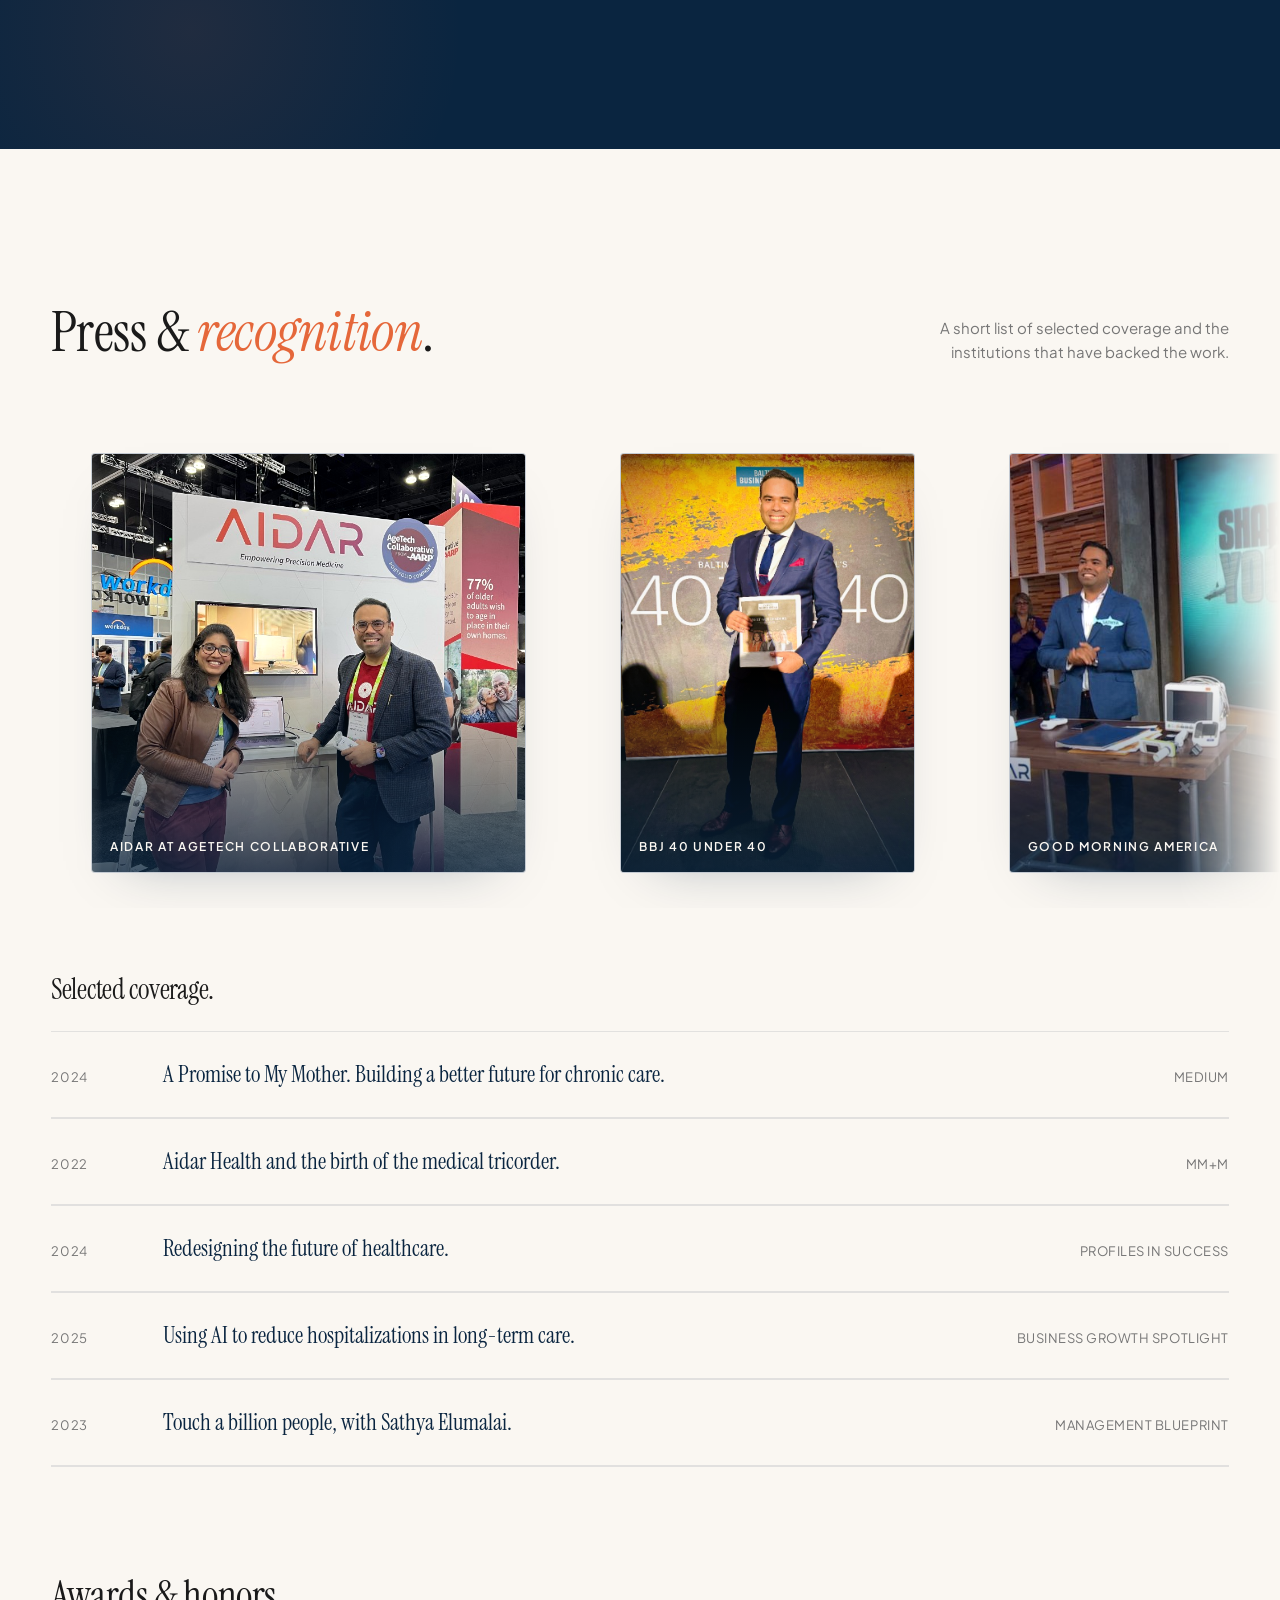
==== commit 65c320d6: "Impact: elevate stats band (heartbeat motif + warm pulse glow) instead of duplicating existing numbe" ====
--- a/index.html
+++ b/index.html
@@ -381,6 +381,10 @@
 <section class="work-numbers" aria-labelledby="numbersTitle">
   <div class="work-numbers__inner">
     <div class="work-numbers__head reveal">
+      <svg class="numbers-beat" viewBox="0 0 124 40" fill="none" focusable="false" aria-hidden="true">
+        <path class="vital-divider__trace" d="M2 20 H46 C50 20 53 7 58 7 C63 7 65 31 70 31 C75 31 77 20 82 20 H122" pathLength="100"/>
+        <path class="vital-divider__beat" d="M2 20 H46 C50 20 53 7 58 7 C63 7 65 31 70 31 C75 31 77 20 82 20 H122" pathLength="100"/>
+      </svg>
       <h2 id="numbersTitle">The math of the mission.</h2>
       <p>One device. Sixty seconds. Twelve clinical-grade vitals. Three federal agencies, ten long-term care deployments, a thousand patients, and an audience of one hundred and fifty million Americans living with chronic conditions.</p>
     </div>
--- a/style.css
+++ b/style.css
@@ -2960,3 +2960,17 @@
   color: rgba(250,247,242,0.55); font-weight: 600;
 }
 
+/* ============================================================
+   PHASE 3 (impact) — elevate the "math of the mission" stats band
+   ============================================================ */
+.work-numbers { position: relative; }
+.work-numbers::before {
+  content: "";
+  position: absolute; inset: 0;
+  background: radial-gradient(58% 80% at 88% 0%, rgba(229,103,58,0.13), transparent 60%);
+  pointer-events: none;
+}
+.work-numbers__inner { position: relative; z-index: 1; }
+.numbers-beat { width: 108px; height: 34px; display: block; margin-bottom: 22px; overflow: visible; }
+.numbers-beat .vital-divider__trace { stroke: rgba(250,247,242,0.22); }
+
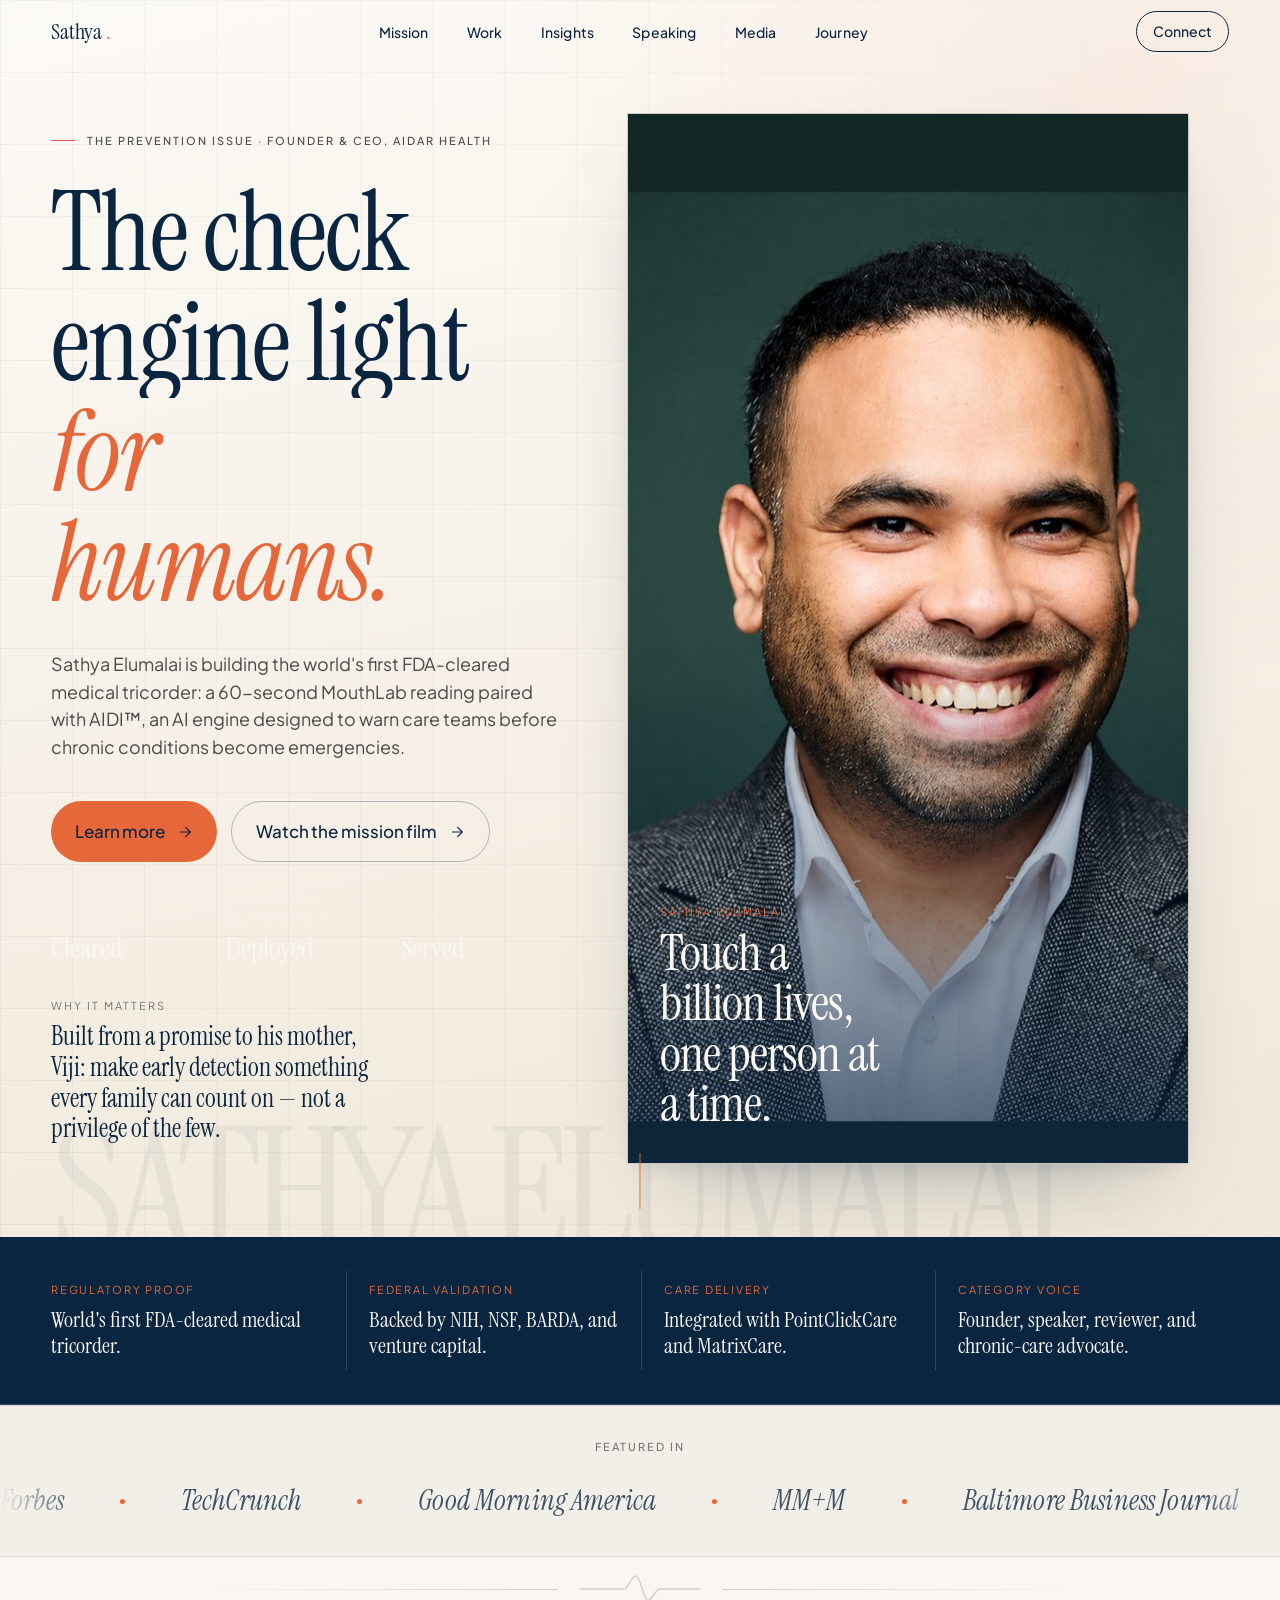
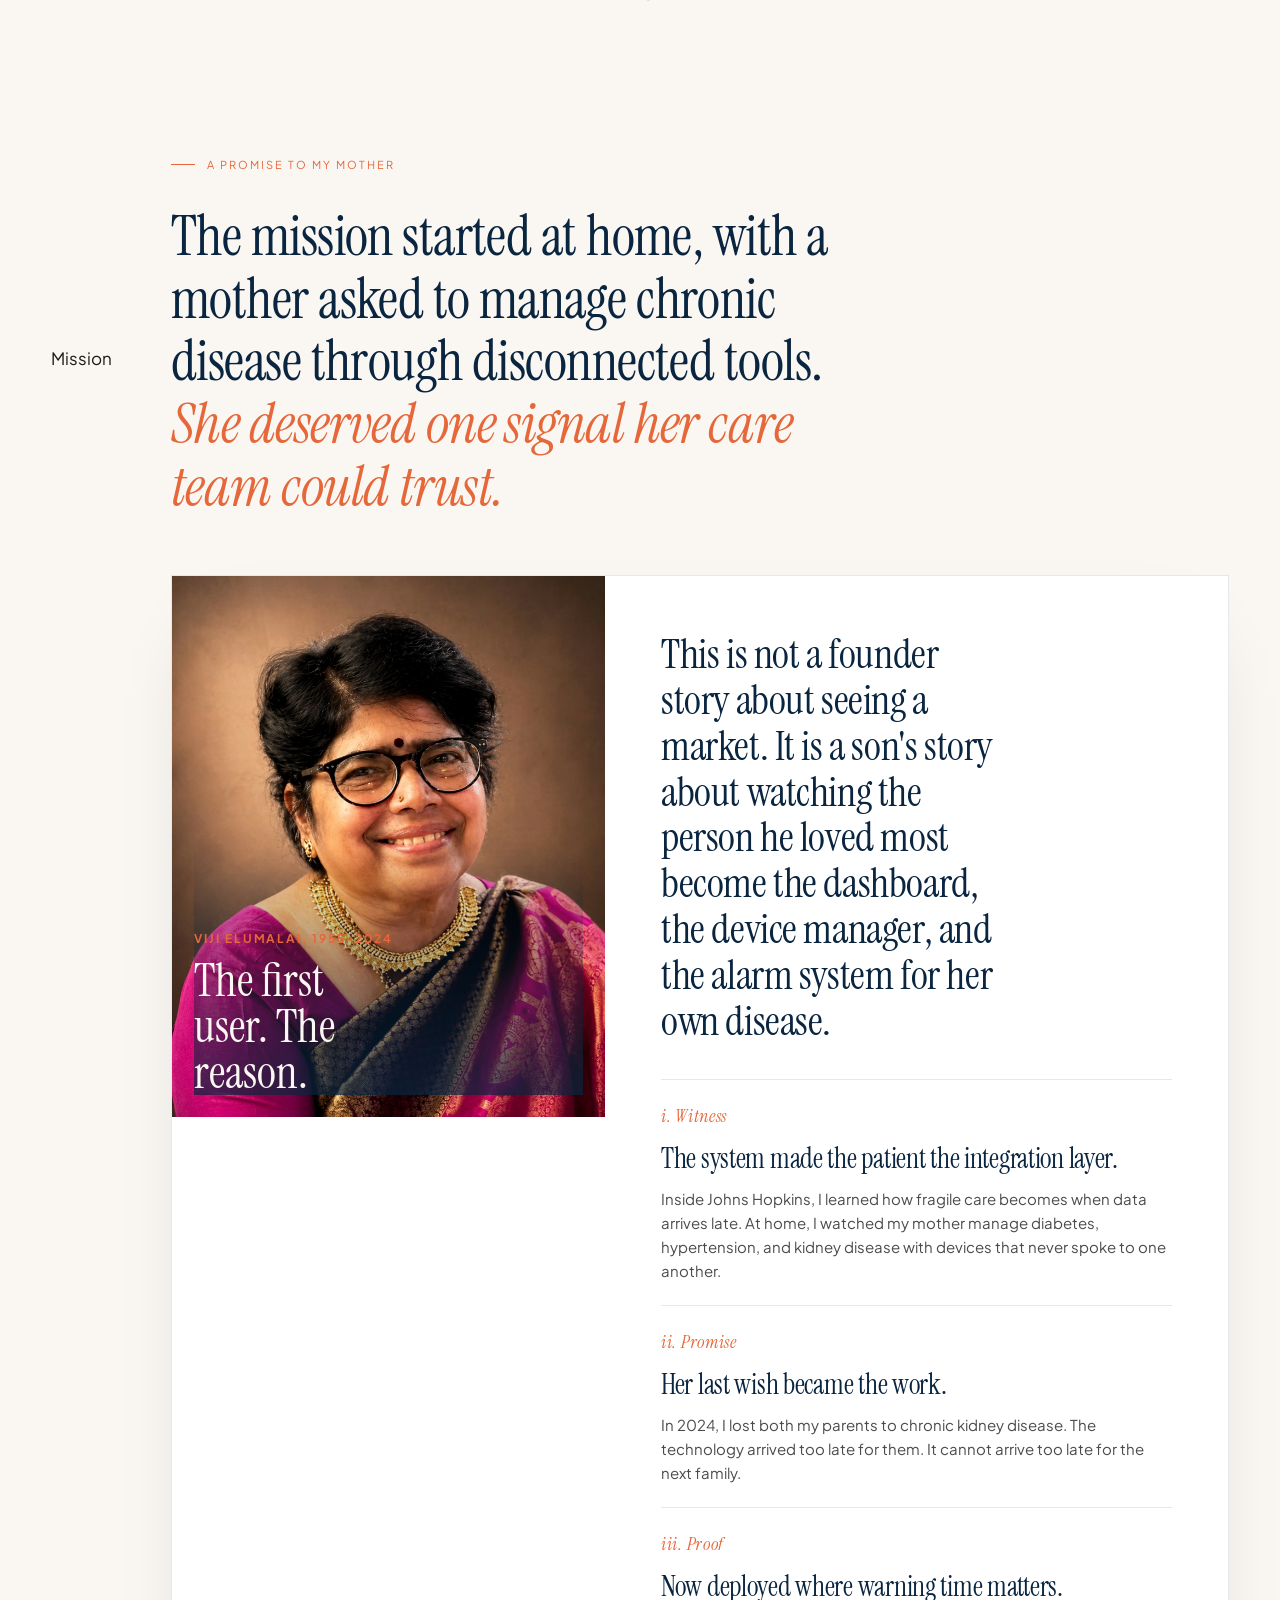
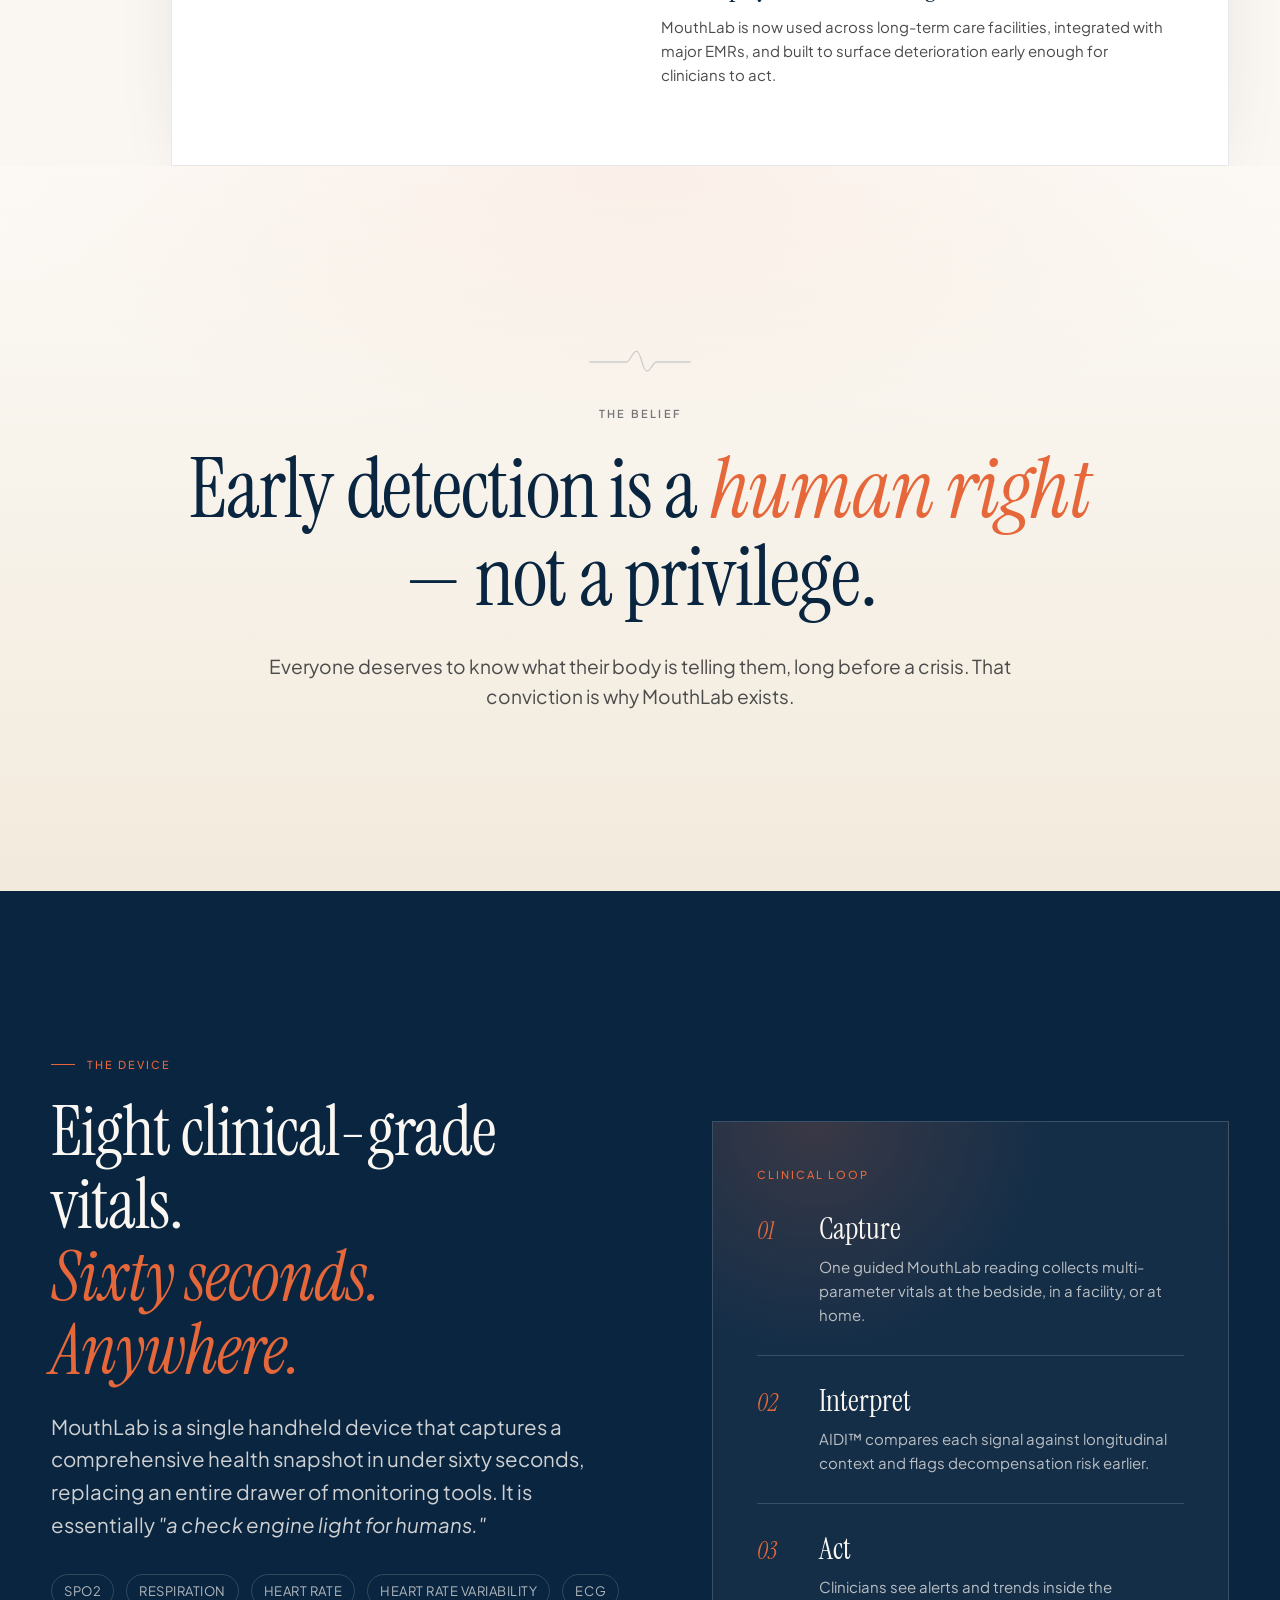
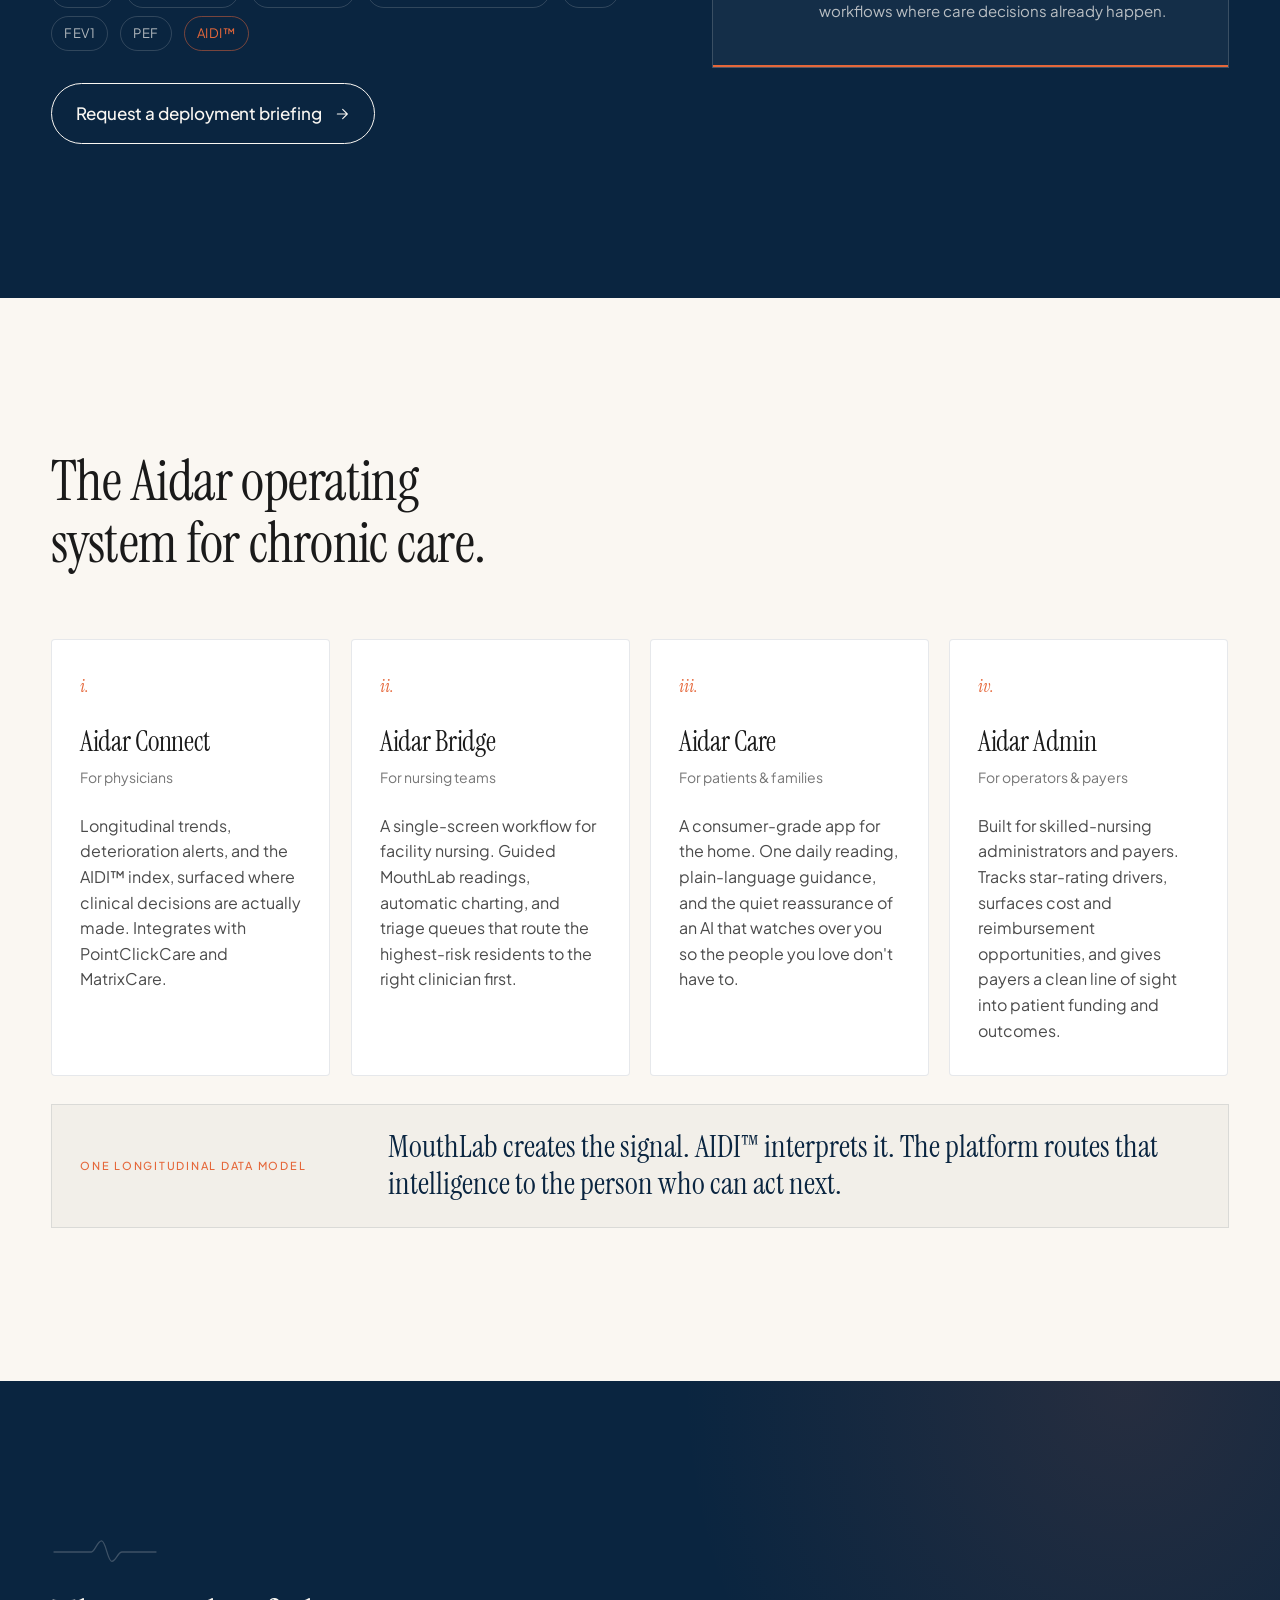
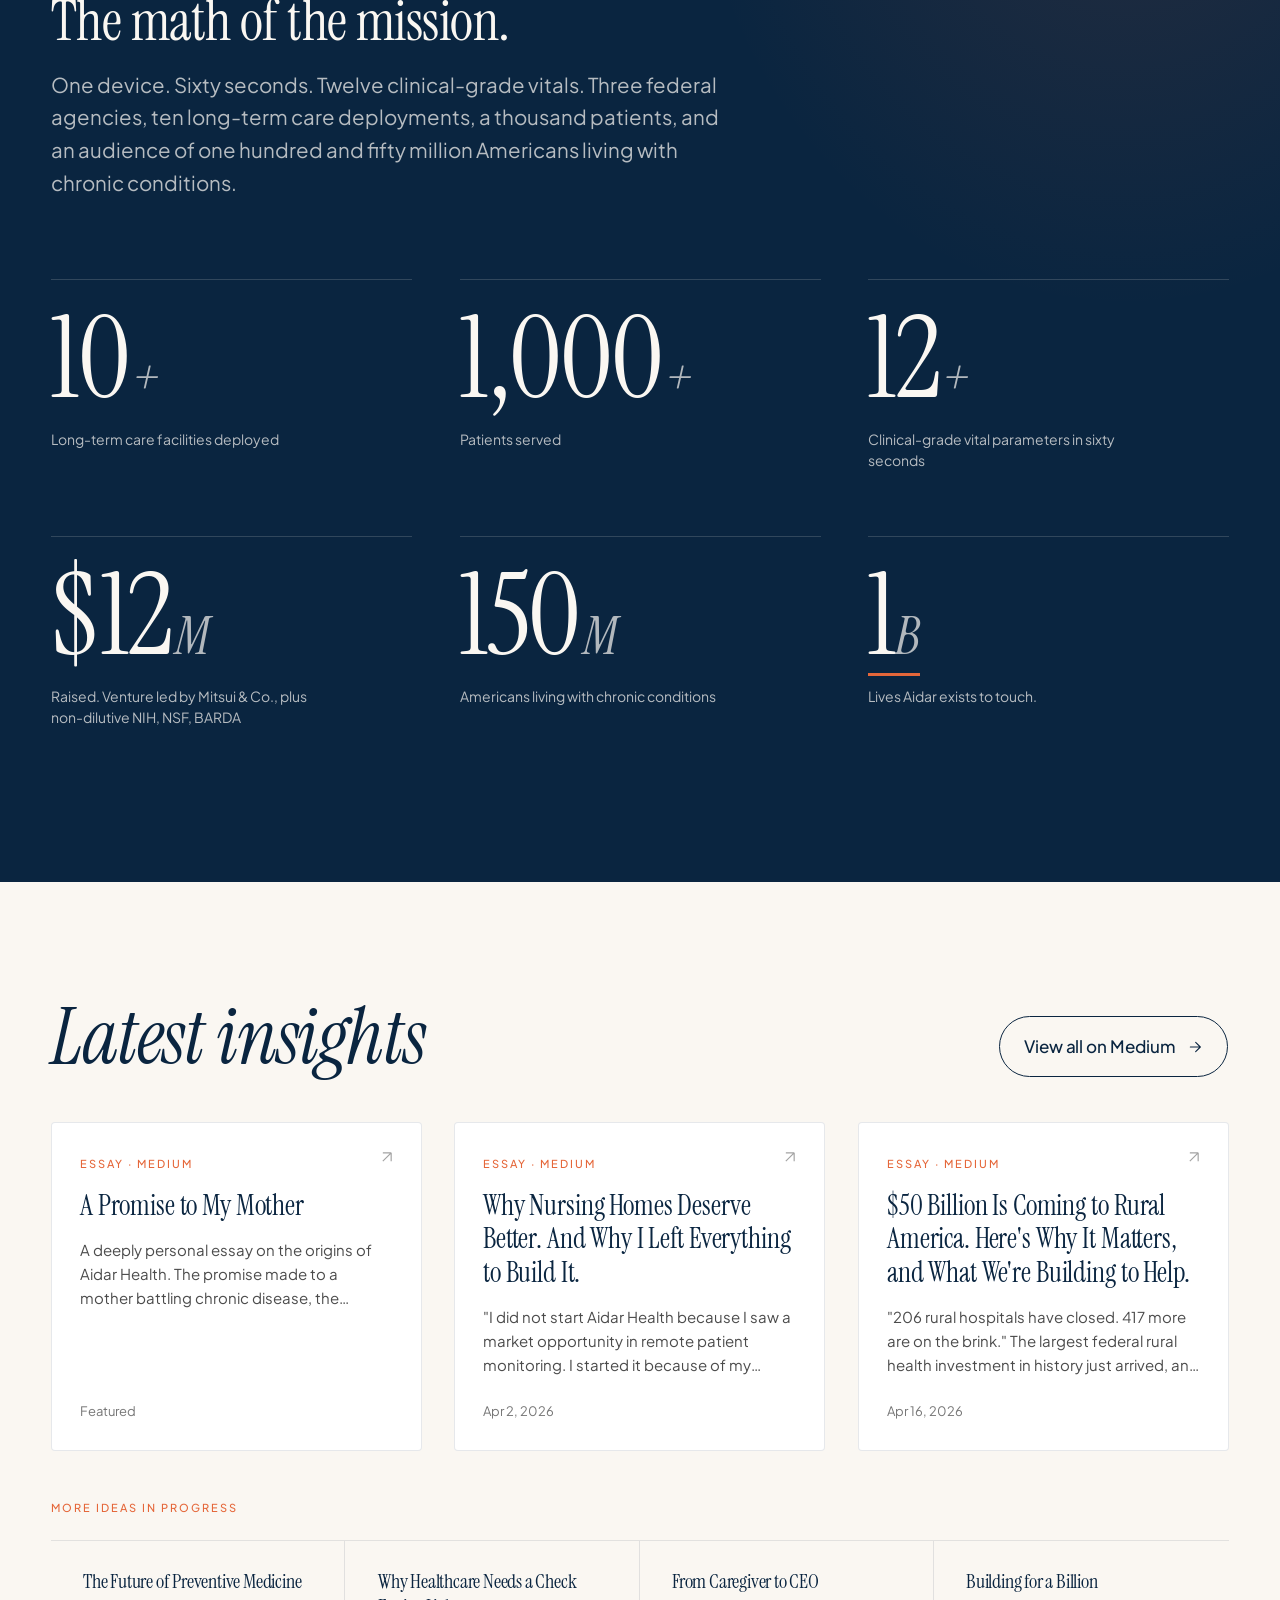
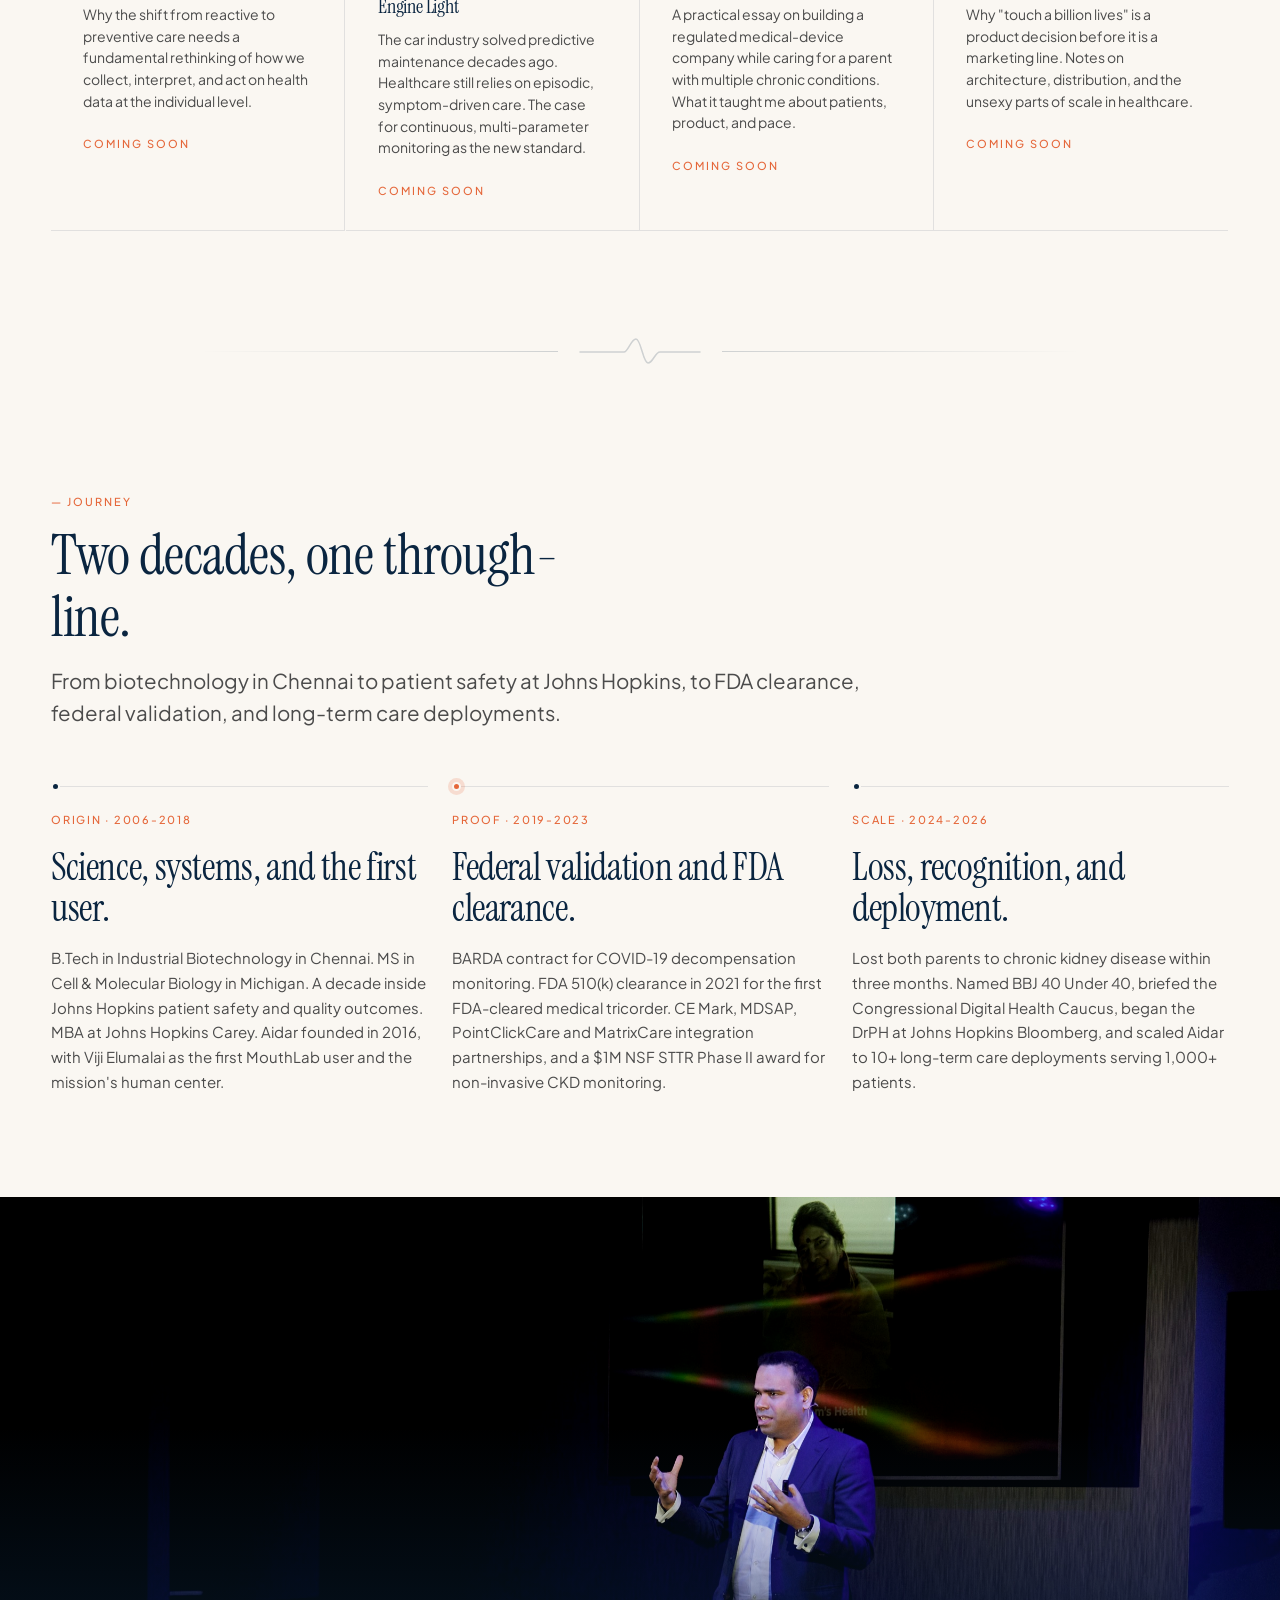
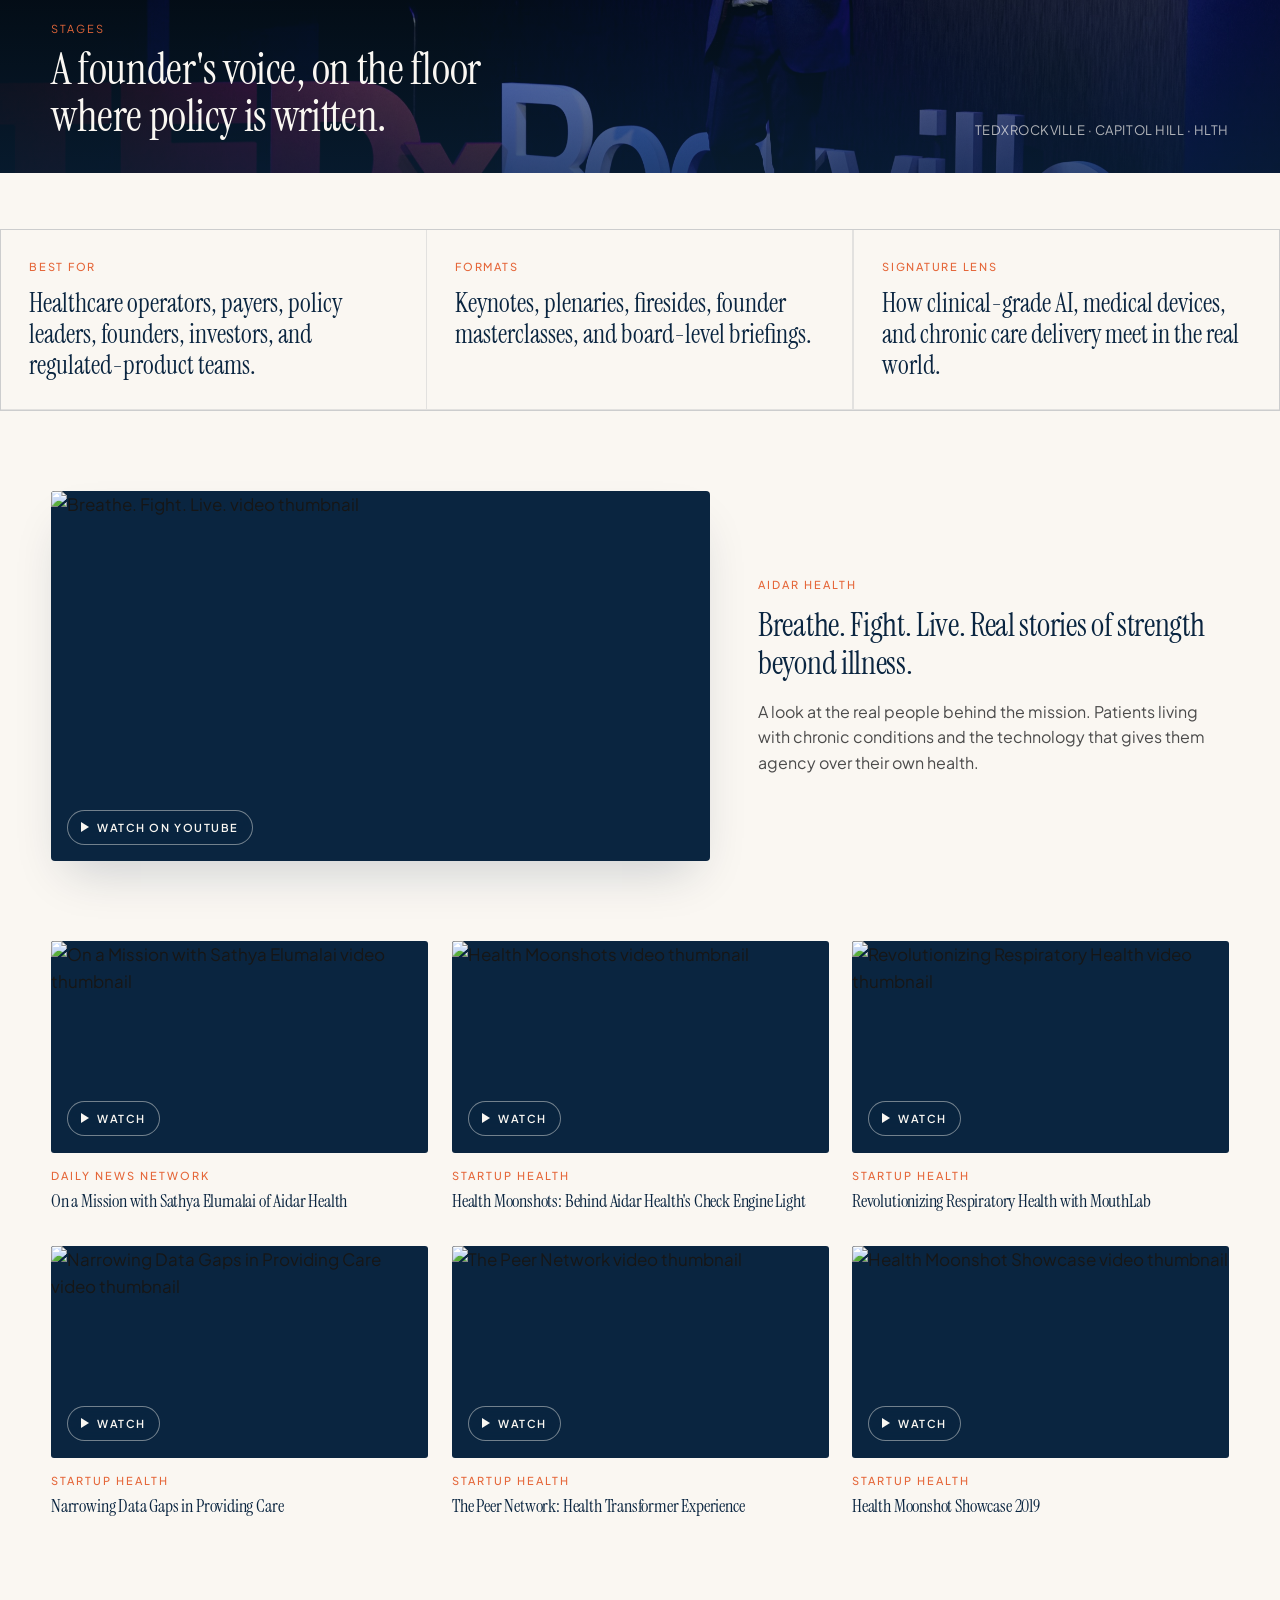
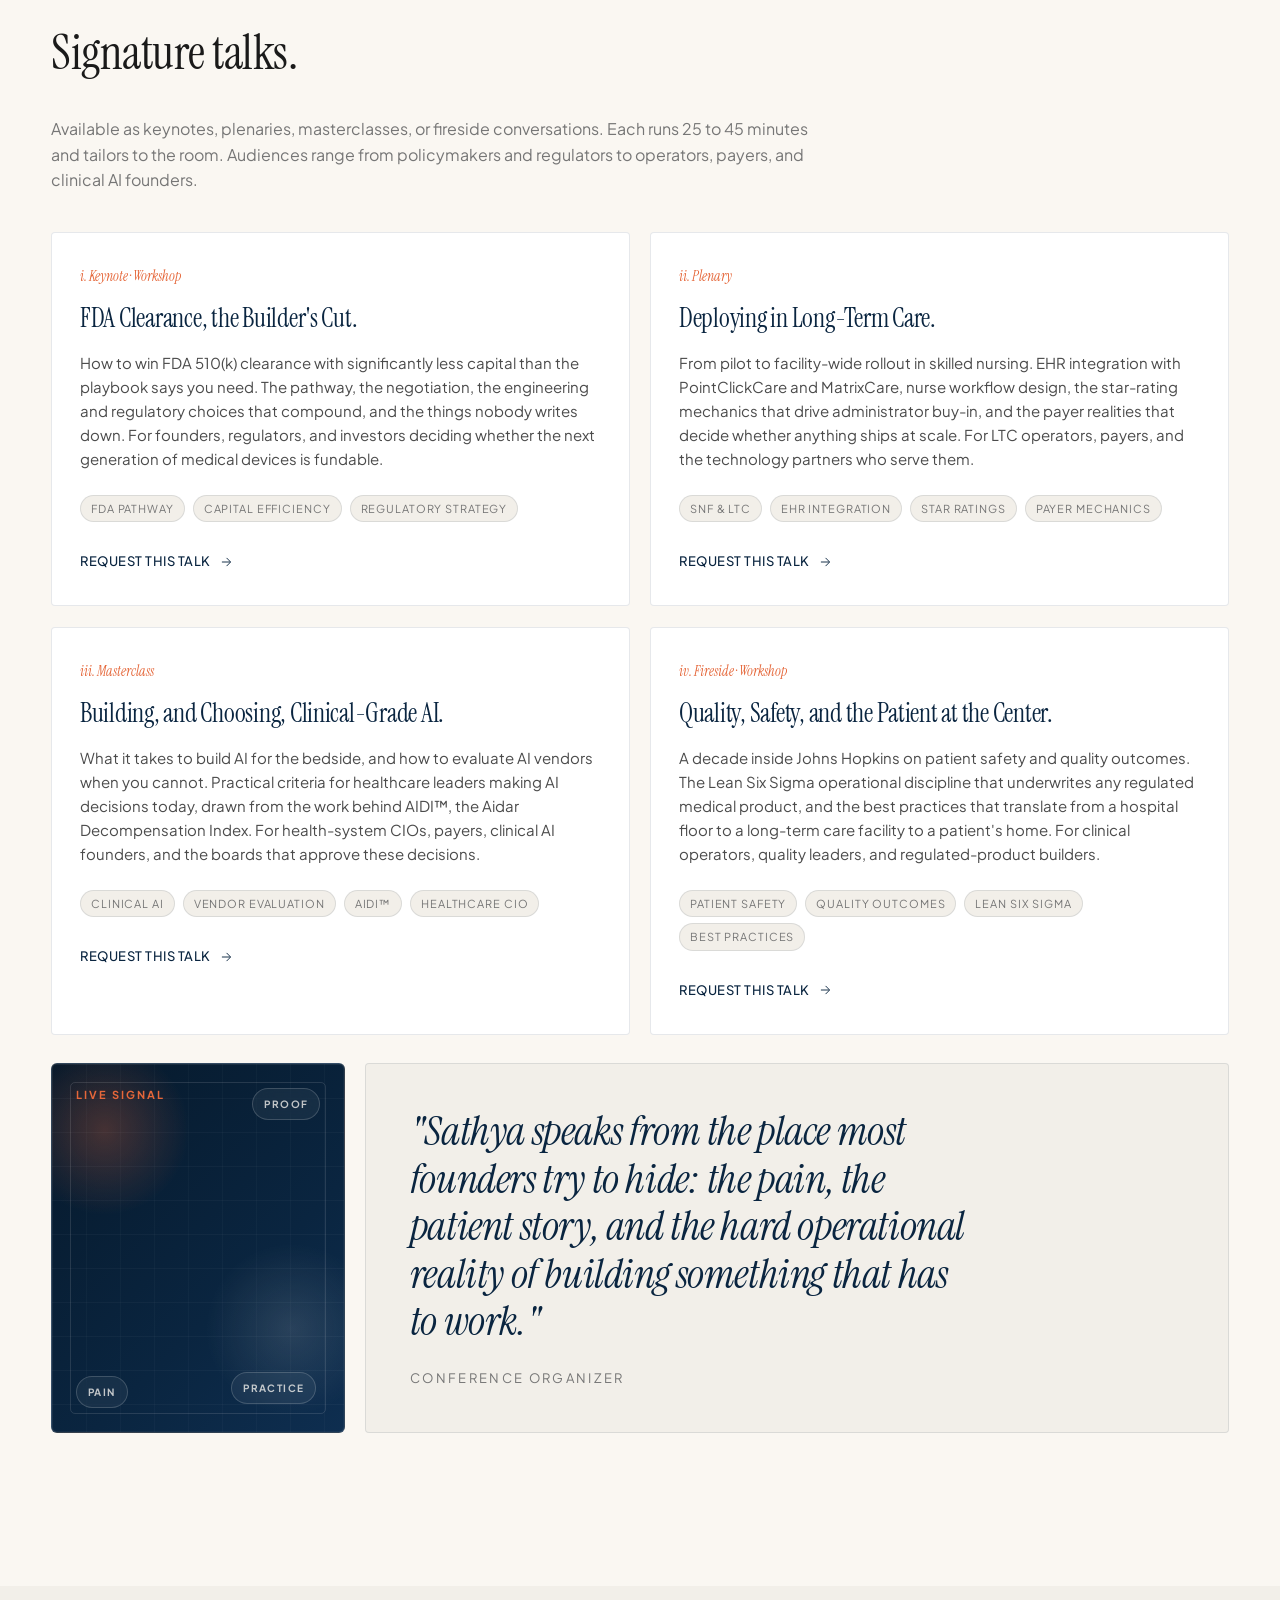
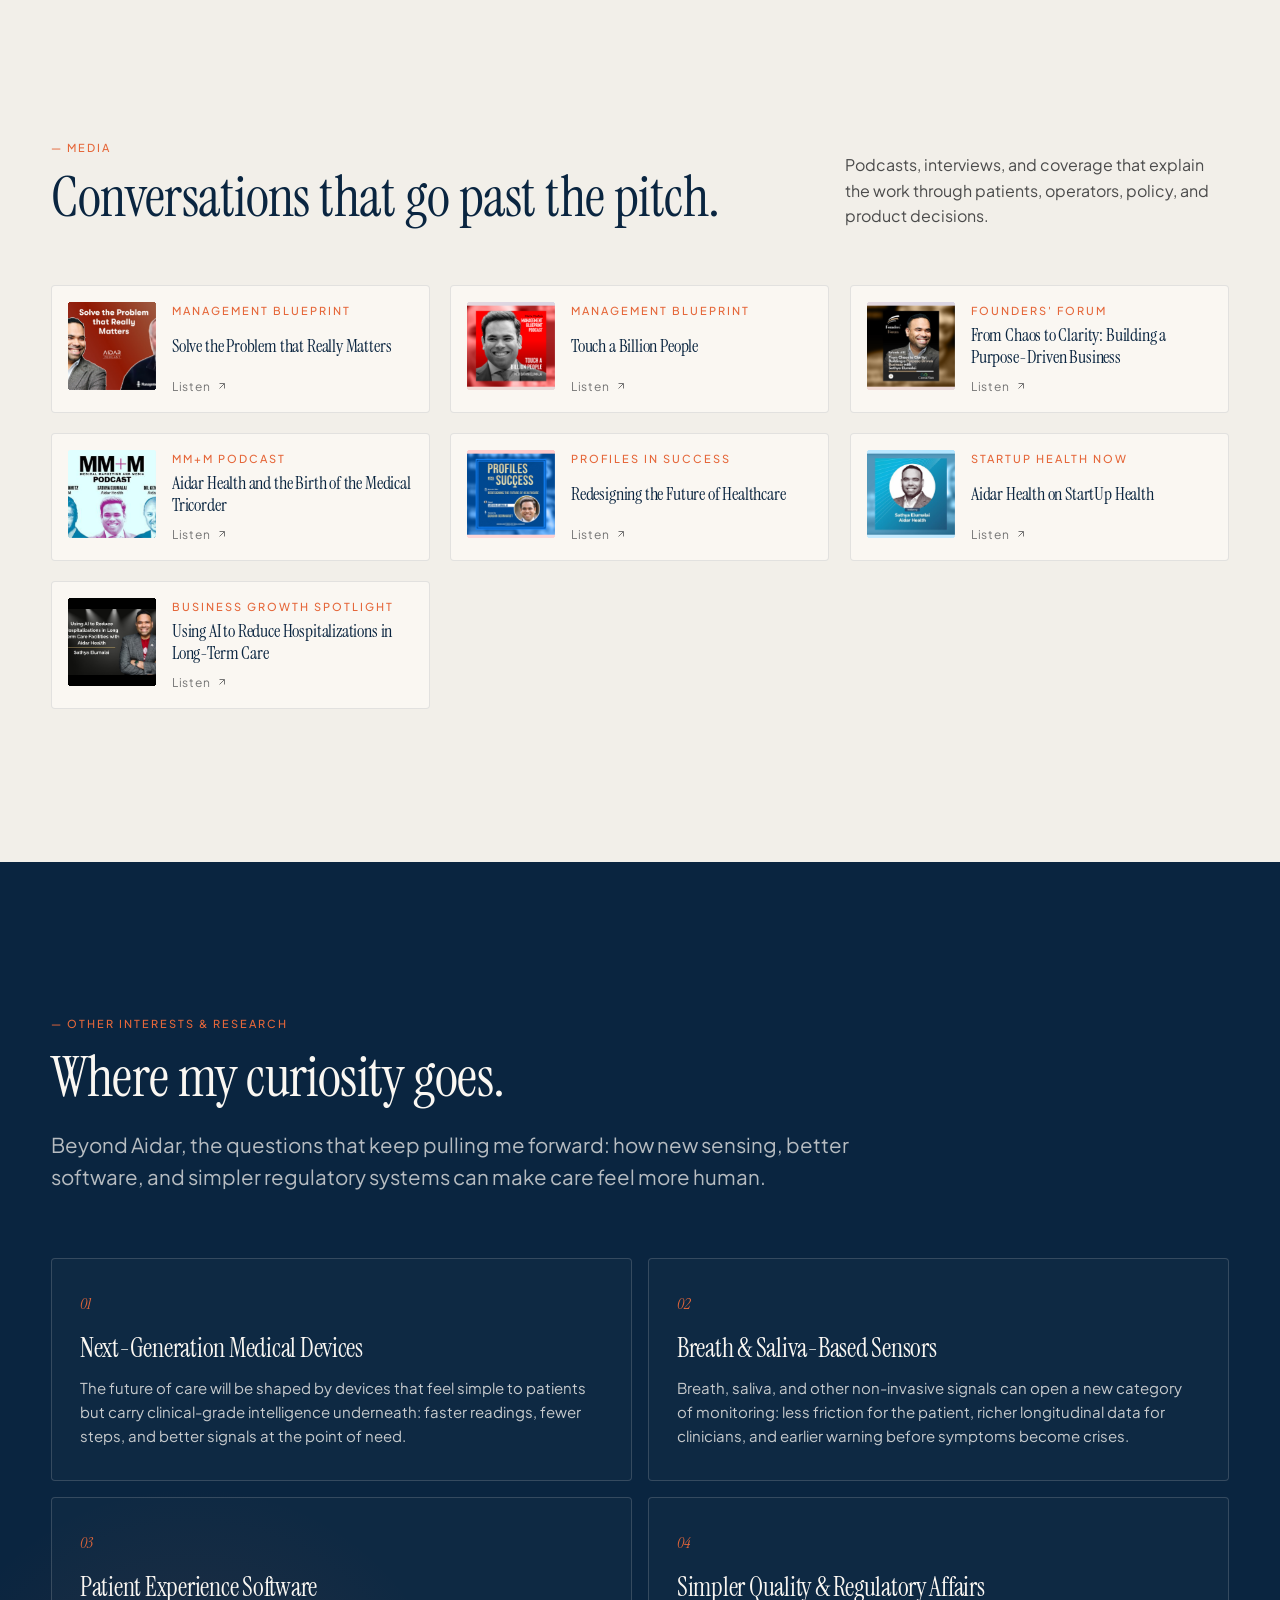
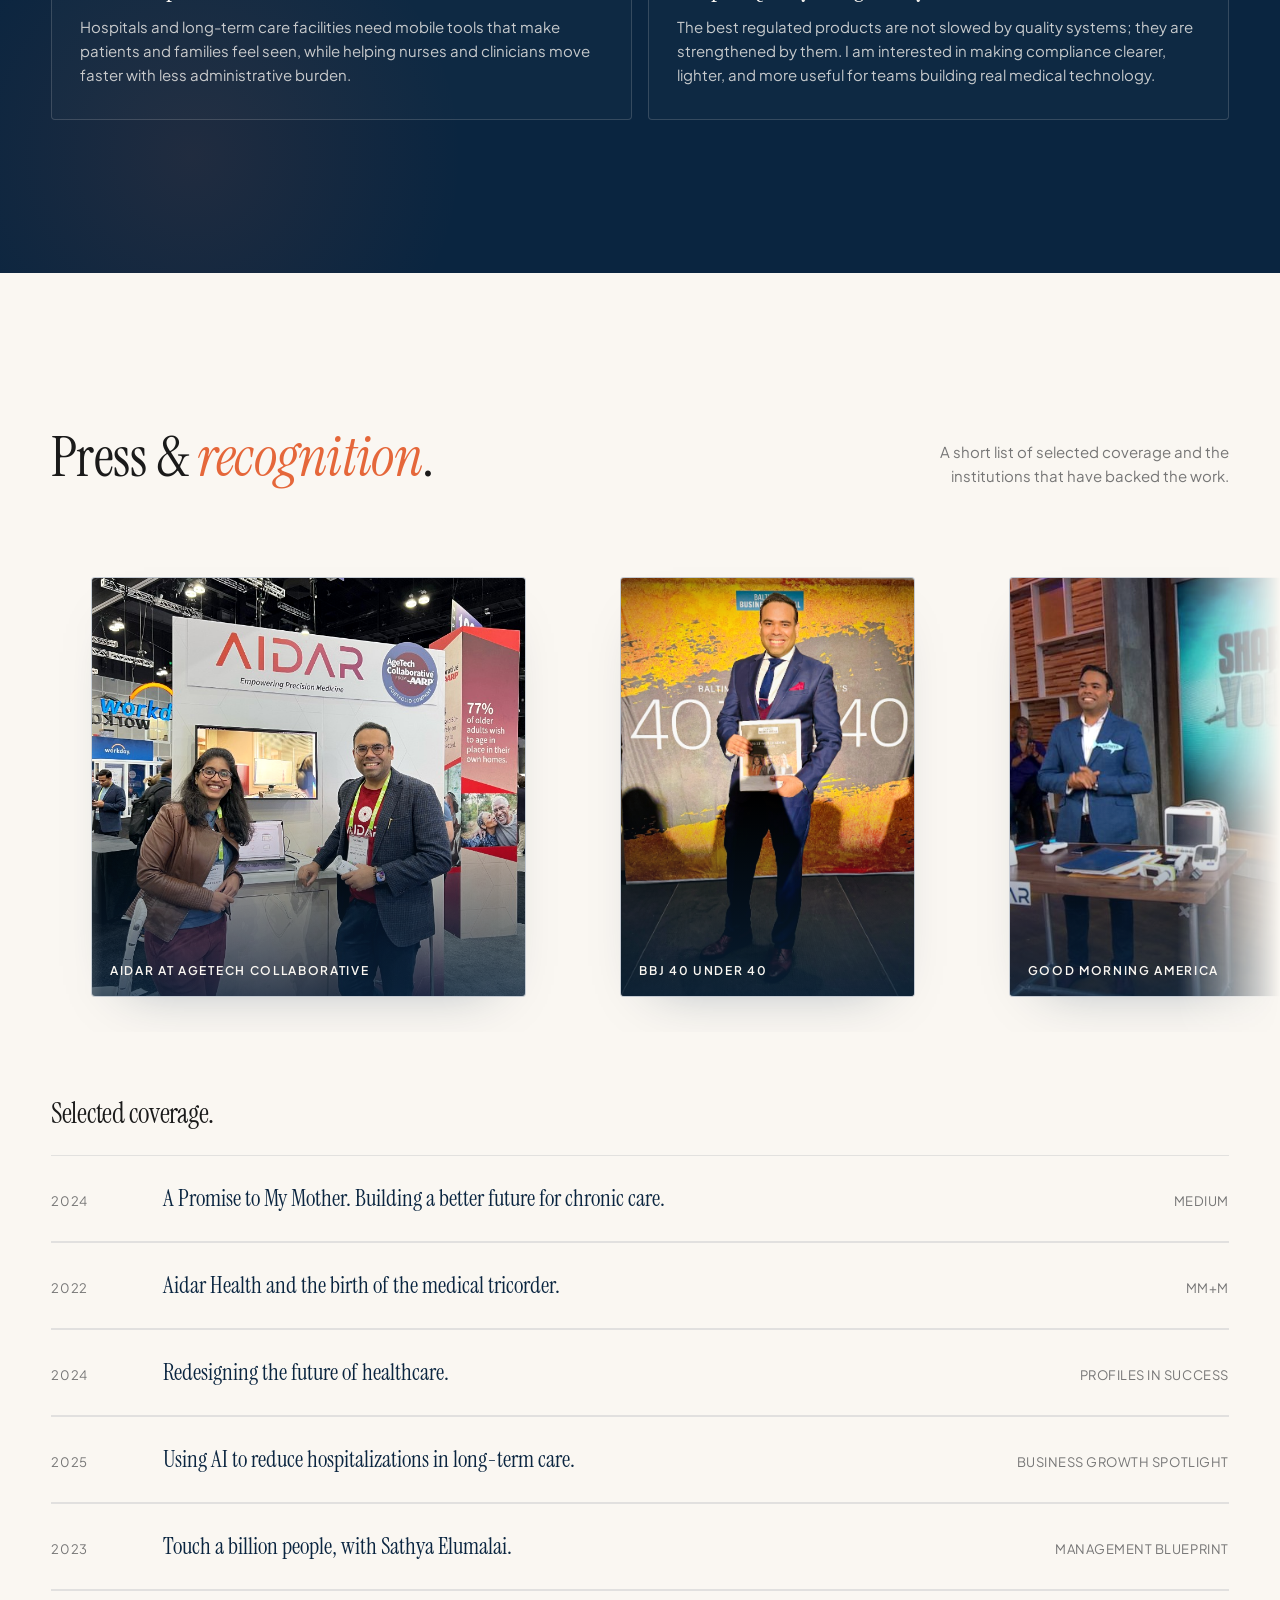
==== commit b7ba29ae: "Replace orange canvas 'human right' section with clean manifesto belief (below mission); vitals -> 8" ====
--- a/index.html
+++ b/index.html
@@ -263,16 +263,17 @@
     </div>
   </div>
 
-  <div class="mission__close" aria-label="Mission promise">
-    <canvas class="mission__shader" id="missionShader" aria-hidden="true"></canvas>
-    <p class="mission__close-text">
-      <span class="word">Early</span>
-      <span class="word">detection</span>
-      <span class="word">is</span>
-      <span class="word">a</span>
-      <span class="word"><em>human</em></span>
-      <span class="word"><em>right.</em></span>
-    </p>
+</section>
+
+<section class="manifesto" aria-label="The belief">
+  <div class="manifesto__inner">
+    <svg class="manifesto__beat" viewBox="0 0 124 40" fill="none" focusable="false" aria-hidden="true">
+      <path class="vital-divider__trace" d="M2 20 H46 C50 20 53 7 58 7 C63 7 65 31 70 31 C75 31 77 20 82 20 H122" pathLength="100"/>
+      <path class="vital-divider__beat" d="M2 20 H46 C50 20 53 7 58 7 C63 7 65 31 70 31 C75 31 77 20 82 20 H122" pathLength="100"/>
+    </svg>
+    <p class="manifesto__eyebrow">The belief</p>
+    <h2 class="manifesto__statement">Early detection is a <em>human right</em> — not a privilege.</h2>
+    <p class="manifesto__sub">Everyone deserves to know what their body is telling them, long before a crisis. That conviction is why MouthLab exists.</p>
   </div>
 </section>
 
@@ -283,11 +284,9 @@
   <div class="work-device__inner">
     <div class="work-device__copy reveal">
       <div class="section-eyebrow"><span class="t-micro">The Device</span></div>
-      <h2 class="work-device__title" id="workTitle">Ten clinical-grade vitals.<br><em>Sixty seconds. Anywhere.</em></h2>
+      <h2 class="work-device__title" id="workTitle">Eight clinical-grade vitals.<br><em>Sixty seconds. Anywhere.</em></h2>
       <p class="work-device__lede">MouthLab is a single handheld device that captures a comprehensive health snapshot in under sixty seconds, replacing an entire drawer of monitoring tools. It is essentially <em>"a check engine light for humans."</em></p>
       <ul class="work-device__vitals" role="list" aria-label="MouthLab signal set">
-        <li>Temperature</li>
-        <li>Pulse Rate</li>
         <li>SpO2</li>
         <li>Respiration</li>
         <li>Heart Rate</li>
@@ -1083,7 +1082,6 @@
 
   <div class="footer__bottom">
     <span>v2.1 · April 2026</span>
-    <span>Early detection is a human right.</span>
   </div>
 </footer>
 
--- a/style.css
+++ b/style.css
@@ -2928,12 +2928,13 @@
    PHASE 3 (impact) — CREED / THESIS full-screen moment
    ============================================================ */
 .creed {
-  background: var(--anchor);
+  background: linear-gradient(180deg, #0A2540 0%, #05131F 100%);
   color: var(--bone);
   padding: clamp(110px, 18vw, 220px) var(--gutter-px);
   text-align: center;
   position: relative;
   overflow: hidden;
+  border-bottom: 1px solid rgba(229,103,58,0.30);
 }
 .creed::before {
   content: "";
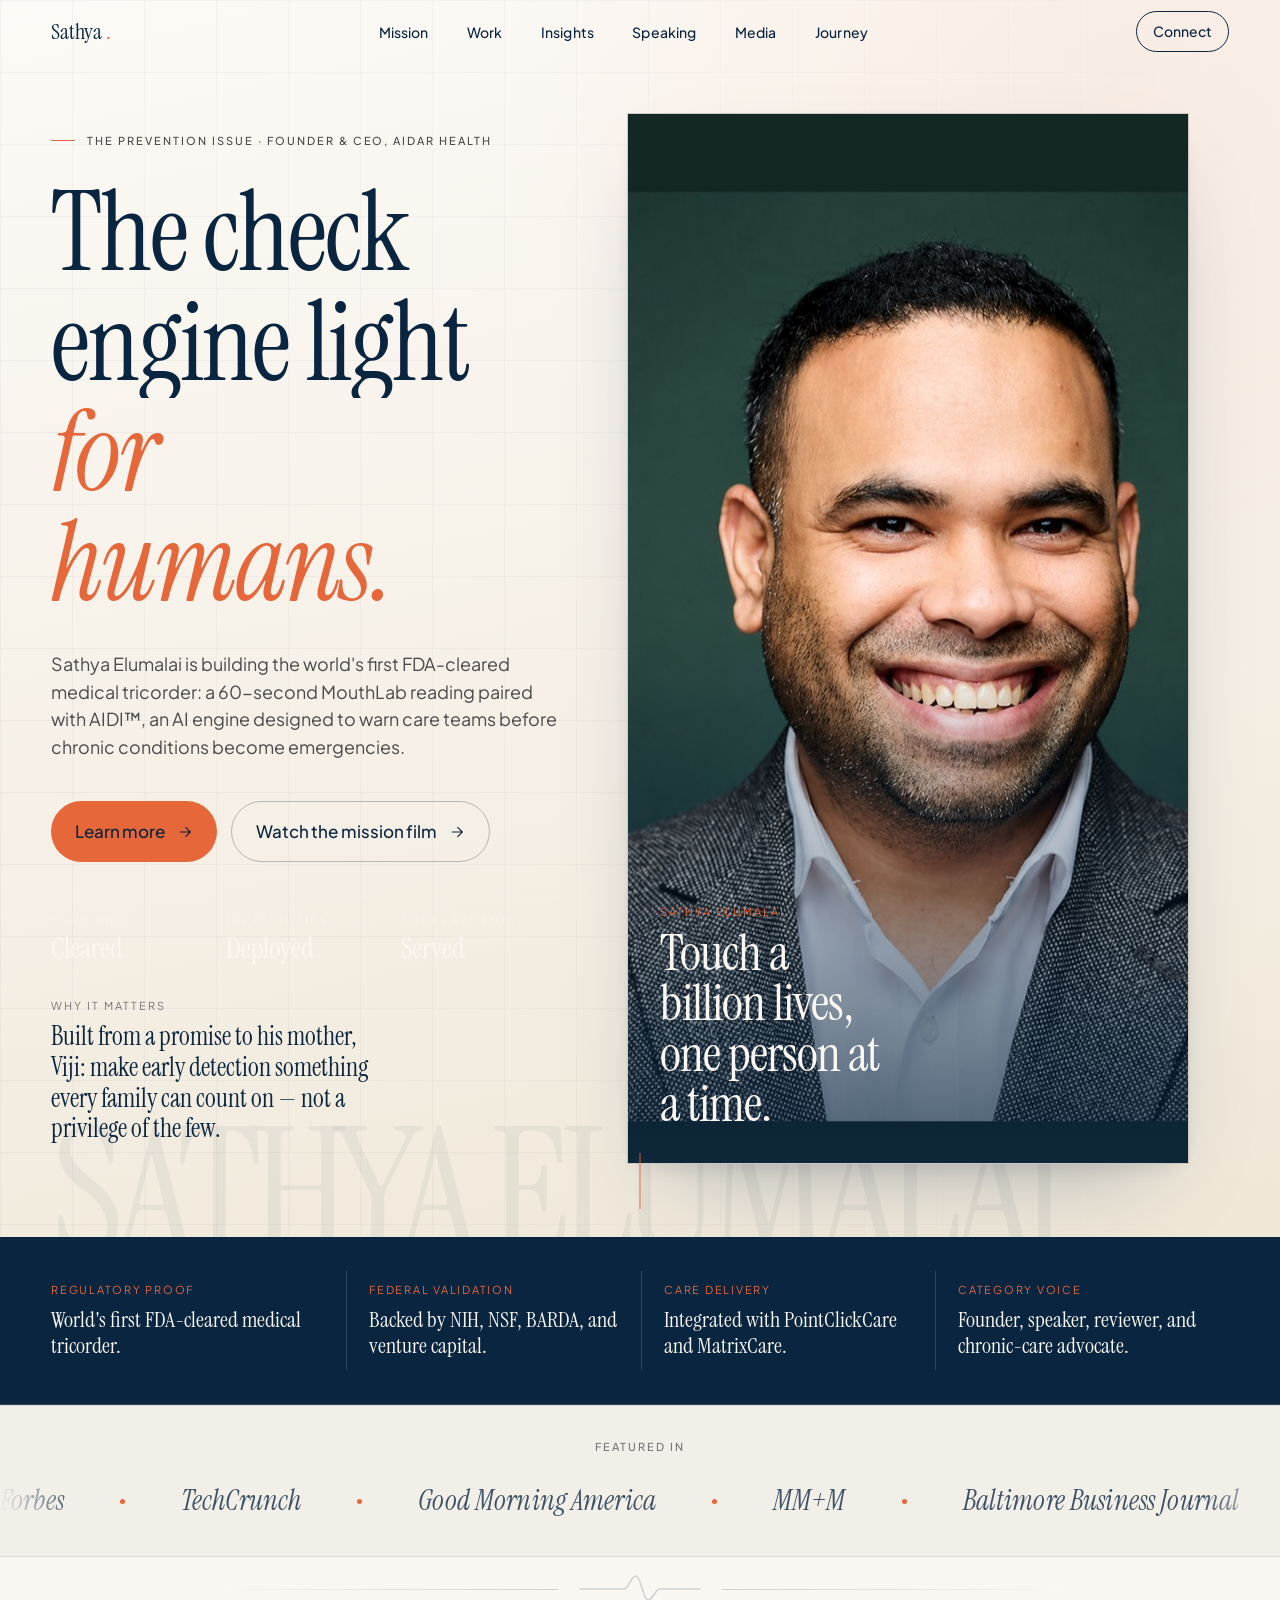
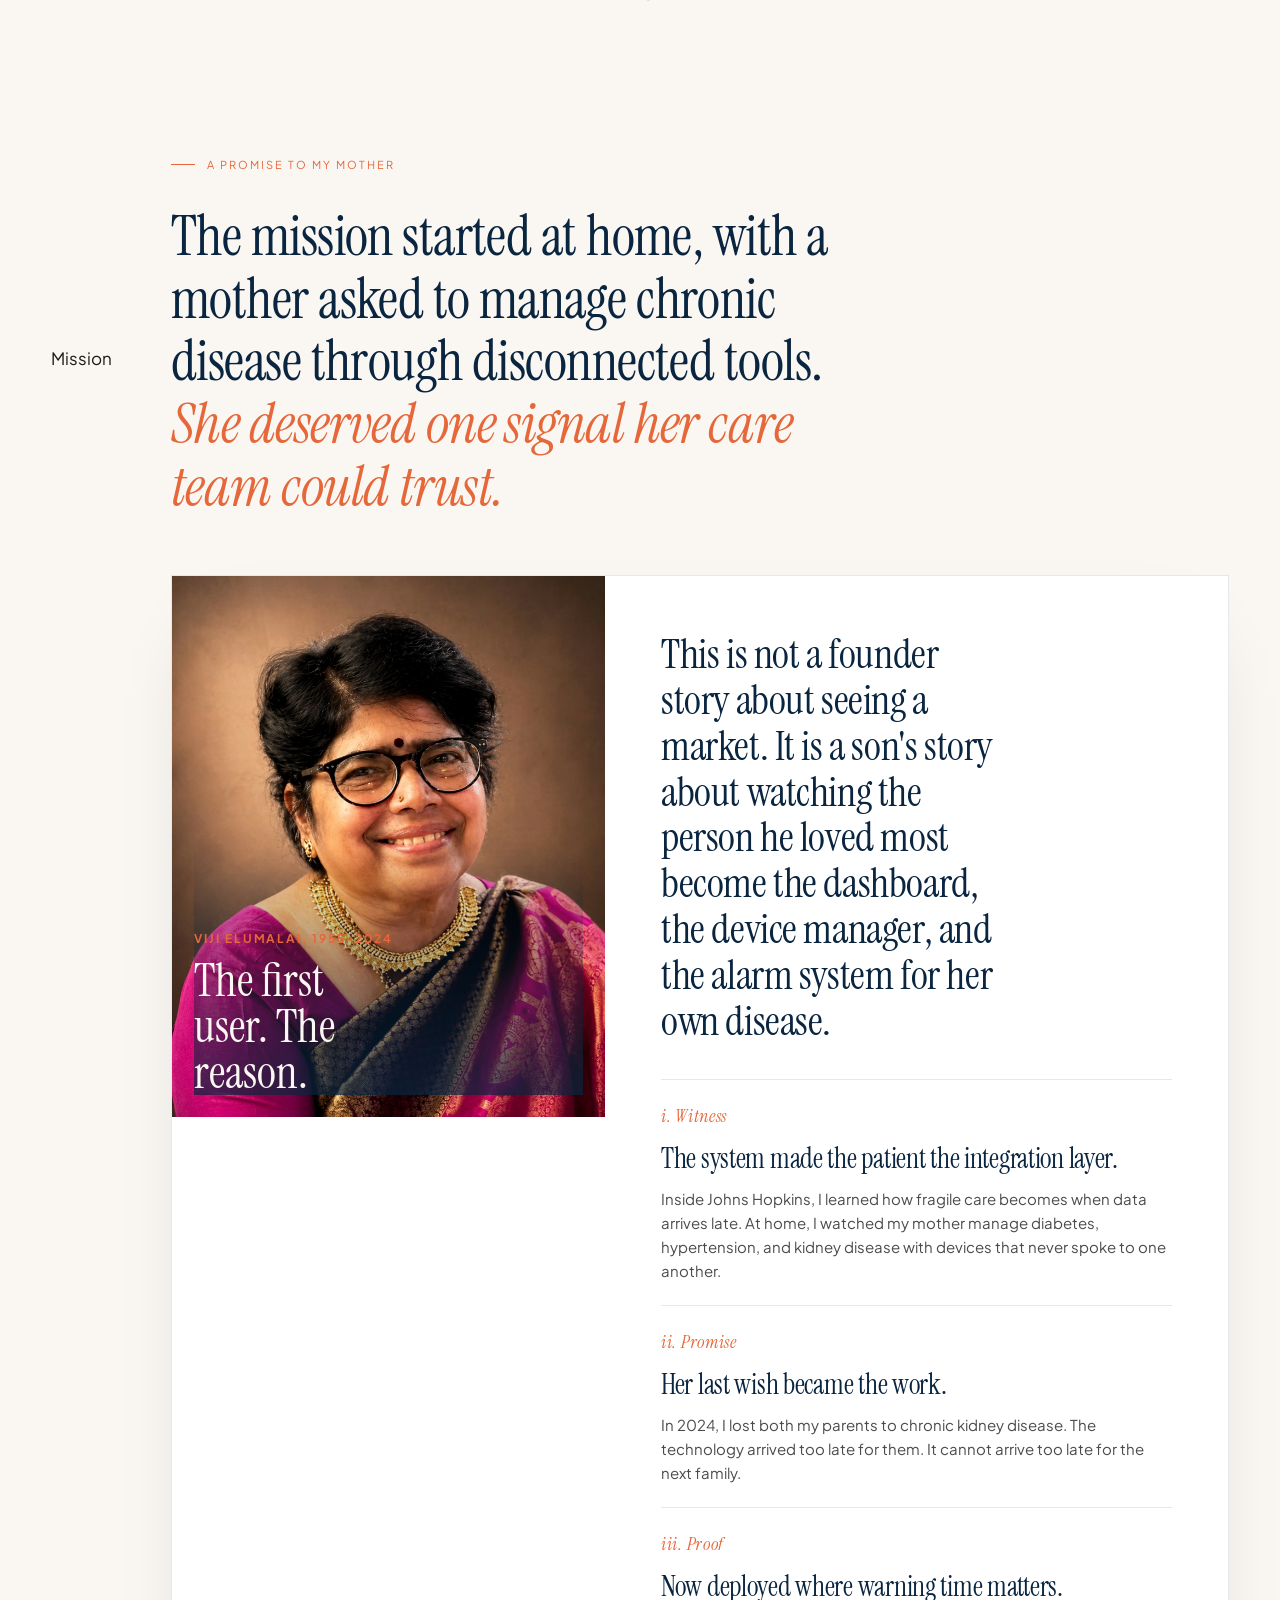
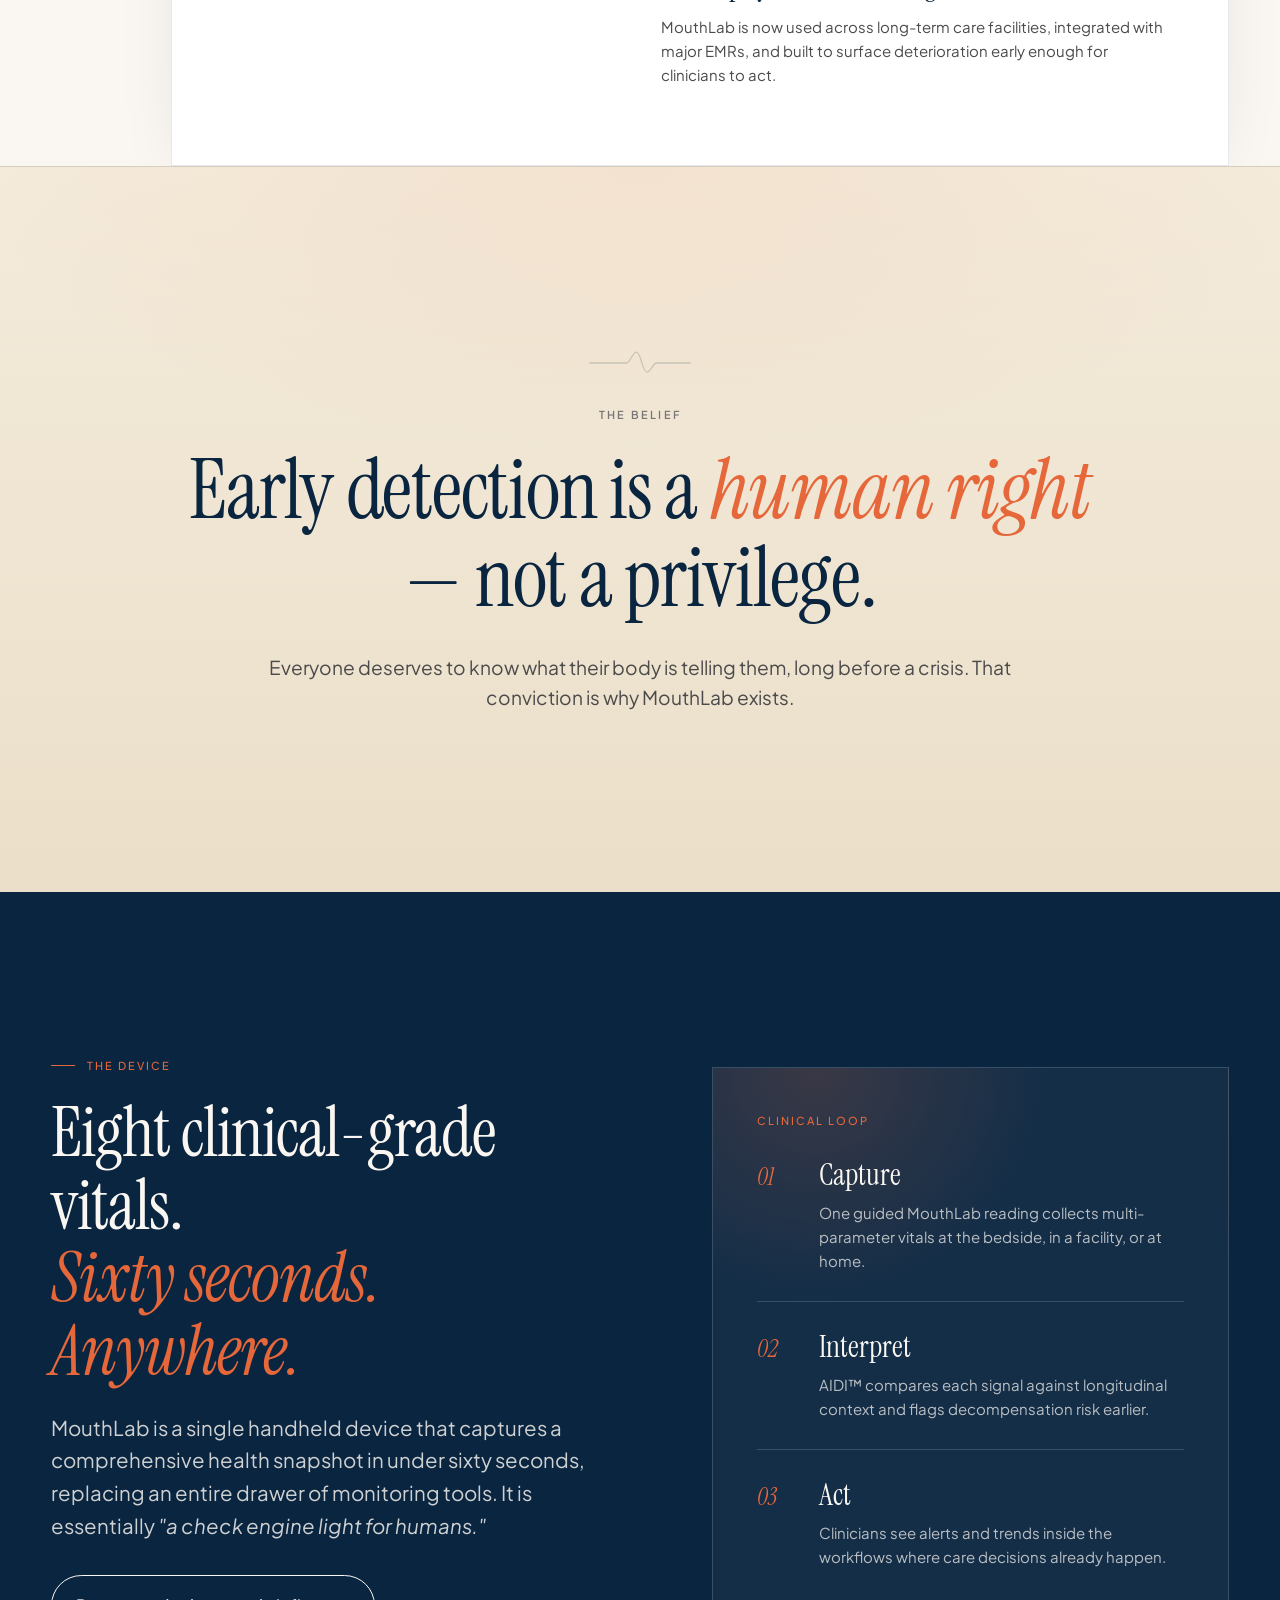
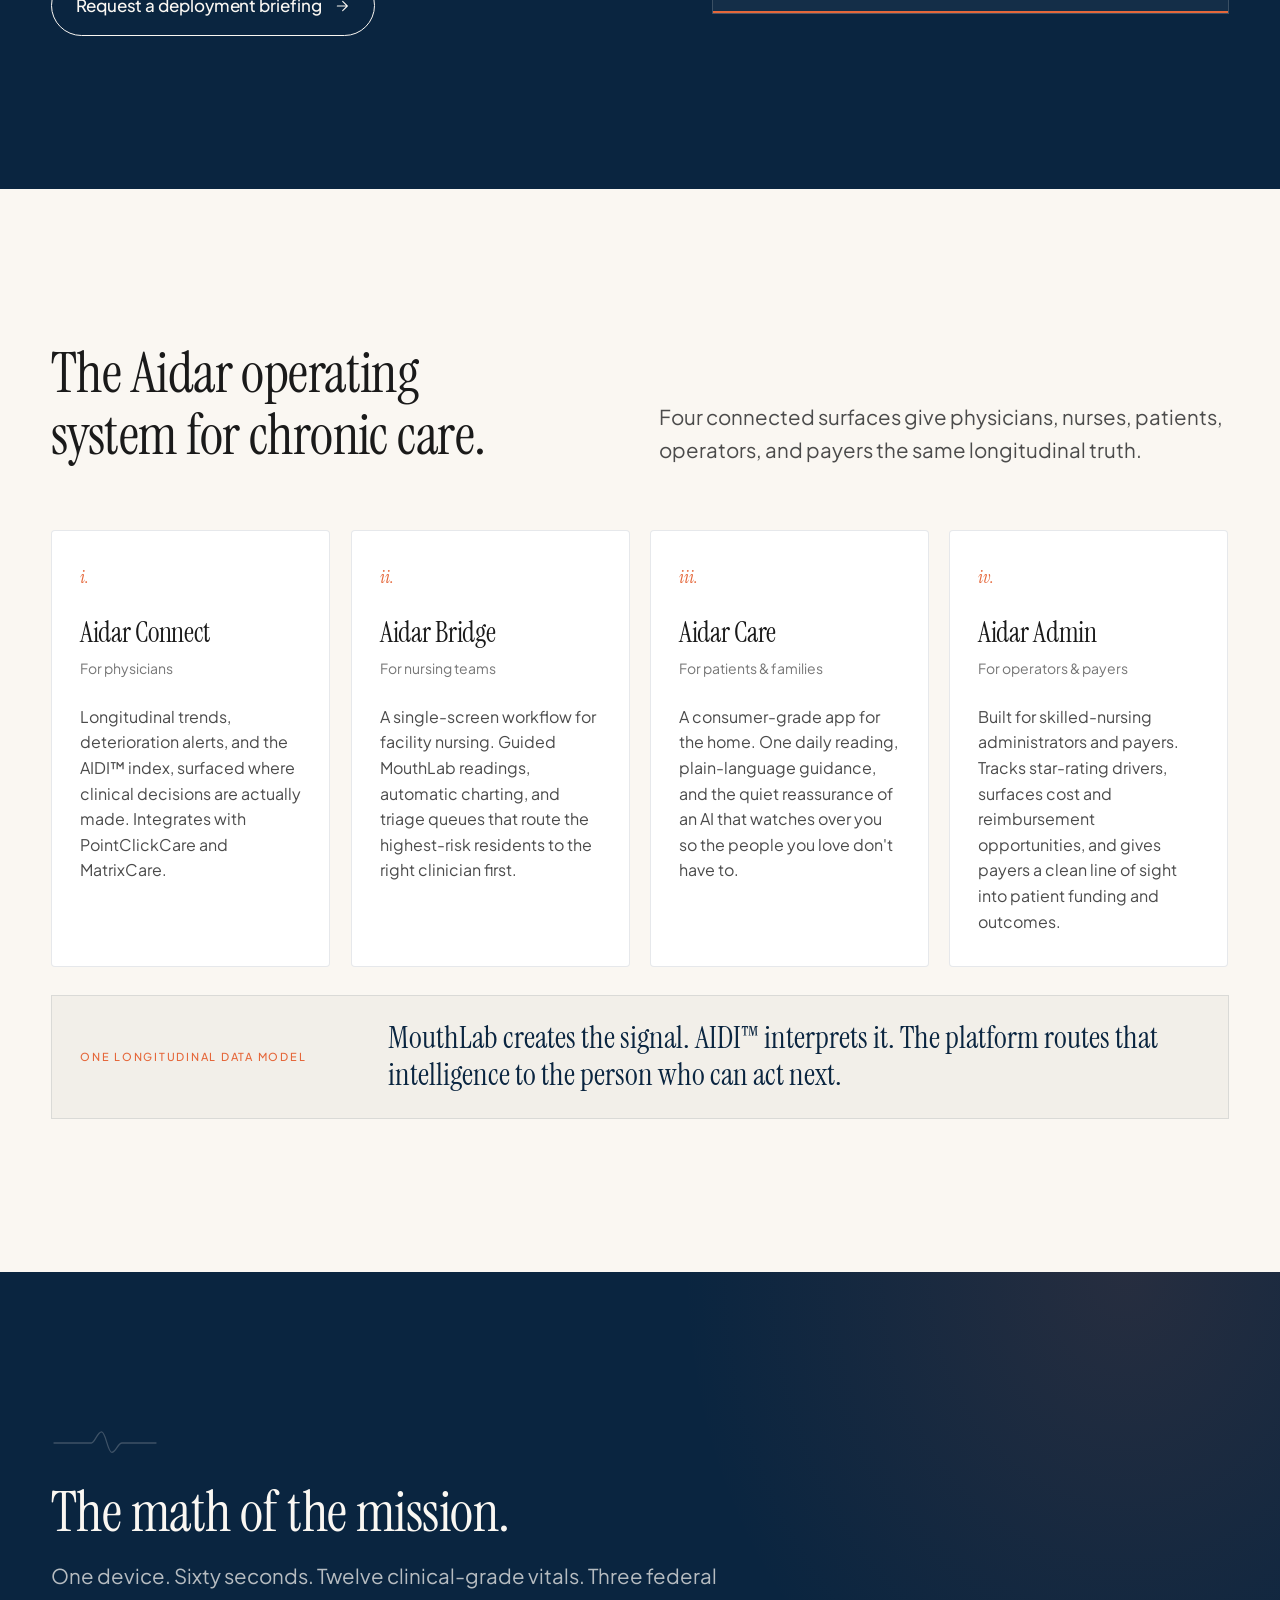
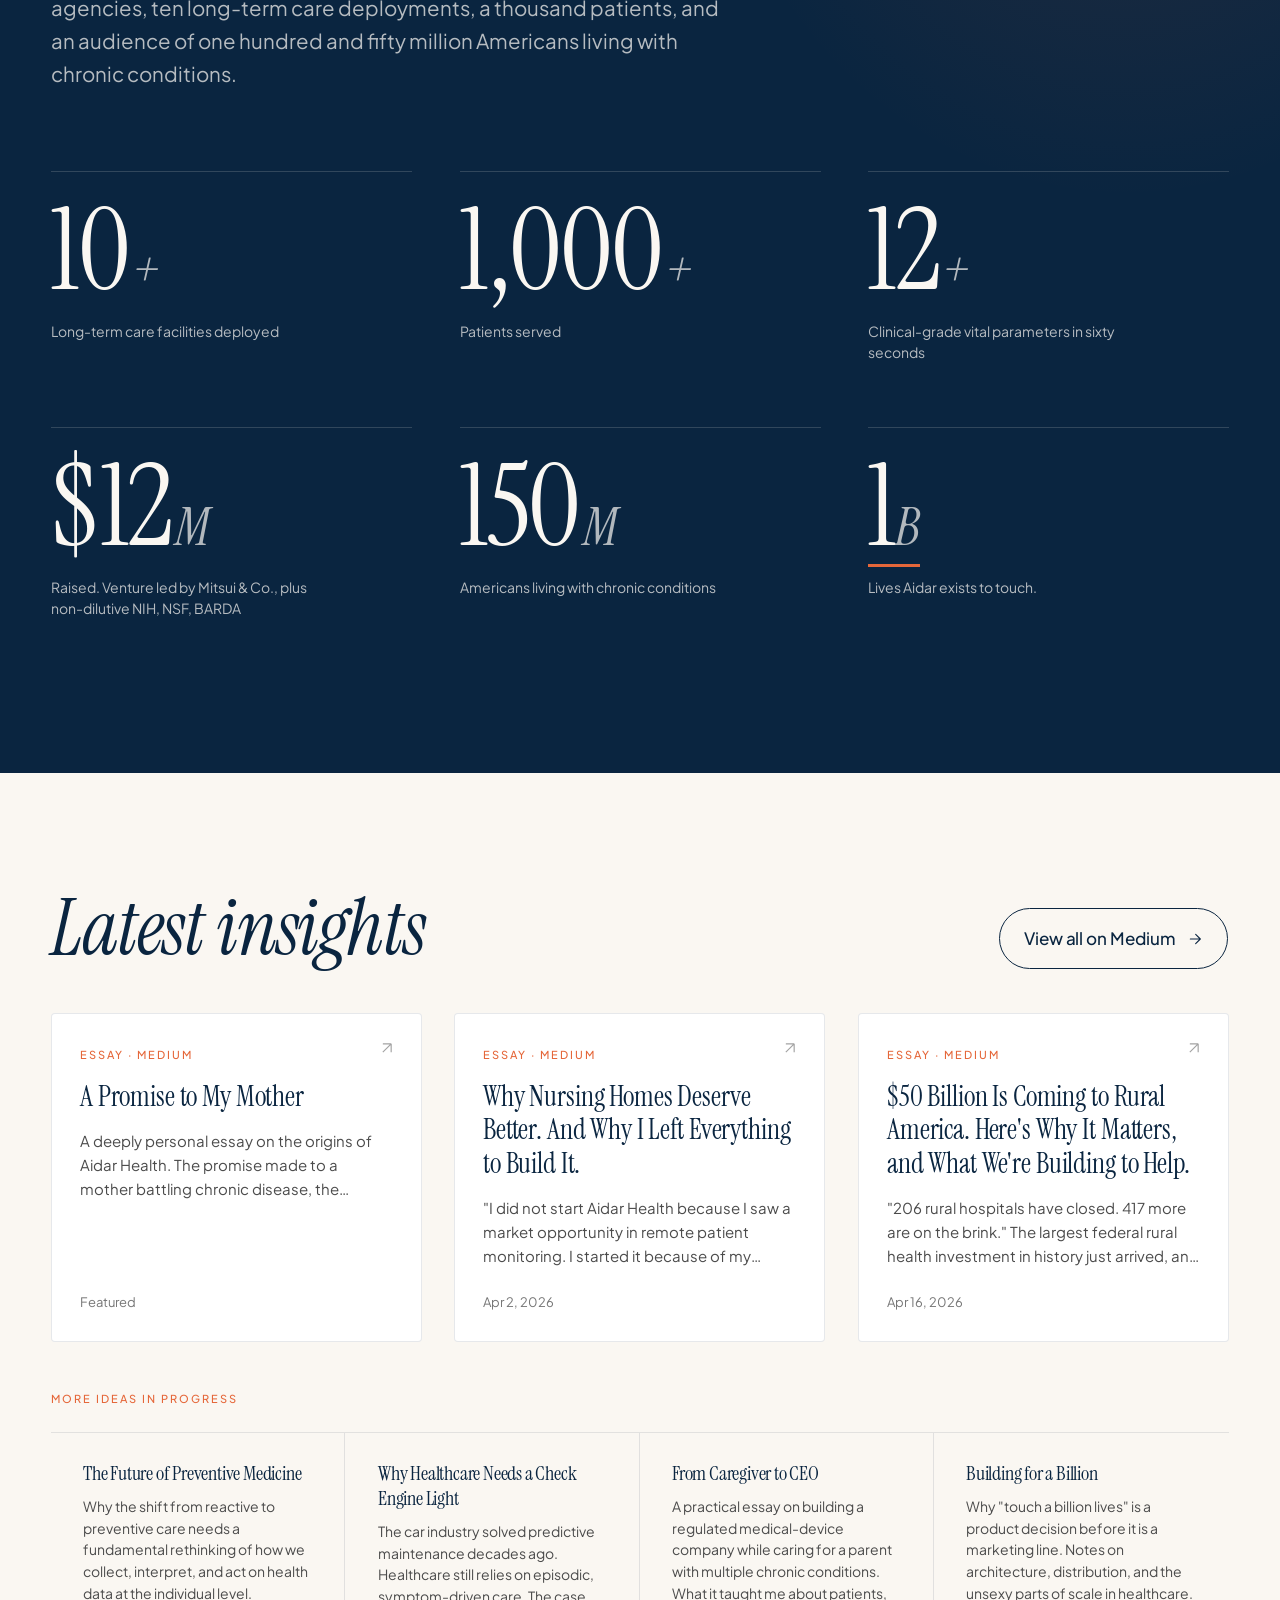
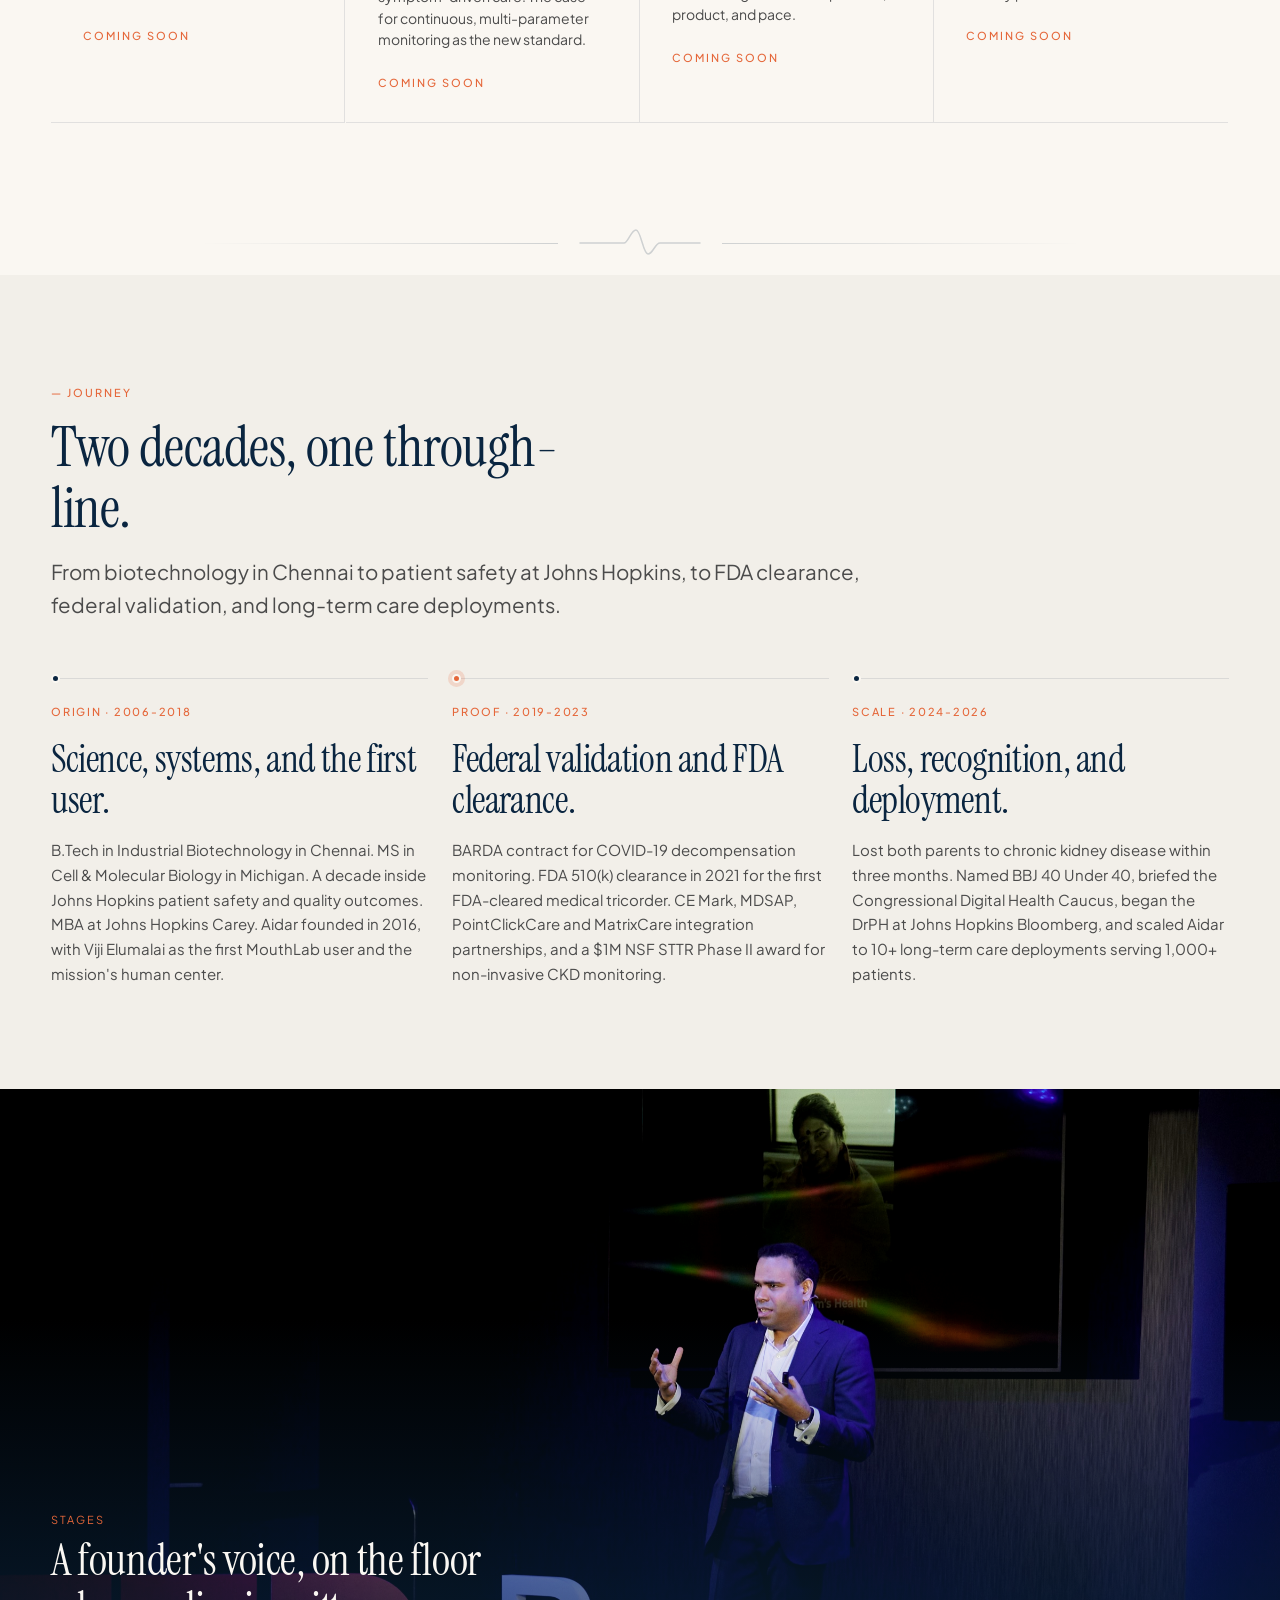
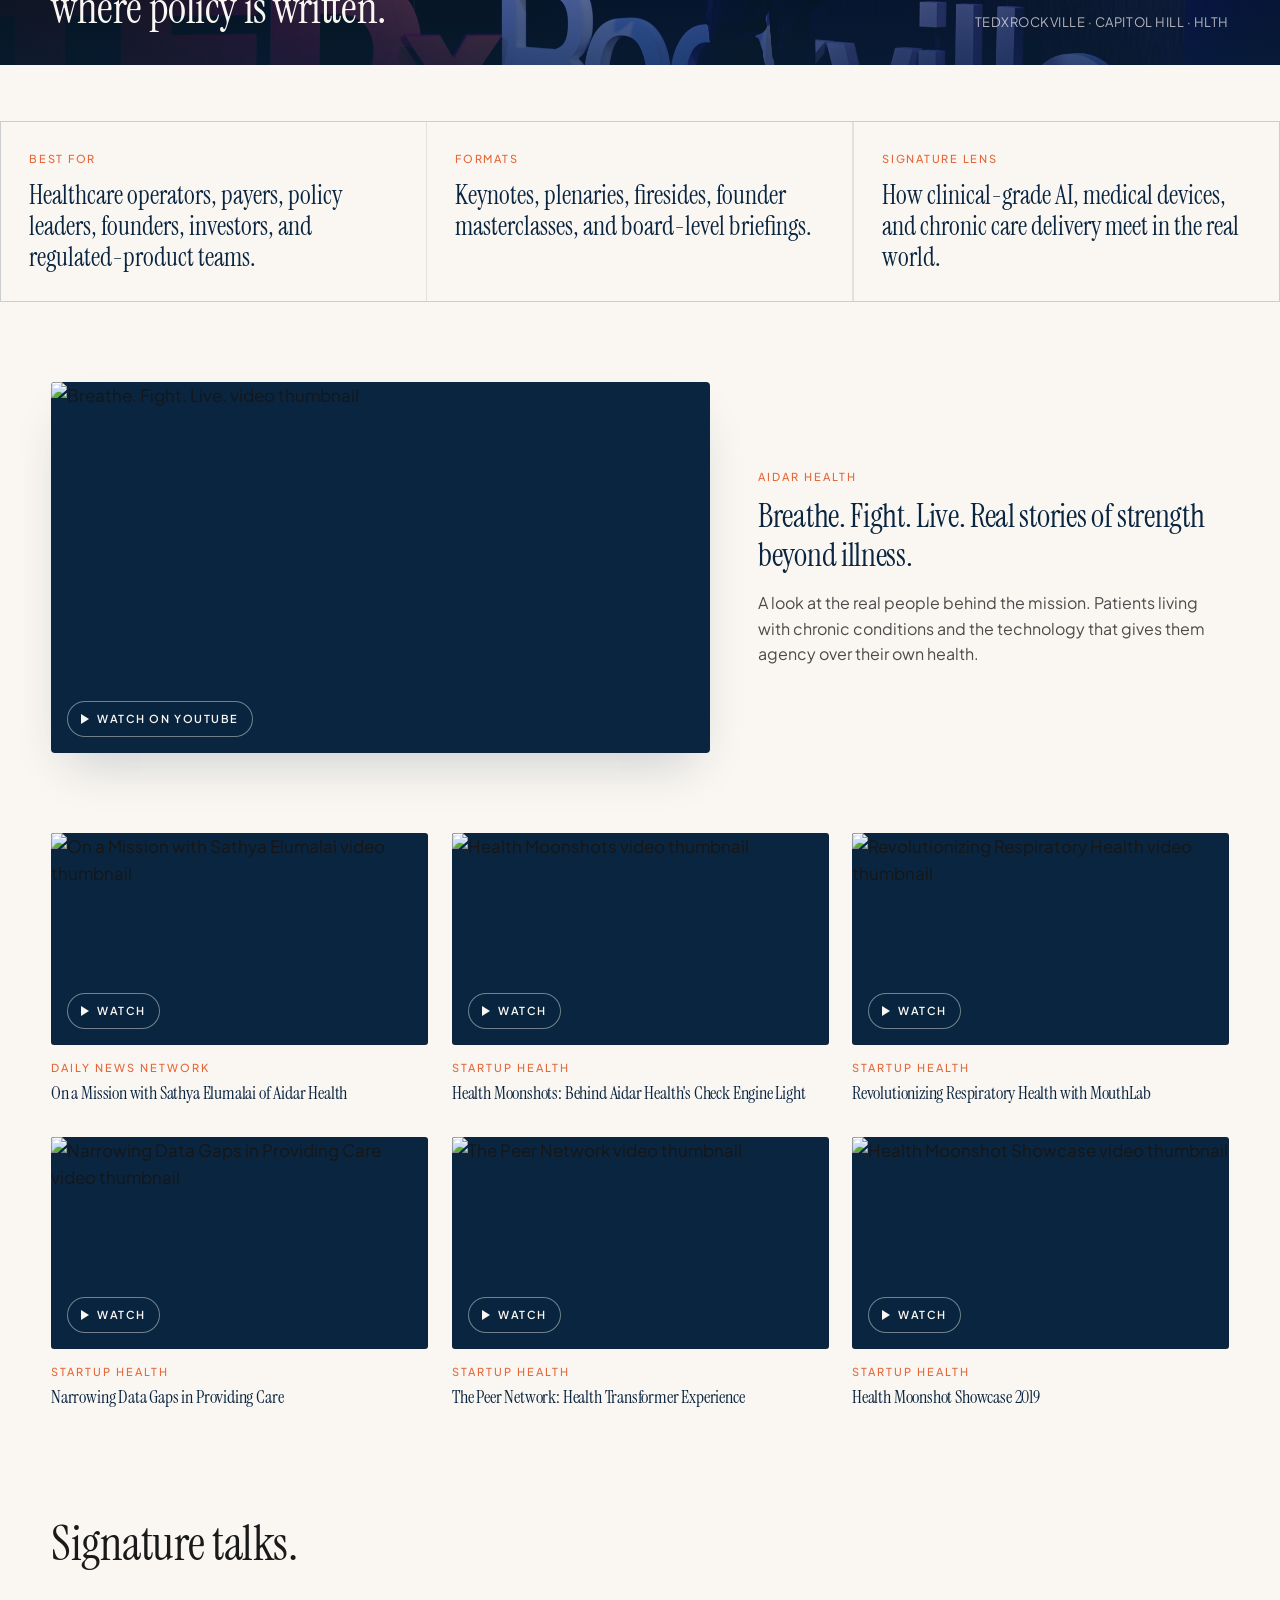
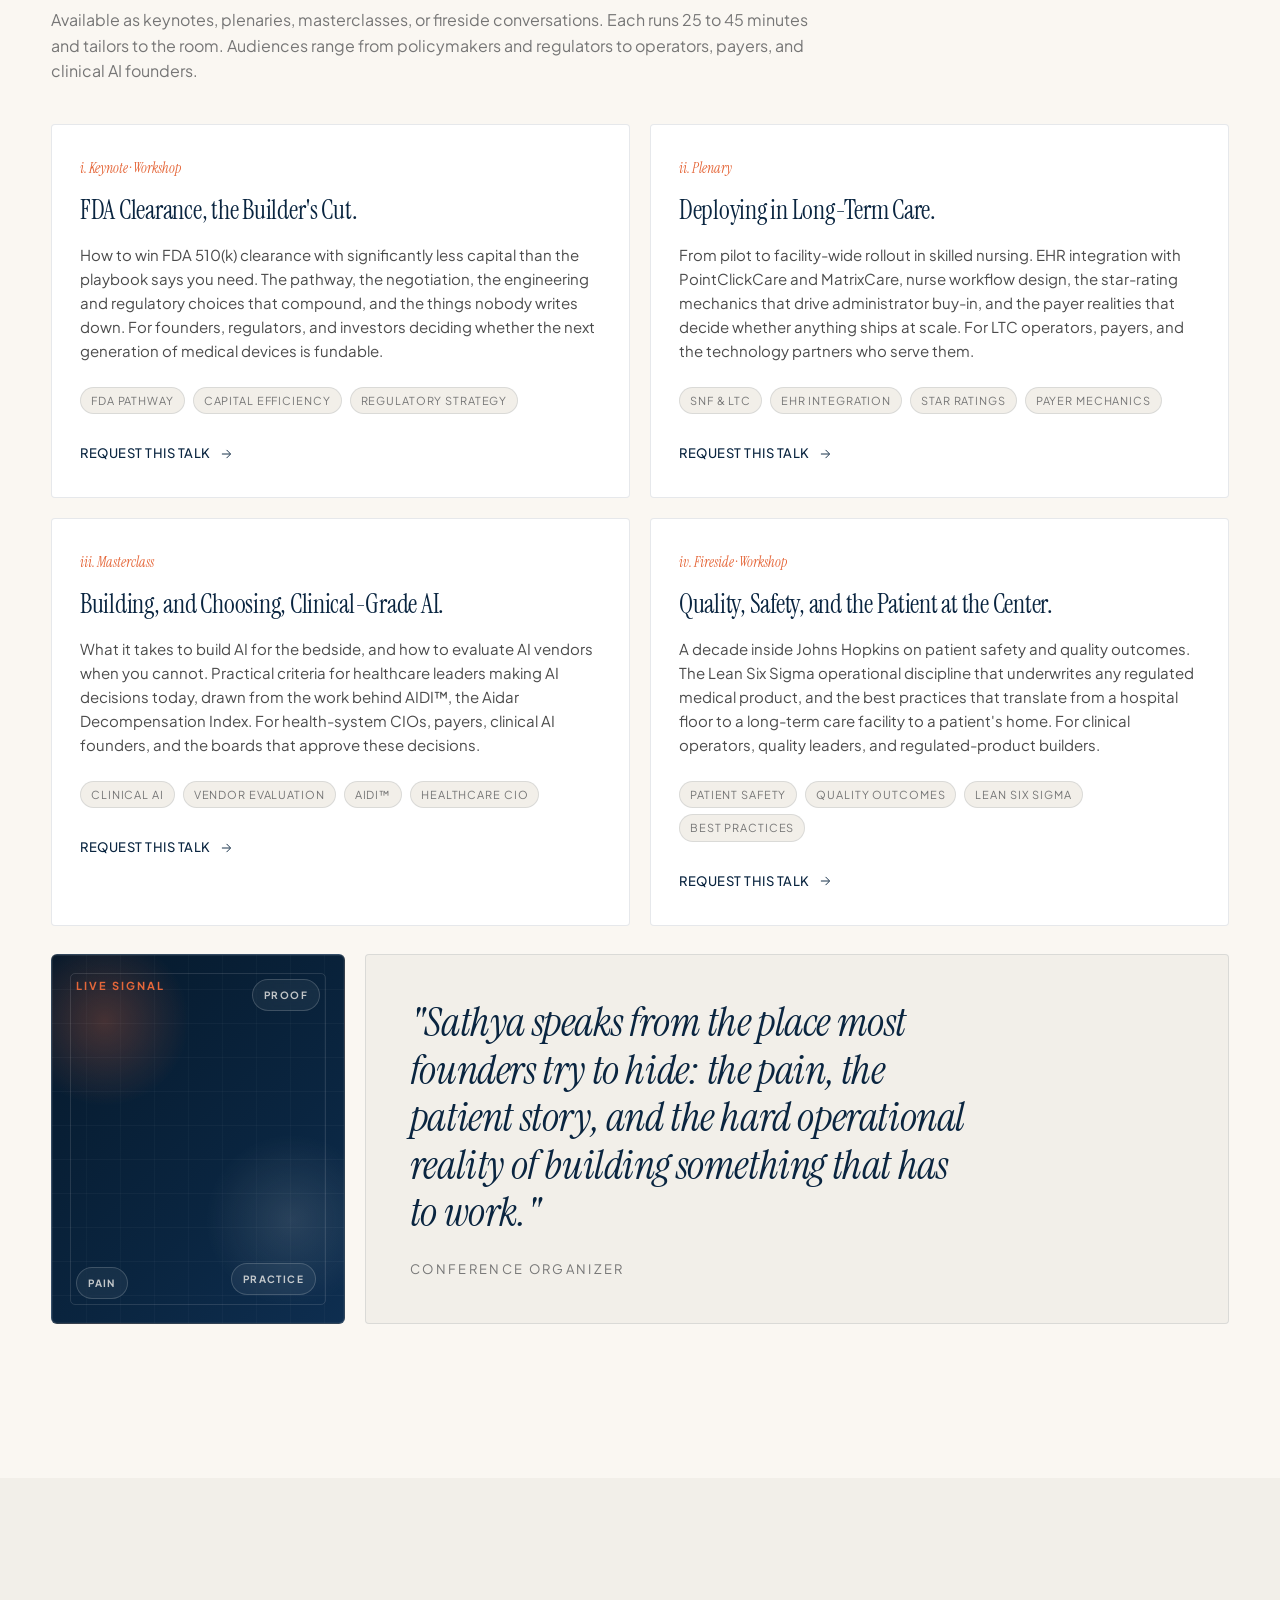
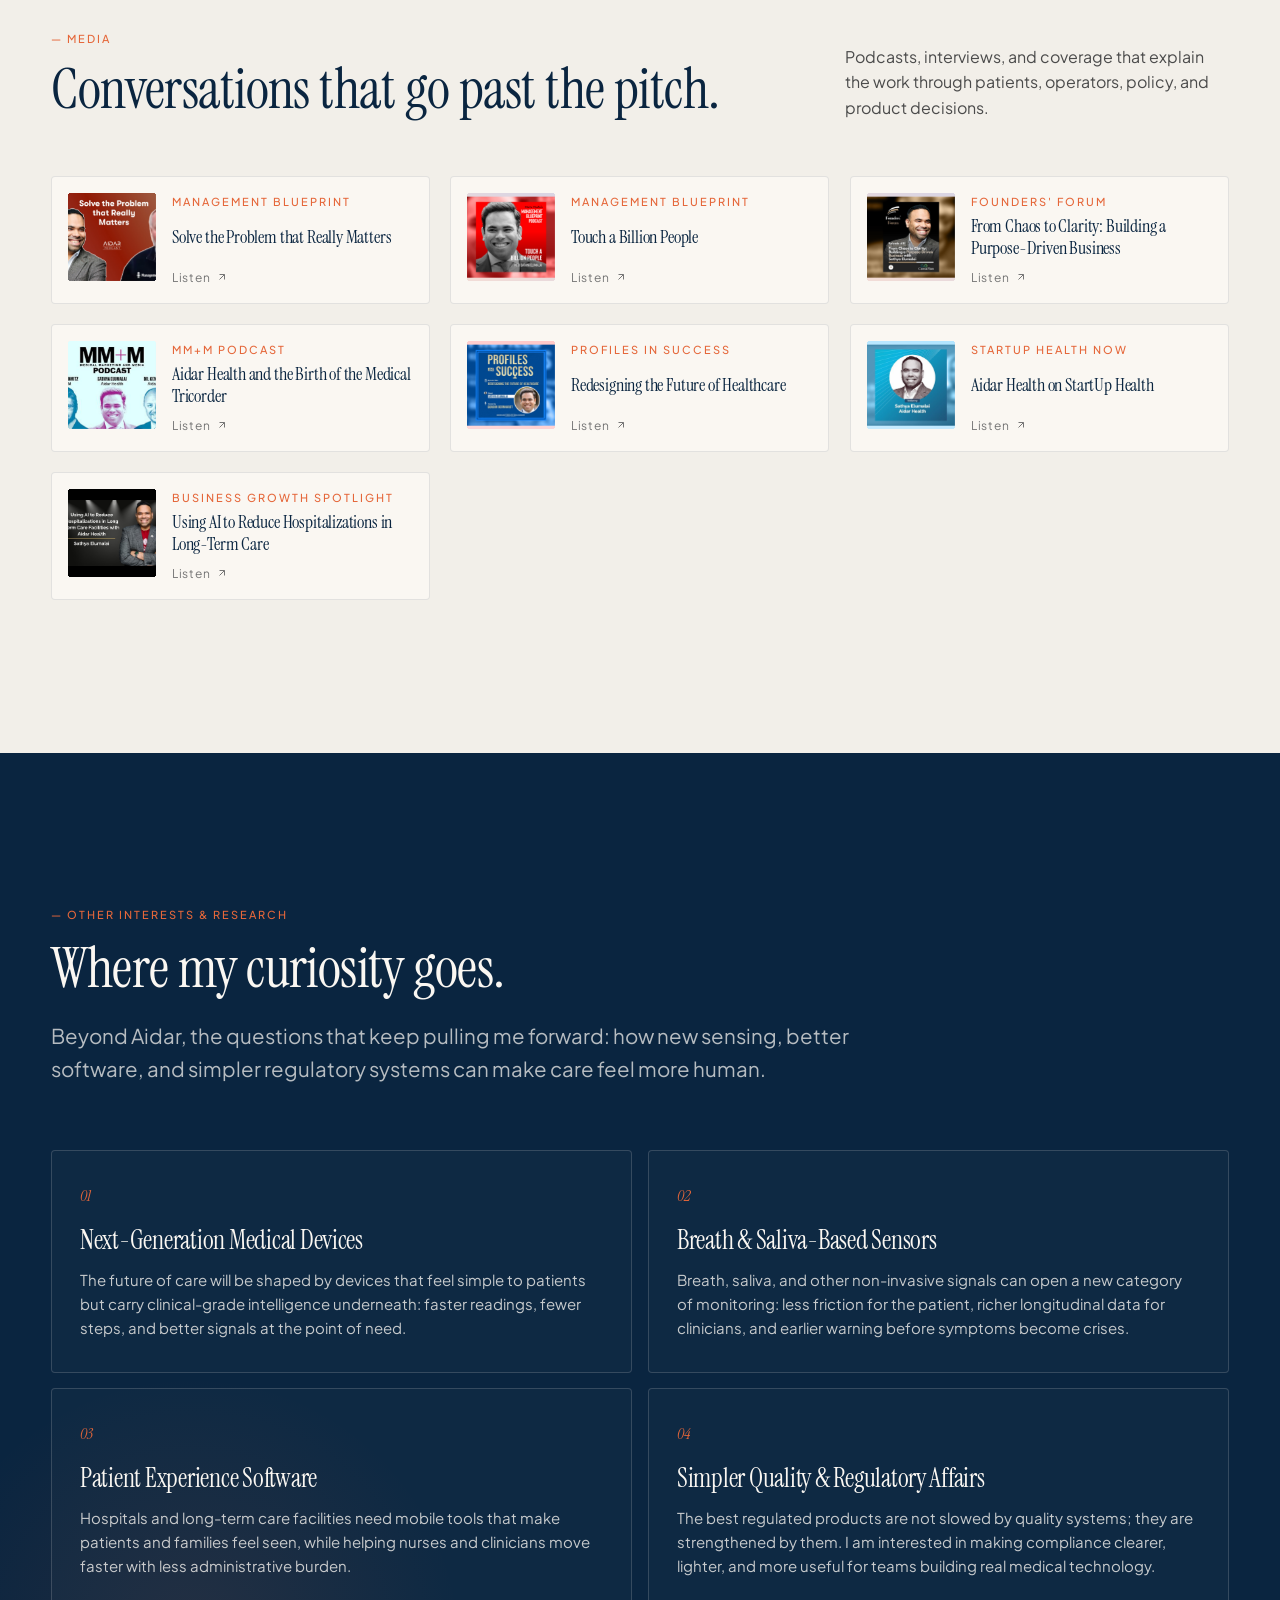
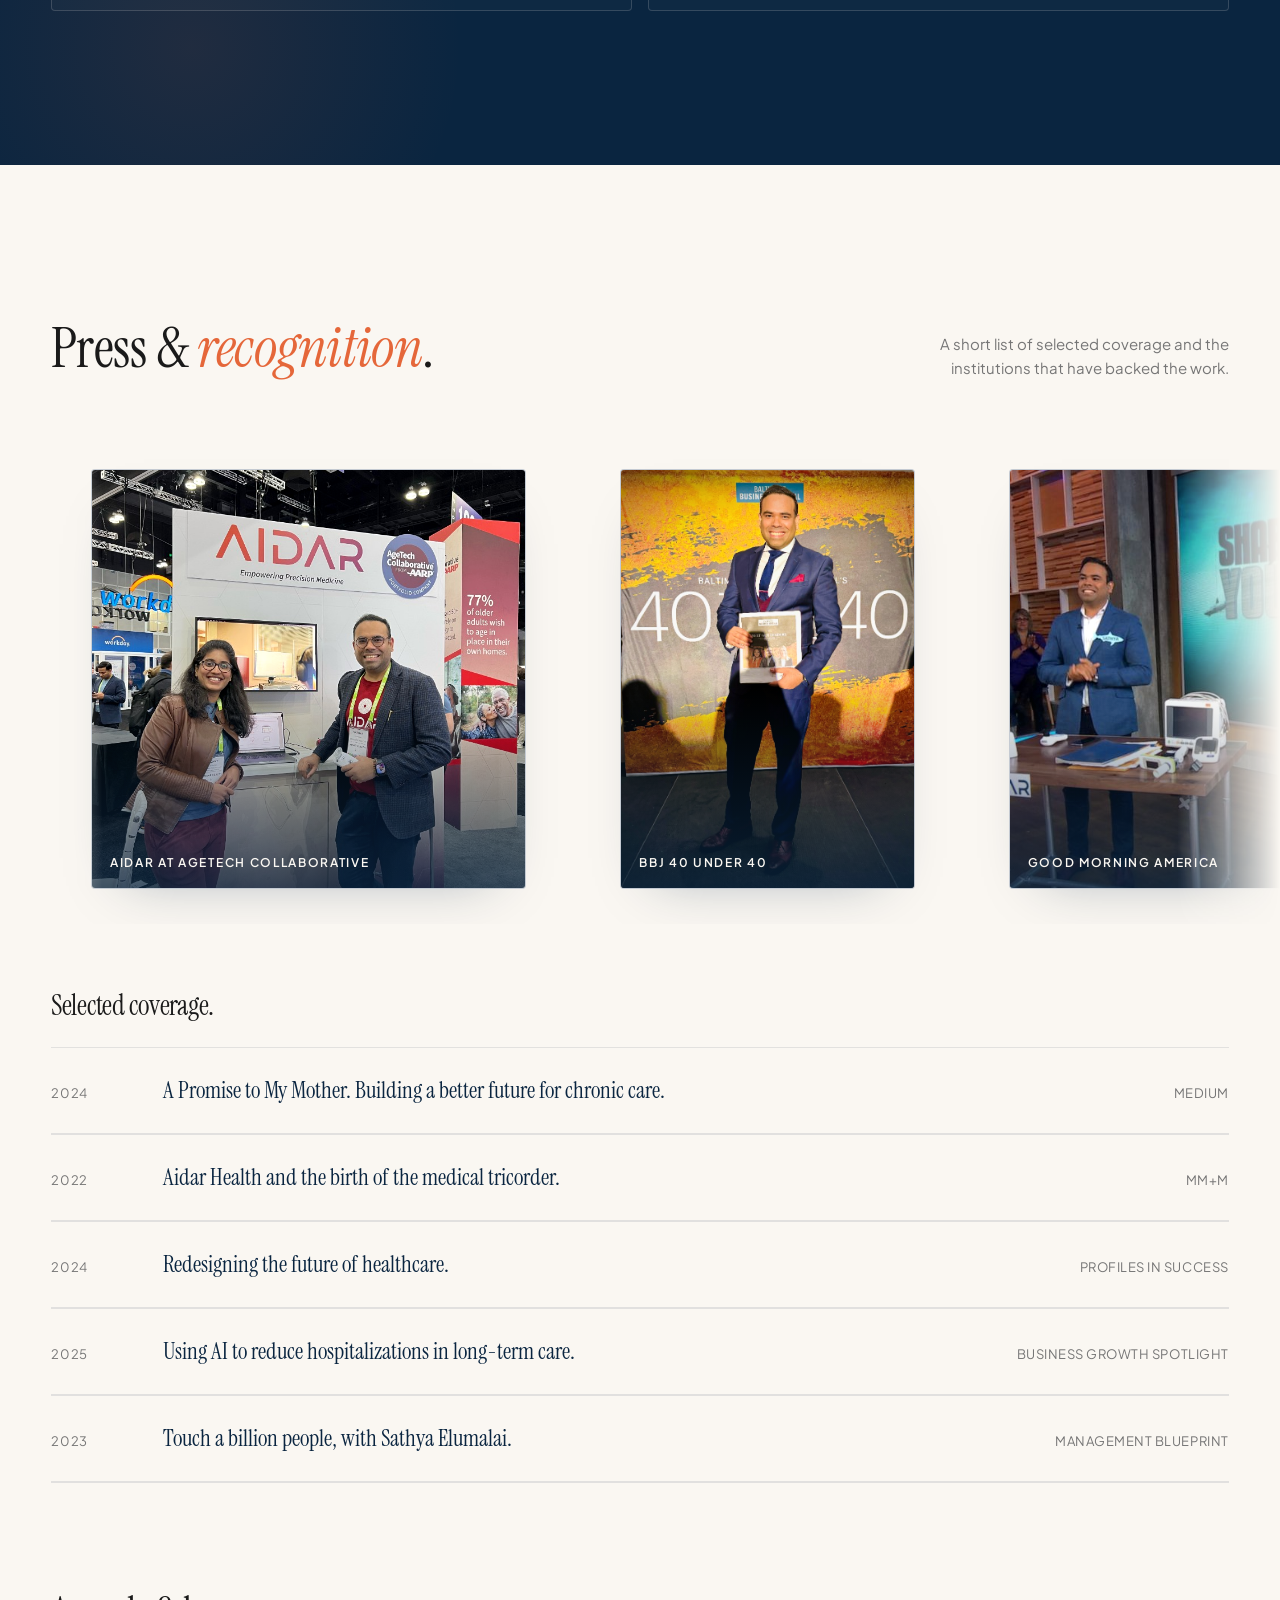
==== commit 0f278084: "Device section: remove the entire vitals parameter list (SpO2...AIDI) Co-Authored-By: Claude <norepl" ====
--- a/index.html
+++ b/index.html
@@ -286,16 +286,6 @@
       <div class="section-eyebrow"><span class="t-micro">The Device</span></div>
       <h2 class="work-device__title" id="workTitle">Eight clinical-grade vitals.<br><em>Sixty seconds. Anywhere.</em></h2>
       <p class="work-device__lede">MouthLab is a single handheld device that captures a comprehensive health snapshot in under sixty seconds, replacing an entire drawer of monitoring tools. It is essentially <em>"a check engine light for humans."</em></p>
-      <ul class="work-device__vitals" role="list" aria-label="MouthLab signal set">
-        <li>SpO2</li>
-        <li>Respiration</li>
-        <li>Heart Rate</li>
-        <li>Heart Rate Variability</li>
-        <li>ECG</li>
-        <li>FEV1</li>
-        <li>PEF</li>
-        <li class="is-pulse">AIDI™</li>
-      </ul>
       <a href="#connect" class="btn btn--ghost">
         <span class="btn__label">Request a deployment briefing</span>
         <svg class="btn__arrow" width="16" height="16" viewBox="0 0 24 24" fill="none" stroke="currentColor" stroke-width="1.6" stroke-linecap="round" stroke-linejoin="round" aria-hidden="true"><path d="M5 12h14M13 5l7 7-7 7"/></svg>
--- a/style.css
+++ b/style.css
@@ -1469,10 +1469,19 @@
    CONNECT — §5.7
    ============================================================ */
 .connect {
-  background: var(--anchor);
+  background: linear-gradient(165deg, #0C2C4C 0%, #071B2E 100%);
   color: var(--bone);
   padding-block: var(--section-py);
-}
+  position: relative;
+  overflow: hidden;
+}
+.connect::before {
+  content: "";
+  position: absolute; inset: 0;
+  background: radial-gradient(58% 68% at 50% 0%, rgba(229,103,58,0.10), transparent 62%);
+  pointer-events: none;
+}
+.connect__inner { position: relative; z-index: 1; }
 .connect__inner {
   max-width: 920px;
   margin-inline: auto;
@@ -2001,7 +2010,7 @@
    JOURNEY — compact horizontal rail
    ============================================================ */
 .journey {
-  background: var(--bone);
+  background: var(--bone-soft);
   color: var(--ink);
   padding-block: clamp(64px, 8vw, 104px);
   position: relative;
@@ -2852,7 +2861,8 @@
    PHASE 3 — "EARLY DETECTION IS A HUMAN RIGHT" MANIFESTO
    ============================================================ */
 .manifesto {
-  background: linear-gradient(180deg, #FCFAF6 0%, #F2EADC 100%);
+  background: linear-gradient(180deg, #F4EBDB 0%, #EBDFC9 100%);
+  border-top: 1px solid rgba(10,37,64,0.09);
   padding: clamp(96px, 14vw, 184px) var(--gutter-px);
   text-align: center;
   position: relative;
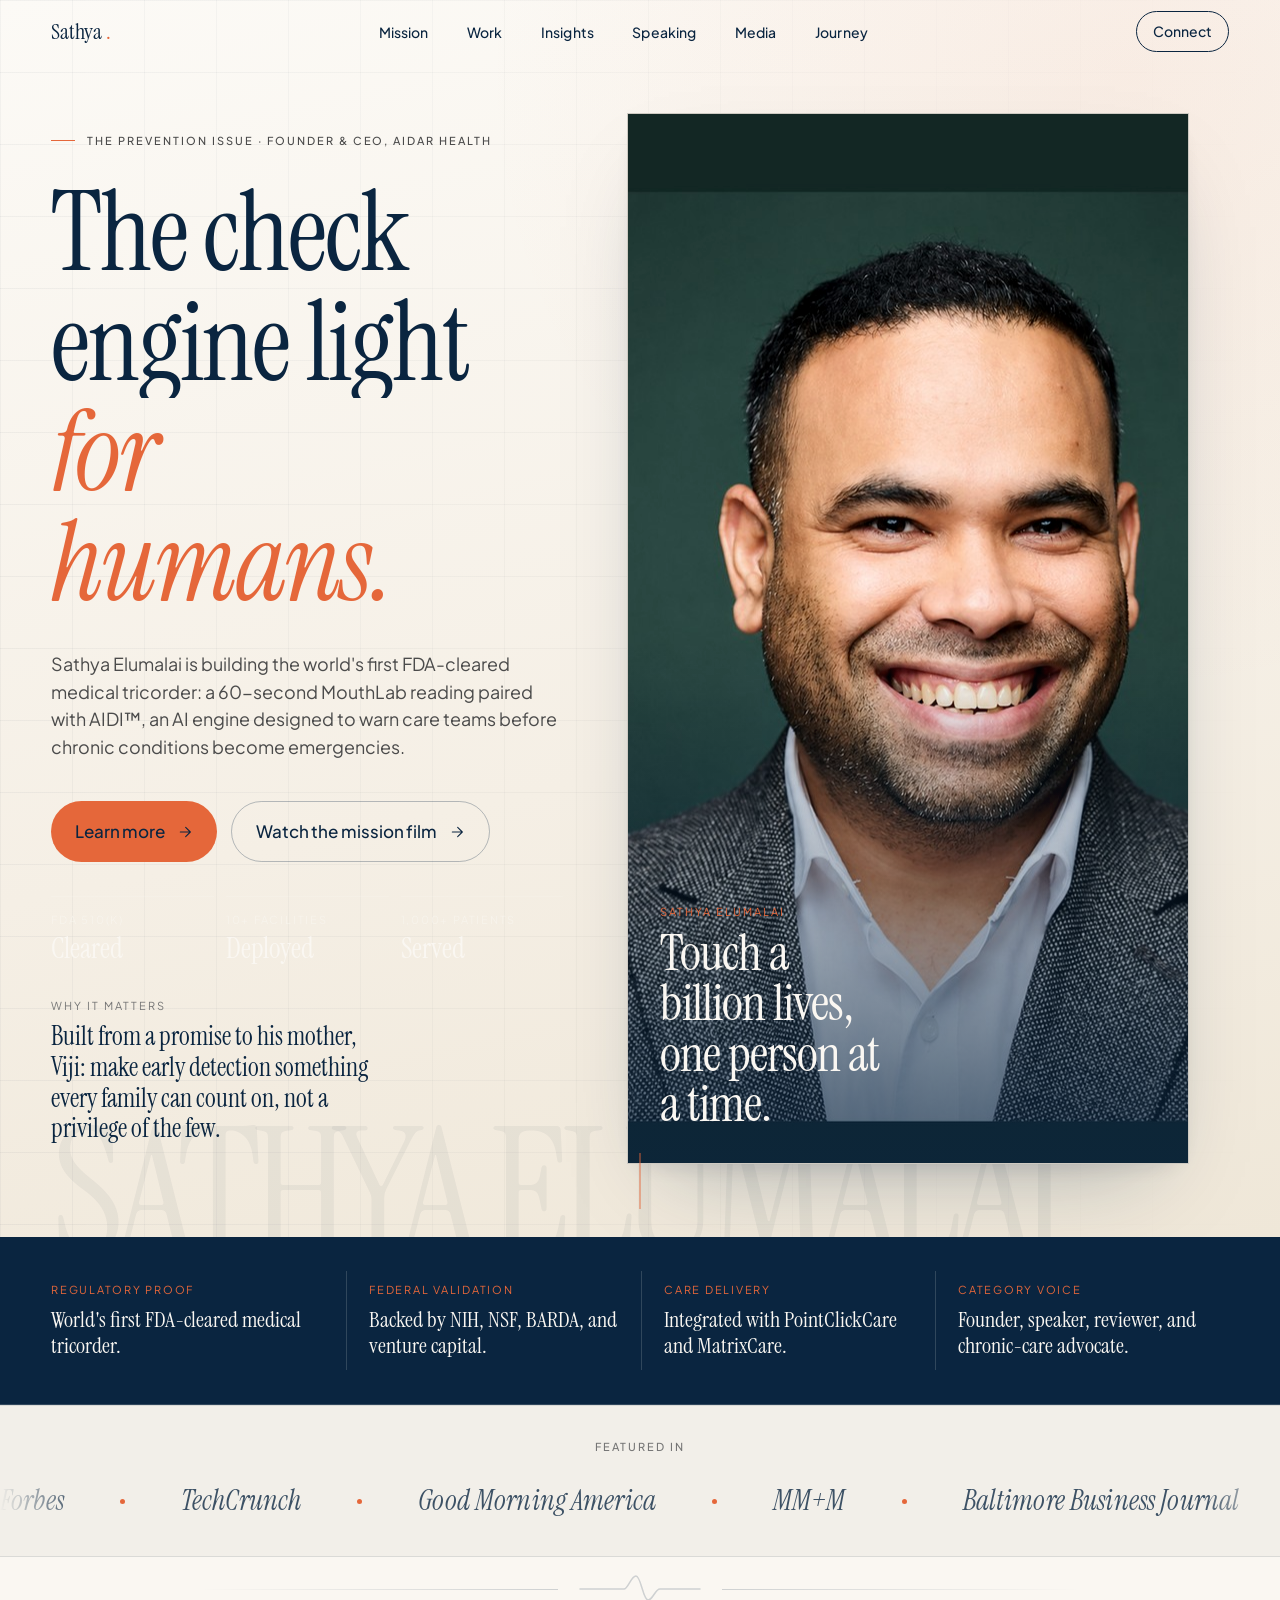
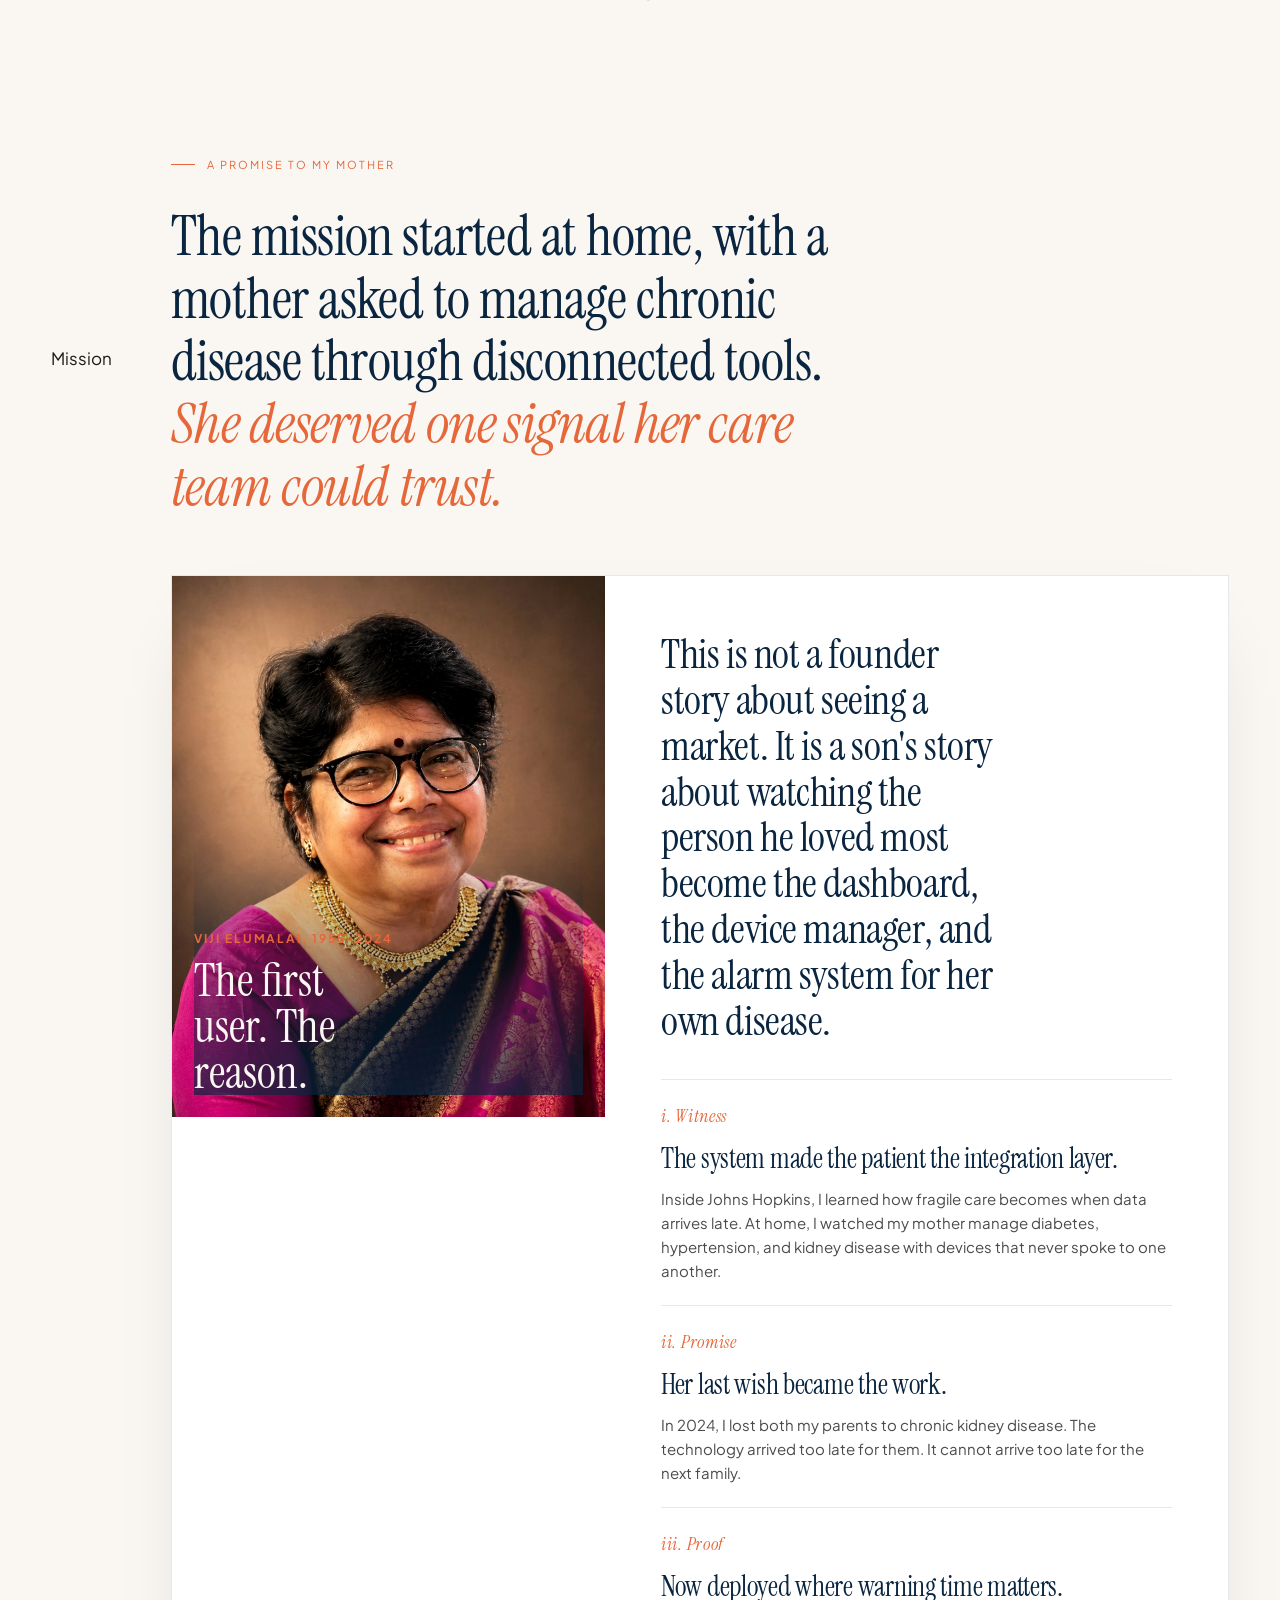
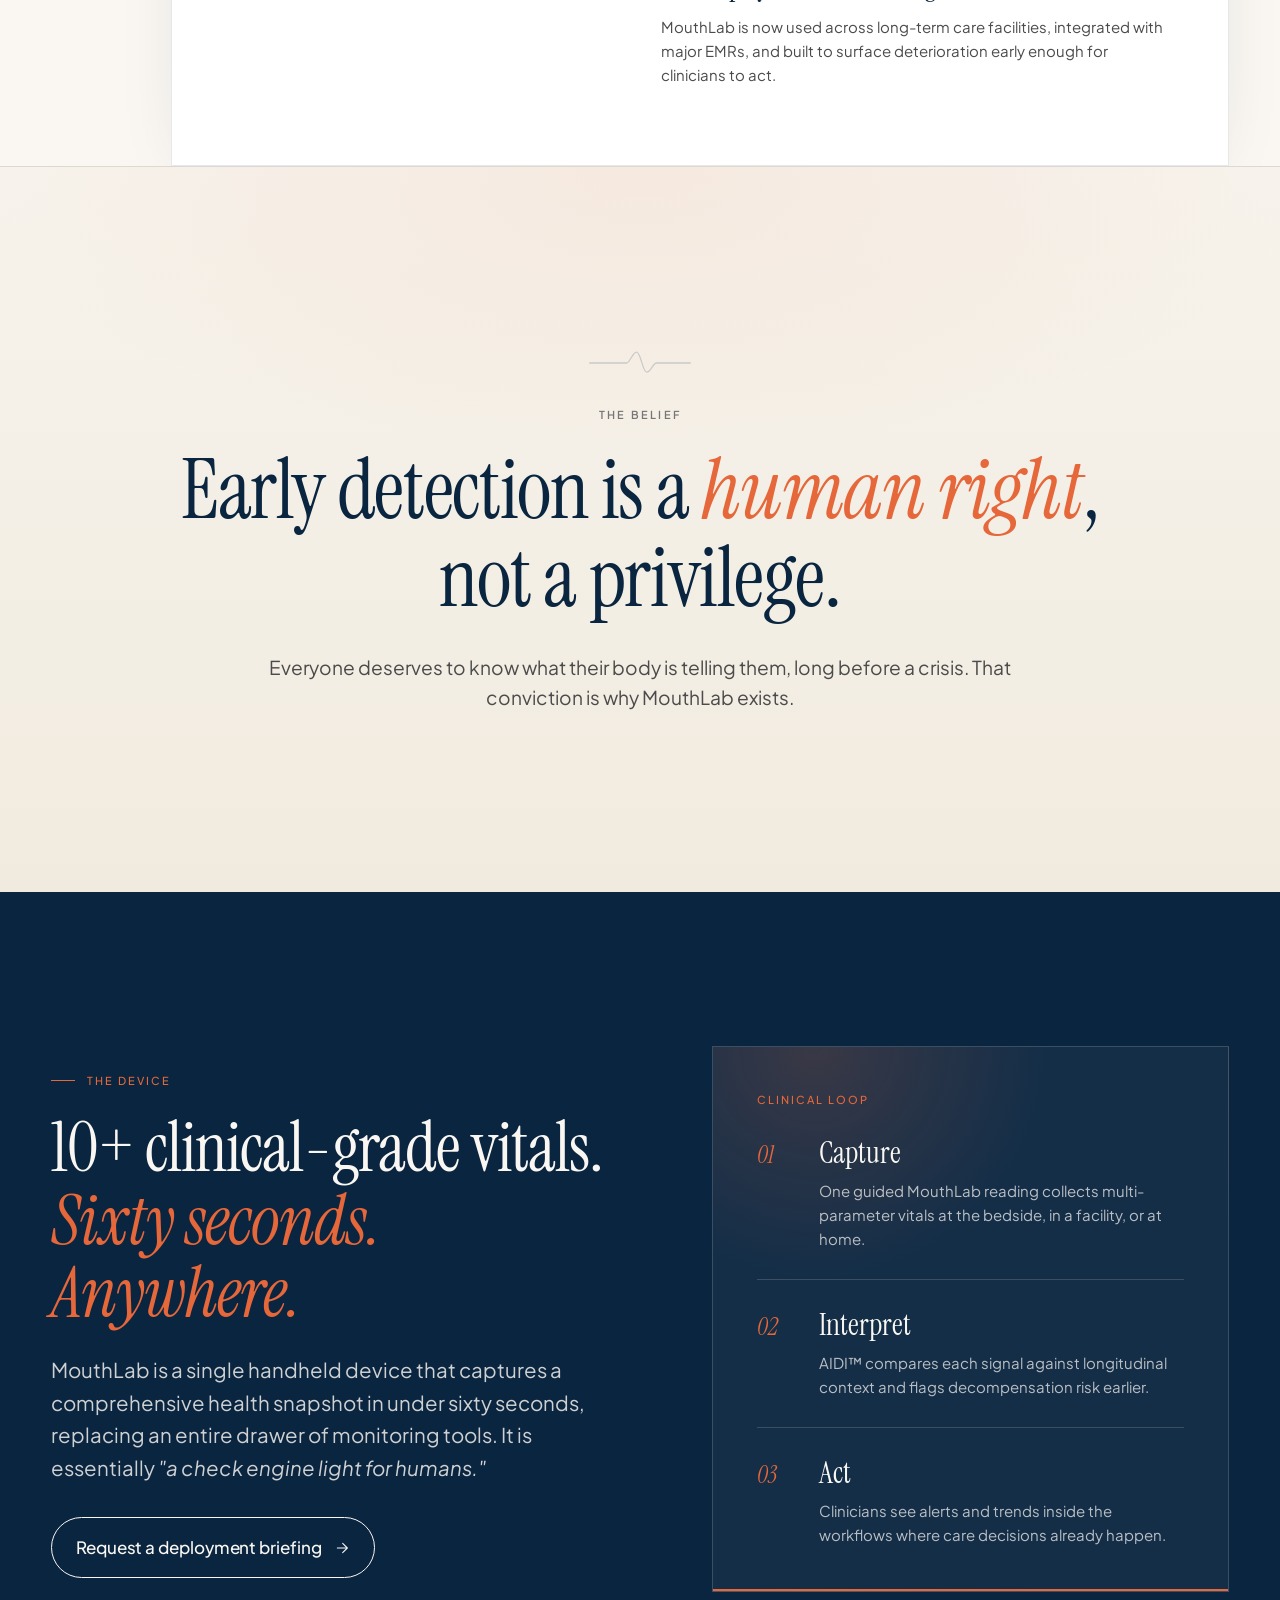
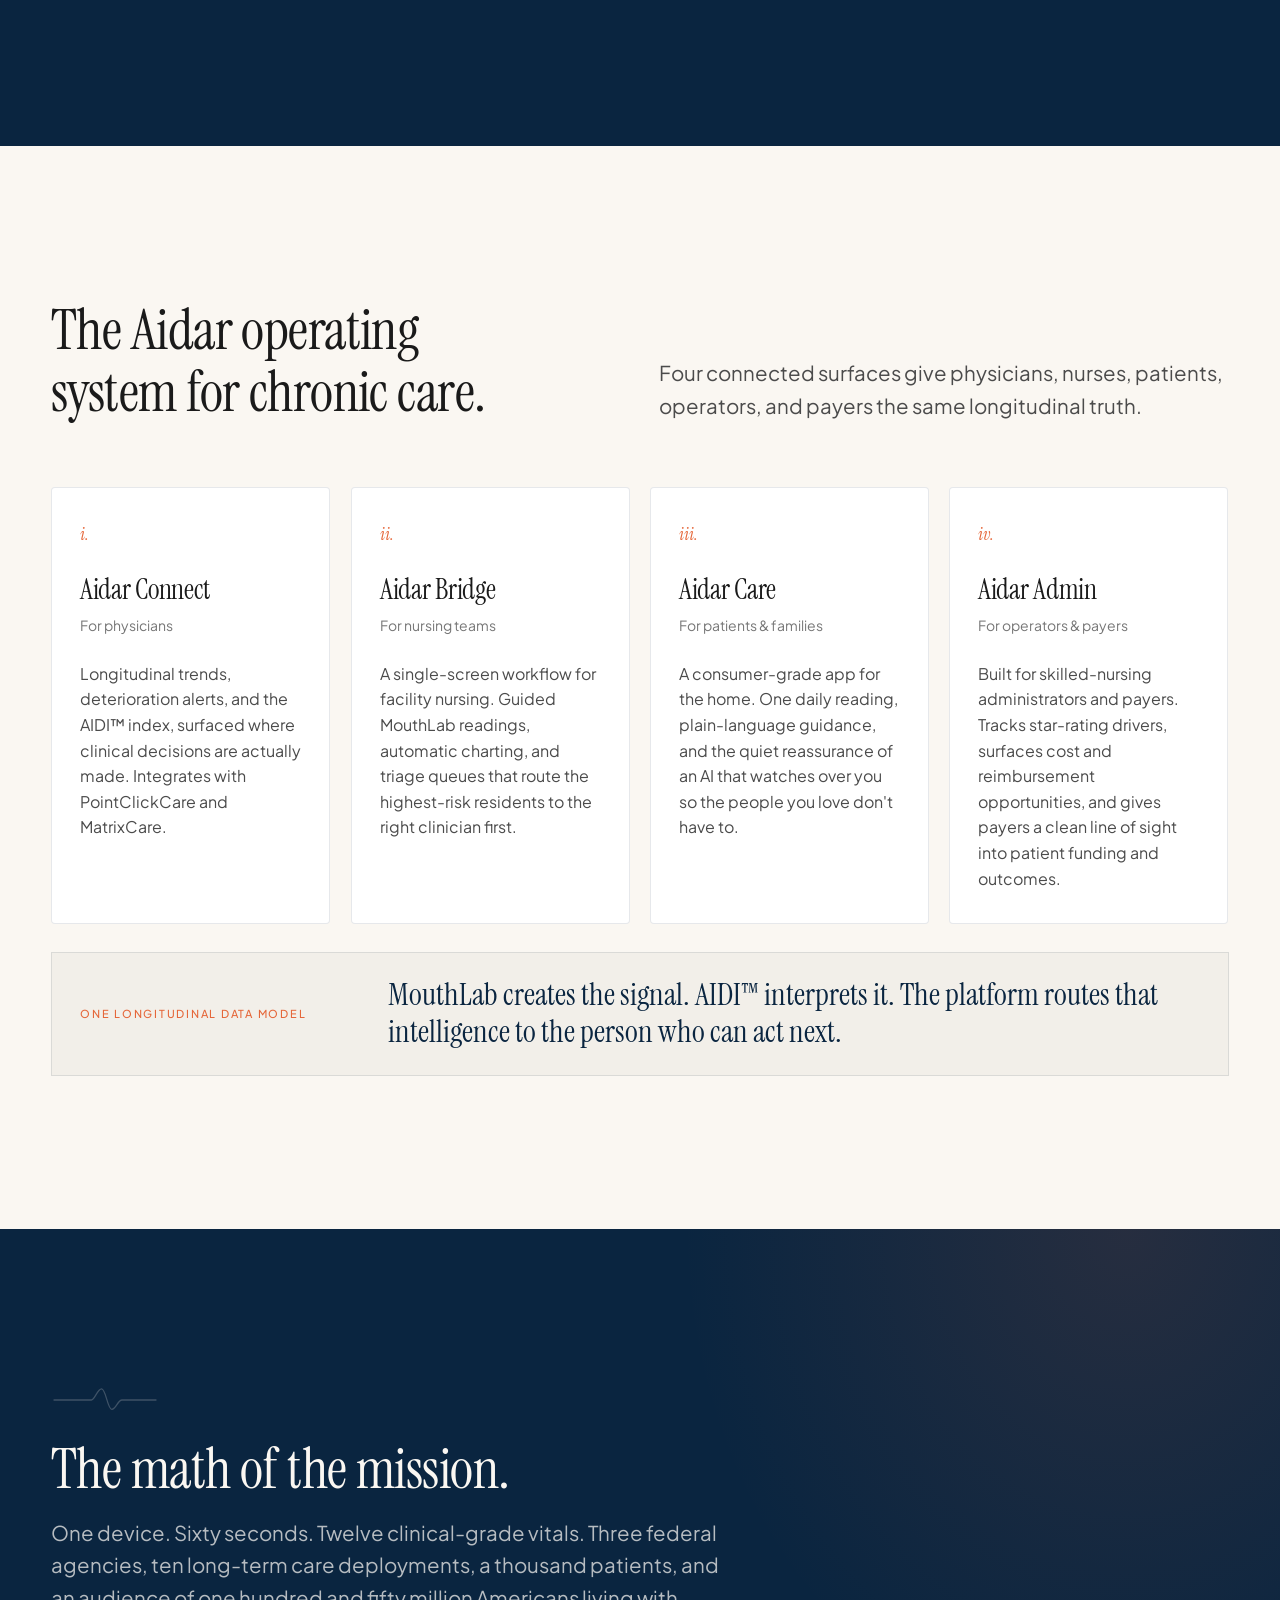
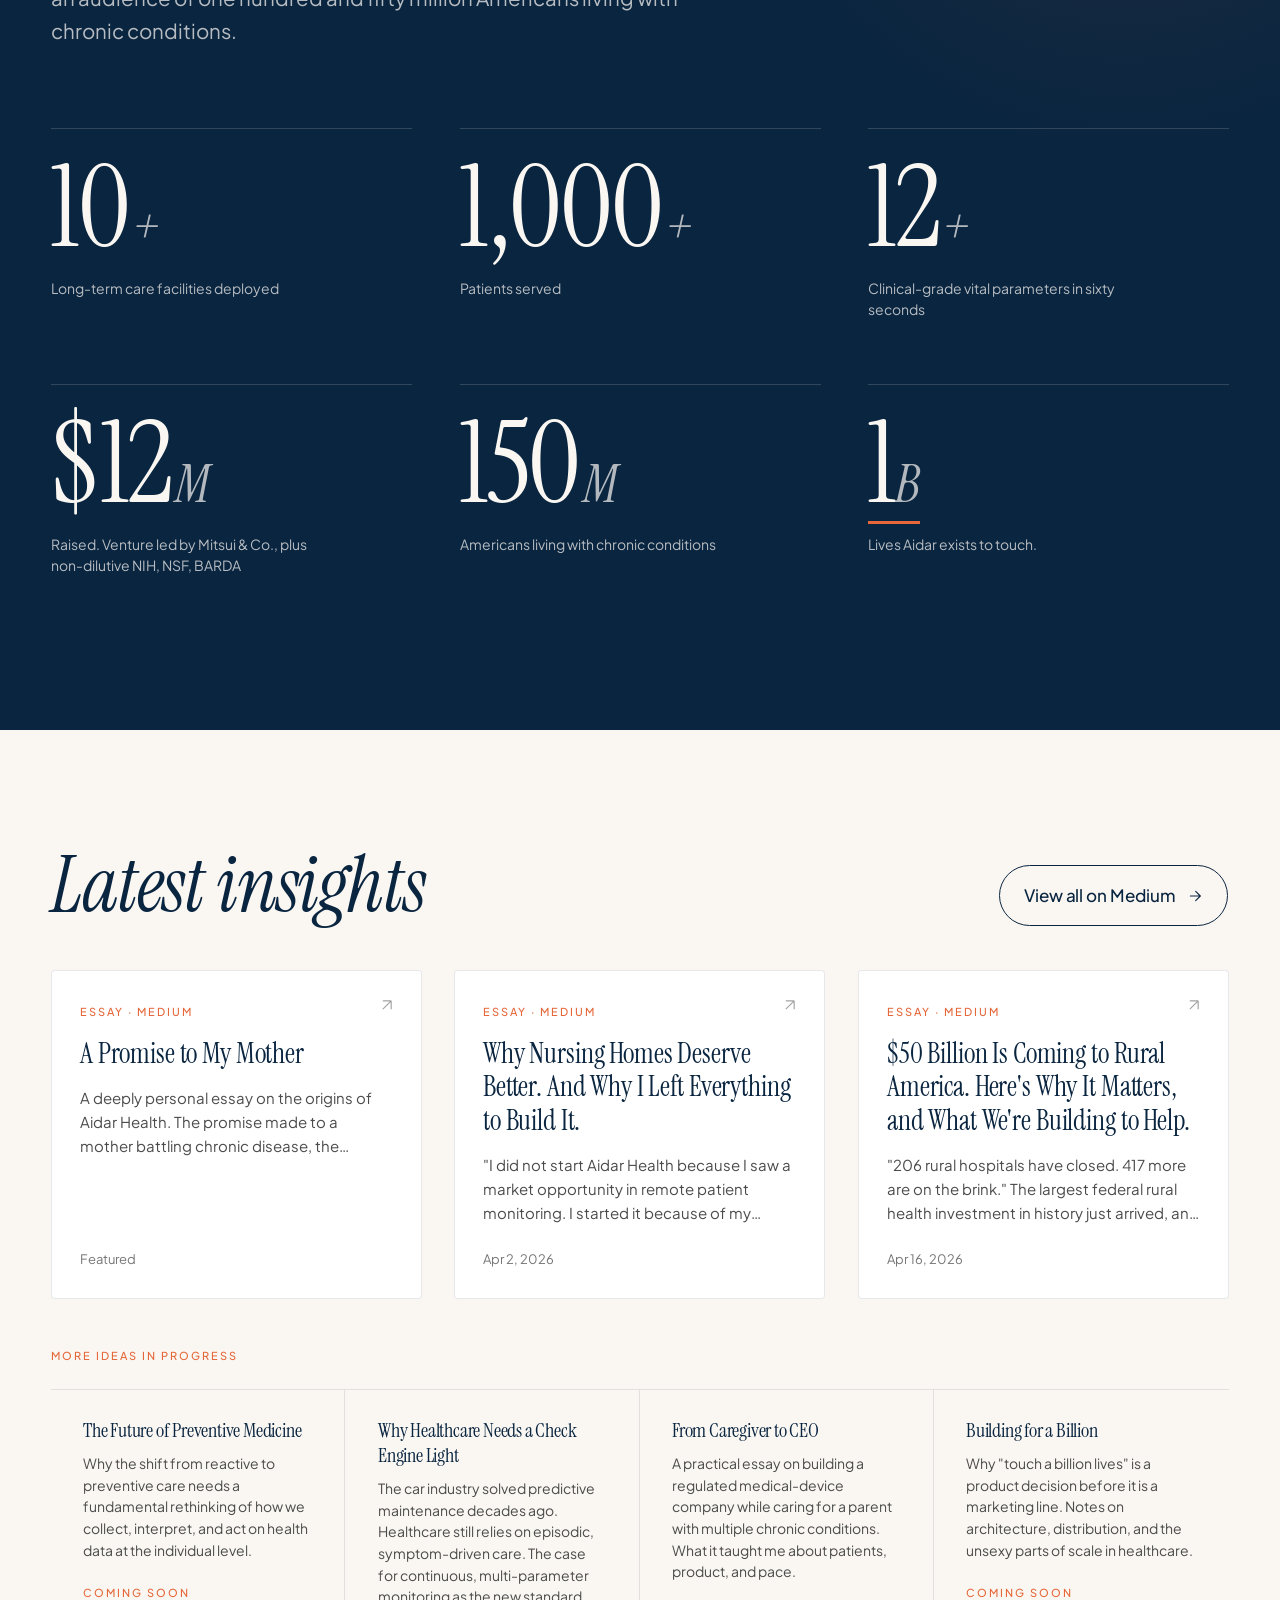
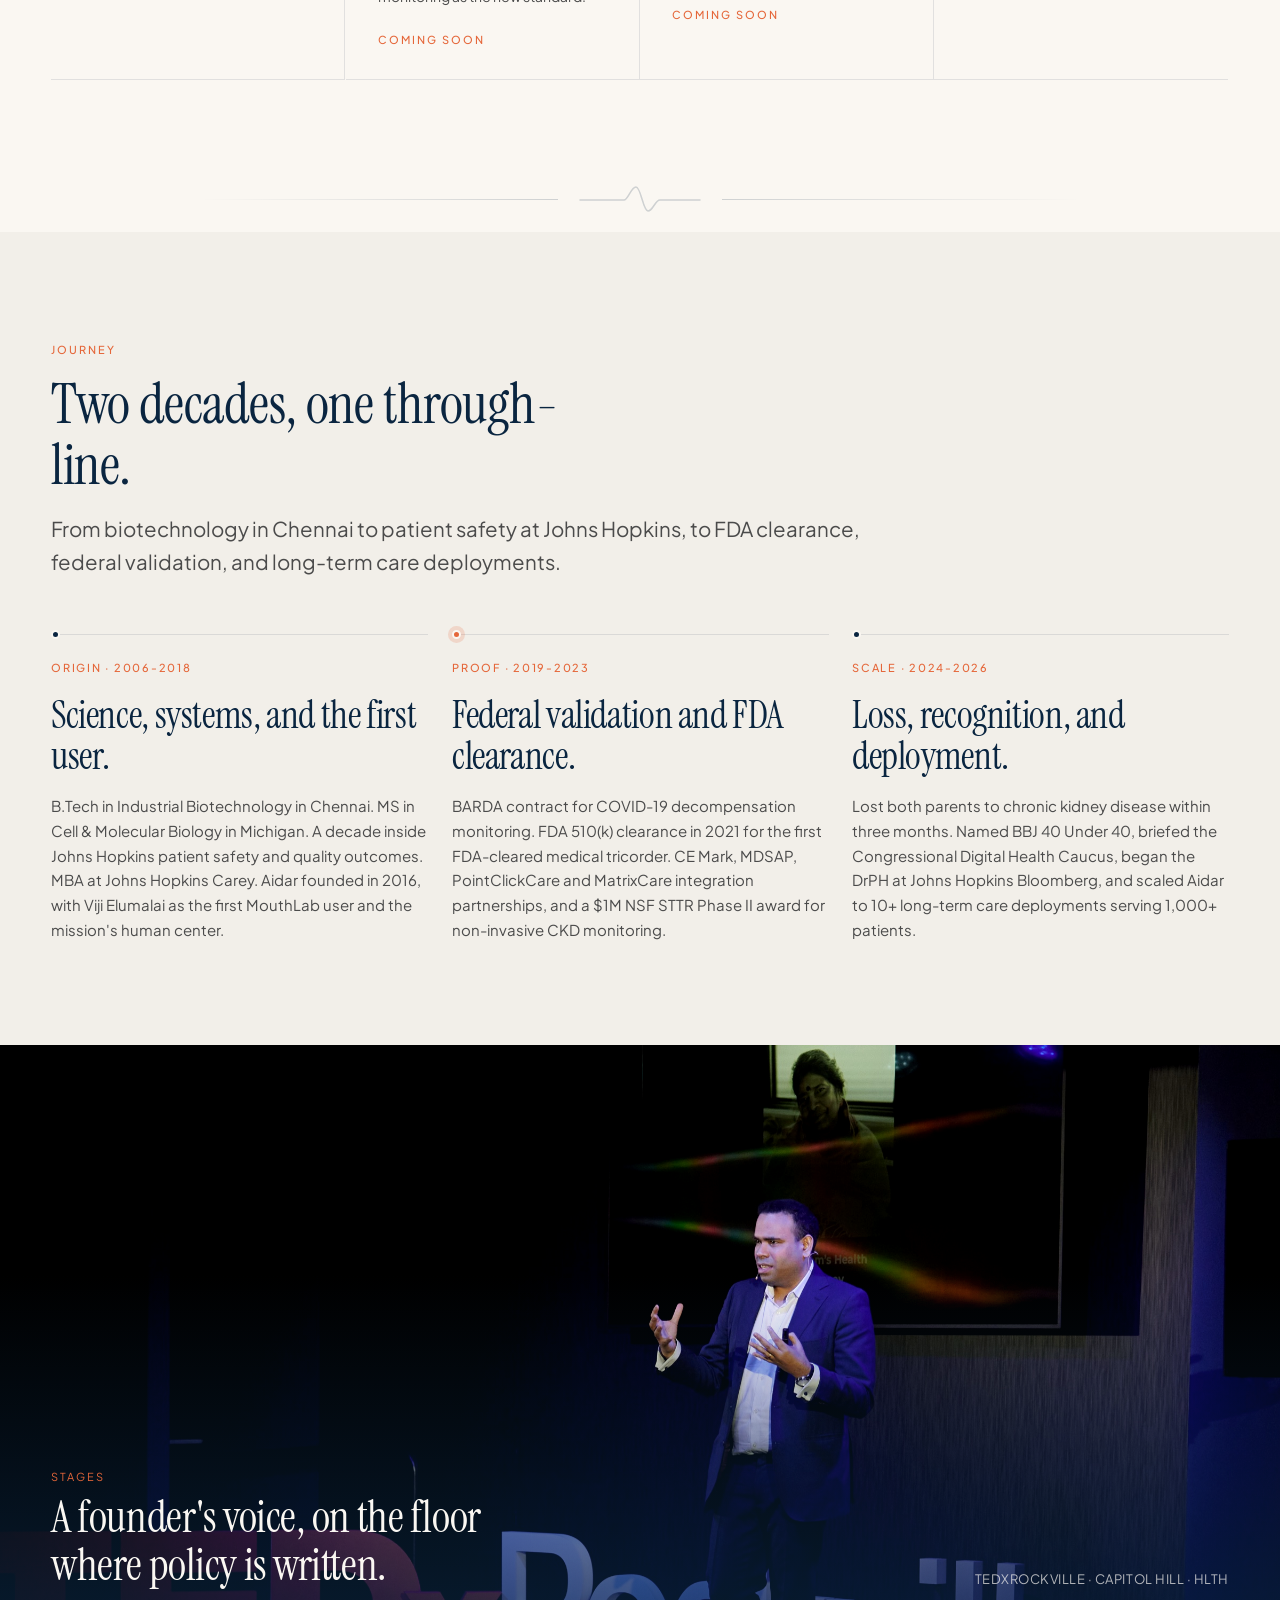
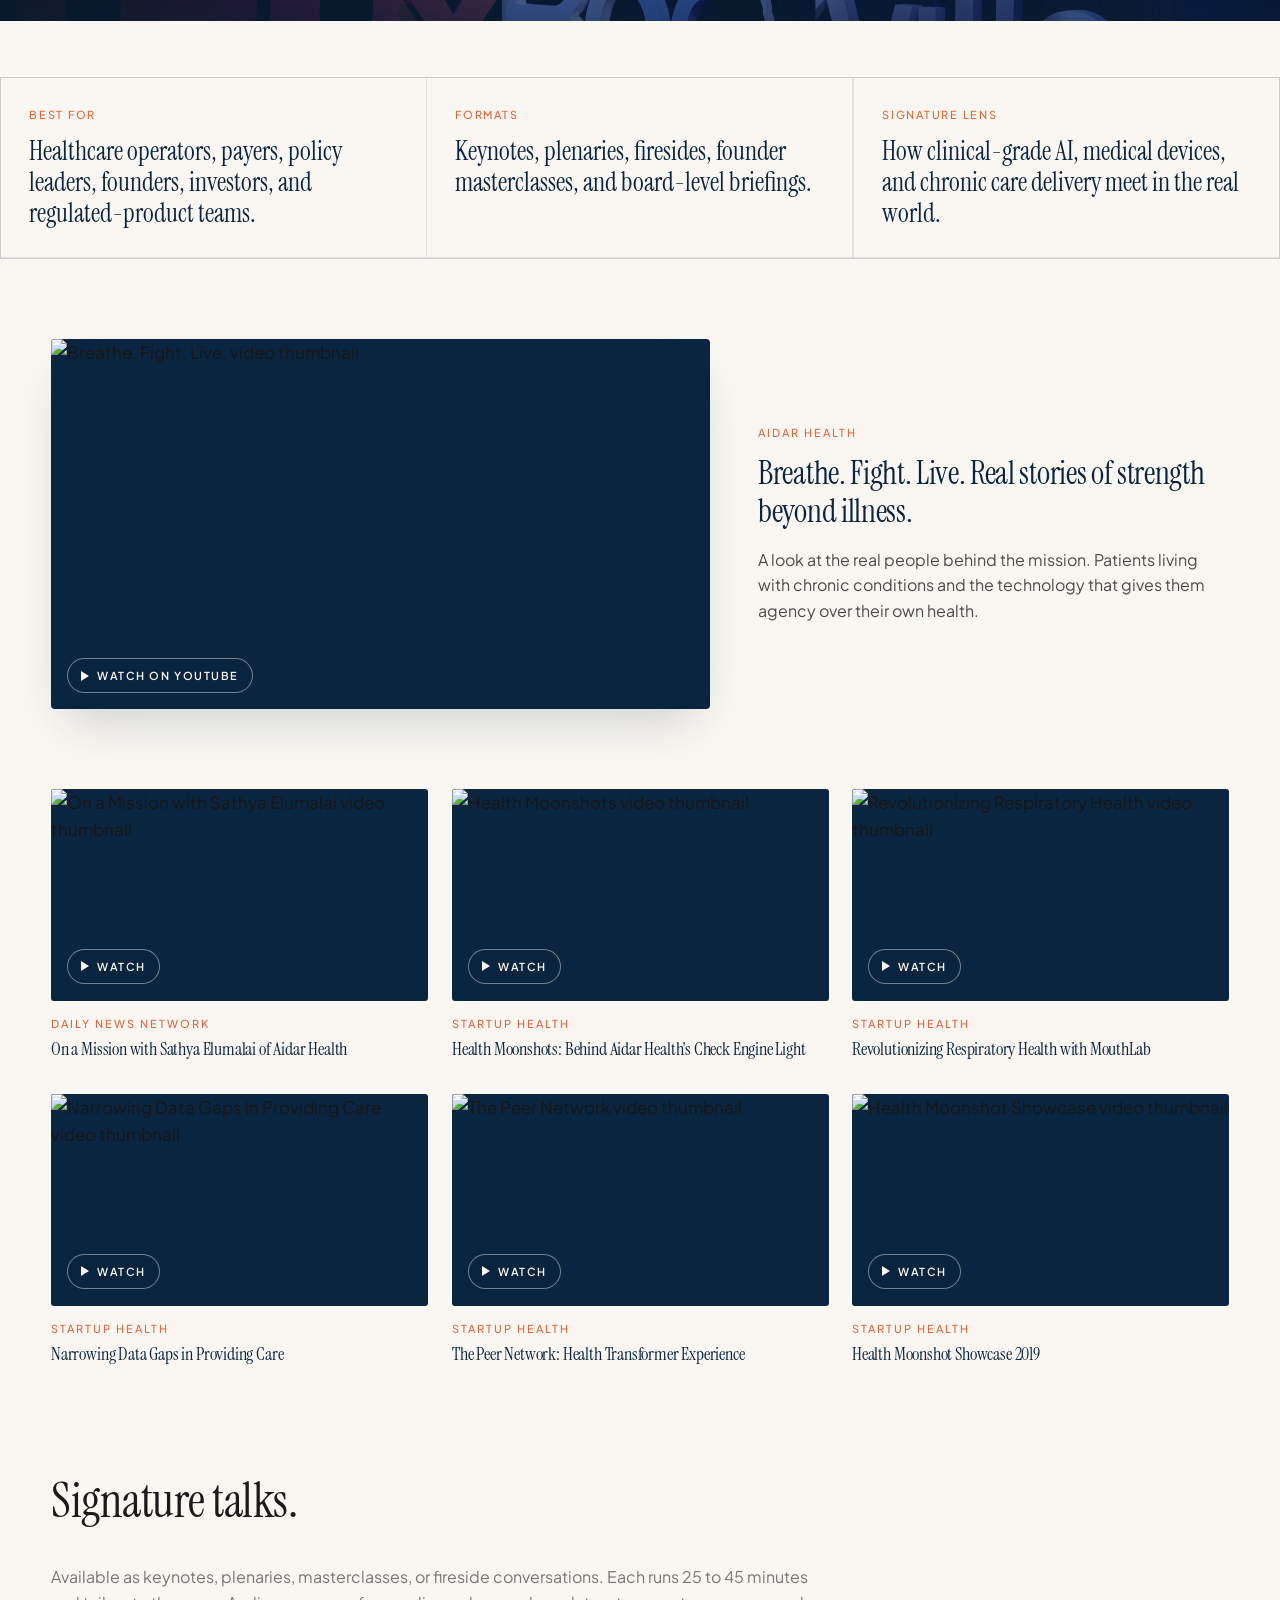
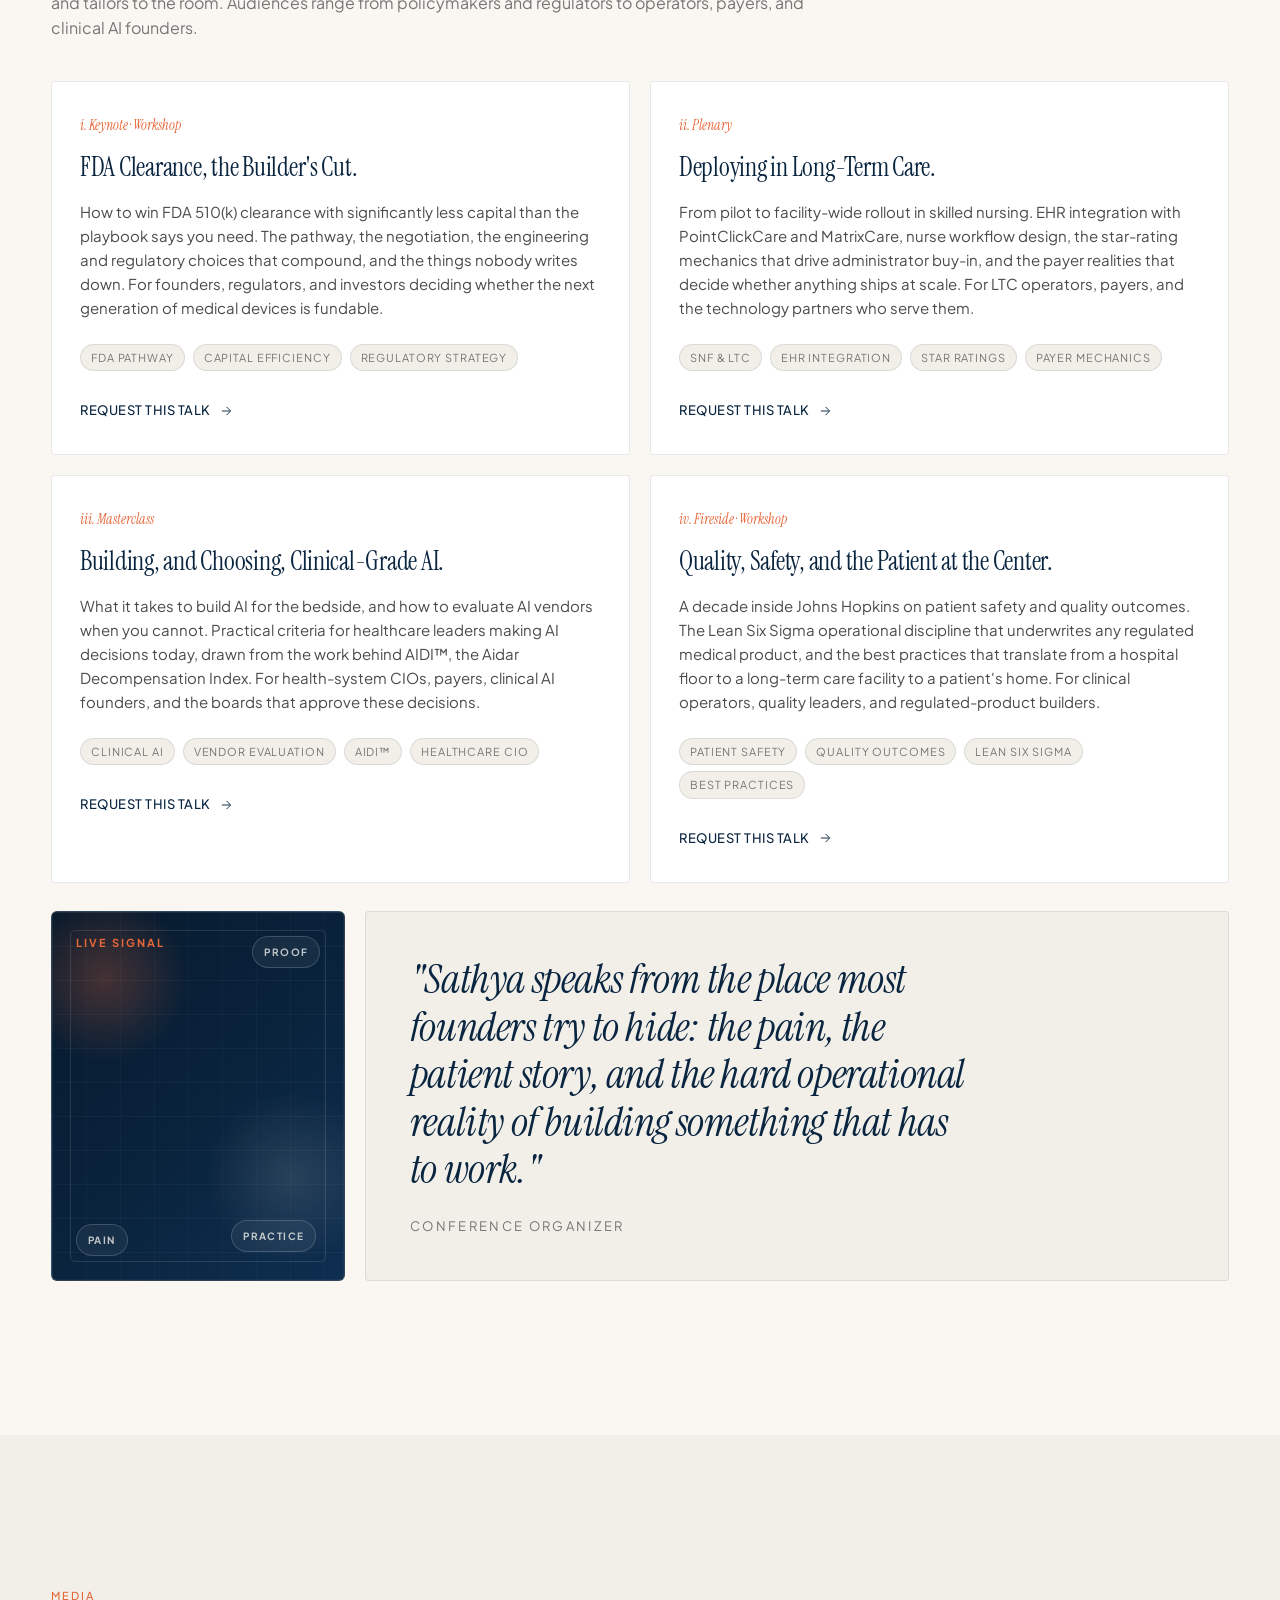
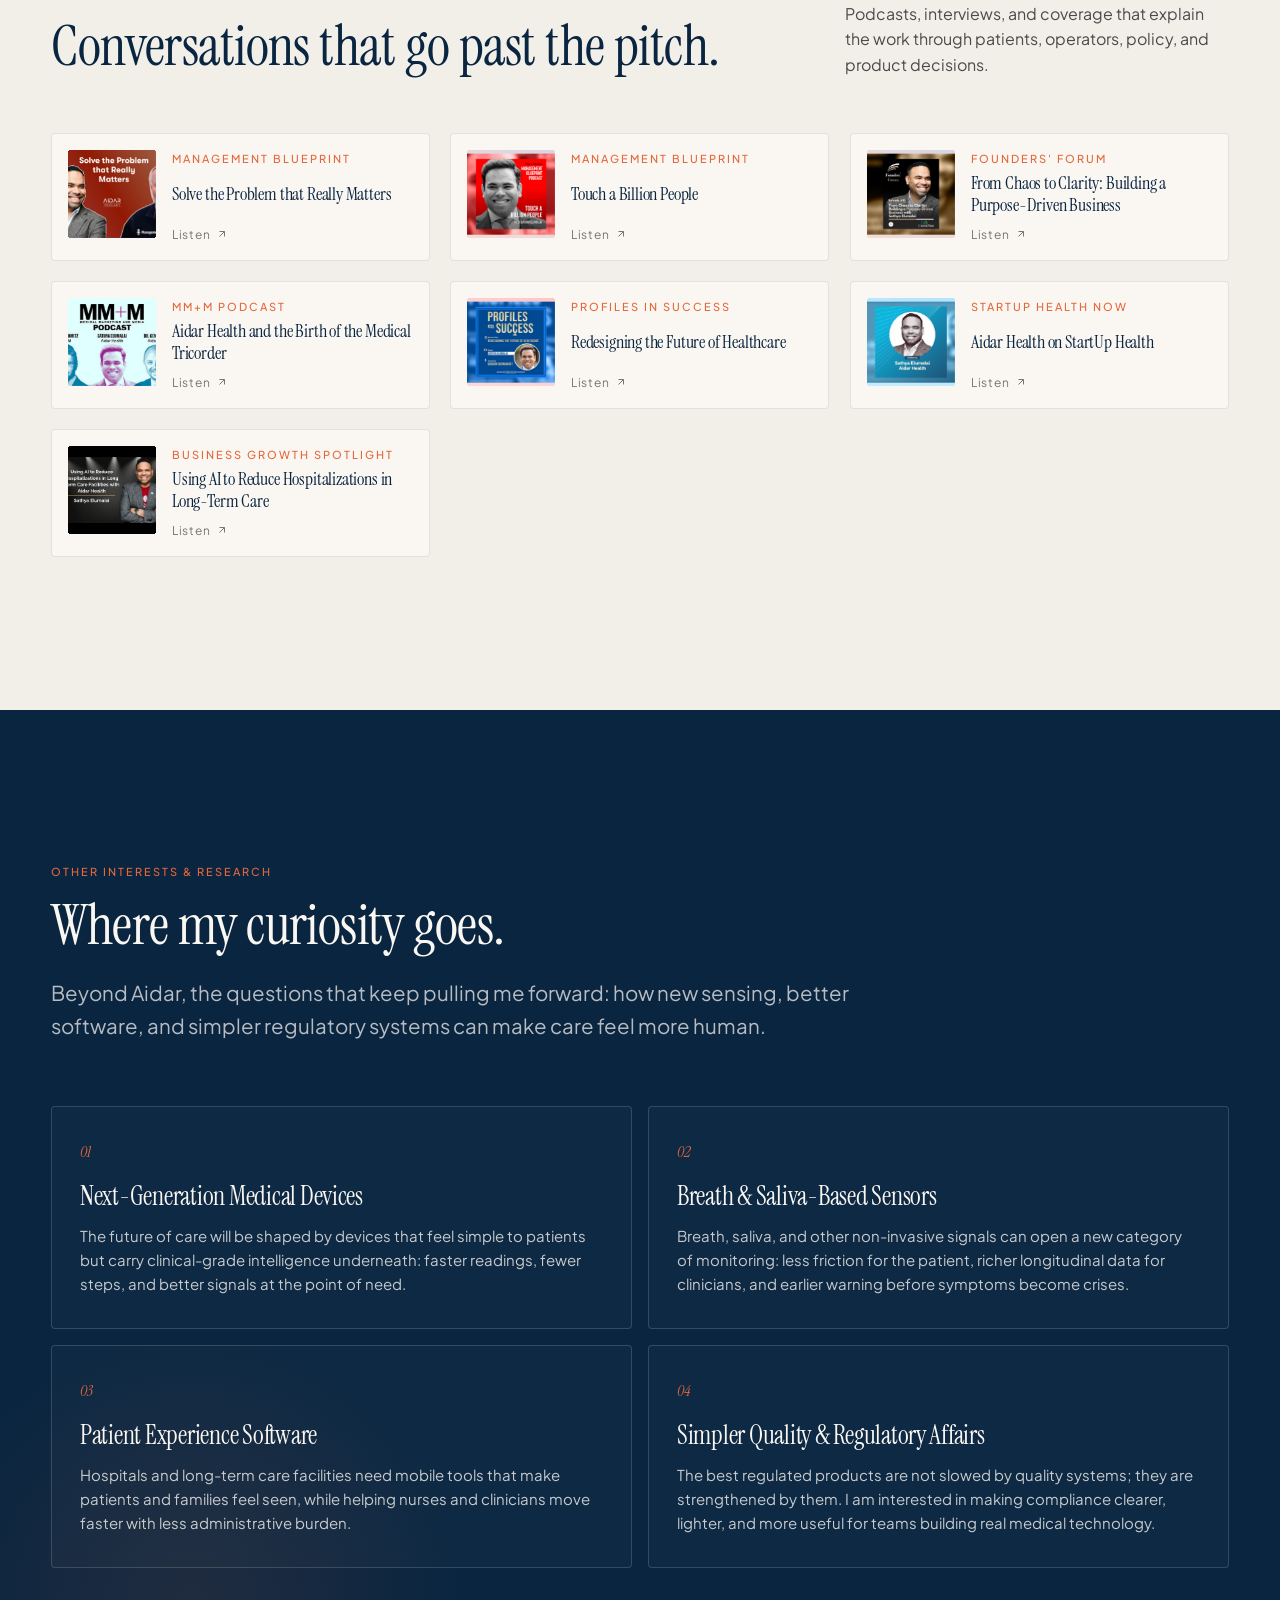
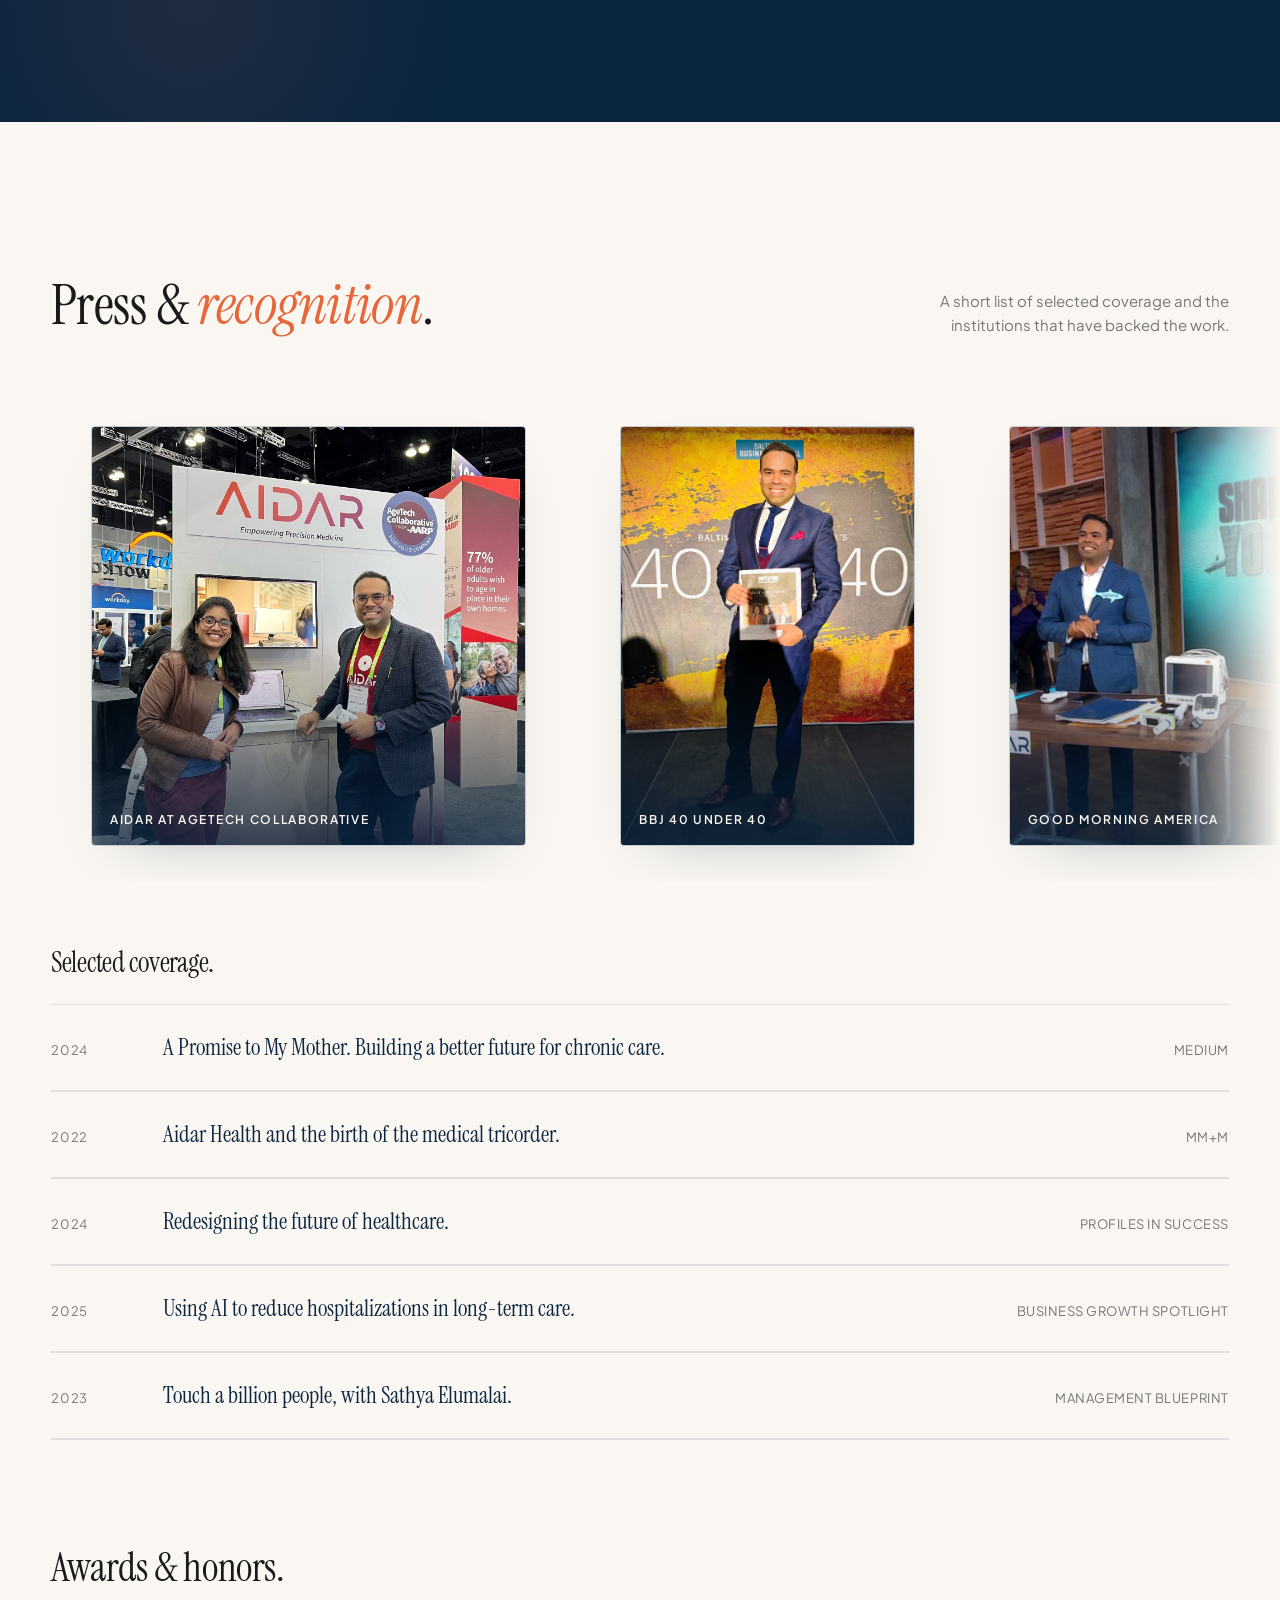
==== commit d2c66272: "Title -> 10+ clinical-grade vitals; premium graphite Connect bg; cleaner belief panel tone; remove a" ====
--- a/index.html
+++ b/index.html
@@ -52,7 +52,7 @@
      ============================================================ -->
 <header class="nav nav--light" id="nav">
   <div class="nav__inner">
-    <a href="#hero" class="nav__brand" aria-label="Sathya Elumalai — home">Sathya<span class="nav__brand-dot">.</span></a>
+    <a href="#hero" class="nav__brand" aria-label="Sathya Elumalai, home">Sathya<span class="nav__brand-dot">.</span></a>
 
     <nav aria-label="Primary">
       <ul class="nav__links" role="list">
@@ -88,7 +88,7 @@
 <main id="main">
 
 <!-- ============================================================
-     HERO — editorial cover
+     HERO,editorial cover
      ============================================================ -->
 <section class="hero hero--editorial" id="hero" aria-labelledby="heroTitle">
   <div class="hero__inner">
@@ -127,7 +127,7 @@
       <div class="hero__meta">
         <div class="hero__meta-label">Why it matters</div>
         <div class="hero__meta-value">
-          Built from a promise to his mother, Viji: make early detection something every family can count on — not a privilege of the few.
+          Built from a promise to his mother, Viji: make early detection something every family can count on, not a privilege of the few.
         </div>
       </div>
     </div>
@@ -166,7 +166,7 @@
 </section>
 
 <!-- ============================================================
-     FEATURED IN — rolling marquee
+     FEATURED IN,rolling marquee
      ============================================================ -->
 <section class="featured-in" aria-label="Featured in">
   <p class="featured-in__label">Featured in</p>
@@ -272,7 +272,7 @@
       <path class="vital-divider__beat" d="M2 20 H46 C50 20 53 7 58 7 C63 7 65 31 70 31 C75 31 77 20 82 20 H122" pathLength="100"/>
     </svg>
     <p class="manifesto__eyebrow">The belief</p>
-    <h2 class="manifesto__statement">Early detection is a <em>human right</em> — not a privilege.</h2>
+    <h2 class="manifesto__statement">Early detection is a <em>human right</em>, not a privilege.</h2>
     <p class="manifesto__sub">Everyone deserves to know what their body is telling them, long before a crisis. That conviction is why MouthLab exists.</p>
   </div>
 </section>
@@ -284,7 +284,7 @@
   <div class="work-device__inner">
     <div class="work-device__copy reveal">
       <div class="section-eyebrow"><span class="t-micro">The Device</span></div>
-      <h2 class="work-device__title" id="workTitle">Eight clinical-grade vitals.<br><em>Sixty seconds. Anywhere.</em></h2>
+      <h2 class="work-device__title" id="workTitle">10+ clinical-grade vitals.<br><em>Sixty seconds. Anywhere.</em></h2>
       <p class="work-device__lede">MouthLab is a single handheld device that captures a comprehensive health snapshot in under sixty seconds, replacing an entire drawer of monitoring tools. It is essentially <em>"a check engine light for humans."</em></p>
       <a href="#connect" class="btn btn--ghost">
         <span class="btn__label">Request a deployment briefing</span>
@@ -318,7 +318,7 @@
 </section>
 
 <!-- ============================================================
-     WORK / Platform — 4 cards now
+     WORK / Platform,4 cards now
      ============================================================ -->
 <section class="work-platform" aria-labelledby="platformTitle">
   <div class="work-platform__inner">
@@ -365,7 +365,7 @@
 </section>
 
 <!-- ============================================================
-     WORK / Numbers — updated
+     WORK / Numbers,updated
      ============================================================ -->
 <section class="work-numbers" aria-labelledby="numbersTitle">
   <div class="work-numbers__inner">
@@ -408,7 +408,7 @@
 </section>
 
 <!-- ============================================================
-     INSIGHTS — top 3 + coming-soon list
+     INSIGHTS,top 3 + coming-soon list
      ============================================================ -->
 <section class="insights" id="insights" aria-labelledby="insightsTitle">
   <div class="insights__inner">
@@ -473,7 +473,7 @@
 </section>
 
 <!-- ============================================================
-     JOURNEY — grouped milestones
+     JOURNEY,grouped milestones
      ============================================================ -->
 <div class="vital-divider" aria-hidden="true">
   <span class="vital-divider__line vital-divider__line--l"></span>
@@ -486,7 +486,7 @@
 
 <section class="journey" id="journey" aria-labelledby="journeyTitle">
   <div class="journey__head wrap">
-    <p class="t-micro pulse">— Journey</p>
+    <p class="t-micro pulse">Journey</p>
     <h2 class="journey__title" id="journeyTitle">Two decades, one through-line.</h2>
     <p class="journey__lede">From biotechnology in Chennai to patient safety at Johns Hopkins, to FDA clearance, federal validation, and long-term care deployments.</p>
   </div>
@@ -554,7 +554,7 @@
     </div>
   </div>
 
-  <!-- Video grid — non-StartUp-Health video first -->
+  <!-- Video grid,non-StartUp-Health video first -->
   <div class="video-grid wrap">
     <a class="video-card reveal" href="https://www.youtube.com/watch?v=kuVJaG-TbhM" target="_blank" rel="noopener noreferrer">
       <div class="video-card__thumb">
@@ -681,13 +681,13 @@
 </section>
 
 <!-- ============================================================
-     MEDIA — podcasts and interviews
+     MEDIA,podcasts and interviews
      ============================================================ -->
 <section class="podcasts" id="media" aria-labelledby="podcastsTitle">
   <div class="podcasts__inner wrap" id="podcasts">
     <div class="podcasts__head">
       <div>
-        <p class="t-micro pulse">— Media</p>
+        <p class="t-micro pulse">Media</p>
         <h2 class="podcasts__title" id="podcastsTitle">Conversations that go past the pitch.</h2>
       </div>
       <p class="podcasts__lede">Podcasts, interviews, and coverage that explain the work through patients, operators, policy, and product decisions.</p>
@@ -766,7 +766,7 @@
 <section class="interests" id="interests" aria-labelledby="interestsTitle">
   <div class="interests__inner wrap">
     <div class="interests__head">
-      <p class="t-micro pulse">— Other interests &amp; research</p>
+      <p class="t-micro pulse">Other interests &amp; research</p>
       <h2 class="interests__title" id="interestsTitle">Where my curiosity goes.</h2>
       <p class="interests__lede">Beyond Aidar, the questions that keep pulling me forward: how new sensing, better software, and simpler regulatory systems can make care feel more human.</p>
     </div>
@@ -800,7 +800,7 @@
 </section>
 
 <!-- ============================================================
-     PRESS — kept; minor refinement
+     PRESS,kept; minor refinement
      ============================================================ -->
 <section class="press" id="press" aria-labelledby="pressTitle">
   <div class="press__inner">
@@ -946,14 +946,14 @@
     <div class="awards">
       <h3 class="reveal">Awards &amp; honors.</h3>
       <ul class="awards-grid" role="list">
-        <li class="reveal"><span>Baltimore Business Journal — 40 Under 40</span><span>2024</span></li>
-        <li class="reveal"><span>Digital Health Hub Foundation — Finalist</span><span>2024</span></li>
-        <li class="reveal"><span>Forbes Business Council — Member</span><span>Active</span></li>
-        <li class="reveal"><span>NSF SBIR/STTR — Merit Reviewer</span><span>Ongoing</span></li>
-        <li class="reveal"><span>NIH SBIR — Reviewer</span><span>Ongoing</span></li>
-        <li class="reveal"><span>PCORI — Ambassador</span><span>Ongoing</span></li>
-        <li class="reveal"><span>Johns Hopkins Carey — Alumni Advisory Board</span><span>Active</span></li>
-        <li class="reveal"><span>FDA 510(k) Clearance — MouthLab</span><span>2021</span></li>
+        <li class="reveal"><span>Baltimore Business Journal, 40 Under 40</span><span>2024</span></li>
+        <li class="reveal"><span>Digital Health Hub Foundation, Finalist</span><span>2024</span></li>
+        <li class="reveal"><span>Forbes Business Council, Member</span><span>Active</span></li>
+        <li class="reveal"><span>NSF SBIR/STTR, Merit Reviewer</span><span>Ongoing</span></li>
+        <li class="reveal"><span>NIH SBIR, Reviewer</span><span>Ongoing</span></li>
+        <li class="reveal"><span>PCORI, Ambassador</span><span>Ongoing</span></li>
+        <li class="reveal"><span>Johns Hopkins Carey, Alumni Advisory Board</span><span>Active</span></li>
+        <li class="reveal"><span>FDA 510(k) Clearance, MouthLab</span><span>2021</span></li>
       </ul>
     </div>
   </div>
@@ -968,7 +968,7 @@
       <path class="vital-divider__trace" d="M2 20 H46 C50 20 53 7 58 7 C63 7 65 31 70 31 C75 31 77 20 82 20 H122" pathLength="100"/>
       <path class="vital-divider__beat" d="M2 20 H46 C50 20 53 7 58 7 C63 7 65 31 70 31 C75 31 77 20 82 20 H122" pathLength="100"/>
     </svg>
-    <blockquote class="creed__quote">Most medical crises don't arrive as crises. They arrive as <em>signals</em> — the ones we've never been able to see in time.</blockquote>
+    <blockquote class="creed__quote">Most medical crises don't arrive as crises. They arrive as <em>signals</em>, the ones we've never been able to see in time.</blockquote>
     <p class="creed__sig">The idea behind MouthLab</p>
   </div>
 </section>
--- a/style.css
+++ b/style.css
@@ -1469,7 +1469,7 @@
    CONNECT — §5.7
    ============================================================ */
 .connect {
-  background: linear-gradient(165deg, #0C2C4C 0%, #071B2E 100%);
+  background: linear-gradient(160deg, #1A1D22 0%, #0D0F13 100%);
   color: var(--bone);
   padding-block: var(--section-py);
   position: relative;
@@ -2861,7 +2861,7 @@
    PHASE 3 — "EARLY DETECTION IS A HUMAN RIGHT" MANIFESTO
    ============================================================ */
 .manifesto {
-  background: linear-gradient(180deg, #F4EBDB 0%, #EBDFC9 100%);
+  background: linear-gradient(180deg, #F7F3EC 0%, #F1EBDF 100%);
   border-top: 1px solid rgba(10,37,64,0.09);
   padding: clamp(96px, 14vw, 184px) var(--gutter-px);
   text-align: center;
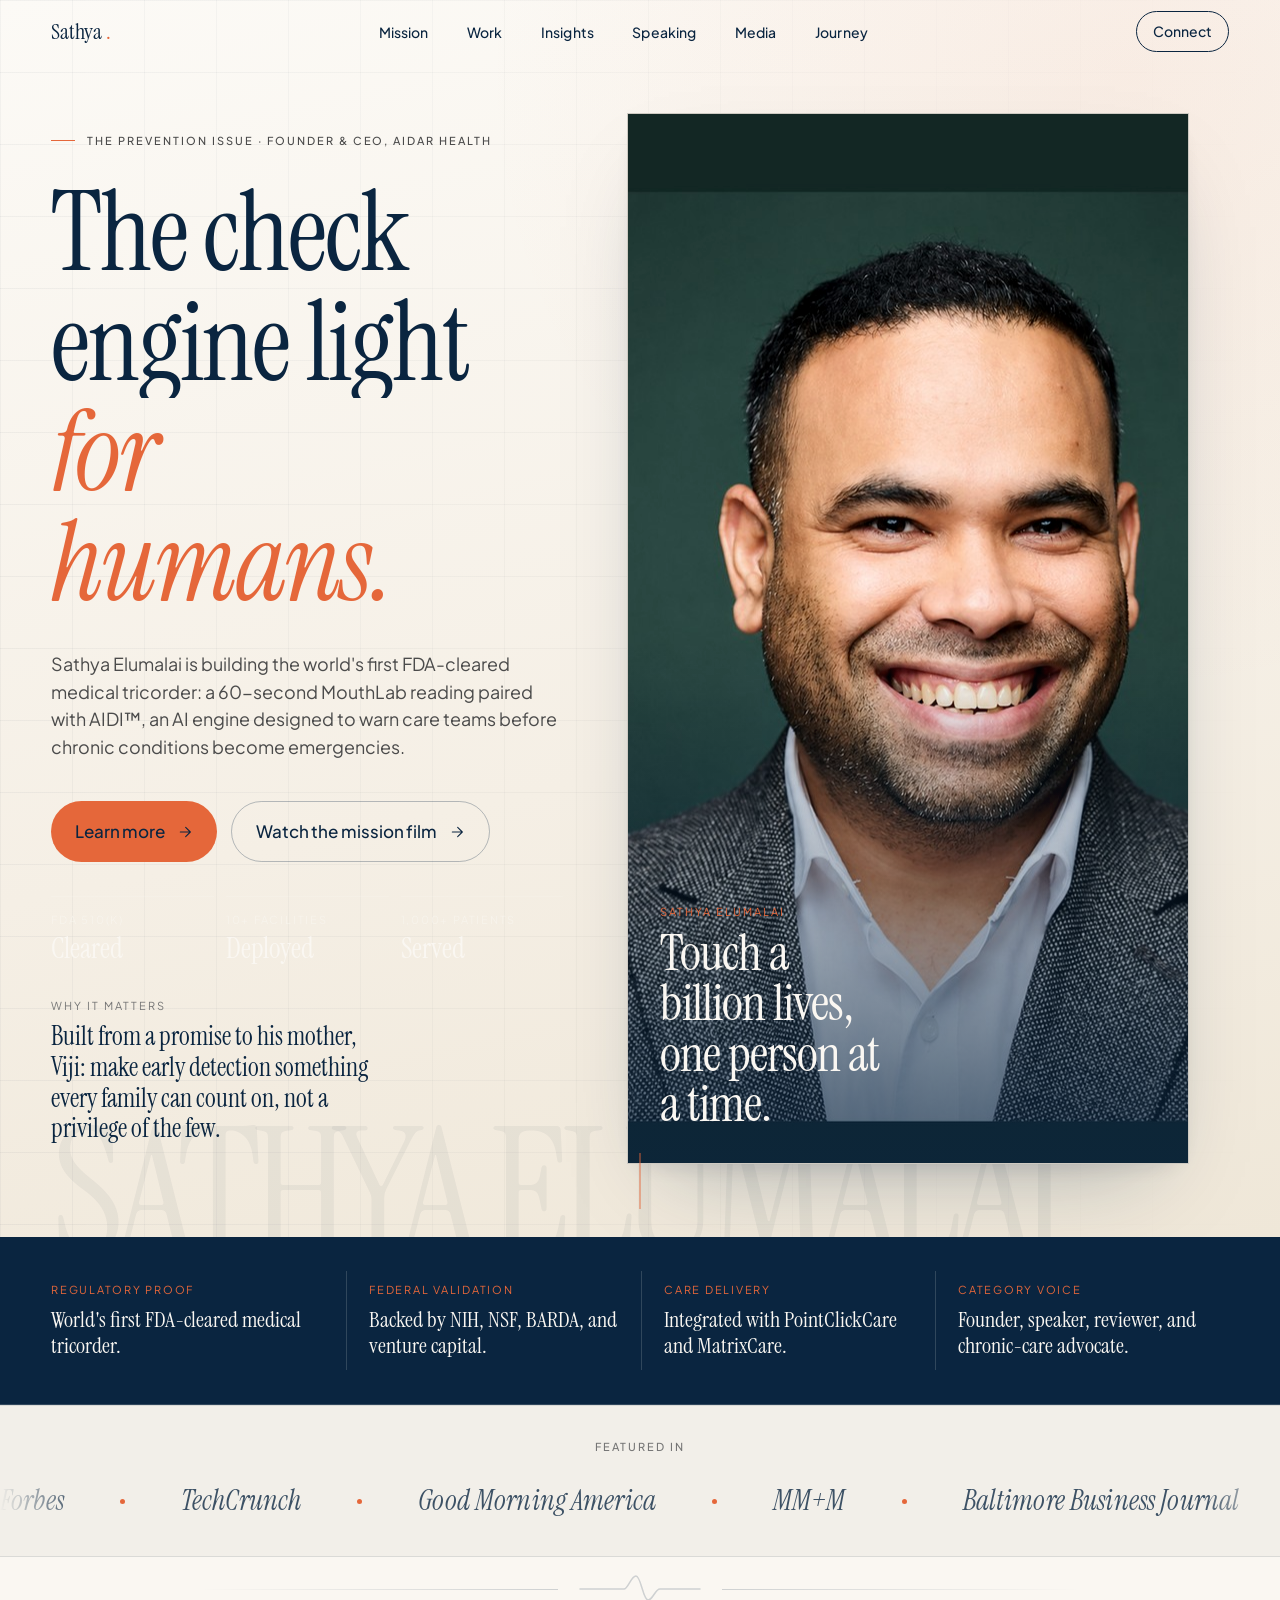
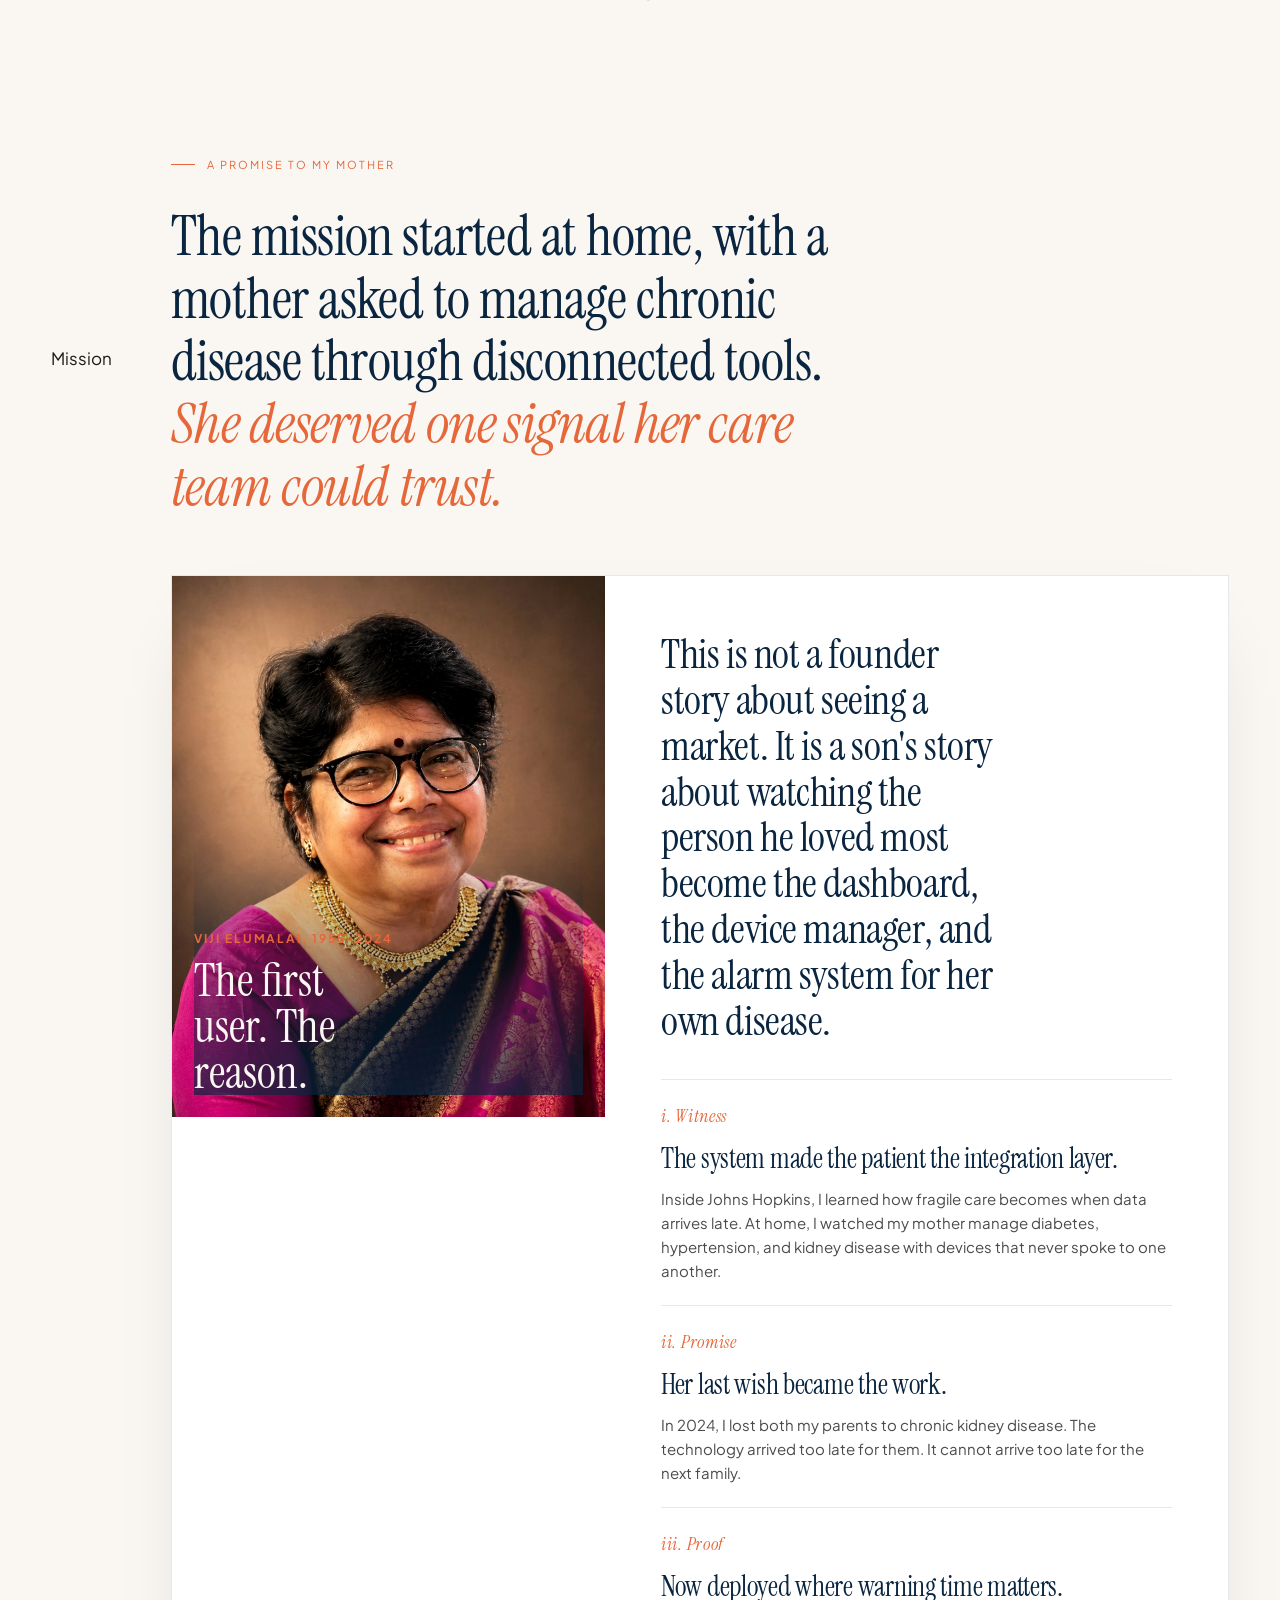
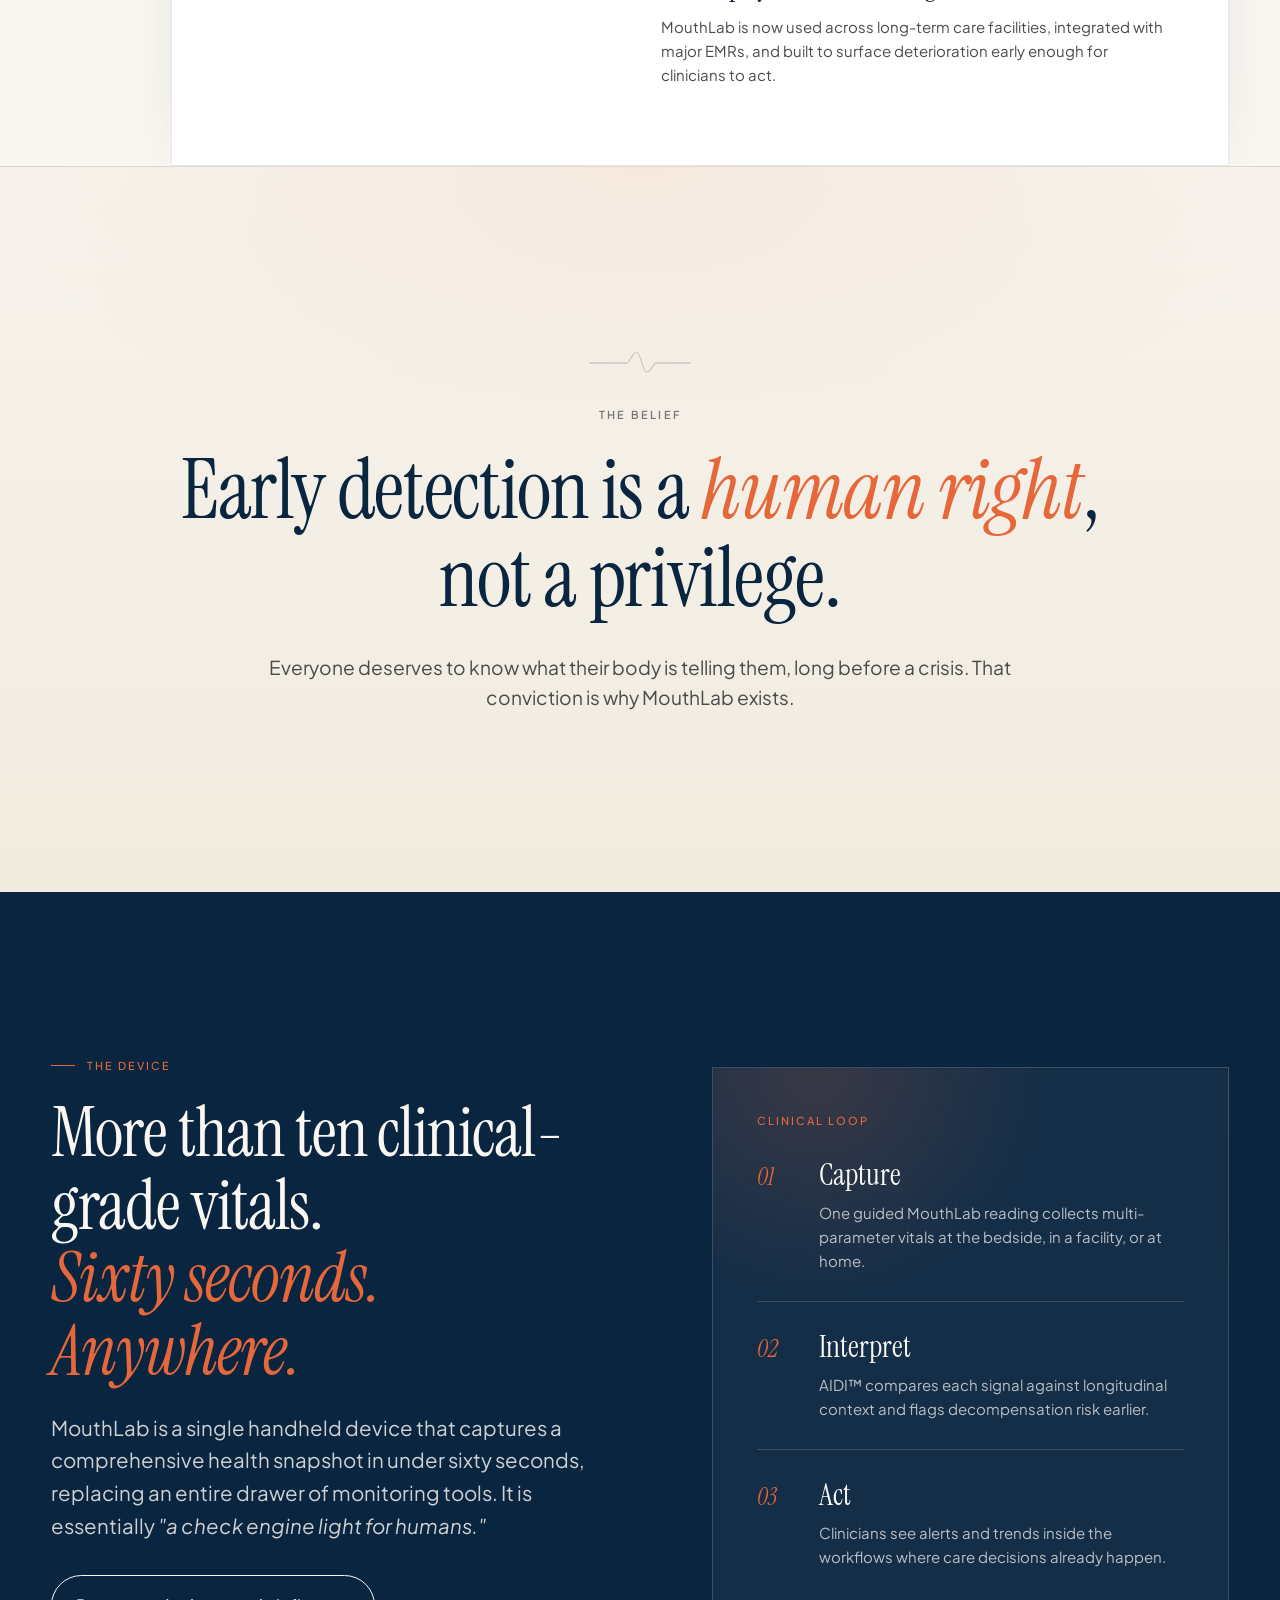
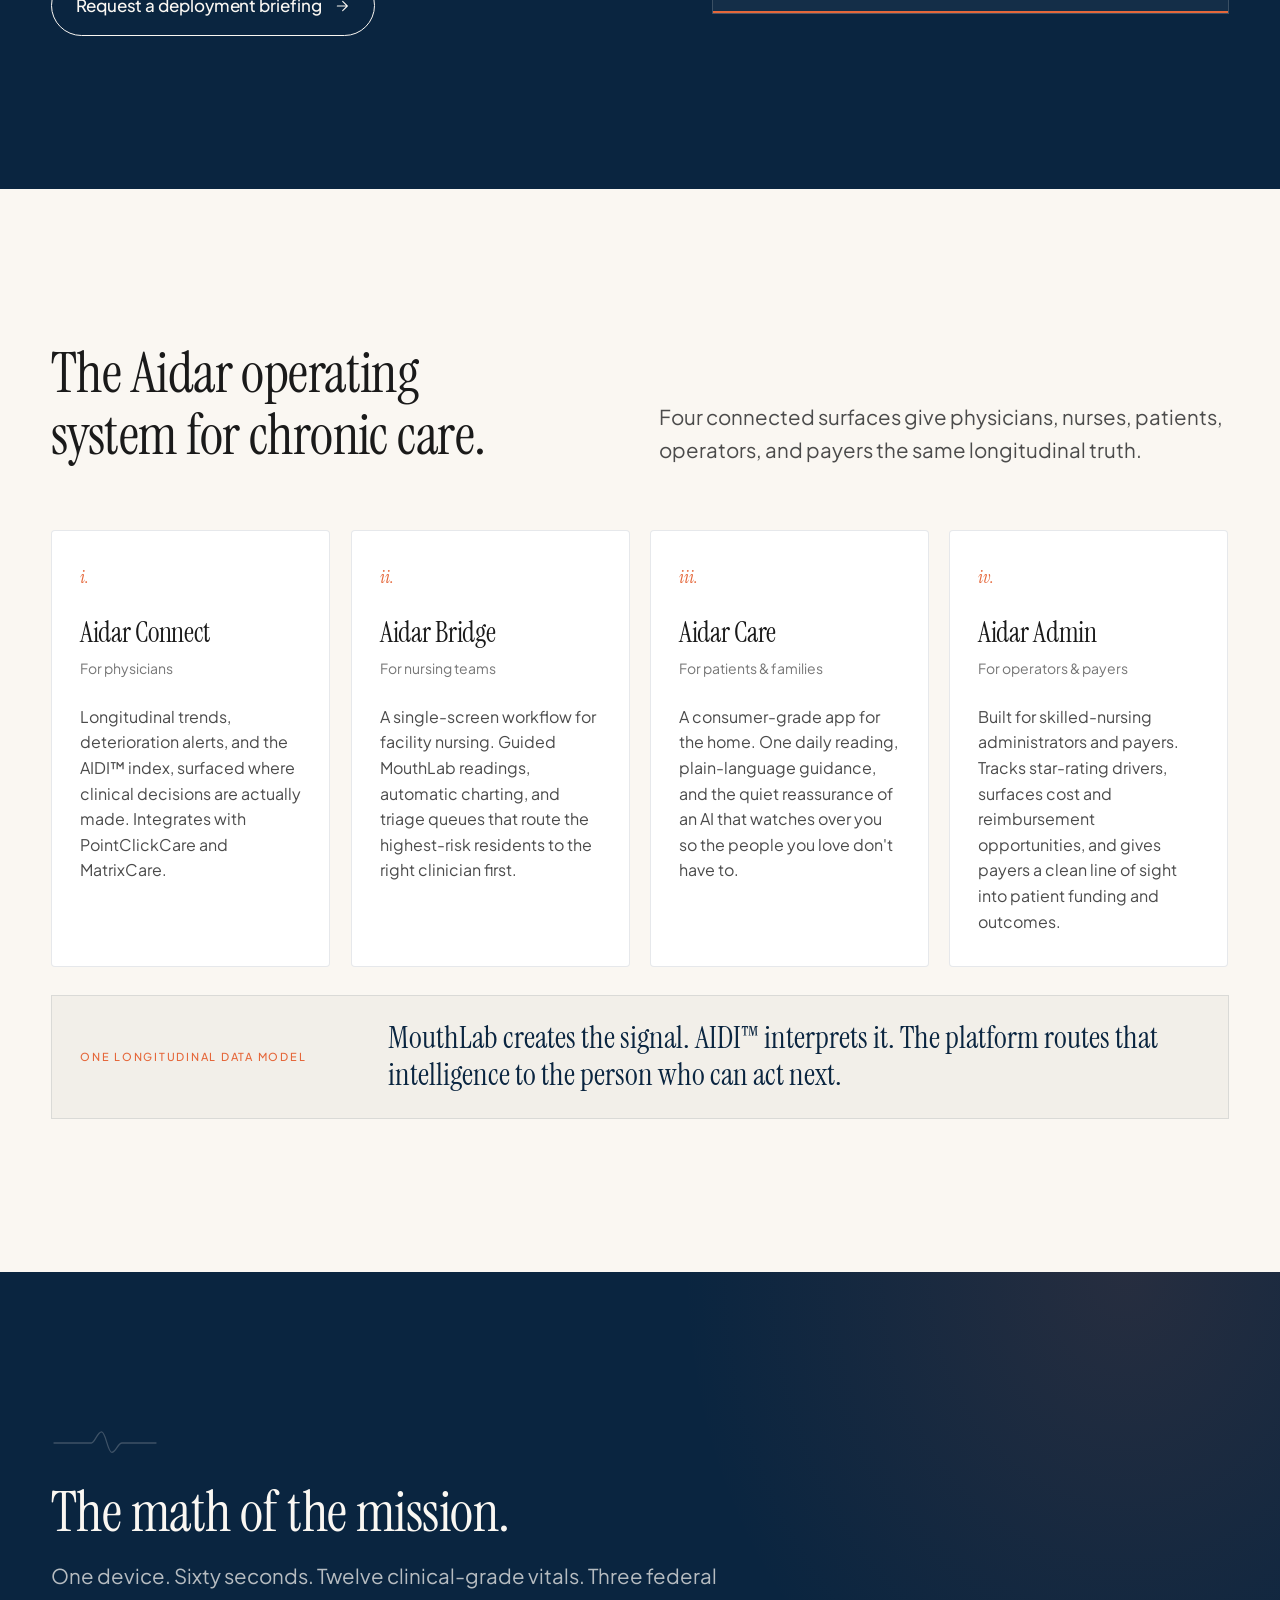
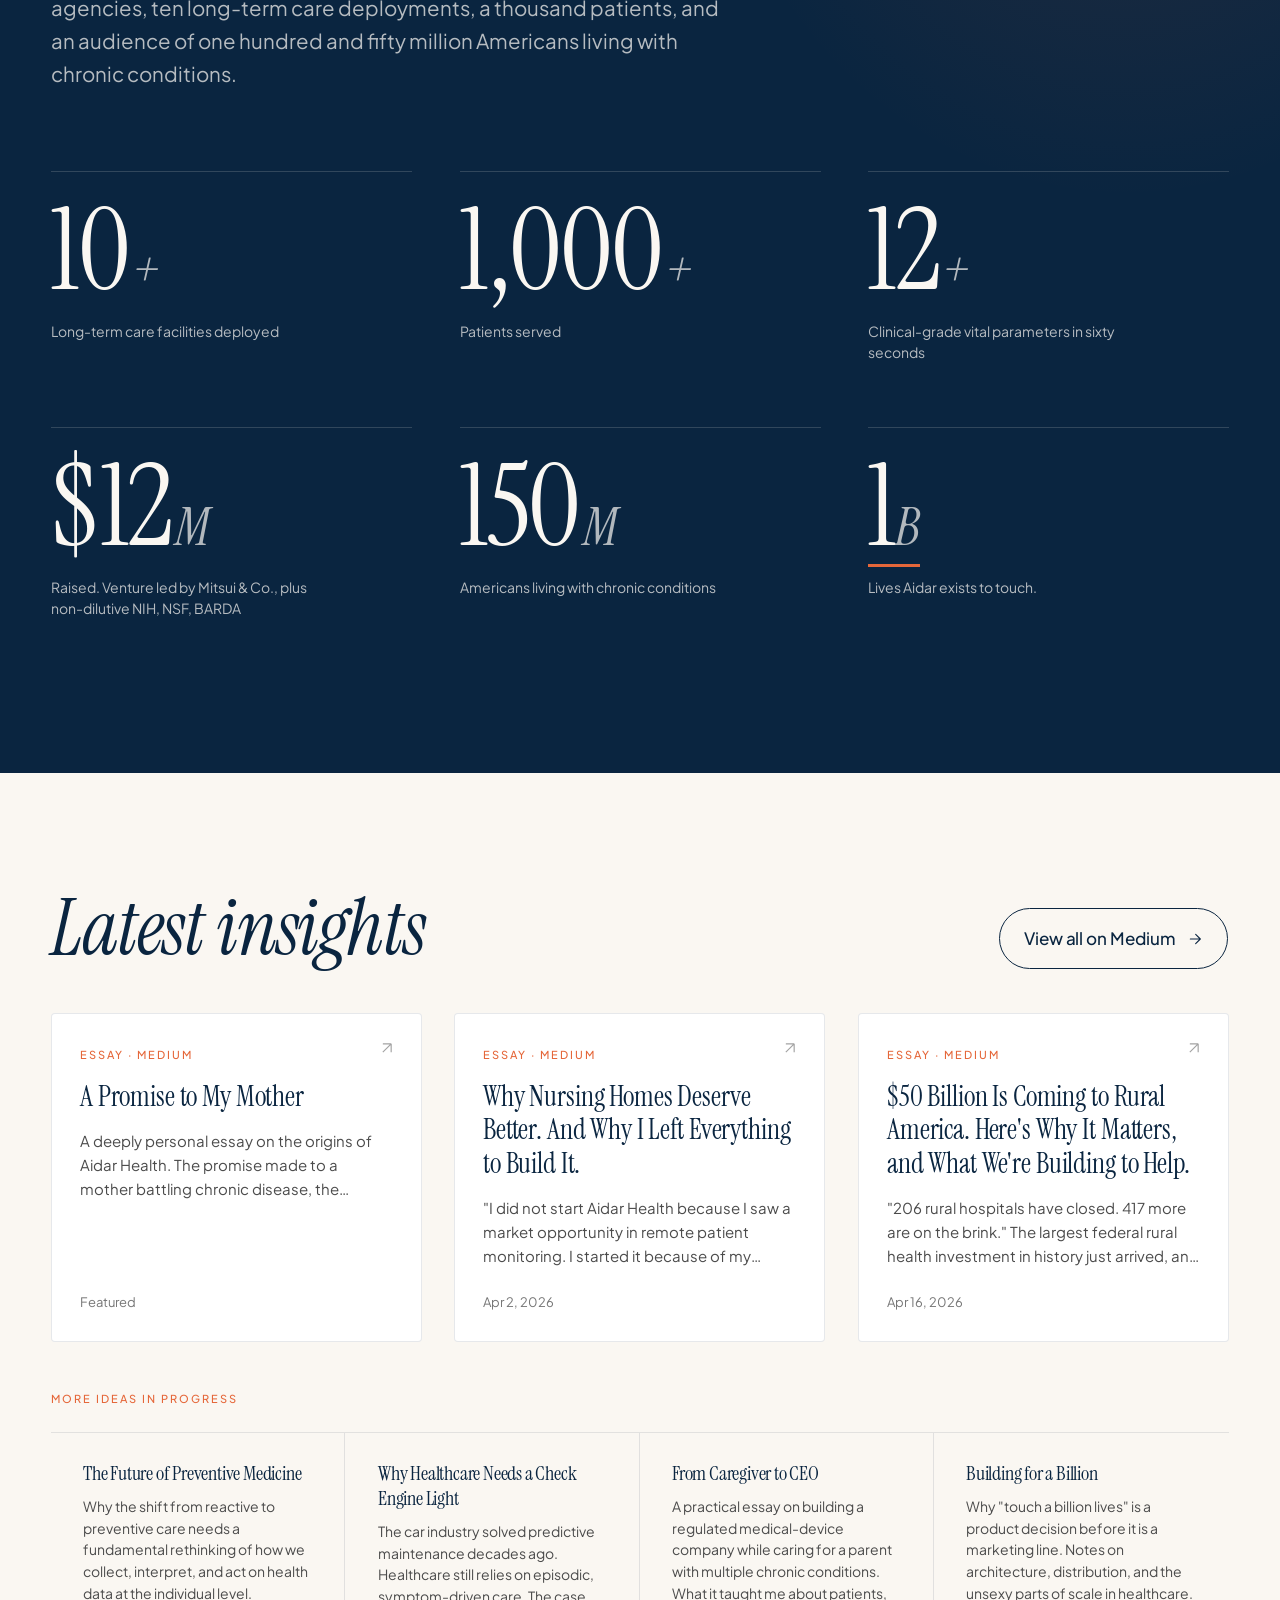
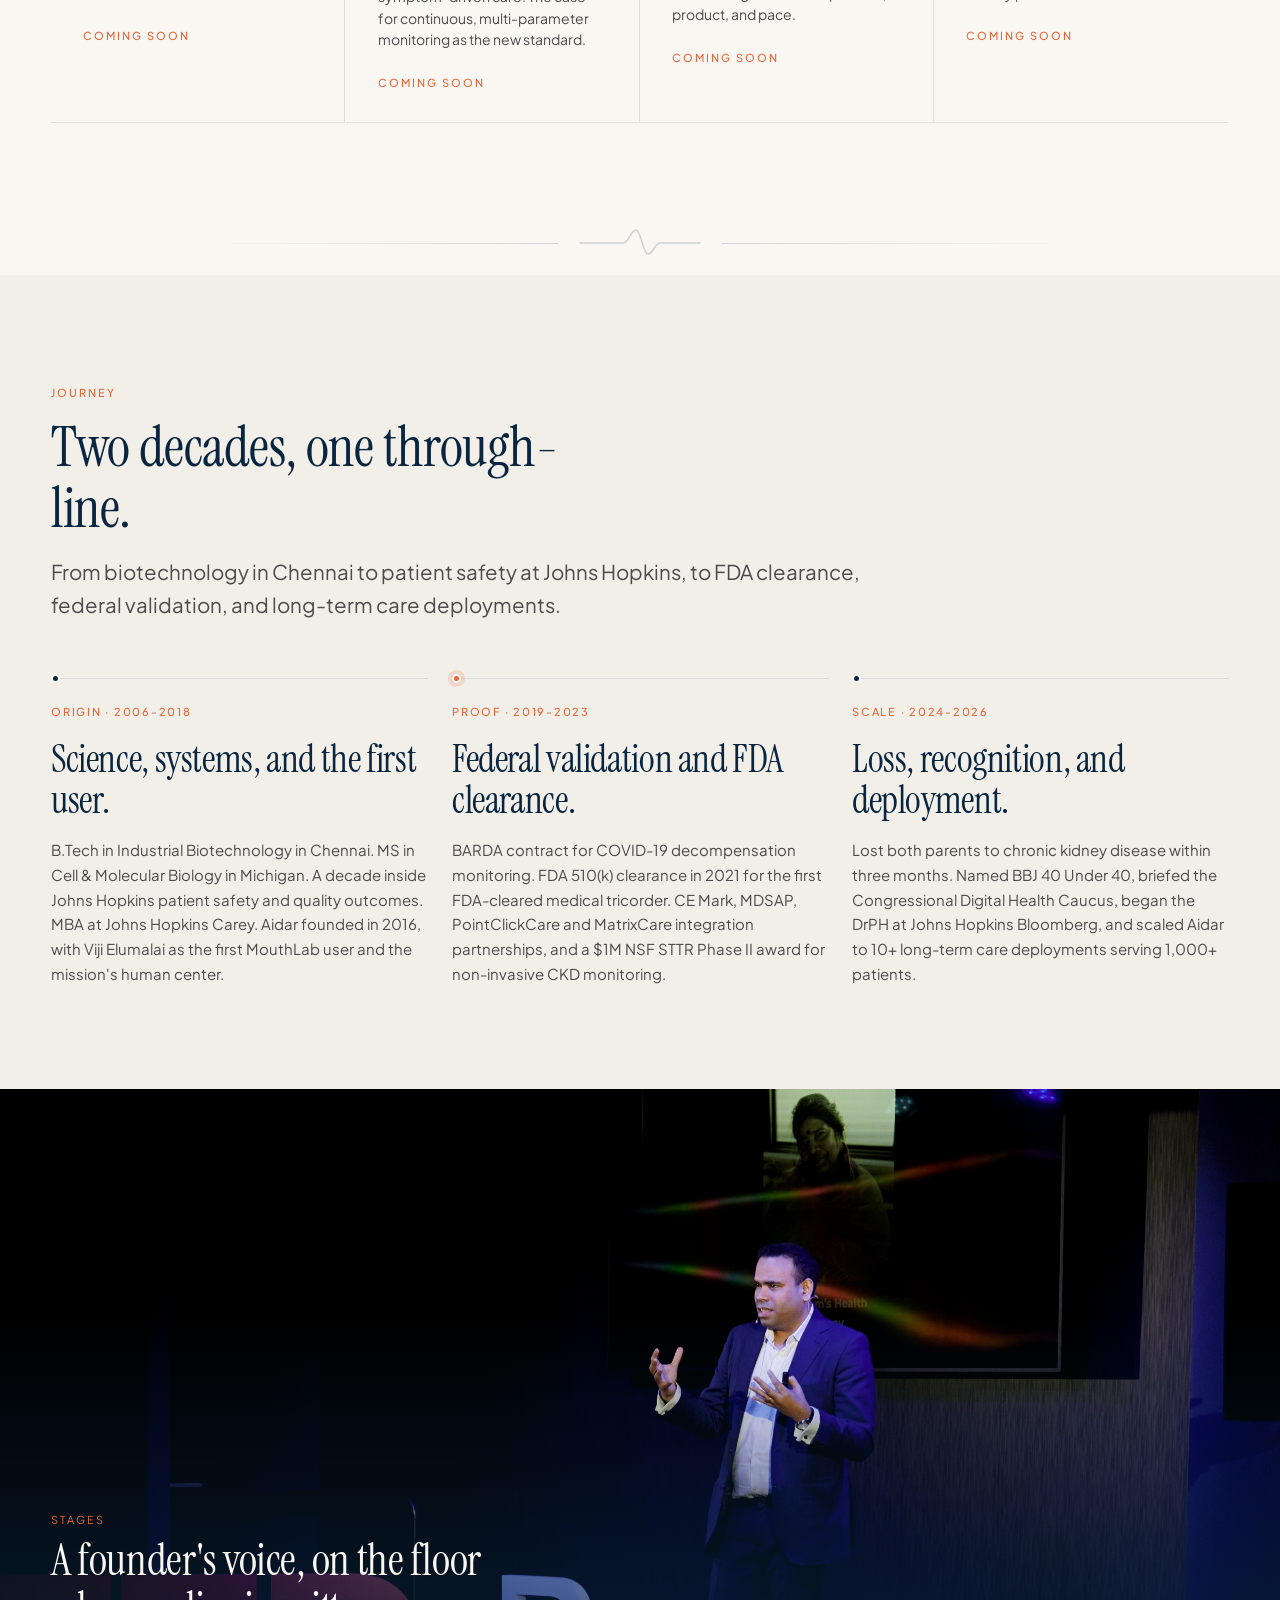
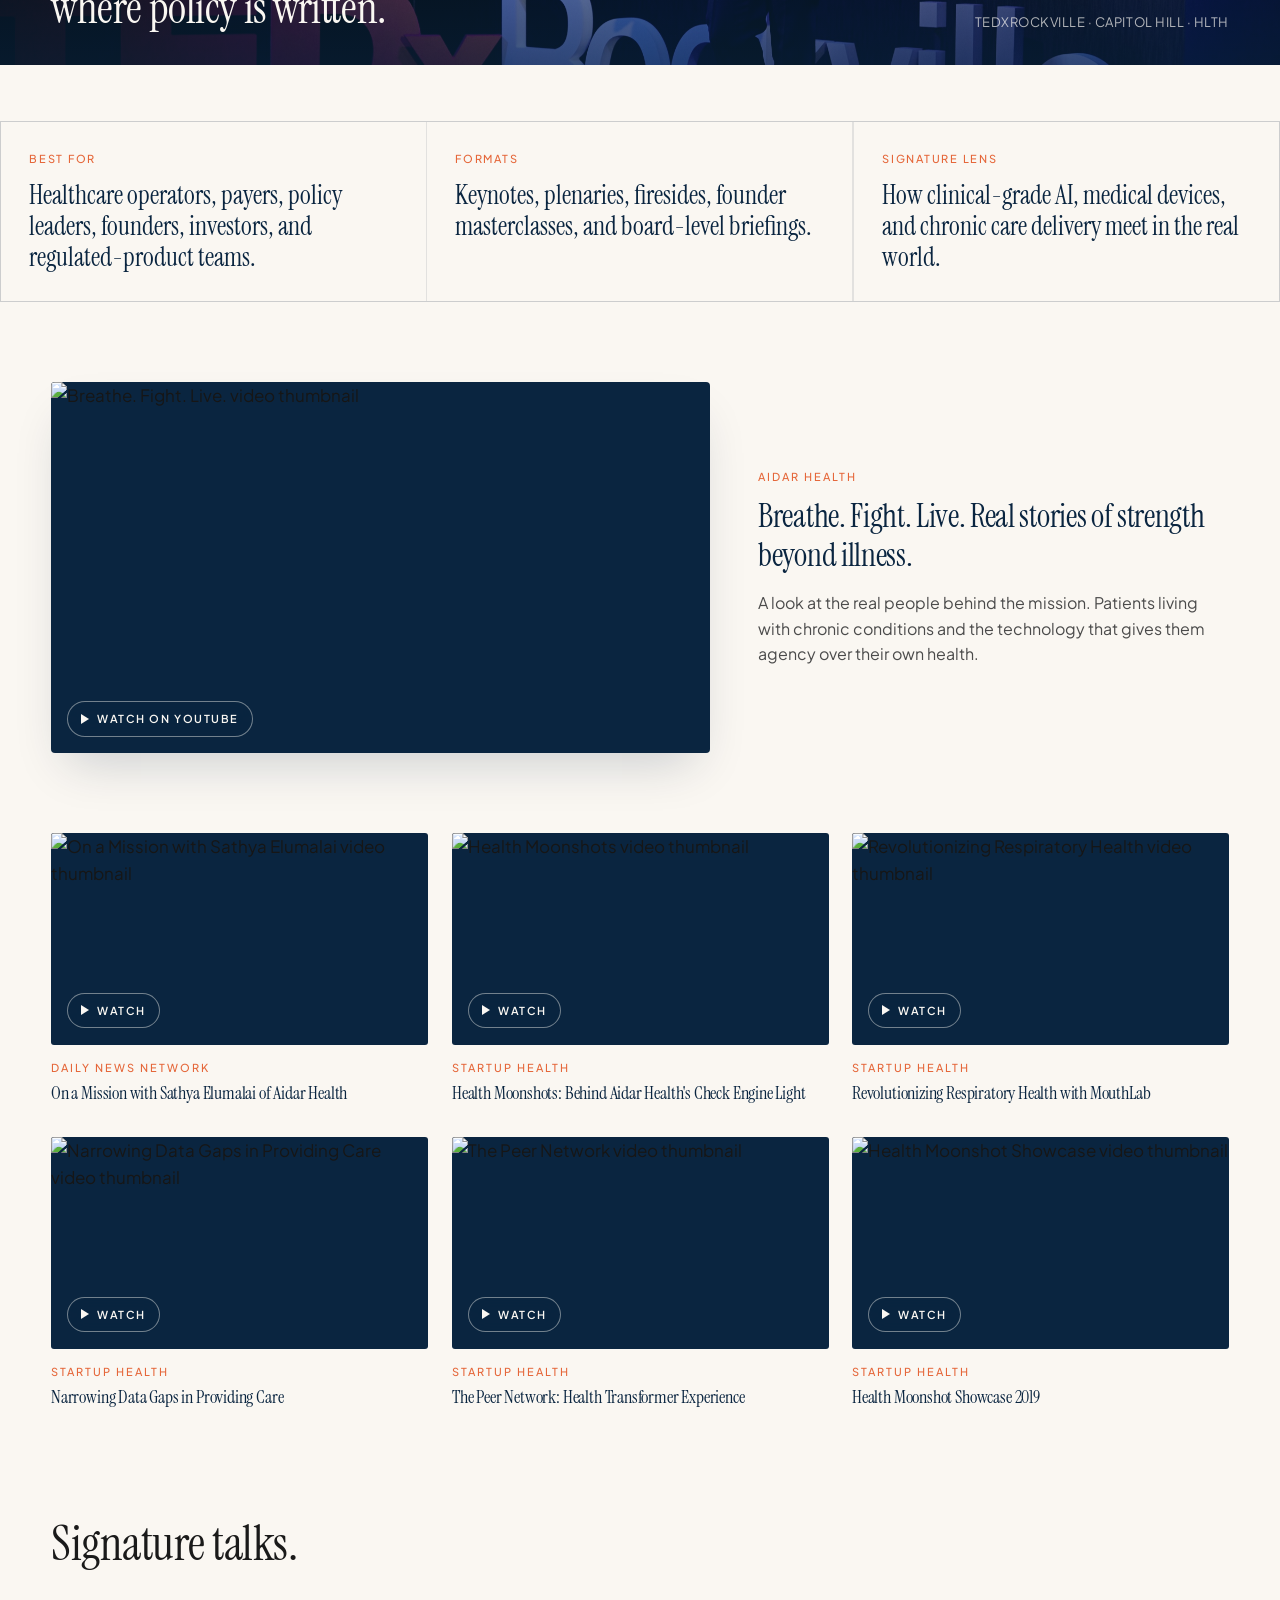
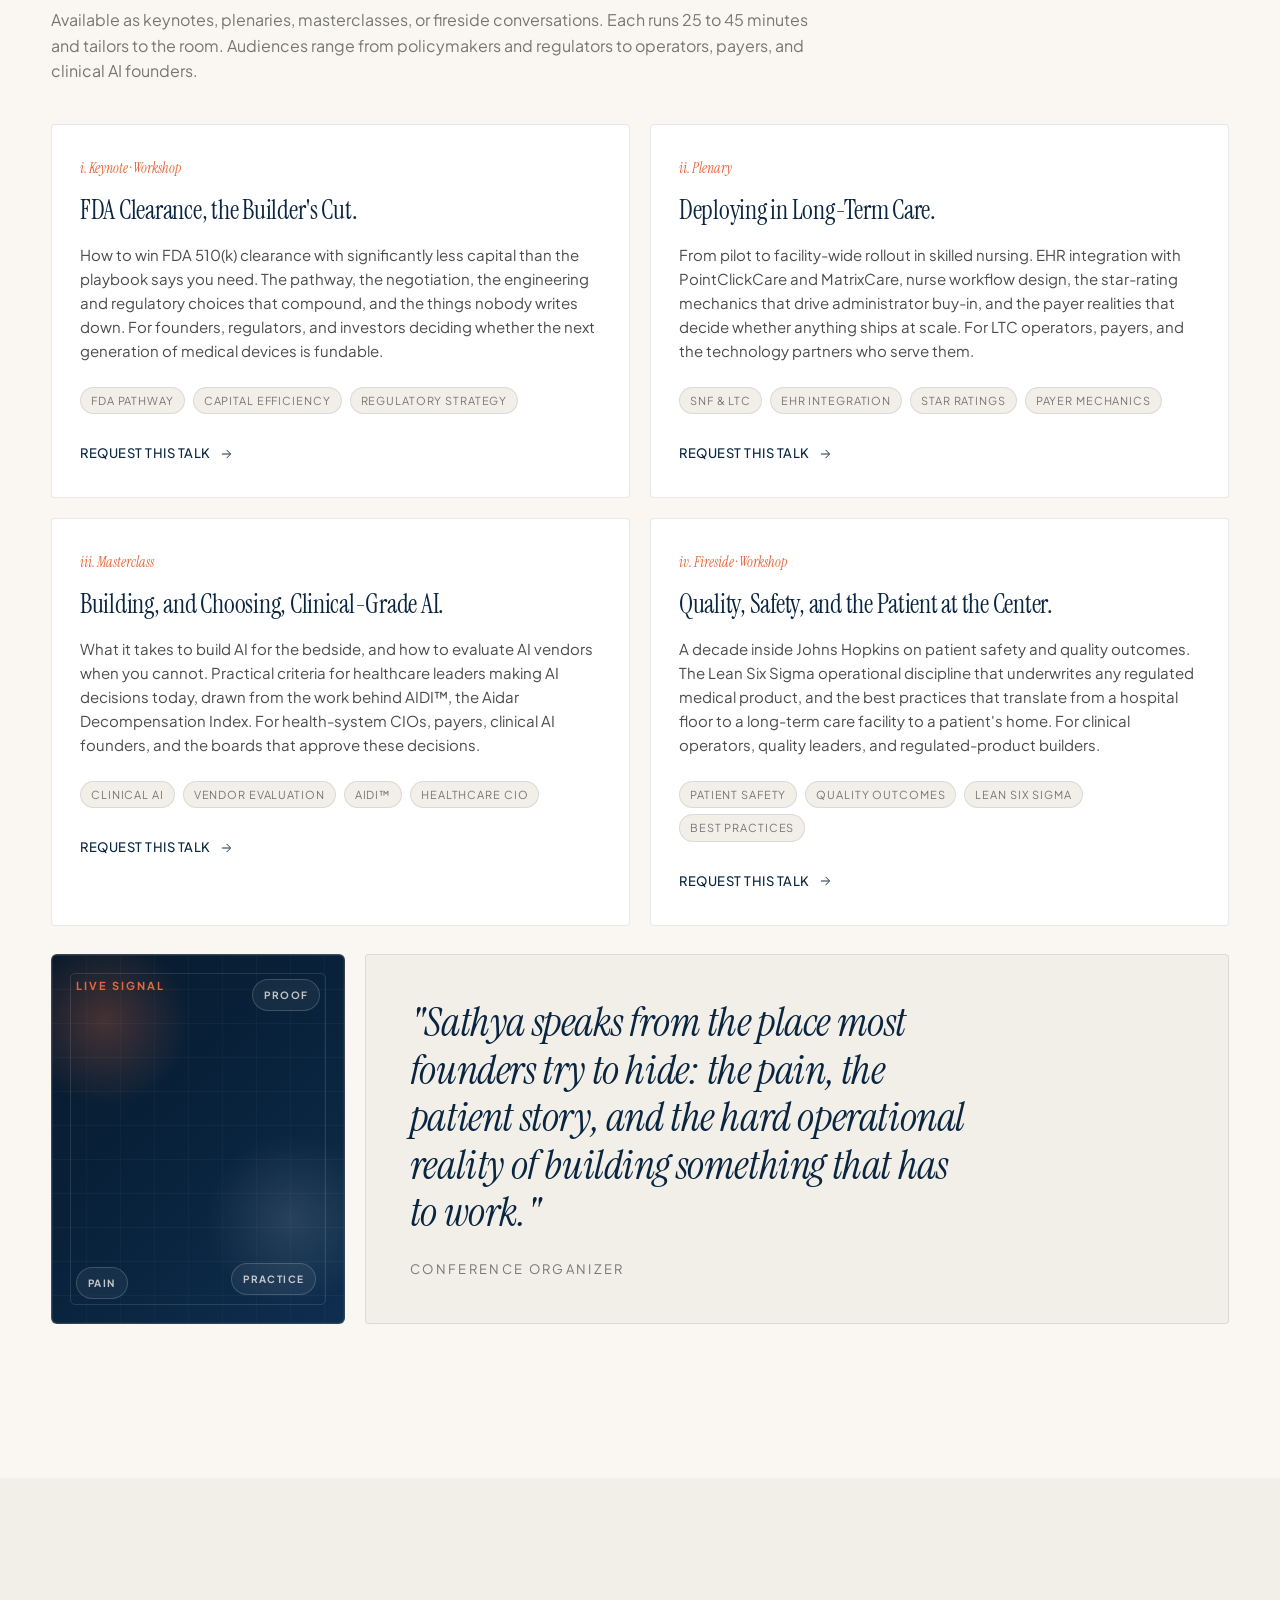
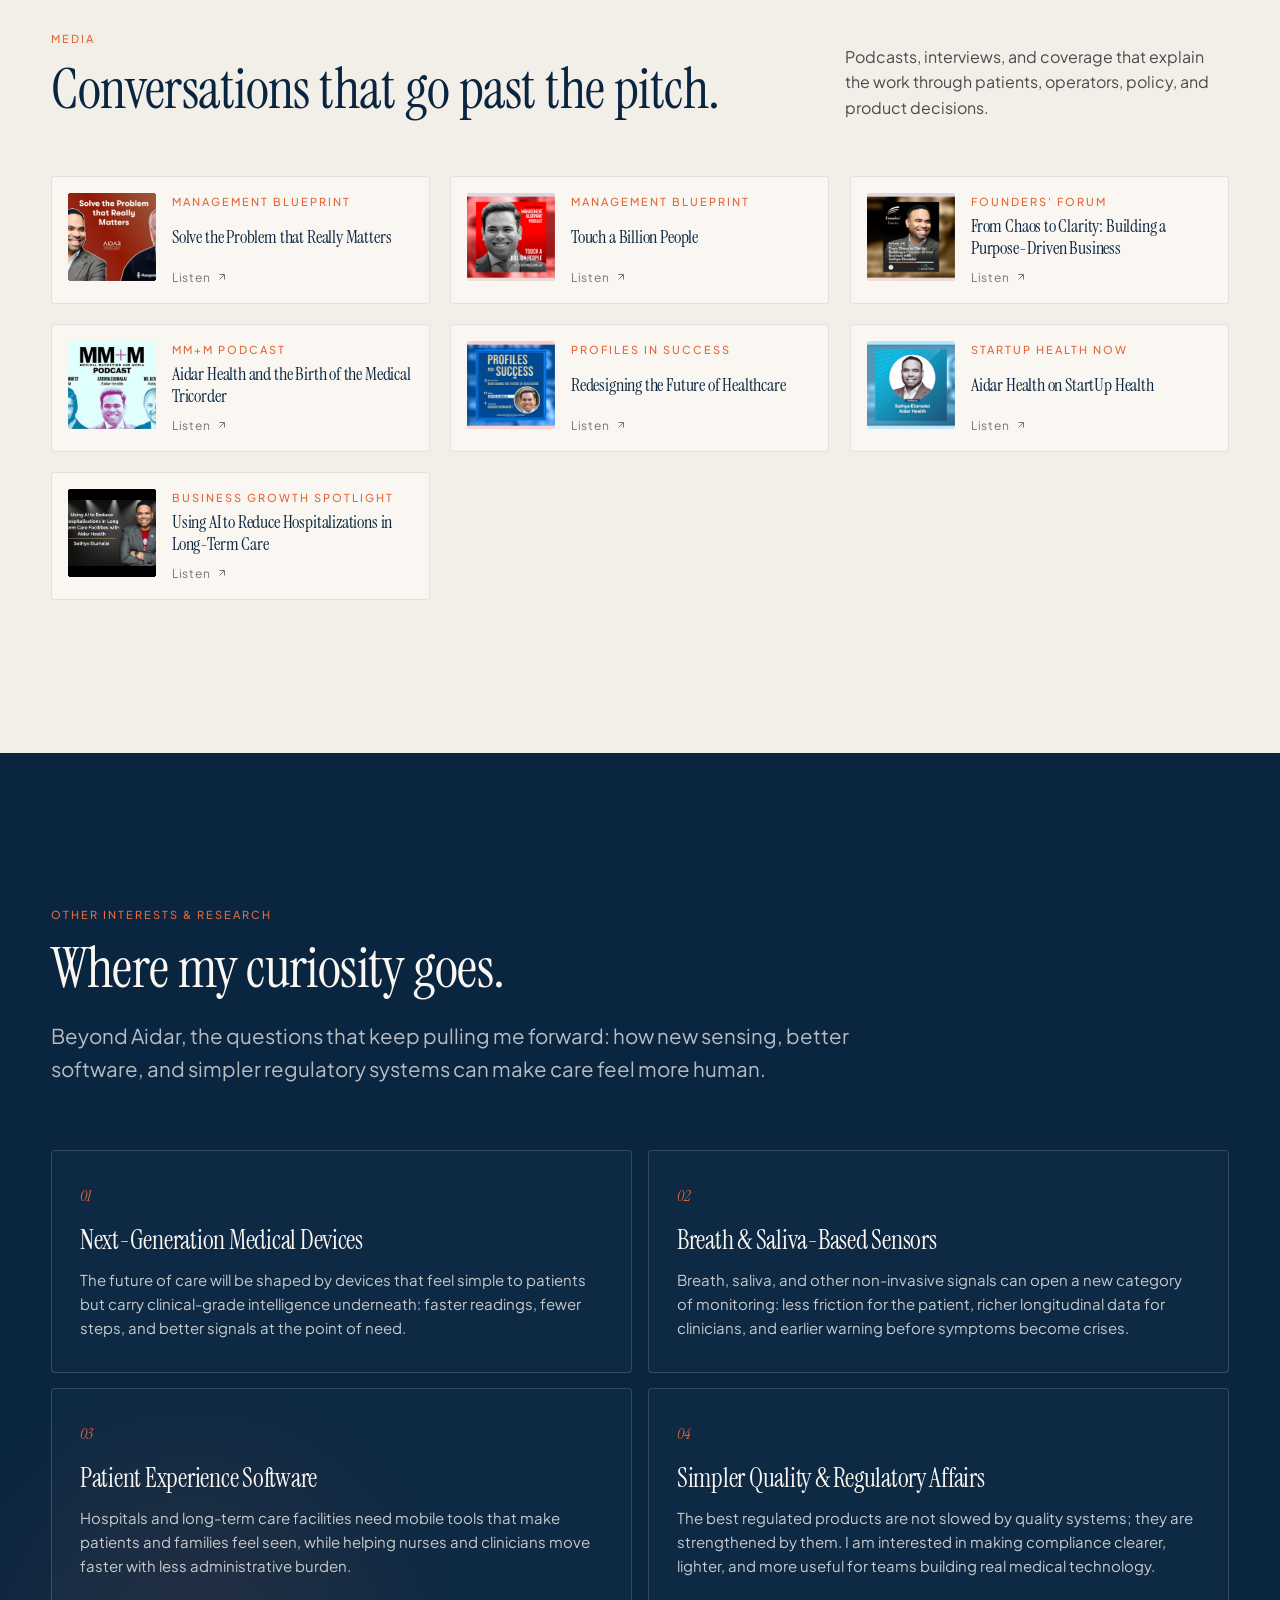
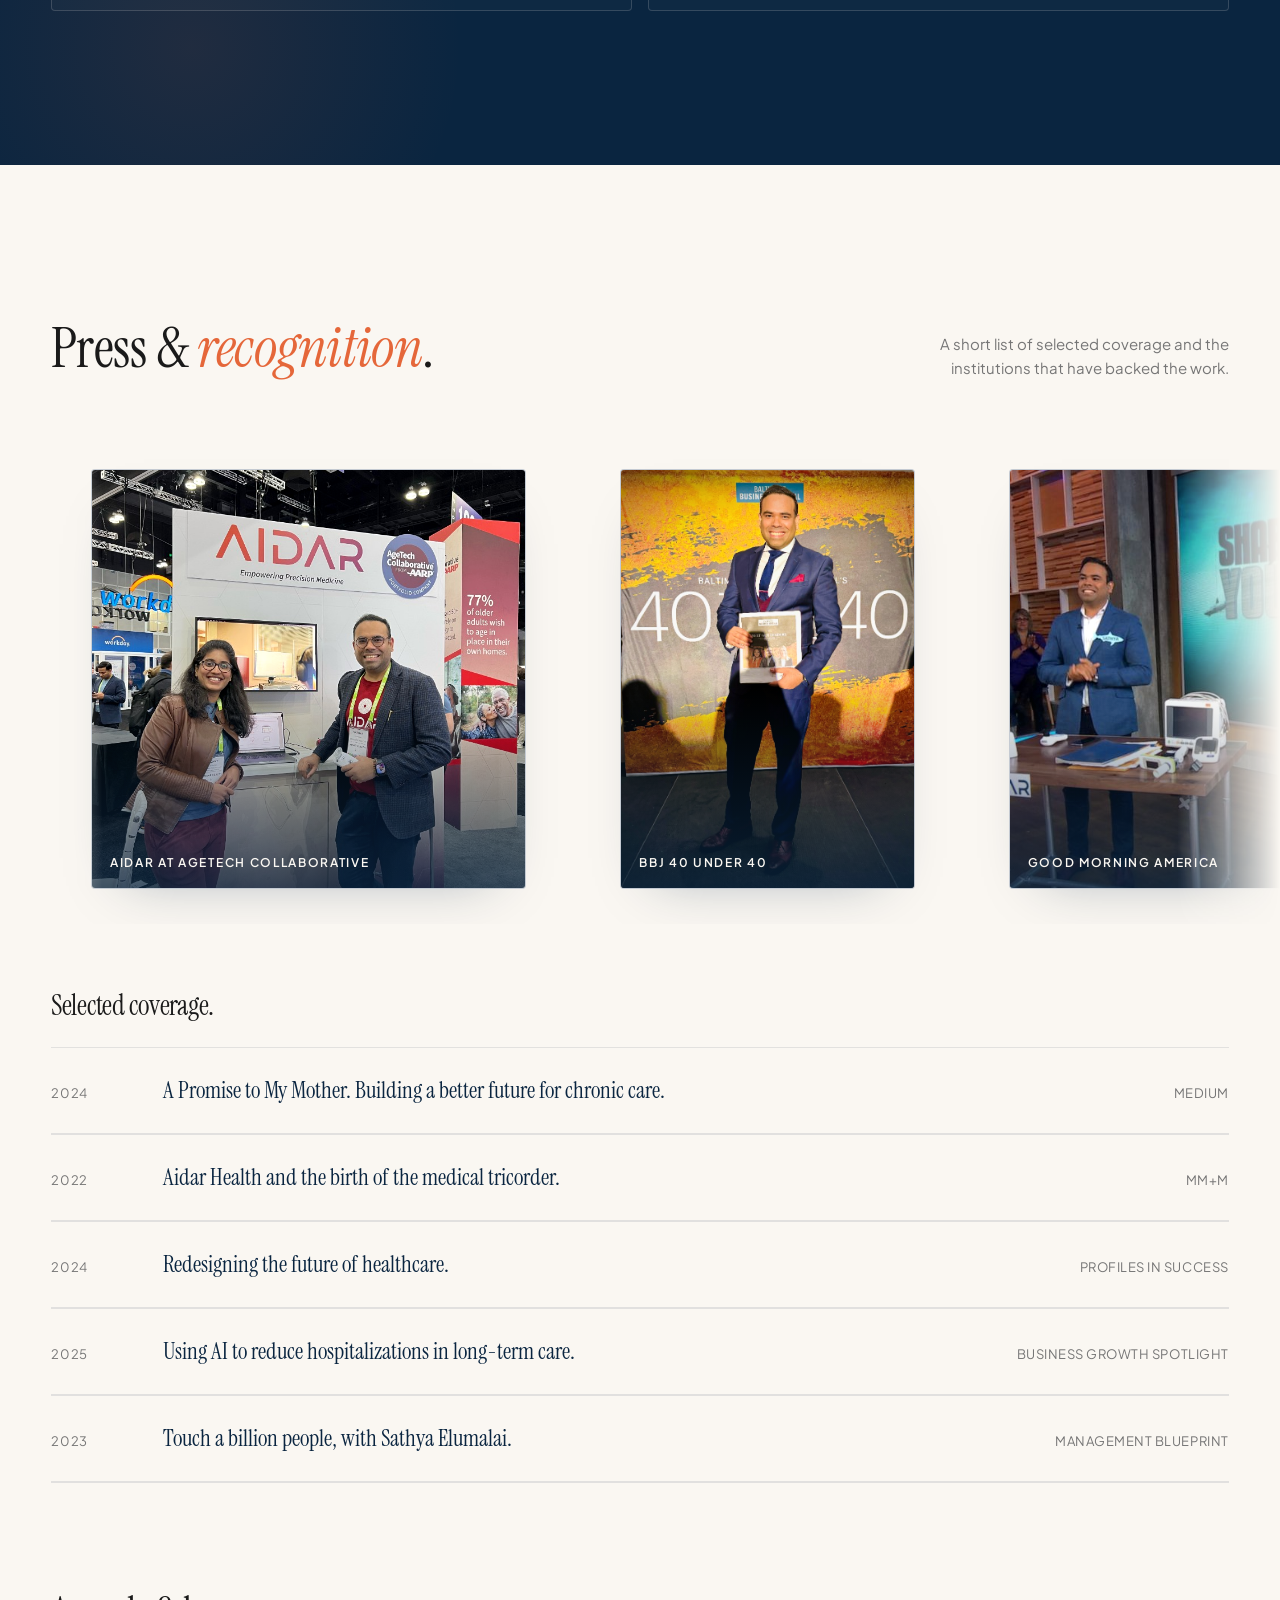
==== commit 5caa6998: "Move graphite to the thesis section; unify Connect + footer on anchor; title -> 'More than ten clini" ====
--- a/index.html
+++ b/index.html
@@ -284,7 +284,7 @@
   <div class="work-device__inner">
     <div class="work-device__copy reveal">
       <div class="section-eyebrow"><span class="t-micro">The Device</span></div>
-      <h2 class="work-device__title" id="workTitle">10+ clinical-grade vitals.<br><em>Sixty seconds. Anywhere.</em></h2>
+      <h2 class="work-device__title" id="workTitle">More than ten clinical-grade vitals.<br><em>Sixty seconds. Anywhere.</em></h2>
       <p class="work-device__lede">MouthLab is a single handheld device that captures a comprehensive health snapshot in under sixty seconds, replacing an entire drawer of monitoring tools. It is essentially <em>"a check engine light for humans."</em></p>
       <a href="#connect" class="btn btn--ghost">
         <span class="btn__label">Request a deployment briefing</span>
--- a/style.css
+++ b/style.css
@@ -1469,7 +1469,7 @@
    CONNECT — §5.7
    ============================================================ */
 .connect {
-  background: linear-gradient(160deg, #1A1D22 0%, #0D0F13 100%);
+  background: var(--anchor);
   color: var(--bone);
   padding-block: var(--section-py);
   position: relative;
@@ -2938,7 +2938,7 @@
    PHASE 3 (impact) — CREED / THESIS full-screen moment
    ============================================================ */
 .creed {
-  background: linear-gradient(180deg, #0A2540 0%, #05131F 100%);
+  background: linear-gradient(160deg, #1A1D22 0%, #0D0F13 100%);
   color: var(--bone);
   padding: clamp(110px, 18vw, 220px) var(--gutter-px);
   text-align: center;
